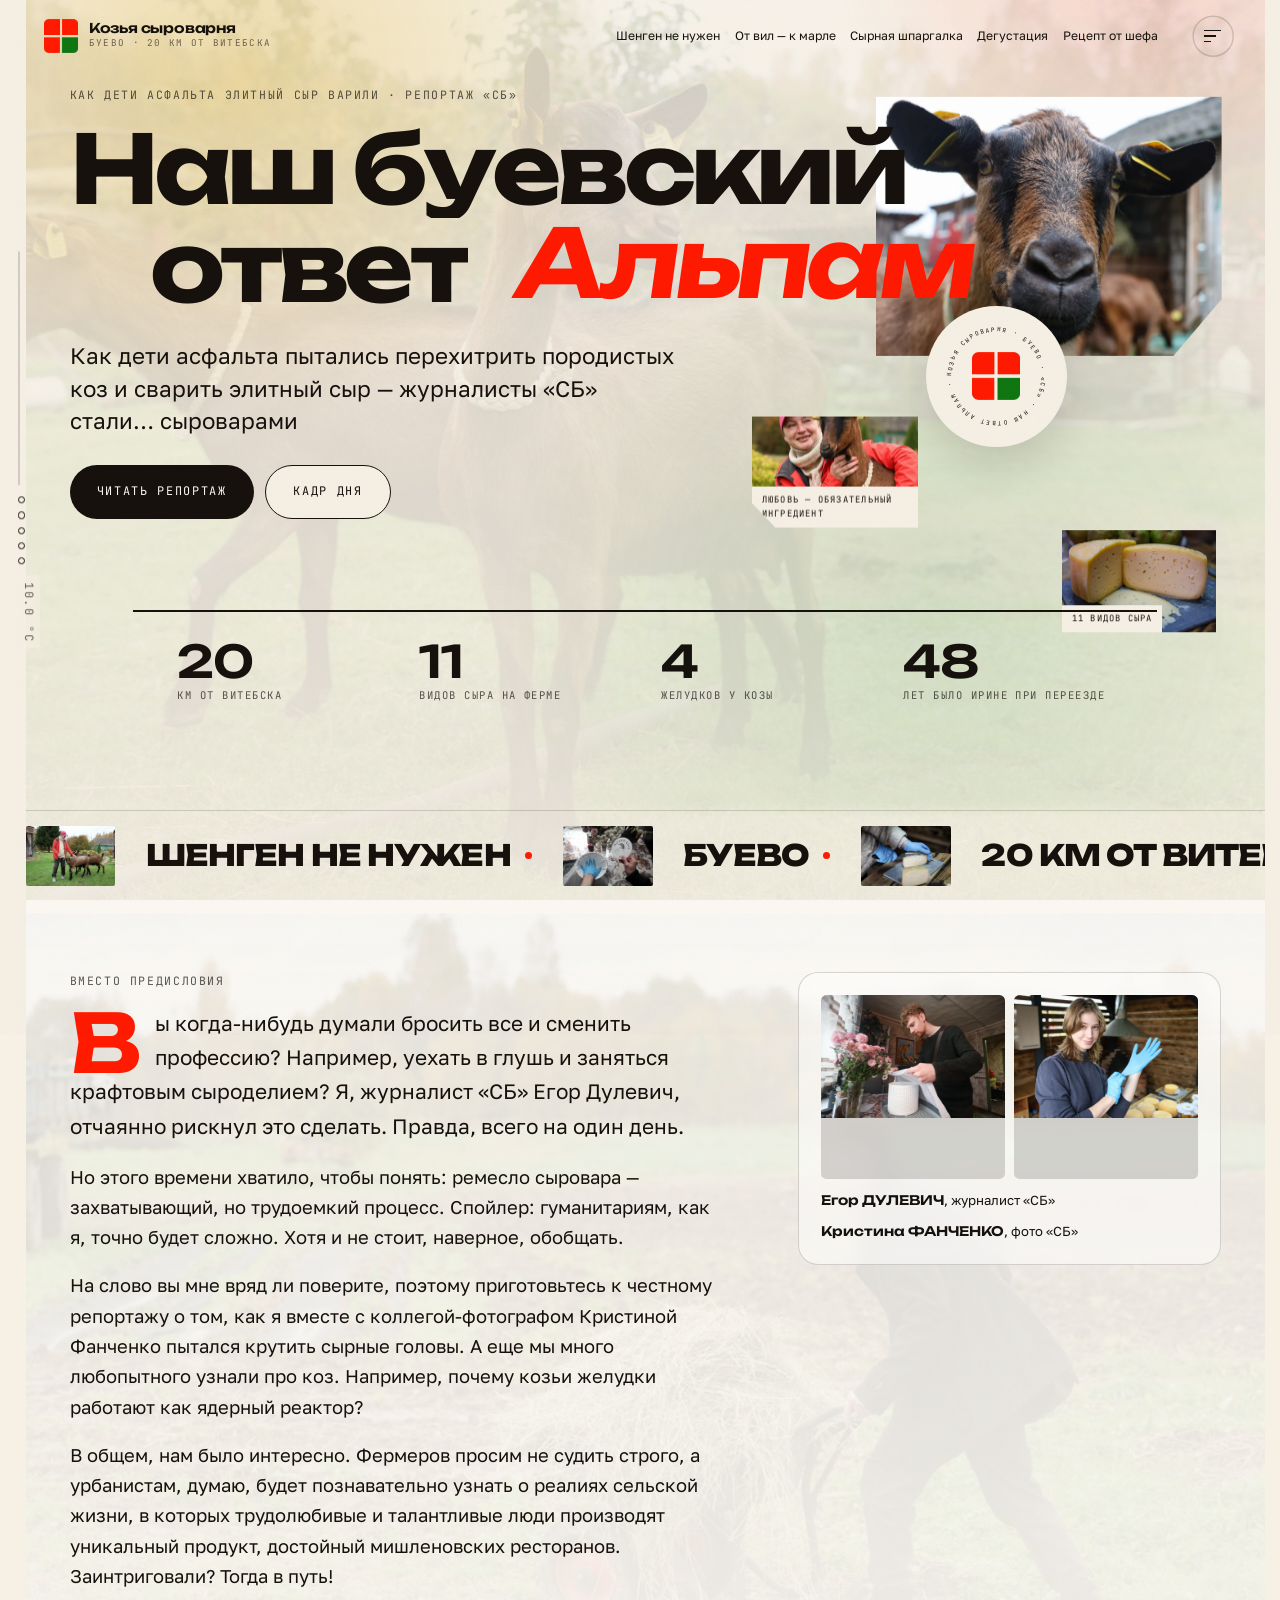
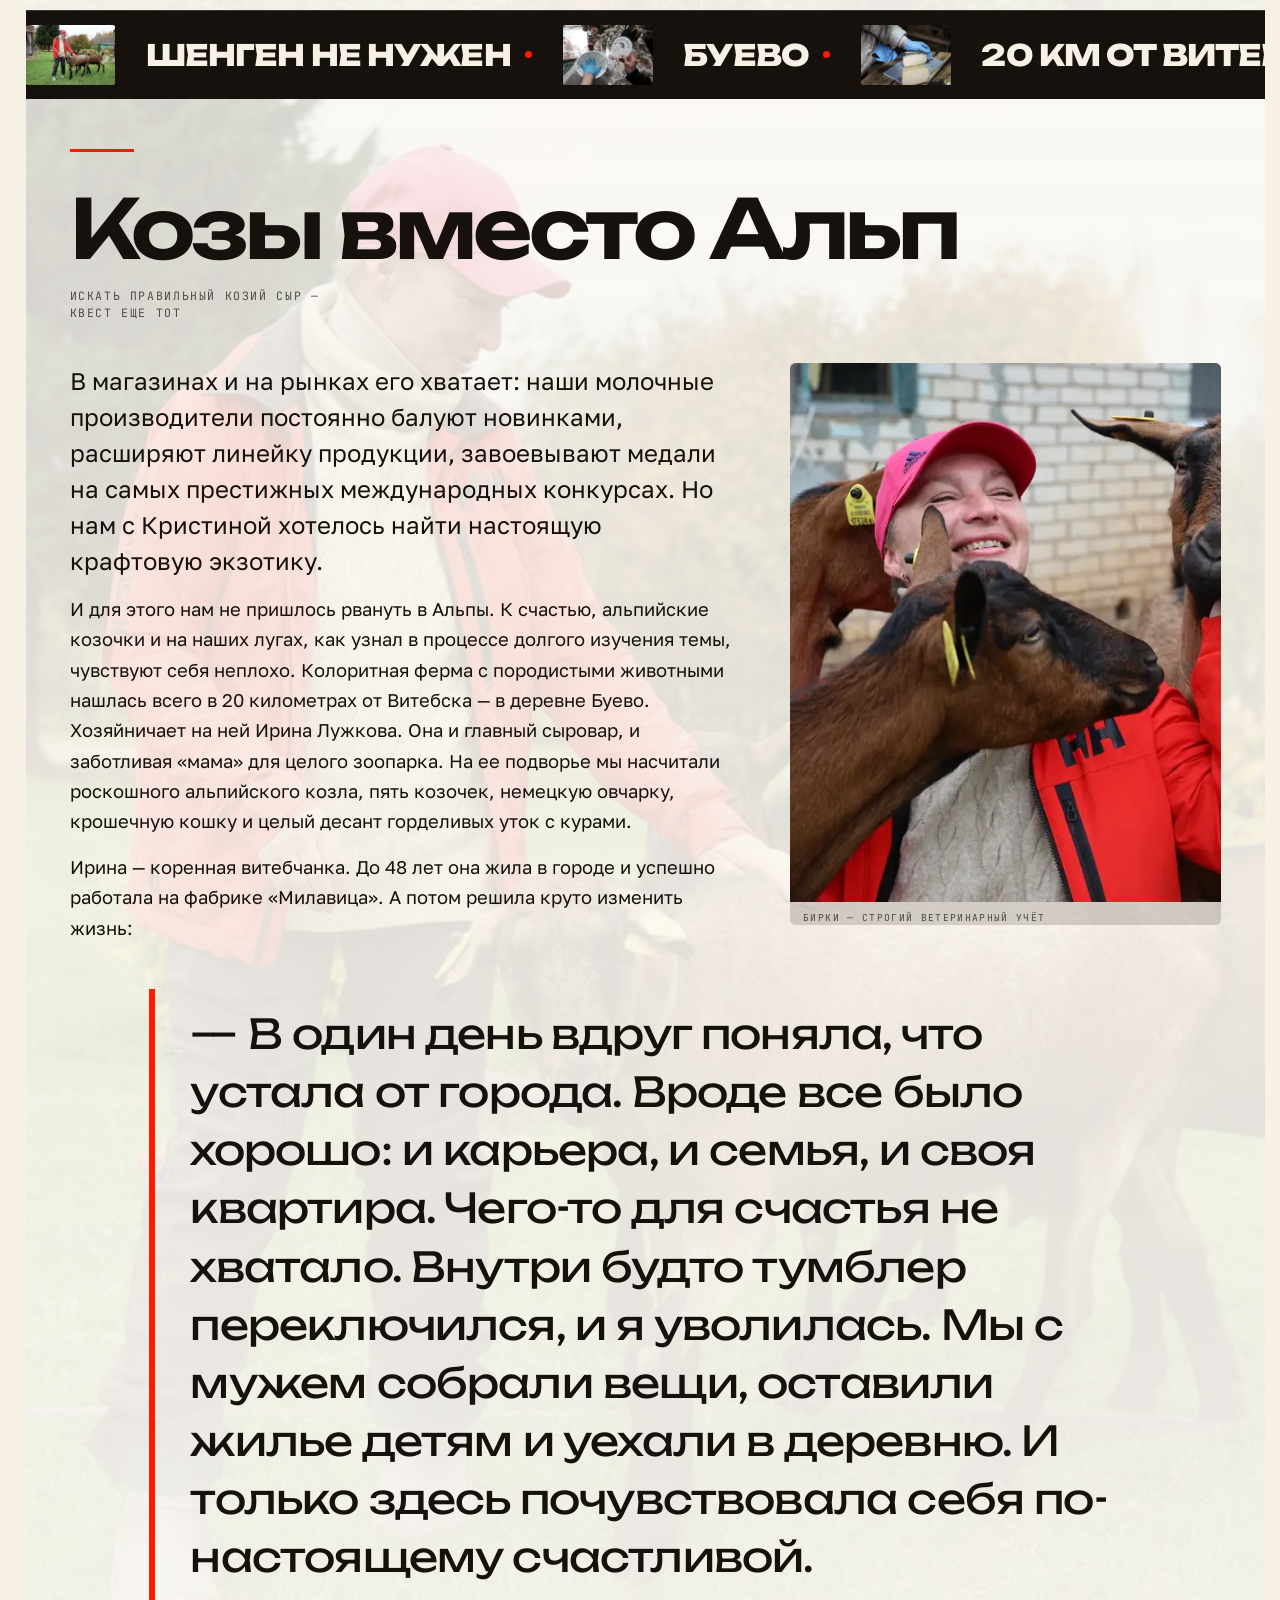
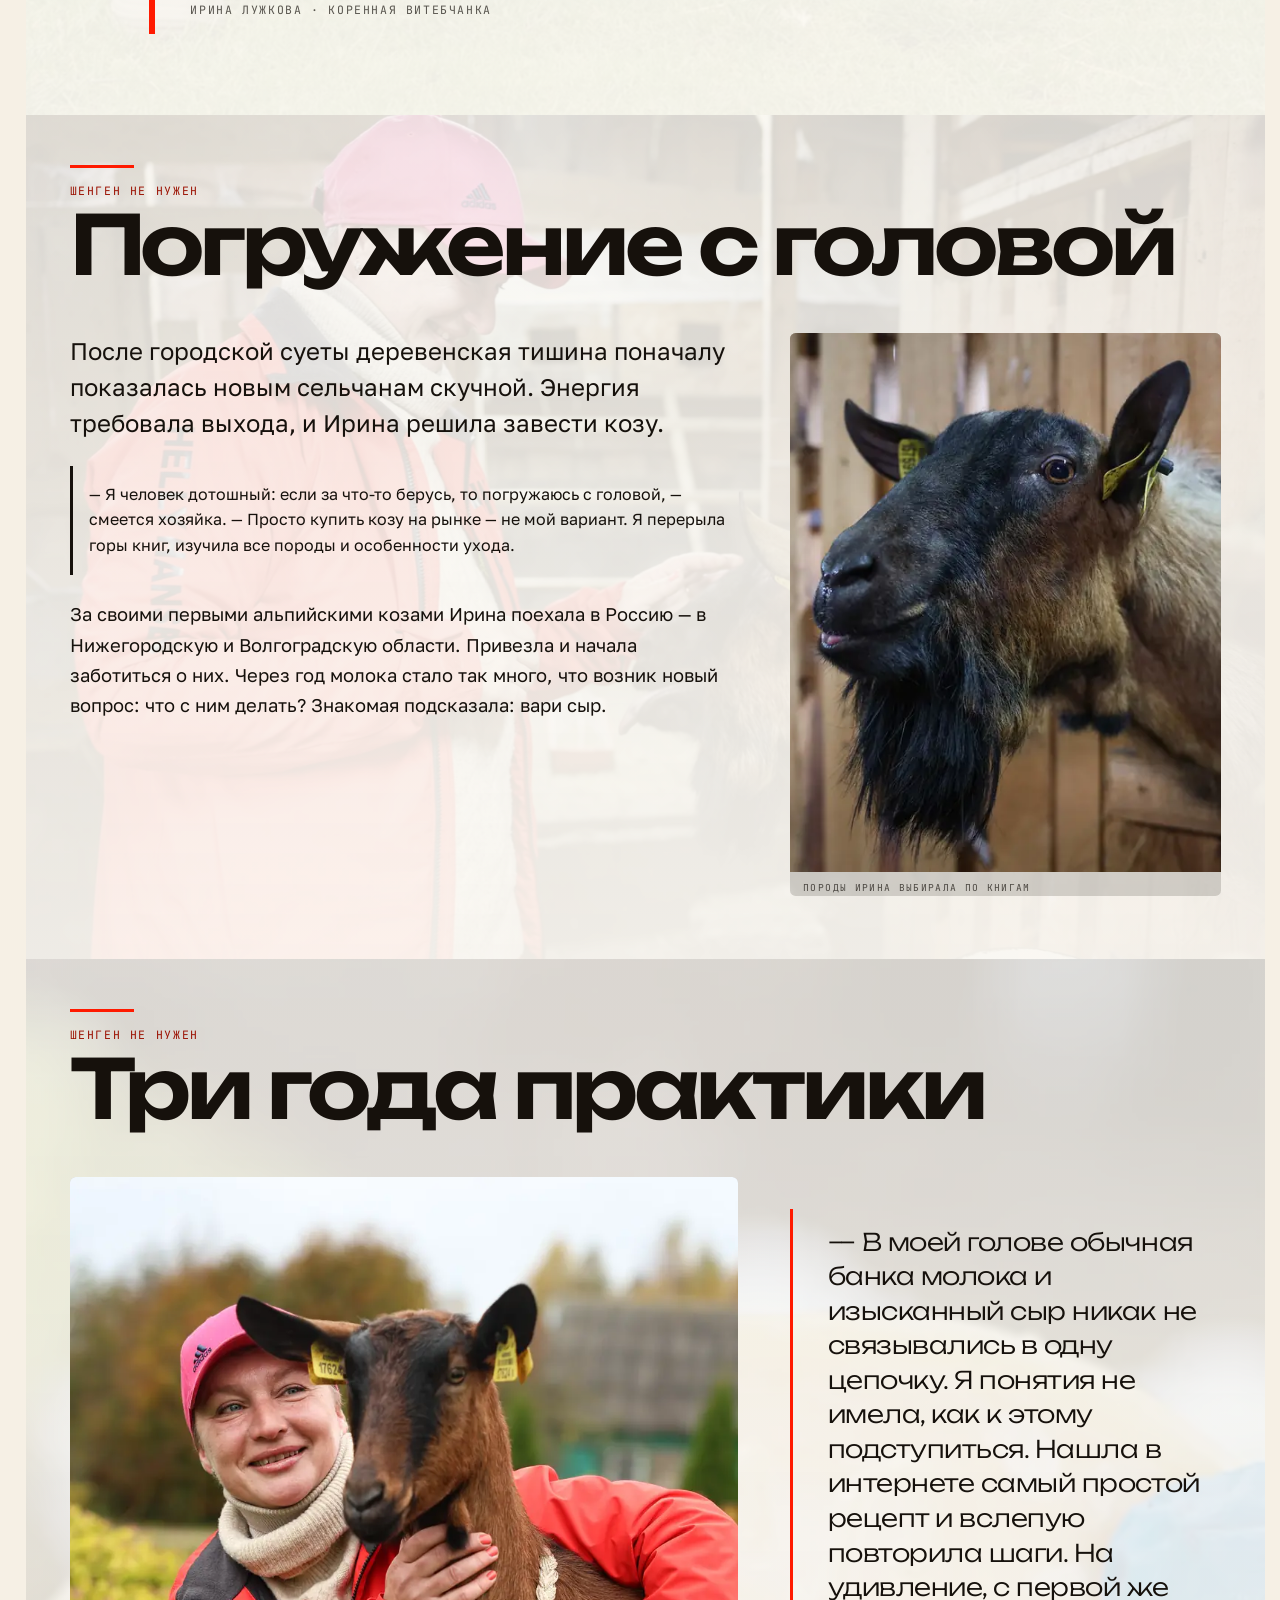
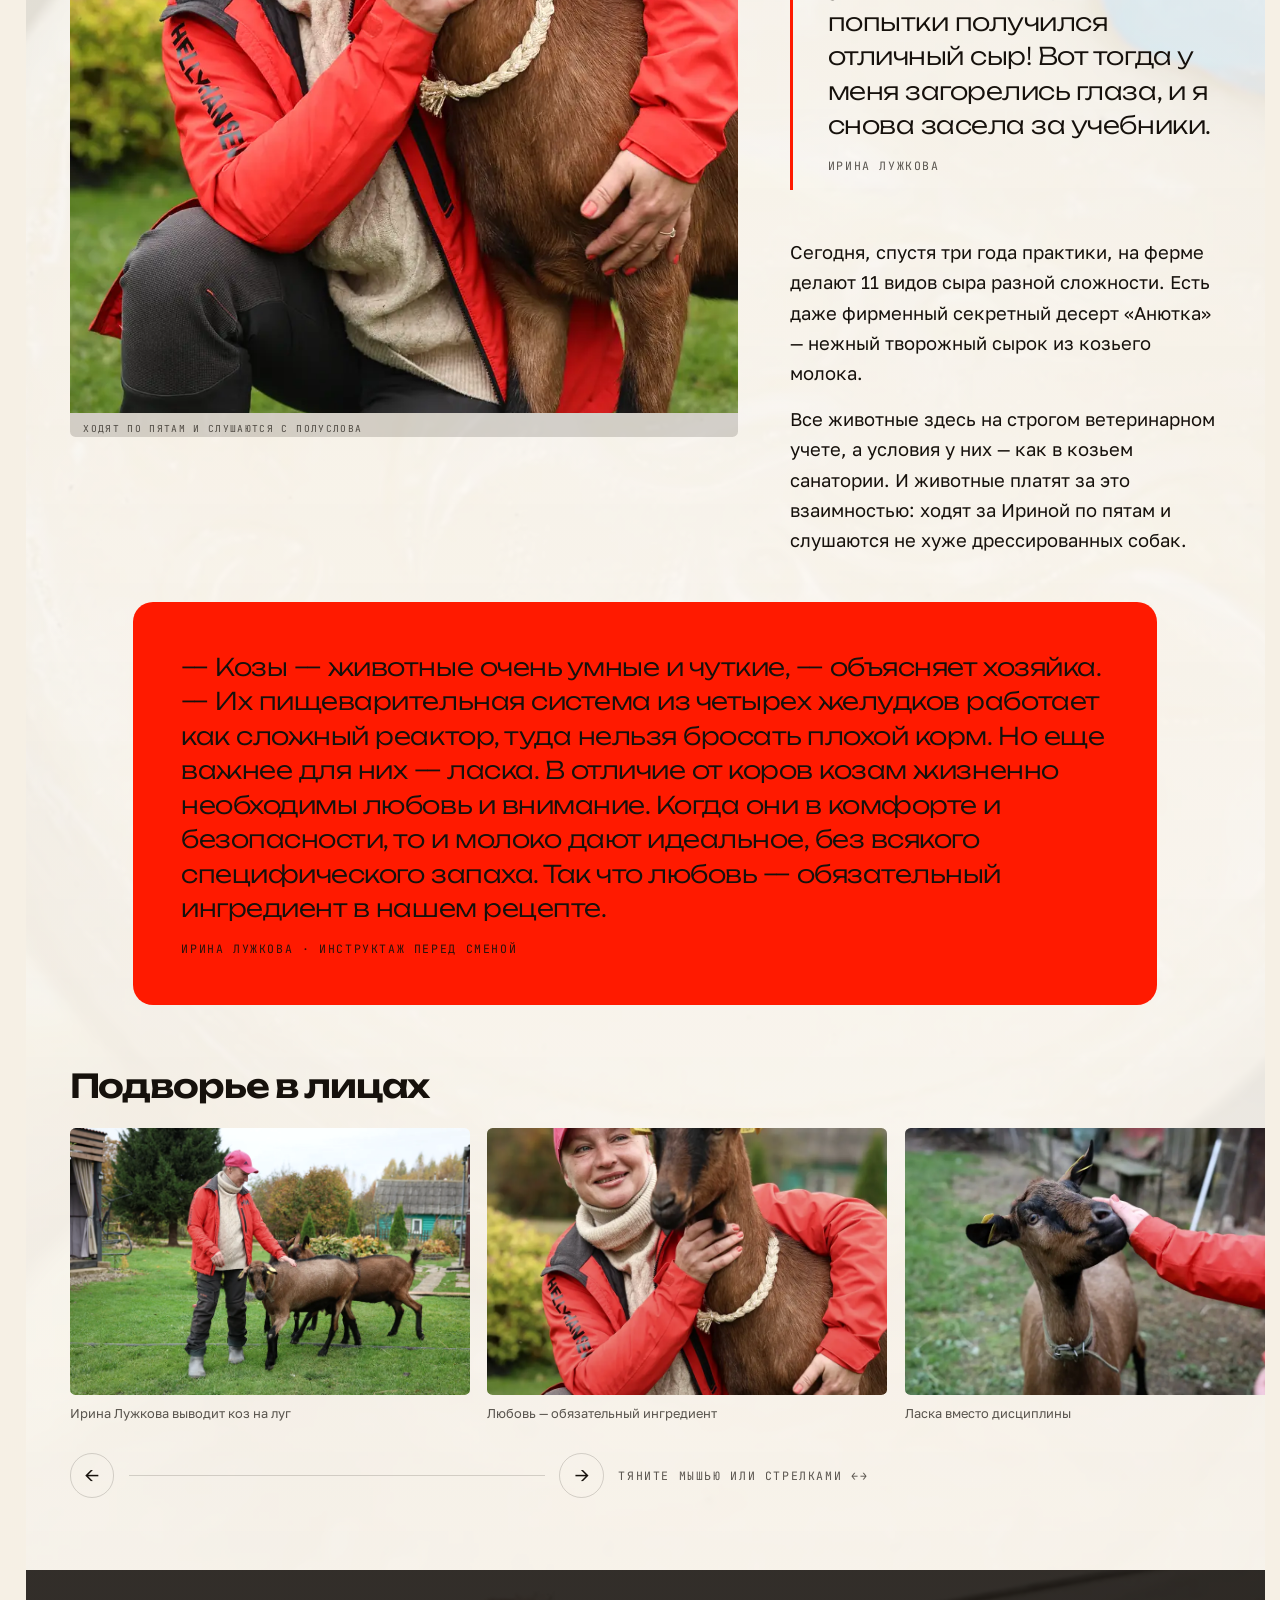
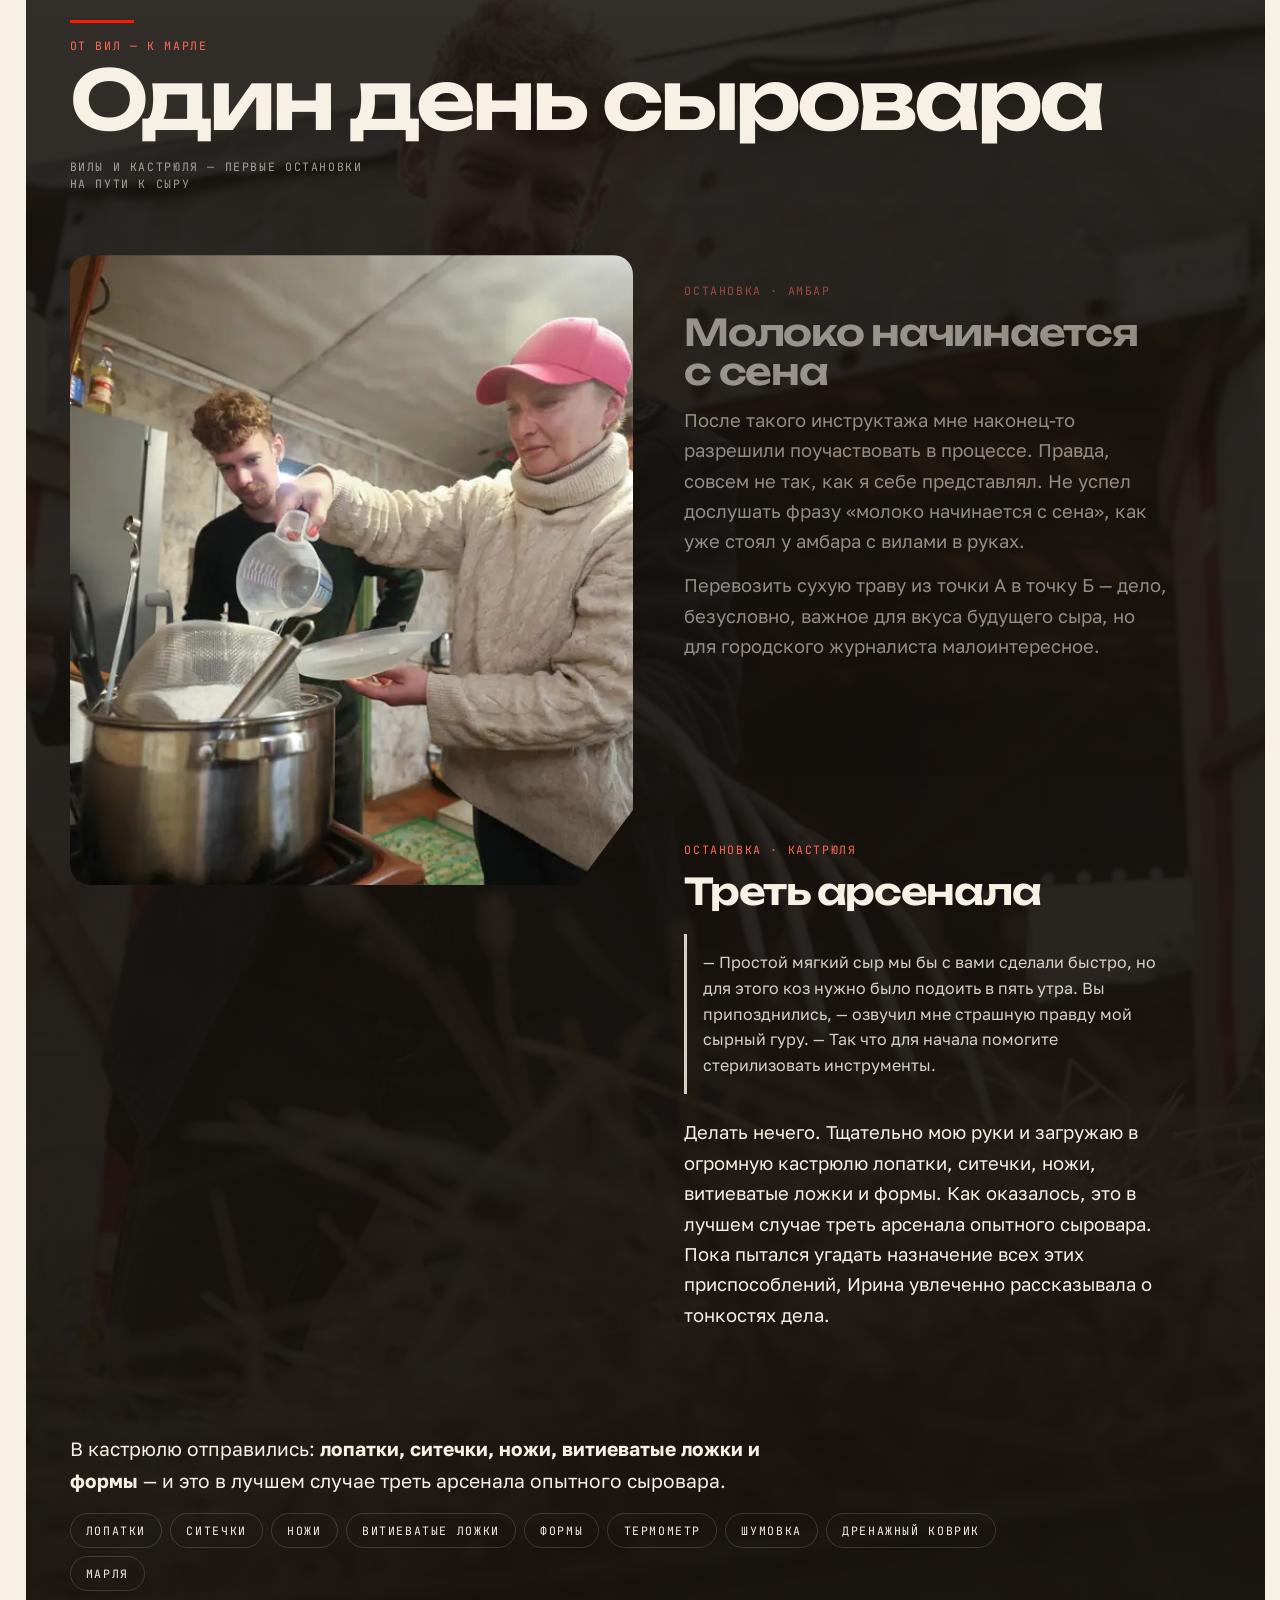
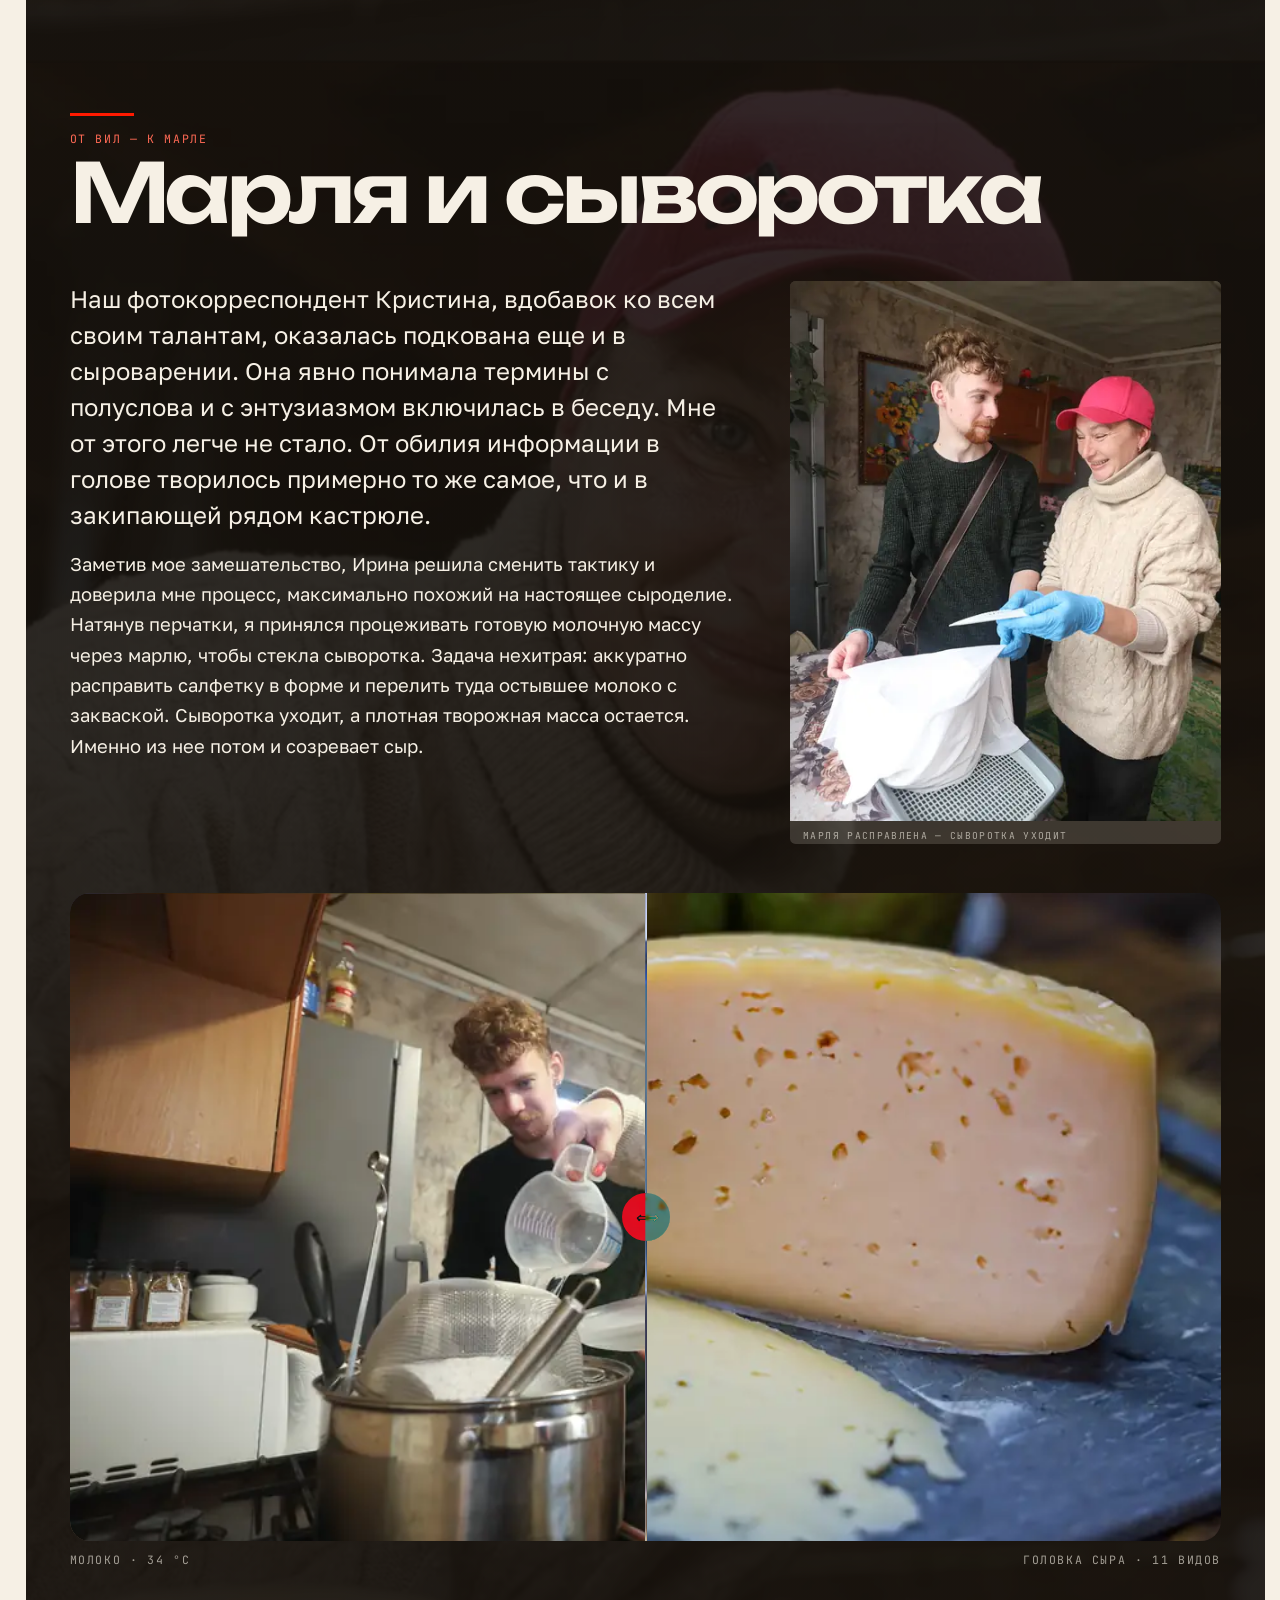
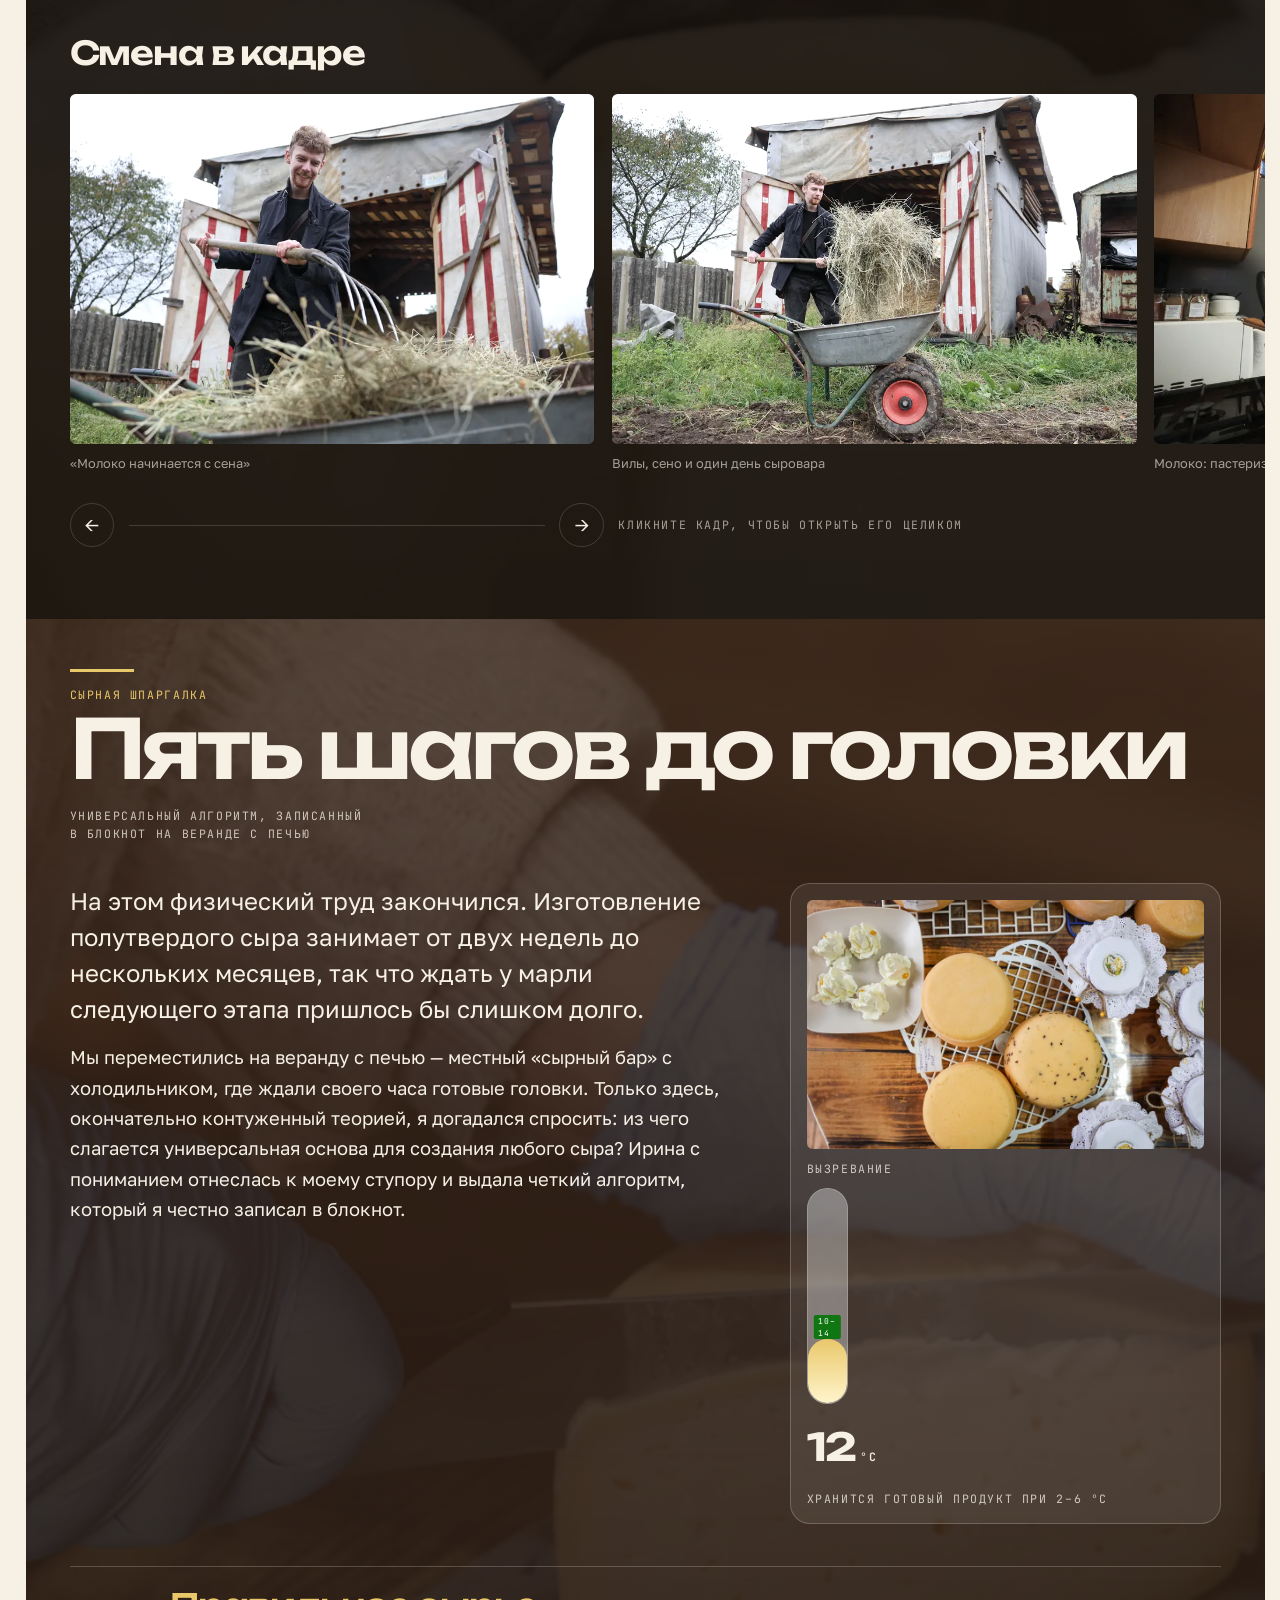
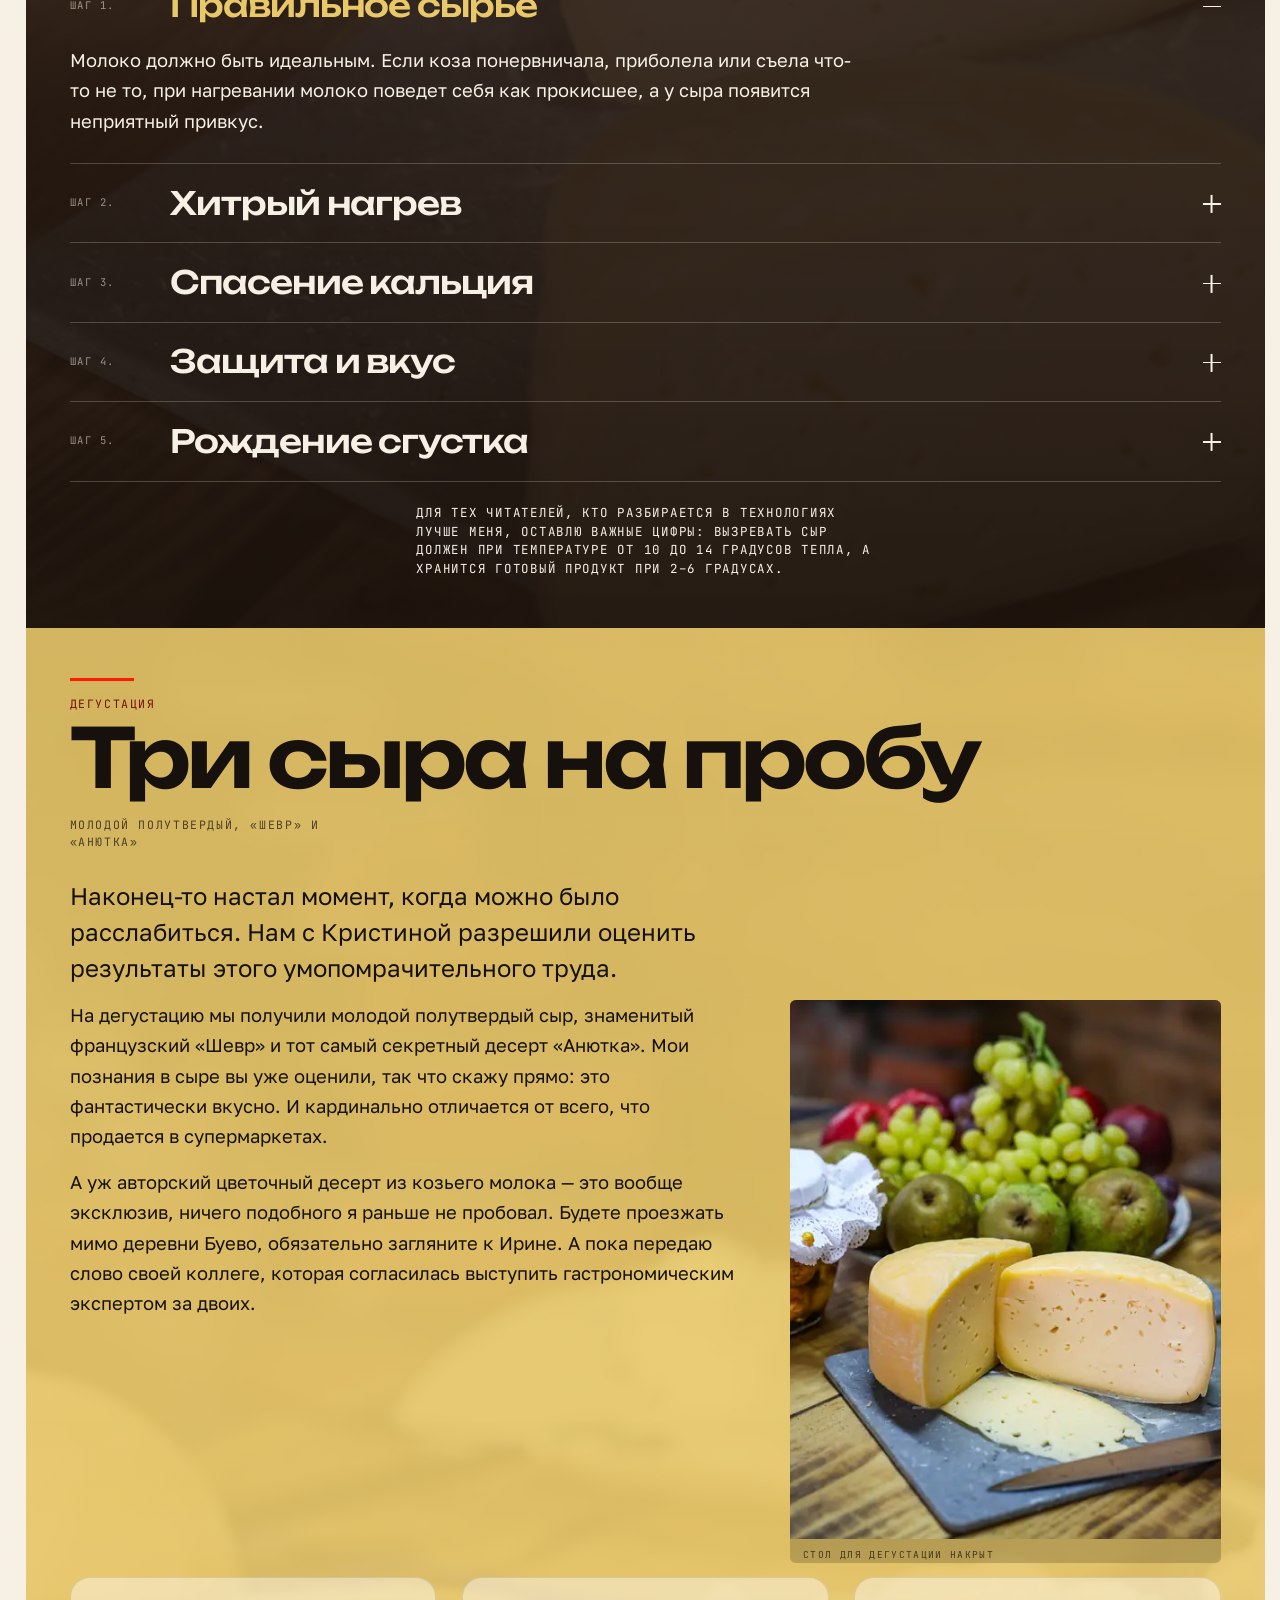
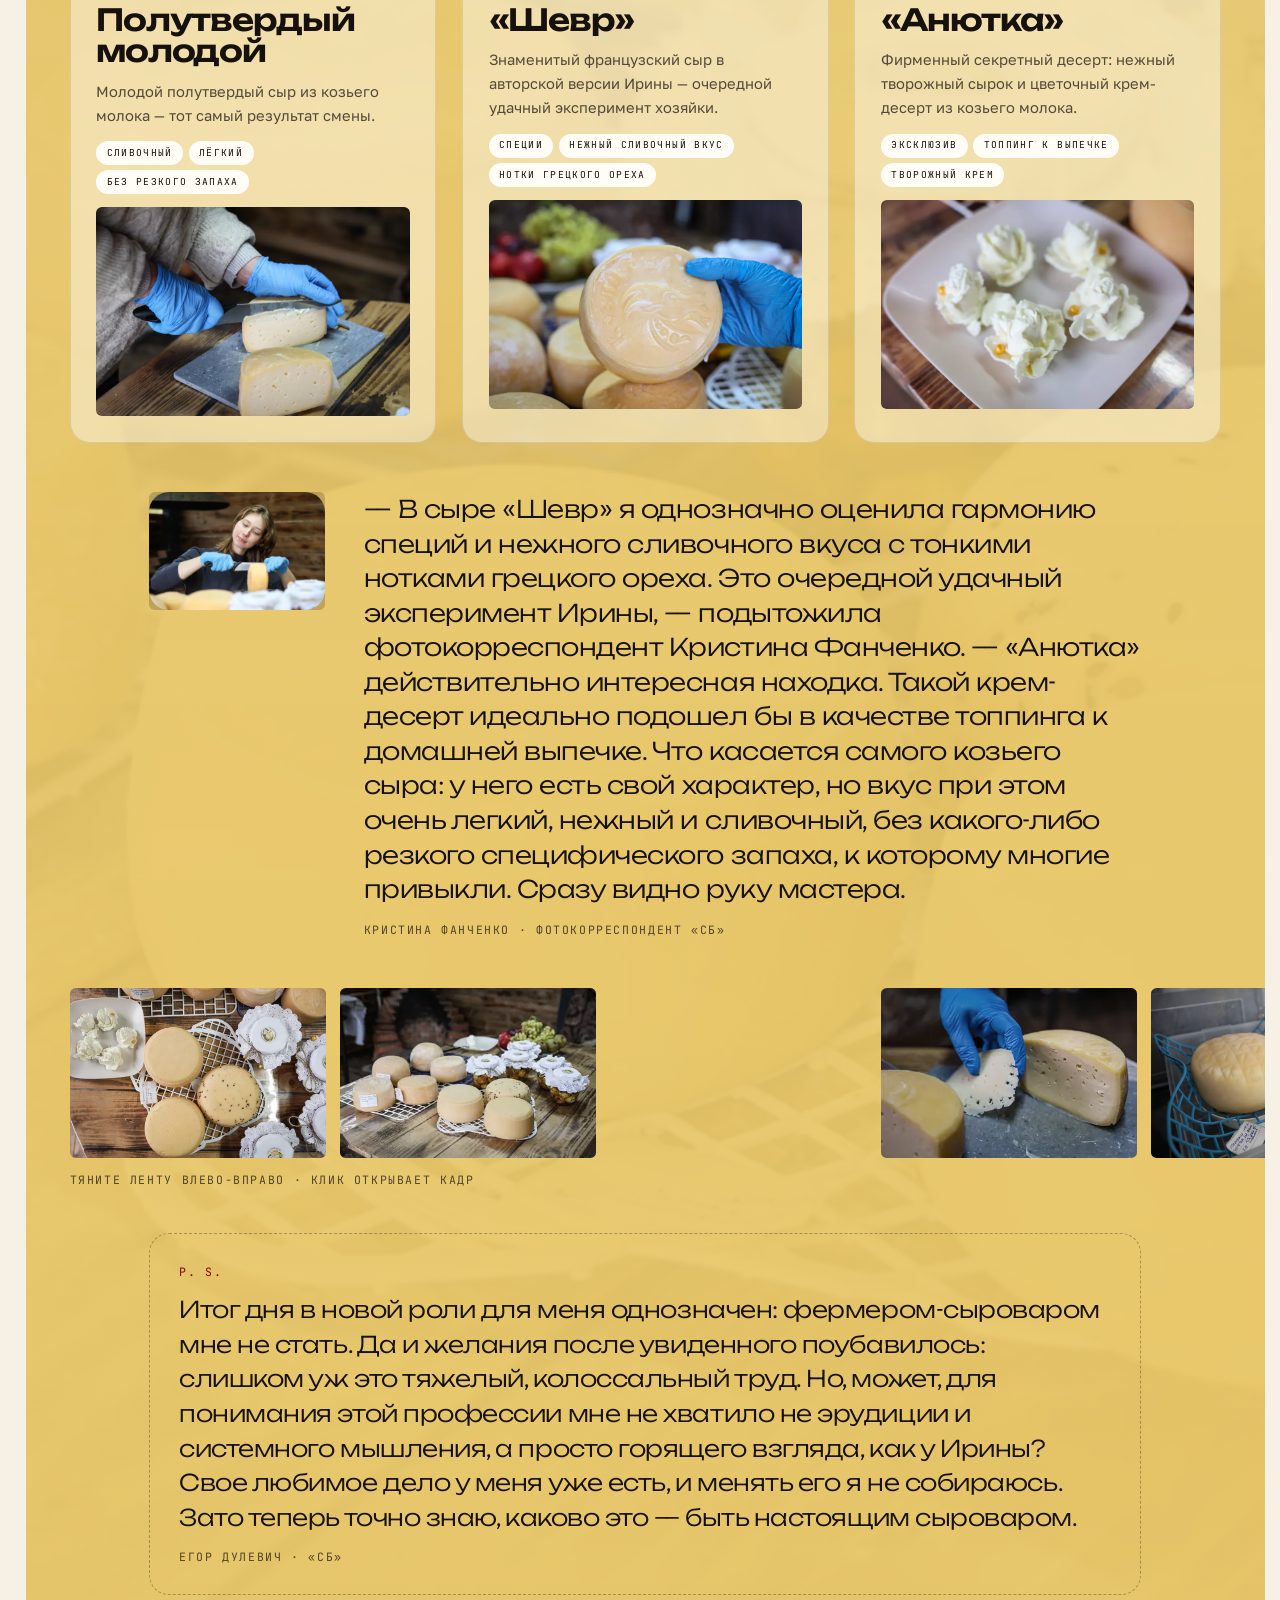
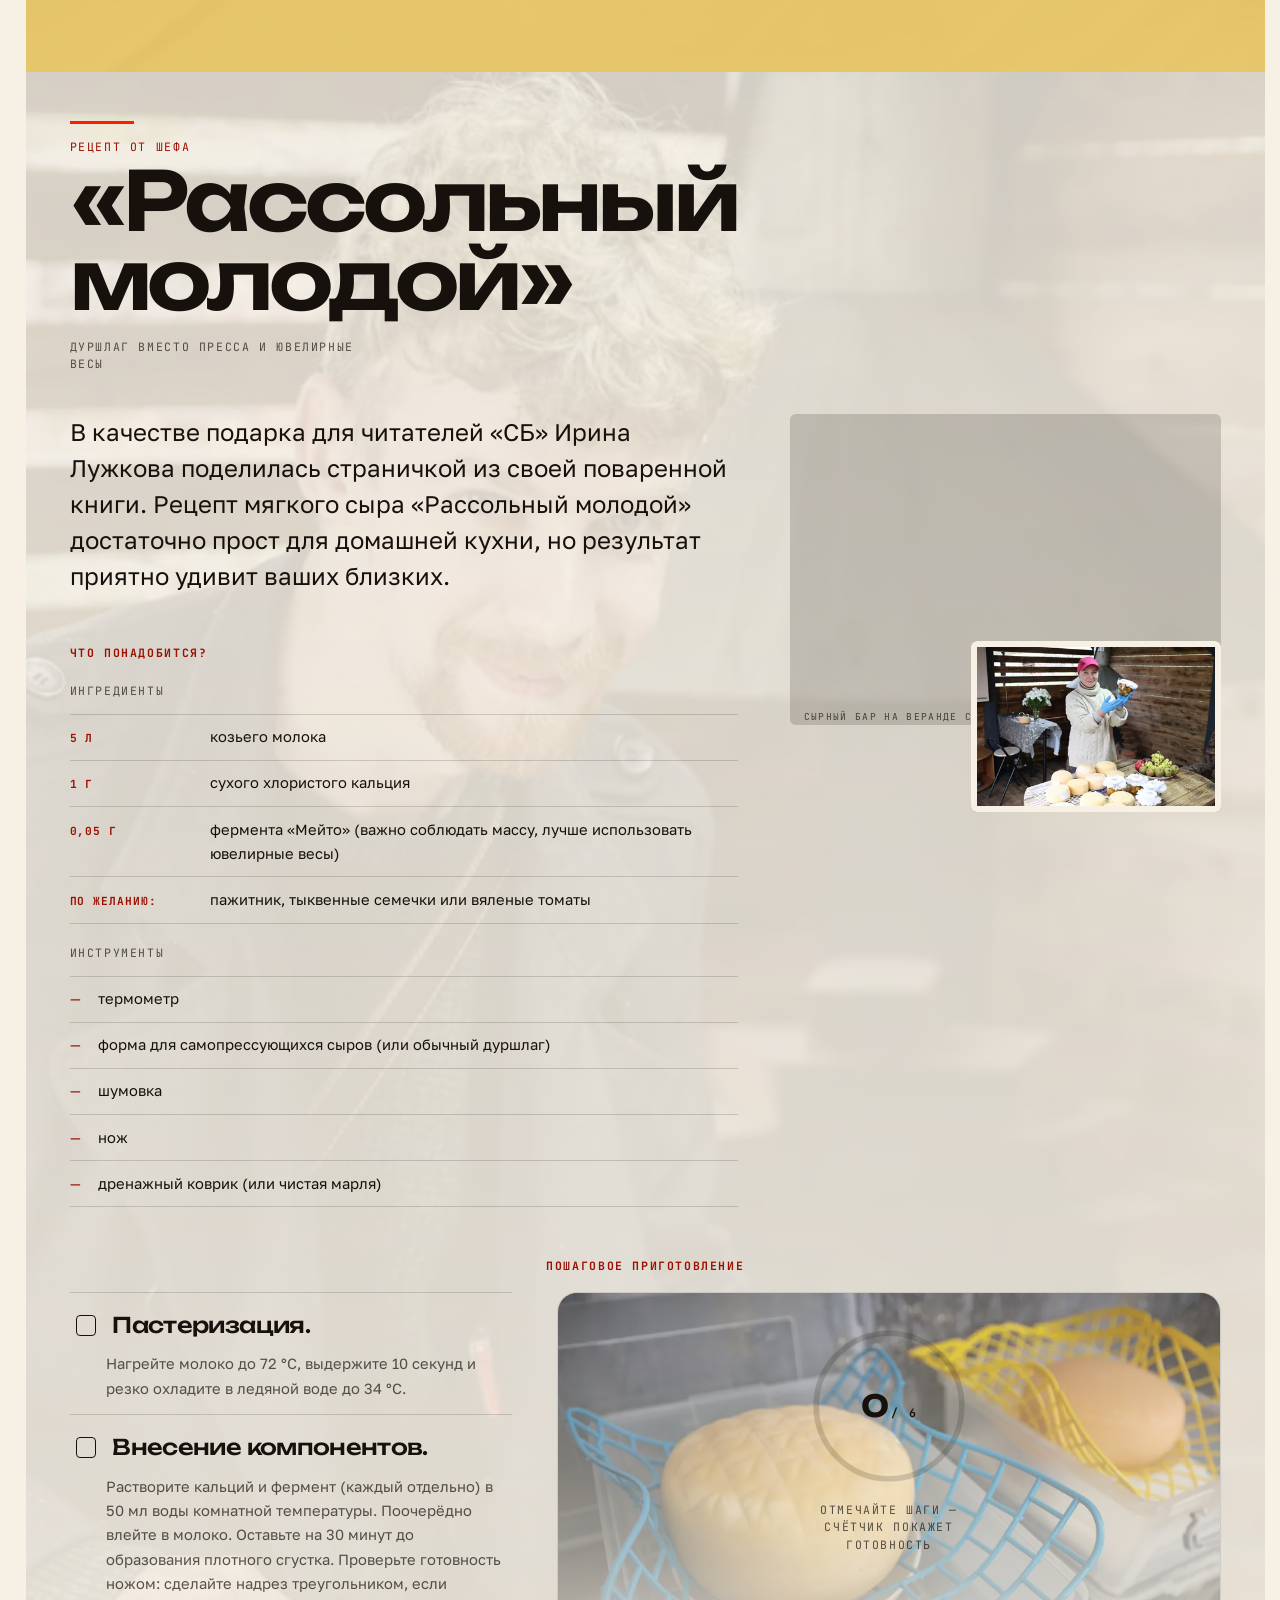
==== index.html @ b0bb0334 "99%" ====
<!DOCTYPE html>
<html lang="ru" class="no-js">
<head>
<meta charset="utf-8">
<meta name="viewport" content="width=device-width, initial-scale=1">
<title>Как дети асфальта элитный сыр варили — репортаж «СБ» с козьей сыроварни в Буево</title>
<meta name="description" content="Журналисты «СБ» на один день стали сыроварами: козья ферма Ирины Лужковой в деревне Буево, 20 км от Витебска, 11 видов сыра и рецепт «Рассольного молодого».">
<meta name="theme-color" content="#16110C">
<meta property="og:type" content="article">
<meta property="og:title" content="Наш буевский ответ Альпам">
<meta property="og:description" content="Как дети асфальта пытались перехитрить породистых коз и сварить элитный сыр — журналисты «СБ» стали… сыроварами.">
<meta property="og:image" content="assets/img/opt/kyz-34-sm.webp">
<link rel="preconnect" href="https://fonts.googleapis.com">
<link rel="preconnect" href="https://fonts.gstatic.com" crossorigin>
<link rel="stylesheet" href="https://fonts.googleapis.com/css2?family=Unbounded:wght@300..900&family=Golos+Text:wght@400..700&family=JetBrains+Mono:wght@400;500;700&display=swap">
<link rel="stylesheet" href="style.css">
<link rel="icon" href="assets/img/logo.png">
<script>document.documentElement.classList.remove("no-js");document.documentElement.classList.add("js");</script>
</head>
<body class="is-loading" data-theme="milk">

<a class="skip-link" href="#main">Перейти к содержанию</a>

<!-- Прелоадер: четыре квадранта логотипа собираются в знак -->
<div class="loader" id="loader" role="status" aria-live="polite">
  <div class="loader__mark">
    <span class="quadset quadset--loader" aria-hidden="true">
      <img src="assets/img/logo.png" alt="" class="quad quad--tl">
      <img src="assets/img/logo.png" alt="" class="quad quad--tr">
      <img src="assets/img/logo.png" alt="" class="quad quad--bl">
      <img src="assets/img/logo.png" alt="" class="quad quad--br">
    </span>
  </div>
  <p class="loader__value mono"><span data-loader-pct>0</span> %</p>
  <p class="loader__stages mono">молоко → нагрев → сгусток → головка</p>
  <p class="loader__word">Скоро будет сыр</p>
</div>

<!-- Курсор-сырная крошка -->
<div class="cursor" aria-hidden="true">
  <div class="cursor__ring" data-cursor-ring></div>
  <div class="cursor__dot" data-cursor-dot></div>
  <div class="cursor__label mono" data-cursor-label></div>
</div>

<div class="grain" aria-hidden="true"></div>

<!-- Шапка -->
<header class="topbar" id="topbar" data-topbar>
  <a class="brand" href="#top" data-magnetic>
    <span class="quadset quadset--brand" aria-hidden="true" data-quadset>
      <img src="assets/img/logo.png" alt="" class="quad quad--tl">
      <img src="assets/img/logo.png" alt="" class="quad quad--tr">
      <img src="assets/img/logo.png" alt="" class="quad quad--bl">
      <img src="assets/img/logo.png" alt="" class="quad quad--br">
    </span>
    <span class="brand__text">
      <b>Козья сыроварня</b>
      <i class="mono">Буево · 20 км от Витебска</i>
    </span>
  </a>

  <nav class="topnav" aria-label="Разделы репортажа">
    <a class="topnav__link" href="#shengen" data-nav-link>Шенген не нужен</a>
    <a class="topnav__link" href="#vily" data-nav-link>От вил — к марле</a>
    <a class="topnav__link" href="#shpargalka" data-nav-link>Сырная шпаргалка</a>
    <a class="topnav__link" href="#degustacia" data-nav-link>Дегустация</a>
    <a class="topnav__link" href="#recept" data-nav-link>Рецепт от шефа</a>
  </nav>

  <div class="topbar__right">
    <button class="wheelbtn" type="button" id="menuBtn" data-menu-open aria-expanded="false" aria-controls="menu">
      <svg class="wheelbtn__ring" viewBox="0 0 44 44" aria-hidden="true">
        <circle class="wheelbtn__track" cx="22" cy="22" r="19" pathLength="100"></circle>
        <circle class="wheelbtn__prog" cx="22" cy="22" r="19" pathLength="100" data-ring></circle>
      </svg>
      <span class="wheelbtn__bars" aria-hidden="true"><i></i><i></i><i></i></span>
      <span class="sr-only">Открыть меню разделов</span>
    </button>
  </div>
</header>

<!-- Круговое меню «сырная головка» -->
<div class="menu" id="menu" role="dialog" aria-modal="true" aria-label="Разделы репортажа" data-menu>
  <div class="menu__grid">
    <div class="menu__wheelwrap">
      <svg class="wheel" viewBox="0 0 220 220" aria-hidden="true" focusable="false">
        <g data-wheel-wedges>
          <a class="wedge" href="#shengen" data-wheel-item="shengen" tabindex="-1"><path d="M112.72 6.04A104 104 0 0 1 208.03 75.28L159.02 92.64A52 52 0 0 0 111.36 58.02Z"></path></a>
          <a class="wedge" href="#vily" data-wheel-item="vily" tabindex="-1"><path d="M209.72 80.46A104 104 0 0 1 173.31 192.51L141.66 151.25A52 52 0 0 0 159.86 95.23Z"></path></a>
          <a class="wedge" href="#shpargalka" data-wheel-item="shpargalka" tabindex="-1"><path d="M168.91 195.71A104 104 0 0 1 51.09 195.71L80.55 152.85A52 52 0 0 0 139.45 152.85Z"></path></a>
          <a class="wedge" href="#degustacia" data-wheel-item="degustacia" tabindex="-1"><path d="M46.69 192.51A104 104 0 0 1 10.28 80.46L60.14 95.23A52 52 0 0 0 78.34 151.25Z"></path></a>
          <a class="wedge" href="#recept" data-wheel-item="recept" tabindex="-1"><path d="M11.97 75.28A104 104 0 0 1 107.28 6.04L108.64 58.02A52 52 0 0 0 60.98 92.64Z"></path></a>
        </g>
        <g class="wheel__hub">
          <circle cx="110" cy="110" r="46"></circle>
        </g>
      </svg>
      <img class="menu__logo" src="assets/img/logo.png" alt="" width="1440" height="1440" loading="lazy" decoding="async">
      <p class="menu__hint mono">Наведите на сектор — увидите кадр</p>
    </div>

    <nav class="menu__nav" aria-label="Разделы репортажа">
      <p class="menu__eyebrow mono">Содержание репортажа</p>
      <ol class="menu__list">
        <li><a href="#shengen" data-menu-link data-photo="12"><span class="menu__title">Шенген не нужен</span><span class="menu__hint2">Козы, «Милавица» и переезд в деревню</span></a></li>
        <li><a href="#vily" data-menu-link data-photo="41"><span class="menu__title">От вил — к марле</span><span class="menu__hint2">Вилы, стерилизация и сыворотка</span></a></li>
        <li><a href="#shpargalka" data-menu-link data-photo="18"><span class="menu__title">Сырная шпаргалка</span><span class="menu__hint2">Пять шагов до головки сыра</span></a></li>
        <li><a href="#degustacia" data-menu-link data-photo="16"><span class="menu__title">Дегустация</span><span class="menu__hint2">«Шевр», полутвердый и «Анютка»</span></a></li>
        <li><a href="#recept" data-menu-link data-photo="35"><span class="menu__title">Рецепт от шефа</span><span class="menu__hint2">Рассольный молодой — 6 шагов</span></a></li>
      </ol>
      <div class="menu__foot">
        <p class="mono">Фото Кристина Фанченко · «СБ»</p>
        <button class="menu__close" type="button" data-menu-close>Закрыть <span class="mono">ESC</span></button>
      </div>
    </nav>

    <span class="menu__preview" data-menu-preview aria-hidden="true"></span>
  </div>
</div>

<!-- Боковой рельс: шкала «созревания» -->
<aside class="rail" aria-label="Положение в репортаже">
  <div class="rail__thermo" aria-hidden="true"><i data-rail-fill></i></div>
  <ol class="rail__list">
    <li><a href="#shengen" data-nav-link><i></i><span class="mono">Шенген</span></a></li>
    <li><a href="#vily" data-nav-link><i></i><span class="mono">Вилы</span></a></li>
    <li><a href="#shpargalka" data-nav-link><i></i><span class="mono">Шпаргалка</span></a></li>
    <li><a href="#degustacia" data-nav-link><i></i><span class="mono">Дегустация</span></a></li>
    <li><a href="#recept" data-nav-link><i></i><span class="mono">Рецепт</span></a></li>
  </ol>
  <p class="rail__temp mono" aria-hidden="true"><span data-rail-temp>10.0</span> °C</p>
</aside>

<main id="main">

<!-- Герой -->
<section class="hero" id="top" data-theme="milk" data-scene="hero" data-bg="49">
  <div class="sec__bg" aria-hidden="true">
    <picture data-parallax="0.04">
      <source type="image/webp" srcset="assets/img/opt/kyz-49-sm.webp 900w, assets/img/opt/kyz-49-md.webp 1700w" sizes="100vw">
      <img src="assets/img/opt/kyz-49-sm.webp" alt="" width="900" height="600" loading="lazy" fetchpriority="low" decoding="async">
    </picture>
  </div>
  <div class="hero__glow" aria-hidden="true"></div>

  <div class="hero__stage">
    <figure class="hero__shot hero__shot--main" data-parallax="0.05" data-tilt>
      <picture>
        <source type="image/webp" srcset="assets/img/opt/kyz-34-sm.webp 900w, assets/img/opt/kyz-34-md.webp 1700w" sizes="(max-width: 900px) 92vw, 46vw">
        <img src="assets/img/opt/kyz-34-sm.webp" alt="Альпийская коза смотрит прямо в кадр на ферме в Буево" width="1700" height="1133" fetchpriority="high" decoding="async">
      </picture>
    </figure>
    <figure class="hero__shot hero__shot--left" data-parallax="0.13" data-tilt>
      <picture>
        <source type="image/webp" srcset="assets/img/opt/kyz-29-sm.webp 900w, assets/img/opt/kyz-29-md.webp 1700w" sizes="(max-width: 900px) 60vw, 26vw">
        <img src="assets/img/opt/kyz-29-sm.webp" alt="Ирина Лужкова обнимает козу у сарая" width="1700" height="1133" loading="lazy" decoding="async">
      </picture>
      <figcaption class="mono">Любовь — обязательный ингредиент</figcaption>
    </figure>
    <figure class="hero__shot hero__shot--right" data-parallax="0.19" data-tilt>
      <picture>
        <source type="image/webp" srcset="assets/img/opt/kyz-38-sm.webp 900w, assets/img/opt/kyz-38-md.webp 1700w" sizes="(max-width: 900px) 54vw, 22vw">
        <img src="assets/img/opt/kyz-38-sm.webp" alt="Разрезанные головки полутвердого козьего сыра" width="1700" height="1133" loading="lazy" decoding="async">
      </picture>
      <figcaption class="mono">11 видов сыра</figcaption>
    </figure>
  </div>

  <div class="hero__body">
    <p class="kicker mono" data-reveal="fade">Как дети асфальта элитный сыр варили · репортаж «СБ»</p>
    <h1 class="hero__title">
      <span class="line"><b data-split="chars">Наш буевский</b></span>
      <span class="line"><b data-split="chars">ответ</b> <em data-split="chars">Альпам</em></span>
    </h1>
    <p class="hero__deck" data-reveal="up">Как дети асфальта пытались перехитрить породистых коз и сварить элитный сыр — журналисты «СБ» стали… сыроварами</p>
    <div class="hero__cta" data-reveal="up">
      <a class="btn btn--solid" href="#intro" data-magnetic>Читать репортаж</a>
      <button class="btn btn--outline" type="button" data-lightbox-open data-photo="35" data-magnetic>Кадр дня</button>
    </div>
  </div>

  <div class="seal" data-spin aria-hidden="true">
    <svg viewBox="0 0 200 200">
      <defs><path id="sealPath" d="M100,100 m-72,0 a72,72 0 1,1 144,0 a72,72 0 1,1 -144,0"></path></defs>
      <text class="seal__text"><textPath href="#sealPath">Козья сыроварня · Буево · «СБ» · наш ответ Альпам · </textPath></text>
    </svg>
    <span class="quadset quadset--seal" aria-hidden="true">
      <img src="assets/img/logo.png" alt="" class="quad quad--tl" loading="lazy">
      <img src="assets/img/logo.png" alt="" class="quad quad--tr" loading="lazy">
      <img src="assets/img/logo.png" alt="" class="quad quad--bl" loading="lazy">
      <img src="assets/img/logo.png" alt="" class="quad quad--br" loading="lazy">
    </span>
  </div>

  <dl class="hero__stats" data-reveal="stagger">
    <div class="stat"><dt class="mono">км от Витебска</dt><dd><span data-counter="20">20</span></dd></div>
    <div class="stat"><dt class="mono">видов сыра на ферме</dt><dd><span data-counter="11">11</span></dd></div>
    <div class="stat"><dt class="mono">желудков у козы</dt><dd><span data-counter="4">4</span></dd></div>
    <div class="stat"><dt class="mono">лет было Ирине при переезде</dt><dd><span data-counter="48">48</span></dd></div>
  </dl>

  <div class="ticker" data-marquee data-speed="64" data-marquee-source="ticker" aria-hidden="true"></div>
</section>
<!-- Вместо предисловия -->
<section class="intro" id="intro" data-theme="paper" data-scene="intro" data-bg="20">
  <div class="sec__bg" aria-hidden="true">
    <picture data-parallax="0.05">
      <source type="image/webp" srcset="assets/img/opt/kyz-20-sm.webp 900w, assets/img/opt/kyz-20-md.webp 1700w" sizes="100vw">
      <img src="assets/img/opt/kyz-20-sm.webp" alt="" width="900" height="600" loading="lazy" decoding="async">
    </picture>
  </div>
  <div class="wrap intro__grid">
    <div class="intro__text">
      <p class="kicker mono" data-reveal="fade">Вместо предисловия</p>
      <p class="intro__drop" data-reveal="up"><span class="dropcap" aria-hidden="true">В</span>ы когда-нибудь думали бросить все и сменить профессию? Например, уехать в глушь и заняться крафтовым сыроделием? Я, журналист «СБ» Егор Дулевич, отчаянно рискнул это сделать. Правда, всего на один день.</p>
      <p data-reveal="up">Но этого времени хватило, чтобы понять: ремесло сыровара — захватывающий, но трудоемкий процесс. Спойлер: гуманитариям, как я, точно будет сложно. Хотя и не стоит, наверное, обобщать.</p>
      <p data-reveal="up">На слово вы мне вряд ли поверите, поэтому приготовьтесь к честному репортажу о том, как я вместе с коллегой-фотографом Кристиной Фанченко пытался крутить сырные головы. А еще мы много любопытного узнали про коз. Например, почему козьи желудки работают как ядерный реактор?</p>
      <p data-reveal="up">В общем, нам было интересно. Фермеров просим не судить строго, а урбанистам, думаю, будет познавательно узнать о реалиях сельской жизни, в которых трудолюбивые и талантливые люди производят уникальный продукт, достойный мишленовских ресторанов. Заинтриговали? Тогда в путь!</p>
    </div>

    <aside class="authcard" data-reveal="up">
      <div class="authcard__faces">
        <figure class="ph ph--avatar" data-photo="03">
          <picture>
            <source type="image/webp" srcset="assets/img/opt/kyz-03-sm.webp 900w" sizes="(max-width: 700px) 46vw, 320px">
            <img src="assets/img/opt/kyz-03-sm.webp" alt="Журналист «СБ» Егор Дулевич процеживает сырную массу" width="900" height="600" loading="lazy" decoding="async">
          </picture>
        </figure>
        <figure class="ph ph--avatar" data-photo="42">
          <picture>
            <source type="image/webp" srcset="assets/img/opt/kyz-42-sm.webp 900w" sizes="(max-width: 700px) 46vw, 320px">
            <img src="assets/img/opt/kyz-42-sm.webp" alt="Фотокорреспондент «СБ» Кристина Фанченко в перчатках" width="900" height="600" loading="lazy" decoding="async">
          </picture>
        </figure>
      </div>
      <p class="authcard__who"><b>Егор ДУЛЕВИЧ</b>, журналист «СБ»</p>
      <p class="authcard__who"><b>Кристина ФАНЧЕНКО</b>, фото «СБ»</p>
    </aside>
  </div>

  <div class="ticker ticker--ink" data-marquee data-speed="-52" data-marquee-source="ticker" aria-hidden="true"></div>
</section>

<!-- 01 Шенген не нужен -->
<section class="sec sec--shengen" id="shengen" data-theme="paper" data-scene="shengen" data-bg="01">
  <div class="sec__bg" aria-hidden="true">
    <picture data-parallax="0.05">
      <source type="image/webp" srcset="assets/img/opt/kyz-01-sm.webp 900w, assets/img/opt/kyz-01-md.webp 1700w" sizes="100vw">
      <img src="assets/img/opt/kyz-01-sm.webp" alt="" width="900" height="600" loading="lazy" decoding="async">
    </picture>
  </div>
  <header class="sechead">
    <p class="sechead__num mono" data-reveal="fade">Шенген не нужен</p>
    <h2 class="sechead__title" data-split="words">Козы вместо Альп</h2>
    <p class="sechead__note mono" data-reveal="fade">Искать правильный козий сыр — квест еще тот</p>
  </header>

  <div class="wrap cols">
    <div class="col col--wide">
      <p class="lead" data-reveal="up">В магазинах и на рынках его хватает: наши молочные производители постоянно балуют новинками, расширяют линейку продукции, завоевывают медали на самых престижных международных конкурсах. Но нам с Кристиной хотелось найти настоящую крафтовую экзотику.</p>
      <p data-reveal="up">И для этого нам не пришлось рвануть в Альпы. К счастью, альпийские козочки и на наших лугах, как узнал в процессе долгого изучения темы, чувствуют себя неплохо. Колоритная ферма с породистыми животными нашлась всего в 20 километрах от Витебска — в деревне Буево. Хозяйничает на ней Ирина Лужкова. Она и главный сыровар, и заботливая «мама» для целого зоопарка. На ее подворье мы насчитали роскошного альпийского козла, пять козочек, немецкую овчарку, крошечную кошку и целый десант горделивых уток с курами.</p>
      <p data-reveal="up">Ирина — коренная витебчанка. До 48 лет она жила в городе и успешно работала на фабрике «Милавица». А потом решила круто изменить жизнь:</p>
    </div>
    <div class="col">
      <figure class="ph ph--portrait" data-reveal="clip" data-tilt>
        <picture>
          <source type="image/webp" srcset="assets/img/opt/kyz-12-sm.webp 900w, assets/img/opt/kyz-12-md.webp 1700w" sizes="(max-width: 900px) 92vw, 30vw">
          <img src="assets/img/opt/kyz-12-sm.webp" alt="Ирина Лужкова обнимает двух коз с ветеринарными бирками" width="1700" height="1133" loading="lazy" decoding="async">
        </picture>
        <figcaption class="mono">Бирки — строгий ветеринарный учёт</figcaption>
      </figure>
    </div>
  </div>

  <blockquote class="quote quote--big" data-reveal="up">
    <p>— В один день вдруг поняла, что устала от города. Вроде все было хорошо: и карьера, и семья, и своя квартира. Чего-то для счастья не хватало. Внутри будто тумблер переключился, и я уволилась. Мы с мужем собрали вещи, оставили жилье детям и уехали в деревню. И только здесь почувствовала себя по-настоящему счастливой.</p>
    <footer class="mono">Ирина Лужкова · коренная витебчанка</footer>
  </blockquote>
</section>

<!-- 01 Шенген не нужен · продолжение -->
<section class="sec sec--shengen" id="shengen-2" data-theme="paper" data-scene="shengen-2" data-parent="shengen" data-bg="31">
  <div class="sec__bg" aria-hidden="true">
    <picture data-parallax="0.05">
      <source type="image/webp" srcset="assets/img/opt/kyz-31-sm.webp 900w, assets/img/opt/kyz-31-md.webp 1700w" sizes="100vw">
      <img src="assets/img/opt/kyz-31-sm.webp" alt="" width="900" height="600" loading="lazy" decoding="async">
    </picture>
  </div>
  <header class="sechead">
    <p class="sechead__num mono" data-reveal="fade">Шенген не нужен</p>
    <h2 class="sechead__title" data-split="words">Погружение с головой</h2>
  </header>

  <div class="wrap cols">
    <div class="col col--wide">
      <p class="lead" data-reveal="up">После городской суеты деревенская тишина поначалу показалась новым сельчанам скучной. Энергия требовала выхода, и Ирина решила завести козу.</p>
      <blockquote class="quote quote--inline" data-reveal="up">
        <p>— Я человек дотошный: если за что-то берусь, то погружаюсь с головой, — смеется хозяйка. — Просто купить козу на рынке — не мой вариант. Я перерыла горы книг, изучила все породы и особенности ухода.</p>
      </blockquote>
      <p data-reveal="up">За своими первыми альпийскими козами Ирина поехала в Россию — в Нижегородскую и Волгоградскую области. Привезла и начала заботиться о них. Через год молока стало так много, что возник новый вопрос: что с ним делать? Знакомая подсказала: вари сыр.</p>
    </div>
    <figure class="ph ph--portrait" data-reveal="clip" data-tilt>
      <picture>
        <source type="image/webp" srcset="assets/img/opt/kyz-04-sm.webp 900w, assets/img/opt/kyz-04-md.webp 1700w" sizes="(max-width: 900px) 92vw, 30vw">
        <img src="assets/img/opt/kyz-04-sm.webp" alt="Альпийская коза крупным планом у деревянного забора" width="1700" height="1133" loading="lazy" decoding="async">
      </picture>
      <figcaption class="mono">Породы Ирина выбирала по книгам</figcaption>
    </figure>
  </div>
</section>

<!-- 01 Шенген не нужен · продолжение -->
<section class="sec sec--shengen" id="shengen-3" data-theme="paper" data-scene="shengen-3" data-parent="shengen" data-bg="32">
  <div class="sec__bg" aria-hidden="true">
    <picture data-parallax="0.05">
      <source type="image/webp" srcset="assets/img/opt/kyz-32-sm.webp 900w, assets/img/opt/kyz-32-md.webp 1700w" sizes="100vw">
      <img src="assets/img/opt/kyz-32-sm.webp" alt="" width="900" height="600" loading="lazy" decoding="async">
    </picture>
  </div>
  <header class="sechead">
    <p class="sechead__num mono" data-reveal="fade">Шенген не нужен</p>
    <h2 class="sechead__title" data-split="words">Три года практики</h2>
  </header>

  <div class="wrap cols cols--flip">
    <div class="col col--wide">
      <blockquote class="quote" data-reveal="up">
        <p>— В моей голове обычная банка молока и изысканный сыр никак не связывались в одну цепочку. Я понятия не имела, как к этому подступиться. Нашла в интернете самый простой рецепт и вслепую повторила шаги. На удивление, с первой же попытки получился отличный сыр! Вот тогда у меня загорелись глаза, и я снова засела за учебники.</p>
        <footer class="mono">Ирина Лужкова</footer>
      </blockquote>
      <p data-reveal="up">Сегодня, спустя три года практики, на ферме делают 11 видов сыра разной сложности. Есть даже фирменный секретный десерт «Анютка» — нежный творожный сырок из козьего молока.</p>
      <p data-reveal="up">Все животные здесь на строгом ветеринарном учете, а условия у них — как в козьем санатории. И животные платят за это взаимностью: ходят за Ириной по пятам и слушаются не хуже дрессированных собак.</p>
    </div>
    <figure class="ph ph--portrait" data-reveal="clip" data-tilt>
      <picture>
        <source type="image/webp" srcset="assets/img/opt/kyz-29-sm.webp 900w, assets/img/opt/kyz-29-md.webp 1700w" sizes="(max-width: 900px) 92vw, 30vw">
        <img src="assets/img/opt/kyz-29-sm.webp" alt="Ирина Лужкова держит козу за шею у сарая" width="1700" height="1133" loading="lazy" decoding="async">
      </picture>
      <figcaption class="mono">Ходят по пятам и слушаются с полуслова</figcaption>
    </figure>
  </div>

  <blockquote class="quote quote--red" data-reveal="up">
    <p>— Козы — животные очень умные и чуткие, — объясняет хозяйка. — Их пищеварительная система из четырех желудков работает как сложный реактор, туда нельзя бросать плохой корм. Но еще важнее для них — ласка. В отличие от коров козам жизненно необходимы любовь и внимание. Когда они в комфорте и безопасности, то и молоко дают идеальное, без всякого специфического запаха. Так что любовь — обязательный ингредиент в нашем рецепте.</p>
    <footer class="mono">Ирина Лужкова · инструктаж перед сменой</footer>
  </blockquote>

  <!-- Карусель: жители подворья -->
  <div class="carousel" data-carousel data-carousel-group="farm" data-carousel-name="Жители подворья">
    <div class="carousel__head wrap">
      <h3 class="carousel__title">Подворье в лицах</h3>
      <p class="carousel__meta mono" aria-hidden="true"><span data-carousel-status>01 / 16</span></p>
    </div>
    <div class="carousel__track" data-carousel-track role="region" aria-label="Карусель: животные подворья в Буево" tabindex="0">
      <figure class="slide" data-photo="01">
        <picture>
          <source type="image/webp" srcset="assets/img/opt/kyz-01-sm.webp 900w, assets/img/opt/kyz-01-md.webp 1700w" sizes="(max-width: 700px) 78vw, 34vw">
          <img src="assets/img/opt/kyz-01-sm.webp" alt="Ирина Лужкова выводит коз на луг" width="1700" height="1133" loading="lazy" decoding="async">
        </picture>
        <figcaption>Ирина Лужкова выводит коз на луг</figcaption>
      </figure>
      <figure class="slide" data-photo="29">
        <picture>
          <source type="image/webp" srcset="assets/img/opt/kyz-29-sm.webp 900w, assets/img/opt/kyz-29-md.webp 1700w" sizes="(max-width: 700px) 78vw, 34vw">
          <img src="assets/img/opt/kyz-29-sm.webp" alt="Ирина Лужкова обнимает козу" width="1700" height="1133" loading="lazy" decoding="async">
        </picture>
        <figcaption>Любовь — обязательный ингредиент</figcaption>
      </figure>
      <figure class="slide" data-photo="05">
        <picture>
          <source type="image/webp" srcset="assets/img/opt/kyz-05-sm.webp 900w, assets/img/opt/kyz-05-md.webp 1700w" sizes="(max-width: 700px) 78vw, 34vw">
          <img src="assets/img/opt/kyz-05-sm.webp" alt="Рука в красном рукаве гладит козу" width="1700" height="1133" loading="lazy" decoding="async">
        </picture>
        <figcaption>Ласка вместо дисциплины</figcaption>
      </figure>
    </div>
    <div class="carousel__controls wrap">
      <button class="cbtn" type="button" data-carousel-prev aria-label="Предыдущий кадр">←</button>
      <div class="carousel__bar" aria-hidden="true"><i data-carousel-bar></i></div>
      <button class="cbtn" type="button" data-carousel-next aria-label="Следующий кадр">→</button>
      <p class="carousel__hint mono">Тяните мышью или стрелками ←→</p>
    </div>
  </div>
</section>
<!-- 02 От вил — к марле -->
<section class="sec sec--vily" id="vily" data-theme="ink" data-scene="vily" data-bg="06">
  <div class="sec__bg" aria-hidden="true">
    <picture data-parallax="0.05">
      <source type="image/webp" srcset="assets/img/opt/kyz-06-sm.webp 900w, assets/img/opt/kyz-06-md.webp 1700w" sizes="100vw">
      <img src="assets/img/opt/kyz-06-sm.webp" alt="" width="900" height="600" loading="lazy" decoding="async">
    </picture>
  </div>
  <header class="sechead">
    <p class="sechead__num mono" data-reveal="fade">От вил — к марле</p>
    <h2 class="sechead__title" data-split="words">Один день сыровара</h2>
    <p class="sechead__note mono" data-reveal="fade">Вилы и кастрюля — первые остановки на пути к сыру</p>
  </header>

  <div class="pinned" data-pinned>
    <div class="pinned__stage">
      <figure class="pinned__img is-active" data-photo="06">
        <picture>
          <source type="image/webp" srcset="assets/img/opt/kyz-06-sm.webp 900w, assets/img/opt/kyz-06-md.webp 1700w" sizes="(max-width: 1000px) 92vw, 44vw">
          <img src="assets/img/opt/kyz-06-sm.webp" alt="Егор Дулевич с вилами перекладывает сено в амбаре" width="1700" height="1133" loading="lazy" decoding="async">
        </picture>
      </figure>
      <figure class="pinned__img" data-photo="18">
        <picture>
          <source type="image/webp" srcset="assets/img/opt/kyz-18-sm.webp 900w, assets/img/opt/kyz-18-md.webp 1700w" sizes="(max-width: 1000px) 92vw, 44vw">
          <img src="assets/img/opt/kyz-18-sm.webp" alt="Ирина Лужкова наливает молоко в кастрюлю мерным стаканом" width="1700" height="1133" loading="lazy" decoding="async">
        </picture>
      </figure>
      <p class="pinned__badge mono" hidden aria-hidden="true"><span data-pinned-count></span></p>
    </div>

    <div class="pinned__steps">
      <article class="pstep" data-pinned-step="0">
        <p class="pstep__tag mono">остановка · амбар</p>
        <h3 class="pstep__title">Молоко начинается с сена</h3>
        <p>После такого инструктажа мне наконец-то разрешили поучаствовать в процессе. Правда, совсем не так, как я себе представлял. Не успел дослушать фразу «молоко начинается с сена», как уже стоял у амбара с вилами в руках.</p>
        <p>Перевозить сухую траву из точки А в точку Б — дело, безусловно, важное для вкуса будущего сыра, но для городского журналиста малоинтересное.</p>
      </article>
      <article class="pstep" data-pinned-step="1">
        <p class="pstep__tag mono">остановка · кастрюля</p>
        <h3 class="pstep__title">Треть арсенала</h3>
        <blockquote class="quote quote--inline">
          <p>— Простой мягкий сыр мы бы с вами сделали быстро, но для этого коз нужно было подоить в пять утра. Вы припозднились, — озвучил мне страшную правду мой сырный гуру. — Так что для начала помогите стерилизовать инструменты.</p>
        </blockquote>
        <p>Делать нечего. Тщательно мою руки и загружаю в огромную кастрюлю лопатки, ситечки, ножи, витиеватые ложки и формы. Как оказалось, это в лучшем случае треть арсенала опытного сыровара. Пока пытался угадать назначение всех этих приспособлений, Ирина увлеченно рассказывала о тонкостях дела.</p>
      </article>
    </div>
  </div>
  <div class="wrap arsenal" data-reveal="stagger">
    <p class="arsenal__lead">В кастрюлю отправились: <b>лопатки, ситечки, ножи, витиеватые ложки и формы</b> — и это в лучшем случае треть арсенала опытного сыровара.</p>
    <ul class="arsenal__list">
      <li class="mono">лопатки</li>
      <li class="mono">ситечки</li>
      <li class="mono">ножи</li>
      <li class="mono">витиеватые ложки</li>
      <li class="mono">формы</li>
      <li class="mono">термометр</li>
      <li class="mono">шумовка</li>
      <li class="mono">дренажный коврик</li>
      <li class="mono">марля</li>
    </ul>
  </div>
</section>

<!-- 02 От вил — к марле · продолжение -->
<section class="sec sec--vily" id="vily-2" data-theme="ink" data-scene="vily-2" data-parent="vily" data-bg="28">
  <div class="sec__bg" aria-hidden="true">
    <picture data-parallax="0.05">
      <source type="image/webp" srcset="assets/img/opt/kyz-28-sm.webp 900w, assets/img/opt/kyz-28-md.webp 1700w" sizes="100vw">
      <img src="assets/img/opt/kyz-28-sm.webp" alt="" width="900" height="600" loading="lazy" decoding="async">
    </picture>
  </div>
  <header class="sechead">
    <p class="sechead__num mono" data-reveal="fade">От вил — к марле</p>
    <h2 class="sechead__title" data-split="words">Марля и сыворотка</h2>
  </header>

  <div class="wrap cols">
    <div class="col col--wide">
      <p class="lead" data-reveal="up">Наш фотокорреспондент Кристина, вдобавок ко всем своим талантам, оказалась подкована еще и в сыроварении. Она явно понимала термины с полуслова и с энтузиазмом включилась в беседу. Мне от этого легче не стало. От обилия информации в голове творилось примерно то же самое, что и в закипающей рядом кастрюле.</p>
      <p data-reveal="up">Заметив мое замешательство, Ирина решила сменить тактику и доверила мне процесс, максимально похожий на настоящее сыроделие. Натянув перчатки, я принялся процеживать готовую молочную массу через марлю, чтобы стекла сыворотка. Задача нехитрая: аккуратно расправить салфетку в форме и перелить туда остывшее молоко с закваской. Сыворотка уходит, а плотная творожная масса остается. Именно из нее потом и созревает сыр.</p>
    </div>
    <figure class="ph ph--portrait" data-reveal="clip" data-tilt>
      <picture>
        <source type="image/webp" srcset="assets/img/opt/kyz-46-sm.webp 900w, assets/img/opt/kyz-46-md.webp 1700w" sizes="(max-width: 900px) 92vw, 30vw">
        <img src="assets/img/opt/kyz-46-sm.webp" alt="Егор и Кристина раскладывают сырную массу на марлю" width="1700" height="1133" loading="lazy" decoding="async">
      </picture>
      <figcaption class="mono">Марля расправлена — сыворотка уходит</figcaption>
    </figure>
  </div>

  <!-- Слайдер «до / после» -->
  <div class="wrap">
    <figure class="ba" data-ba data-reveal="clip">
      <div class="ba__frame">
        <img class="ba__img" src="assets/img/opt/kyz-38-sm.webp" alt="Готовый полутвердый козий сыр на разрезе" width="900" height="600" loading="lazy" decoding="async">
        <img class="ba__img ba__img--top" src="assets/img/opt/kyz-18-sm.webp" alt="Молоко в большой кастрюле во время пастеризации" width="900" height="600" loading="lazy" decoding="async">
        <span class="ba__handle" aria-hidden="true"><i></i></span>
      </div>
      <input class="ba__range" type="range" min="0" max="100" step="1" value="50" data-ba-range aria-label="Сравнить молоко и готовый сыр">
      <figcaption class="ba__cap mono"><span>молоко · 34 °C</span><span>головка сыра · 11 видов</span></figcaption>
    </figure>
  </div>

  <!-- Карусель: день сыровара -->
  <div class="carousel carousel--wide" data-carousel data-carousel-group="process" data-carousel-name="День сыровара">
    <div class="carousel__head wrap">
      <h3 class="carousel__title">Смена в кадре</h3>
      <p class="carousel__meta mono" aria-hidden="true"><span data-carousel-status>01 / 17</span></p>
    </div>
    <div class="carousel__track" data-carousel-track role="region" aria-label="Карусель: один день на сыроварне" tabindex="0">
      <figure class="slide" data-photo="06">
        <picture>
          <source type="image/webp" srcset="assets/img/opt/kyz-06-sm.webp 900w, assets/img/opt/kyz-06-md.webp 1700w" sizes="(max-width: 700px) 78vw, 34vw">
          <img src="assets/img/opt/kyz-06-sm.webp" alt="Егор Дулевич с вилами в амбаре" width="1700" height="1133" loading="lazy" decoding="async">
        </picture>
        <figcaption>«Молоко начинается с сена»</figcaption>
      </figure>
      <figure class="slide" data-photo="41">
        <picture>
          <source type="image/webp" srcset="assets/img/opt/kyz-41-sm.webp 900w, assets/img/opt/kyz-41-md.webp 1700w" sizes="(max-width: 700px) 78vw, 34vw">
          <img src="assets/img/opt/kyz-41-sm.webp" alt="Егор Дулевич везёт тачку с сеном" width="1700" height="1133" loading="lazy" decoding="async">
        </picture>
        <figcaption>Вилы, сено и один день сыровара</figcaption>
      </figure>
      <figure class="slide" data-photo="18">
        <picture>
          <source type="image/webp" srcset="assets/img/opt/kyz-18-sm.webp 900w, assets/img/opt/kyz-18-md.webp 1700w" sizes="(max-width: 700px) 78vw, 34vw">
          <img src="assets/img/opt/kyz-18-sm.webp" alt="Молоко в кастрюле на паровой бане" width="1700" height="1133" loading="lazy" decoding="async">
        </picture>
        <figcaption>Молоко: пастеризация началась</figcaption>
      </figure>
    </div>
    <div class="carousel__controls wrap">
      <button class="cbtn" type="button" data-carousel-prev aria-label="Предыдущий кадр">←</button>
      <div class="carousel__bar" aria-hidden="true"><i data-carousel-bar></i></div>
      <button class="cbtn" type="button" data-carousel-next aria-label="Следующий кадр">→</button>
      <p class="carousel__hint mono">Кликните кадр, чтобы открыть его целиком</p>
    </div>
  </div>
</section>
<!-- 03 Сырная шпаргалка -->
<section class="sec sec--shpargalka" id="shpargalka" data-theme="cellar" data-scene="shpargalka" data-bg="07">
  <div class="sec__bg" aria-hidden="true">
    <picture data-parallax="0.05">
      <source type="image/webp" srcset="assets/img/opt/kyz-07-sm.webp 900w, assets/img/opt/kyz-07-md.webp 1700w" sizes="100vw">
      <img src="assets/img/opt/kyz-07-sm.webp" alt="" width="900" height="600" loading="lazy" decoding="async">
    </picture>
  </div>
  <header class="sechead">
    <p class="sechead__num mono" data-reveal="fade">Сырная шпаргалка</p>
    <h2 class="sechead__title" data-split="words">Пять шагов до головки</h2>
    <p class="sechead__note mono" data-reveal="fade">Универсальный алгоритм, записанный в блокнот на веранде с печью</p>
  </header>

  <div class="wrap cols">
    <div class="col col--wide">
      <p class="lead" data-reveal="up">На этом физический труд закончился. Изготовление полутвердого сыра занимает от двух недель до нескольких месяцев, так что ждать у марли следующего этапа пришлось бы слишком долго.</p>
      <p data-reveal="up">Мы переместились на веранду с печью — местный «сырный бар» с холодильником, где ждали своего часа готовые головки. Только здесь, окончательно контуженный теорией, я догадался спросить: из чего слагается универсальная основа для создания любого сыра? Ирина с пониманием отнеслась к моему ступору и выдала четкий алгоритм, который я честно записал в блокнот.</p>
    </div>
    <div class="col">
      <div class="thermo" data-reveal="up" data-thermo>
        <figure class="thermo__shot">
          <img src="assets/img/opt/kyz-10-sm.webp" alt="Сырные головки вызревают на полке" width="900" height="600" decoding="async">
        </figure>
        <p class="thermo__label mono">вызревание</p>
        <div class="thermo__tube">
          <span class="thermo__zone mono">10–14</span>
          <i class="thermo__fill" data-thermo-fill></i>
        </div>
        <p class="thermo__value"><b><span data-counter="12">12</span></b> <span class="mono">°C</span></p>
        <p class="thermo__cap mono">хранится готовый продукт при 2–6 °C</p>
      </div>
    </div>
  </div>

  <!-- Пять шагов -->
  <ol class="steps" data-accordion data-reveal="stagger">
    <li class="step is-open">
      <button class="step__head" type="button" aria-expanded="true" data-step="0">
        <span class="step__num mono">Шаг 1.</span>
        <span class="step__title">Правильное сырье</span>
        <span class="step__icon" aria-hidden="true"><i></i><i></i></span>
      </button>
      <div class="step__body">
        <p>Молоко должно быть идеальным. Если коза понервничала, приболела или съела что-то не то, при нагревании молоко поведет себя как прокисшее, а у сыра появится неприятный привкус.</p>
      </div>
    </li>
    <li class="step">
      <button class="step__head" type="button" aria-expanded="false" data-step="1">
        <span class="step__num mono">Шаг 2.</span>
        <span class="step__title">Хитрый нагрев</span>
        <span class="step__icon" aria-hidden="true"><i></i><i></i></span>
      </button>
      <div class="step__body">
        <p>Молоко нужно пастеризовать, но ни в коем случае не кипятить. Есть два пути: либо нагреть до 65 градусов и выдержать полчаса, либо раскалить до 72 градусов, подождать ровно 10 секунд и резко охладить кастрюлю в ледяной воде. Так убиваются вредные бактерии, но остаются полезные микроэлементы.</p>
      </div>
    </li>
    <li class="step">
      <button class="step__head" type="button" aria-expanded="false" data-step="2">
        <span class="step__num mono">Шаг 3.</span>
        <span class="step__title">Спасение кальция</span>
        <span class="step__icon" aria-hidden="true"><i></i><i></i></span>
      </button>
      <div class="step__body">
        <p>После пастеризации природный кальций меняет форму и перестает усваиваться организмом. На заводах на это часто закрывают глаза, но в крафтовой сыроварне кальций обязательно возвращают на его законное место вручную.</p>
      </div>
    </li>
    <li class="step">
      <button class="step__head" type="button" aria-expanded="false" data-step="3">
        <span class="step__num mono">Шаг 4.</span>
        <span class="step__title">Защита и вкус</span>
        <span class="step__icon" aria-hidden="true"><i></i><i></i></span>
      </button>
      <div class="step__body">
        <p>В молоко добавляют закваску и специальную защитную культуру. Защита оберегает продукт от чужеродных бактерий и формирует один из трех вкусовых оттенков. А от вида самой закваски и времени ее выдержки итоговый результат зависит практически на 100 процентов.</p>
      </div>
    </li>
    <li class="step">
      <button class="step__head" type="button" aria-expanded="false" data-step="4">
        <span class="step__num mono">Шаг 5.</span>
        <span class="step__title">Рождение сгустка</span>
        <span class="step__icon" aria-hidden="true"><i></i><i></i></span>
      </button>
      <div class="step__body">
        <p>В финале массу скрепляют ферментами, которые превращают измученное манипуляциями молоко в плотный сгусток. Дальше — чистая кулинарная магия: массу режут на кубики, добавляют специи по вкусу, прессуют, покрывают латексом и отправляют на вызревание.</p>
      </div>
    </li>
  </ol>

  <p class="numbers mono" data-reveal="up">Для тех читателей, кто разбирается в технологиях лучше меня, оставлю важные цифры: вызревать сыр должен при температуре от 10 до 14 градусов тепла, а хранится готовый продукт при 2–6 градусах.</p>
</section>
<!-- 04 Дегустация -->
<section class="sec sec--degustacia" id="degustacia" data-theme="curd" data-scene="degustacia" data-bg="11">
  <div class="sec__bg" aria-hidden="true">
    <picture data-parallax="0.05">
      <source type="image/webp" srcset="assets/img/opt/kyz-11-sm.webp 900w, assets/img/opt/kyz-11-md.webp 1700w" sizes="100vw">
      <img src="assets/img/opt/kyz-11-sm.webp" alt="" width="900" height="600" loading="lazy" decoding="async">
    </picture>
  </div>
  <header class="sechead">
    <p class="sechead__num mono" data-reveal="fade">Дегустация</p>
    <h2 class="sechead__title" data-split="words">Три сыра на пробу</h2>
    <p class="sechead__note mono" data-reveal="fade">Молодой полутвердый, «Шевр» и «Анютка»</p>
  </header>

  <div class="wrap">
    <p class="lead lead--wide" data-reveal="up">Наконец-то настал момент, когда можно было расслабиться. Нам с Кристиной разрешили оценить результаты этого умопомрачительного труда.</p>
  </div>

  <div class="wrap cols">
    <div class="col col--wide">
      <p data-reveal="up">На дегустацию мы получили молодой полутвердый сыр, знаменитый французский «Шевр» и тот самый секретный десерт «Анютка». Мои познания в сыре вы уже оценили, так что скажу прямо: это фантастически вкусно. И кардинально отличается от всего, что продается в супермаркетах.</p>
      <p data-reveal="up">А уж авторский цветочный десерт из козьего молока — это вообще эксклюзив, ничего подобного я раньше не пробовал. Будете проезжать мимо деревни Буево, обязательно загляните к Ирине. А пока передаю слово своей коллеге, которая согласилась выступить гастрономическим экспертом за двоих.</p>
    </div>
    <figure class="ph ph--portrait" data-reveal="clip" data-tilt>
      <picture>
        <source type="image/webp" srcset="assets/img/opt/kyz-47-sm.webp 900w, assets/img/opt/kyz-47-md.webp 1700w" sizes="(max-width: 900px) 92vw, 30vw">
        <img src="assets/img/opt/kyz-47-sm.webp" alt="Натюрморт: сыр, виноград, яблоки и домашние заготовки" width="1700" height="1133" loading="lazy" decoding="async">
      </picture>
      <figcaption class="mono">Стол для дегустации накрыт</figcaption>
    </figure>
  </div>

  <div class="tastes" data-reveal="stagger">
    <article class="taste" data-tilt>
      <h3 class="taste__title">Полутвердый<br>молодой</h3>
      <p class="taste__note">Молодой полутвердый сыр из козьего молока — тот самый результат смены.</p>
      <ul class="taste__tags">
        <li class="mono">сливочный</li>
        <li class="mono">лёгкий</li>
        <li class="mono">без резкого запаха</li>
      </ul>
      <figure class="ph ph--card" data-photo="07">
        <picture>
          <source type="image/webp" srcset="assets/img/opt/kyz-07-sm.webp 900w" sizes="(max-width: 900px) 90vw, 28vw">
          <img src="assets/img/opt/kyz-07-sm.webp" alt="Полутвердый сыр на разрезе, нож в руках дегустатора" width="900" height="600" loading="lazy" decoding="async">
        </picture>
      </figure>
    </article>

    <article class="taste" data-tilt>
      <h3 class="taste__title">«Шевр»</h3>
      <p class="taste__note">Знаменитый французский сыр в авторской версии Ирины — очередной удачный эксперимент хозяйки.</p>
      <ul class="taste__tags">
        <li class="mono">специи</li>
        <li class="mono">нежный сливочный вкус</li>
        <li class="mono">нотки грецкого ореха</li>
      </ul>
      <figure class="ph ph--card" data-photo="32">
        <picture>
          <source type="image/webp" srcset="assets/img/opt/kyz-32-sm.webp 900w" sizes="(max-width: 900px) 90vw, 28vw">
          <img src="assets/img/opt/kyz-32-sm.webp" alt="Головка сыра с оттиском логотипа «Козья сыроварня» на ладони" width="900" height="600" loading="lazy" decoding="async">
        </picture>
      </figure>
    </article>

    <article class="taste" data-tilt>
      <h3 class="taste__title">«Анютка»</h3>
      <p class="taste__note">Фирменный секретный десерт: нежный творожный сырок и цветочный крем-десерт из козьего молока.</p>
      <ul class="taste__tags">
        <li class="mono">эксклюзив</li>
        <li class="mono">топпинг к выпечке</li>
        <li class="mono">творожный крем</li>
      </ul>
      <figure class="ph ph--card" data-photo="16">
        <picture>
          <source type="image/webp" srcset="assets/img/opt/kyz-16-sm.webp 900w" sizes="(max-width: 900px) 90vw, 28vw">
          <img src="assets/img/opt/kyz-16-sm.webp" alt="Десерт «Анютка» — кремовые розочки из козьего молока на тарелке" width="900" height="600" loading="lazy" decoding="async">
        </picture>
      </figure>
    </article>
  </div>

  <blockquote class="quote quote--expert" data-reveal="up">
    <figure class="ph ph--expert" data-photo="50">
      <picture>
        <source type="image/webp" srcset="assets/img/opt/kyz-50-sm.webp 900w" sizes="180px">
        <img src="assets/img/opt/kyz-50-sm.webp" alt="Кристина Фанченко режет сыр на дегустационном столе" width="900" height="600" loading="lazy" decoding="async">
      </picture>
    </figure>
    <div>
      <p>— В сыре «Шевр» я однозначно оценила гармонию специй и нежного сливочного вкуса с тонкими нотками грецкого ореха. Это очередной удачный эксперимент Ирины, — подытожила фотокорреспондент Кристина Фанченко. — «Анютка» действительно интересная находка. Такой крем-десерт идеально подошел бы в качестве топпинга к домашней выпечке. Что касается самого козьего сыра: у него есть свой характер, но вкус при этом очень легкий, нежный и сливочный, без какого-либо резкого специфического запаха, к которому многие привыкли. Сразу видно руку мастера.</p>
      <footer class="mono">Кристина Фанченко · фотокорреспондент «СБ»</footer>
    </div>
  </blockquote>
  <!-- Кинолента: стол дегустации -->
  <div class="strip" data-strip data-strip-group="tasting" aria-label="Фотографии дегустации">
    <div class="strip__rail" data-strip-rail tabindex="0">
      <figure class="strip__item" data-photo="10">
        <picture>
          <source type="image/webp" srcset="assets/img/opt/kyz-10-tn.webp 400w, assets/img/opt/kyz-10-sm.webp 900w" sizes="(max-width: 700px) 44vw, 20vw">
          <img src="assets/img/opt/kyz-10-tn.webp" alt="Сырная полка на просушке" width="900" height="600" loading="lazy" decoding="async">
        </picture>
      </figure>
      <figure class="strip__item" data-photo="11">
        <picture>
          <source type="image/webp" srcset="assets/img/opt/kyz-11-tn.webp 400w, assets/img/opt/kyz-11-sm.webp 900w" sizes="(max-width: 700px) 44vw, 20vw">
          <img src="assets/img/opt/kyz-11-tn.webp" alt="Стол для дегустации с сырами и десертом" width="900" height="600" loading="lazy" decoding="async">
        </picture>
      </figure>
      <figure class="strip__item" data-photo="47">
        <picture>
          <source type="image/webp" srcset="assets/img/opt/kyz-47-tn.webp 400w, assets/img/opt/kyz-47-sm.webp 900w" sizes="(max-width: 700px) 44vw, 20vw">
          <img src="assets/img/opt/kyz-47-tn.webp" alt="Натюрморт: сыр, виноград, яблоки и домашние заготовки" width="900" height="600" loading="lazy" decoding="async">
        </picture>
      </figure>
      <figure class="strip__item" data-photo="33">
        <picture>
          <source type="image/webp" srcset="assets/img/opt/kyz-33-tn.webp 400w, assets/img/opt/kyz-33-sm.webp 900w" sizes="(max-width: 700px) 44vw, 20vw">
          <img src="assets/img/opt/kyz-33-tn.webp" alt="Свежий разрез сыра с дырочками" width="900" height="600" loading="lazy" decoding="async">
        </picture>
      </figure>
      <figure class="strip__item" data-photo="22">
        <picture>
          <source type="image/webp" srcset="assets/img/opt/kyz-22-tn.webp 400w, assets/img/opt/kyz-22-sm.webp 900w" sizes="(max-width: 700px) 44vw, 20vw">
          <img src="assets/img/opt/kyz-22-tn.webp" alt="Головка сыра в синей корзине после посола" width="900" height="600" loading="lazy" decoding="async">
        </picture>
      </figure>
    </div>
    <p class="strip__hint mono">Тяните ленту влево-вправо · клик открывает кадр</p>
  </div>

  <aside class="ps" data-reveal="up">
    <p class="ps__tag mono">P. S.</p>
    <p class="ps__text">Итог дня в новой роли для меня однозначен: фермером-сыроваром мне не стать. Да и желания после увиденного поубавилось: слишком уж это тяжелый, колоссальный труд. Но, может, для понимания этой профессии мне не хватило не эрудиции и системного мышления, а просто горящего взгляда, как у Ирины? Свое любимое дело у меня уже есть, и менять его я не собираюсь. Зато теперь точно знаю, каково это — быть настоящим сыроваром.</p>
    <p class="ps__sign mono">Егор Дулевич · «СБ»</p>
  </aside>
</section>
<!-- 05 Рецепт от шефа -->
<section class="sec sec--recept" id="recept" data-theme="milk" data-scene="recept" data-bg="35">
  <div class="sec__bg" aria-hidden="true">
    <picture data-parallax="0.05">
      <source type="image/webp" srcset="assets/img/opt/kyz-35-sm.webp 900w, assets/img/opt/kyz-35-md.webp 1700w" sizes="100vw">
      <img src="assets/img/opt/kyz-35-sm.webp" alt="" width="900" height="600" loading="lazy" decoding="async">
    </picture>
  </div>
  <header class="sechead">
    <p class="sechead__num mono" data-reveal="fade">Рецепт от шефа</p>
    <h2 class="sechead__title" data-split="words">«Рассольный молодой»</h2>
    <p class="sechead__note mono" data-reveal="fade">Дуршлаг вместо пресса и ювелирные весы</p>
  </header>

  <div class="wrap cols cols--recipe">
    <div class="col col--wide">
      <p class="lead" data-reveal="up">В качестве подарка для читателей «СБ» Ирина Лужкова поделилась страничкой из своей поваренной книги. Рецепт мягкого сыра «Рассольный молодой» достаточно прост для домашней кухни, но результат приятно удивит ваших близких.</p>
      <h3 class="sub mono" data-reveal="fade">Что понадобится?</h3>
      <p class="ing__label mono" data-reveal="fade">Ингредиенты</p>
      <ul class="ing" data-reveal="stagger">
        <li><b class="mono">5 л</b> козьего молока</li>
        <li><b class="mono">1 г</b> сухого хлористого кальция</li>
        <li><b class="mono">0,05 г</b> фермента «Мейто» (важно соблюдать массу, лучше использовать ювелирные весы)</li>
        <li><b class="mono">По желанию:</b> пажитник, тыквенные семечки или вяленые томаты</li>
      </ul>
      <p class="ing__label mono" data-reveal="fade">Инструменты</p>
      <ul class="ing ing--tools" data-reveal="stagger">
        <li>термометр</li>
        <li>форма для самопрессующихся сыров (или обычный дуршлаг)</li>
        <li>шумовка</li>
        <li>нож</li>
        <li>дренажный коврик (или чистая марля)</li>
      </ul>
    </div>

    <aside class="book" data-reveal="clip">
      <figure class="ph ph--book" data-photo="35" data-tilt>
        <picture>
          <source type="image/webp" srcset="assets/img/opt/kyz-35-sm.webp 900w, assets/img/opt/kyz-35-md.webp 1700w" sizes="(max-width: 900px) 92vw, 32vw">
          <img src="assets/img/opt/kyz-35-sm.webp" alt="Егор Дулевич за столом на веранде с печью, вокруг головки сыра" width="1700" height="1133" loading="lazy" decoding="async">
        </picture>
        <figcaption class="mono">Сырный бар на веранде с печью</figcaption>
      </figure>
      <figure class="ph ph--book-sm" data-photo="48" data-tilt>
        <picture>
          <source type="image/webp" srcset="assets/img/opt/kyz-48-tn.webp 400w, assets/img/opt/kyz-48-sm.webp 900w" sizes="(max-width: 900px) 40vw, 14vw">
          <img src="assets/img/opt/kyz-48-tn.webp" alt="Ирина Лужкова в перчатках за столом с сырами" width="900" height="600" loading="lazy" decoding="async">
        </picture>
      </figure>
    </aside>
  </div>

  <h3 class="sub sub--center mono" data-reveal="fade">Пошаговое приготовление</h3>
  <!-- Чек-лист сыровара -->
  <div class="check" data-checklist data-reveal="up">
    <div class="check__panel">
      <img class="check__photo" src="assets/img/opt/kyz-22-sm.webp" alt="" width="900" height="600" decoding="async">
      <svg class="check__ring" viewBox="0 0 120 120" aria-hidden="true">
        <circle class="check__track" cx="60" cy="60" r="52" pathLength="100"></circle>
        <circle class="check__prog" cx="60" cy="60" r="52" pathLength="100" data-check-ring></circle>
      </svg>
      <p class="check__value"><b data-check-count>0</b><span class="mono">/ 6</span></p>
      <p class="check__state mono" data-check-state aria-live="polite">Отмечайте шаги — счётчик покажет готовность</p>
      <figure class="check__done" data-check-done aria-hidden="true">
        <img src="assets/img/opt/kyz-22-tn.webp" alt="" width="400" height="267" loading="lazy" decoding="async">
        <figcaption class="mono">Готово! Сыр — на полотенце и в холодильник</figcaption>
      </figure>
    </div>

    <ol class="check__list">
      <li class="ctask">
        <button class="ctask__btn" type="button" aria-pressed="false" data-check>
          <span class="ctask__box" aria-hidden="true"></span>
          <span class="ctask__title">Пастеризация.</span>
        </button>
        <p class="ctask__body">Нагрейте молоко до 72 °C, выдержите 10 секунд и резко охладите в ледяной воде до 34 °C.</p>
      </li>
      <li class="ctask">
        <button class="ctask__btn" type="button" aria-pressed="false" data-check>
          <span class="ctask__box" aria-hidden="true"></span>
          <span class="ctask__title">Внесение компонентов.</span>
        </button>
        <p class="ctask__body">Растворите кальций и фермент (каждый отдельно) в 50 мл воды комнатной температуры. Поочерёдно влейте в молоко. Оставьте на 30 минут до образования плотного сгустка. Проверьте готовность ножом: сделайте надрез треугольником, если сыворотка отходит хорошо, то пора резать.</p>
      </li>
      <li class="ctask">
        <button class="ctask__btn" type="button" aria-pressed="false" data-check>
          <span class="ctask__box" aria-hidden="true"></span>
          <span class="ctask__title">Нарезка и вымешивание.</span>
        </button>
        <p class="ctask__body">Нарежьте сгусток вертикально с шагом 1,5 см, подождите две минуты, затем нарежьте горизонтально. Спустя еще две минуты начните очень медленно вымешивать сырное зерно, параллельно плавно нагревая массу до 37 °C (с ростом температуры скорость вымешивания можно увеличить).</p>
      </li>
      <li class="ctask">
        <button class="ctask__btn" type="button" aria-pressed="false" data-check>
          <span class="ctask__box" aria-hidden="true"></span>
          <span class="ctask__title">Проверка зерна.</span>
        </button>
        <p class="ctask__body">Наберите зерно в шумовку, дайте стечь сыворотке и подбросьте его над кастрюлей. Если зерно рассыпается и не слипается в ком — оно готово.</p>
      </li>
      <li class="ctask">
        <button class="ctask__btn" type="button" aria-pressed="false" data-check>
          <span class="ctask__box" aria-hidden="true"></span>
          <span class="ctask__title">Формовка и прессование.</span>
        </button>
        <p class="ctask__body">Шумовкой переложите массу в форму. Оставьте на 10 минут, затем переверните. Повторите перевороты через 15 и 20 минут. После этого оставьте сыр в форме при комнатной температуре на три часа для окончательного оттока сыворотки.</p>
      </li>
      <li class="ctask">
        <button class="ctask__btn" type="button" aria-pressed="false" data-check>
          <span class="ctask__box" aria-hidden="true"></span>
          <span class="ctask__title">Посол и созревание.</span>
        </button>
        <p class="ctask__body">Приготовьте рассол (200 г соли на 1 л кипяченой воды) и опустите туда сыр на один час (в середине процесса один раз переверните). Выньте сыр, обсушите, положите в контейнер на бумажное полотенце и отправьте в холодильник. В течение трех дней ежедневно переворачивайте сыр и меняйте полотенце на сухое. Готово!</p>
      </li>
    </ol>
  </div>
</section>

<!-- Ролики со съёмки -->
<section class="sec sec--reels" id="roliki" data-theme="ink" data-scene="roliki" data-parent="recept">
  <header class="sechead">
    <p class="sechead__num mono" data-reveal="fade">Съёмка</p>
    <h2 class="sechead__title" data-split="words">Один день в движении</h2>
    <p class="sechead__note mono" data-reveal="fade">Шесть коротких роликов с фермы. Картинка открывается сразу, файл — по нажатию</p>
  </header>
  <div class="reels" data-reels>
    <figure class="reel" data-reel>
      <div class="reel__frame">
        <video class="reel__video" poster="assets/video/koza.jpg" preload="none" playsinline width="640" height="1138">
          <source src="assets/video/koza.mp4" type="video/mp4">
        </video>
        <button class="reel__play" type="button" aria-label="Смотреть: коза смотрит в камеру">
          <span class="reel__icon" aria-hidden="true"></span>
          <span class="reel__spin" aria-hidden="true"></span>
        </button>
        <div class="reel__hud">
          <input class="reel__seek" type="range" min="0" max="1000" value="0" aria-label="Прогресс: коза смотрит в камеру">
          <span class="reel__time mono">0:00</span>
          <button class="reel__sound mono" type="button" aria-pressed="false" aria-label="Выключить звук">звук</button>
        </div>
      </div>
      <figcaption class="mono">Коза смотрит в камеру</figcaption>
    </figure>
    <figure class="reel" data-reel>
      <div class="reel__frame">
        <video class="reel__video" poster="assets/video/seno.jpg" preload="none" playsinline width="640" height="1138">
          <source src="assets/video/seno.mp4" type="video/mp4">
        </video>
        <button class="reel__play" type="button" aria-label="Смотреть: сено для коз">
          <span class="reel__icon" aria-hidden="true"></span>
          <span class="reel__spin" aria-hidden="true"></span>
        </button>
        <div class="reel__hud">
          <input class="reel__seek" type="range" min="0" max="1000" value="0" aria-label="Прогресс: сено для коз">
          <span class="reel__time mono">0:00</span>
          <button class="reel__sound mono" type="button" aria-pressed="false" aria-label="Выключить звук">звук</button>
        </div>
      </div>
      <figcaption class="mono">Сено — начало молока</figcaption>
    </figure>
    <figure class="reel" data-reel>
      <div class="reel__frame">
        <video class="reel__video" poster="assets/video/dvor.jpg" preload="none" playsinline width="640" height="1138">
          <source src="assets/video/dvor.mp4" type="video/mp4">
        </video>
        <button class="reel__play" type="button" aria-label="Смотреть: кошка и куры">
          <span class="reel__icon" aria-hidden="true"></span>
          <span class="reel__spin" aria-hidden="true"></span>
        </button>
        <div class="reel__hud">
          <input class="reel__seek" type="range" min="0" max="1000" value="0" aria-label="Прогресс: кошка и куры">
          <span class="reel__time mono">0:00</span>
          <button class="reel__sound mono" type="button" aria-pressed="false" aria-label="Выключить звук">звук</button>
        </div>
      </div>
      <figcaption class="mono">Кошка и куры во дворе</figcaption>
    </figure>
    <figure class="reel" data-reel>
      <div class="reel__frame">
        <video class="reel__video" poster="assets/video/ovcharka.jpg" preload="none" playsinline width="640" height="1138">
          <source src="assets/video/ovcharka.mp4" type="video/mp4">
        </video>
        <button class="reel__play" type="button" aria-label="Смотреть: овчарка у сарая">
          <span class="reel__icon" aria-hidden="true"></span>
          <span class="reel__spin" aria-hidden="true"></span>
        </button>
        <div class="reel__hud">
          <input class="reel__seek" type="range" min="0" max="1000" value="0" aria-label="Прогресс: овчарка у сарая">
          <span class="reel__time mono">0:00</span>
          <button class="reel__sound mono" type="button" aria-pressed="false" aria-label="Выключить звук">звук</button>
        </div>
      </div>
      <figcaption class="mono">Овчарка у сарая</figcaption>
    </figure>
    <figure class="reel" data-reel>
      <div class="reel__frame">
        <video class="reel__video" poster="assets/video/kleimo.jpg" preload="none" playsinline width="640" height="1138">
          <source src="assets/video/kleimo.mp4" type="video/mp4">
        </video>
        <button class="reel__play" type="button" aria-label="Смотреть: клеймо сыроварни">
          <span class="reel__icon" aria-hidden="true"></span>
          <span class="reel__spin" aria-hidden="true"></span>
        </button>
        <div class="reel__hud">
          <input class="reel__seek" type="range" min="0" max="1000" value="0" aria-label="Прогресс: клеймо сыроварни">
          <span class="reel__time mono">0:00</span>
          <button class="reel__sound mono" type="button" aria-pressed="false" aria-label="Выключить звук">звук</button>
        </div>
      </div>
      <figcaption class="mono">Клеймо сыроварни</figcaption>
    </figure>
    <figure class="reel" data-reel>
      <div class="reel__frame">
        <video class="reel__video" poster="assets/video/narezka.jpg" preload="none" playsinline width="640" height="1138">
          <source src="assets/video/narezka.mp4" type="video/mp4">
        </video>
        <button class="reel__play" type="button" aria-label="Смотреть: нарезка к дегустации">
          <span class="reel__icon" aria-hidden="true"></span>
          <span class="reel__spin" aria-hidden="true"></span>
        </button>
        <div class="reel__hud">
          <input class="reel__seek" type="range" min="0" max="1000" value="0" aria-label="Прогресс: нарезка к дегустации">
          <span class="reel__time mono">0:00</span>
          <button class="reel__sound mono" type="button" aria-pressed="false" aria-label="Выключить звук">звук</button>
        </div>
      </div>
      <figcaption class="mono">Нарезка к дегустации</figcaption>
    </figure>
  </div>
</section>

<!-- Подвал -->
<footer class="foot" data-theme="ink" data-bg="13">
  <div class="sec__bg" aria-hidden="true">
    <picture data-parallax="0.04">
      <source type="image/webp" srcset="assets/img/opt/kyz-13-sm.webp 900w, assets/img/opt/kyz-13-md.webp 1700w" sizes="100vw">
      <img src="assets/img/opt/kyz-13-sm.webp" alt="" width="900" height="600" loading="lazy" decoding="async">
    </picture>
  </div>
  <div class="wrap live">
    <header class="live__mast">
      <p class="live__badge mono"><span aria-hidden="true"></span>Живой репортаж</p>
      <p class="live__project mono">Спецпроект «СБ»</p>
    </header>
    <div class="live__grid">
      <figure class="live__photo">
        <img src="assets/img/opt/kyz-01-md.webp" alt="Ирина Лужкова выводит коз на луг в деревне Буево" width="1700" height="1133" decoding="async">
        <figcaption class="mono">Буево · 20 км от Витебска · один день</figcaption>
      </figure>
      <div class="live__copy">
        <h2 class="foot__title">Будете проезжать мимо — загляните к Ирине</h2>
        <p class="foot__text">Она и главный сыровар, и заботливая «мама» для целого зоопарка. А десерт «Анютка» стоит того, чтобы сделать крюк.</p>
        <ul class="live__byline">
          <li>
            <img src="assets/img/opt/kyz-03-sm.webp" alt="" width="900" height="600" decoding="async">
            <span>Егор <b>ДУЛЕВИЧ</b>, «СБ»<i class="mono">репортаж · <a href="mailto:dulevich@sb.by">dulevich@sb.by</a></i></span>
          </li>
          <li>
            <img src="assets/img/opt/kyz-42-sm.webp" alt="" width="900" height="600" decoding="async">
            <span>Кристина <b>Фанченко</b>, «СБ»<i class="mono">фото · 29 октября · 50 кадров</i></span>
          </li>
        </ul>
        <div class="foot__actions">
          <a class="btn btn--solid" href="https://www.sb.by/articles/themes/spetsproekt-sb-nash-zhivoy-reportazh/" target="_blank" rel="noopener" data-magnetic>Все живые репортажи «СБ»</a>
        </div>
      </div>
    </div>
  </div>

  <div class="wrap foot__bottom">
    <span class="quadset quadset--foot" aria-hidden="true" data-quadset>
      <img src="assets/img/logo.png" alt="" class="quad quad--tl" loading="lazy">
      <img src="assets/img/logo.png" alt="" class="quad quad--tr" loading="lazy">
      <img src="assets/img/logo.png" alt="" class="quad quad--bl" loading="lazy">
      <img src="assets/img/logo.png" alt="" class="quad quad--br" loading="lazy">
    </span>
    <p class="mono">«Наш буевский ответ Альпам» · журналисты «СБ» стали сыроварами</p>
    <a class="foot__up mono" href="#top" data-magnetic>Наверх ↑</a>
  </div>
</footer>

</main>

<!-- Лайтбокс -->
<div class="lb" id="lightbox" role="dialog" aria-modal="true" aria-label="Просмотр фотографии" data-lightbox>
  <div class="lb__bar">
    <p class="lb__counter mono"><span data-lb-index>01</span> <span class="lb__slash">/</span> <span data-lb-total>50</span></p>
    <p class="lb__tags mono" data-lb-tags></p>
    <button class="lb__close mono" type="button" data-lb-close>Закрыть · ESC</button>
  </div>

  <figure class="lb__stage">
    <img class="lb__img" data-lb-img src="assets/img/opt/kyz-34-md.webp" alt="">
    <figcaption class="lb__cap" data-lb-cap></figcaption>
  </figure>

  <button class="lb__nav lb__nav--prev" type="button" data-lb-prev aria-label="Предыдущее фото">←</button>
  <button class="lb__nav lb__nav--next" type="button" data-lb-next aria-label="Следующее фото">→</button>
  <div class="lb__progress" aria-hidden="true"><i data-lb-progress></i></div>
  <p class="lb__hint mono">Свайп · ← → · ESC · клик по фото — зум</p>
</div>

<script src="js/photos.js"></script>
<script src="js/galleries.js"></script>
<script src="js/app.js"></script>
</body>
</html>
---- style.css ----
/* ==========================================================================
   «Наш буевский ответ Альпам» — козья сыроварня в Буево
   Design tokens, base, shared components.
   Палитра взята из логотипа «СГ»: крафтовый красный + зелёный выпас.
   ========================================================================== */

:root {
  /* Цвет */
  --red: #ff1a00;
  --green: #0f7611;
  --milk: #f6f0e5;
  --paper: #fbf8f2;
  --curd: #e9c86a;
  --ink: #16110c;
  /* неизменяемые «фоновые» константы тем: --red/--curd подменяются внутри
     светлых секций ради контраста, поэтому фон берём не из них */
  --brand-red: #ff1a00;
  --brand-curd: #e9c86a;

  --bg: var(--milk);
  --fg: var(--ink);
  --muted: rgba(22, 17, 12, 0.62);
  --line: rgba(22, 17, 12, 0.16);
  --card: rgba(255, 255, 255, 0.5);

  /* Типографика */
  --display: "Unbounded", "Trebuchet MS", system-ui, sans-serif;
  --text: "Golos Text", "Segoe UI", system-ui, sans-serif;
  --mono: "JetBrains Mono", ui-monospace, "SFMono-Regular", monospace;

  /* Ритм и движение */
  --e-out: cubic-bezier(0.16, 1, 0.3, 1);
  --e-io: cubic-bezier(0.65, 0.02, 0.35, 1);
  --t-micro: 0.28s;
  --t-sec: 0.9s;
  --t-long: 1.4s;

  --gut: clamp(1rem, 4vw, 2.75rem);
  --maxw: 1560px;
  --topbar-h: 4.5rem;
  --radius: 0.35rem;
  --radius-lg: 1.25rem;

  --z-loader: 90;
  --z-cursor: 95;
  --z-menu: 80;
  --z-topbar: 70;
  --z-lightbox: 100;
}

/* ── Сброс ──────────────────────────────────────────────────────────────── */
*, *::before, *::after { box-sizing: border-box; }

html {
  -webkit-text-size-adjust: 100%;
  scroll-behavior: smooth;
  scroll-padding-top: calc(var(--topbar-h) + 1rem);
  scrollbar-gutter: stable; /* макет не «прыгает», когда лайтбокс блокирует скролл */
}

body {
  margin: 0;
  min-height: 100%;
  background: var(--bg);
  color: var(--fg);
  font-family: var(--text);
  font-size: clamp(1rem, 0.55vw + 0.9rem, 1.15rem);
  line-height: 1.65;
  font-synthesis-weight: none;
  overflow-x: hidden;
  transition: background-color var(--t-sec) var(--e-io), color var(--t-sec) var(--e-io);
}

body.is-locked { overflow: hidden; }
body.is-loading { overflow: hidden; }

h1, h2, h3, h4, p, figure, blockquote, dl, dd, ol, ul { margin: 0; }
ol, ul { padding: 0; list-style: none; }
img, svg, video { display: block; max-width: 100%; }
img { height: auto; }
a { color: inherit; text-decoration: none; }
button { font: inherit; color: inherit; background: none; border: 0; cursor: pointer; }
input, output { font: inherit; }
b, strong { font-weight: 700; }

:focus-visible {
  outline: 2px solid var(--red);
  outline-offset: 3px;
  border-radius: 2px;
}

::selection { background: var(--red); color: var(--ink); }

.sr-only {
  position: absolute;
  width: 1px; height: 1px;
  padding: 0; margin: -1px;
  overflow: hidden;
  clip-path: inset(50%);
  white-space: nowrap;
}

.skip-link {
  position: fixed;
  top: 0.5rem; left: 50%;
  z-index: 120;
  padding: 0.6rem 1rem;
  background: var(--ink);
  color: var(--paper);
  transform: translate(-50%, -200%);
  transition: transform var(--t-micro) var(--e-out);
}
.skip-link:focus-visible { transform: translate(-50%, 0); }

/* ── Общие блоки ────────────────────────────────────────────────────────── */
.mono {
  font-family: var(--mono);
  font-size: 0.72rem;
  letter-spacing: 0.14em;
  text-transform: uppercase;
  line-height: 1.5;
}

.wrap {
  width: 100%;
  max-width: var(--maxw);
  margin-inline: auto;
  padding-inline: var(--gut);
}

.sec { position: relative; padding-block: clamp(2.25rem, 5.5vh, 4rem); }

.lead {
  font-size: clamp(1.15rem, 1.1vw + 1rem, 1.5rem);
  line-height: 1.5;
  text-wrap: pretty;
}
.lead--wide { max-width: 46ch; }

.sub {
  margin-top: clamp(1.4rem, 3.5vw, 2.2rem);
  color: var(--accent-text);
}
.sub--center { text-align: center; }

/* ── Кнопки ─────────────────────────────────────────────────────────────── */
.btn {
  --btn-pad: 1rem 1.7rem;
  position: relative;
  display: inline-flex;
  align-items: center;
  gap: 0.6rem;
  padding: var(--btn-pad);
  border-radius: 999px;
  font-family: var(--mono);
  font-size: 0.74rem;
  letter-spacing: 0.14em;
  text-transform: uppercase;
  overflow: hidden;
  isolation: isolate;
  transform: translate3d(var(--mx, 0px), var(--my, 0px), 0);
  transition: transform 0.45s var(--e-out), color var(--t-micro) linear, border-color var(--t-micro) linear;
}

.btn::after {
  content: "";
  position: absolute;
  inset: 0;
  z-index: -1;
  background: var(--red);
  transform: translateY(101%);
  transition: transform 0.55s var(--e-out);
}

.btn:hover::after, .btn:focus-visible::after { transform: translateY(0); }
.btn:hover, .btn:focus-visible { color: var(--ink); }

.btn--solid { background: var(--ink); color: var(--paper); }
.btn--solid::after { background: var(--red); }

.btn--outline { border: 1px solid currentColor; background: var(--milk); color: var(--ink); }
.btn--outline:hover, .btn--outline:focus-visible { color: var(--ink); }

.btn--ghost {
  border: 1px solid var(--line);
  padding: 0.55rem 0.95rem;
  font-size: 0.66rem;
}
.btn--ghost::after { background: var(--green); }

/* ── Знак из четырёх квадрантов (логотип) ───────────────────────────────── */
.quadset {
  position: relative;
  display: block;
  aspect-ratio: 1;
  flex: none;
}
.quadset .quad {
  position: absolute;
  inset: 0;
  width: 100%;
  height: 100%;
  will-change: transform;
  transform: translate3d(0, 0, 0);
}
.quad--tl { clip-path: inset(0 53.3% 53.4% 0); }
.quad--tr { clip-path: inset(0 0 53.4% 53.3%); }
.quad--bl { clip-path: inset(53.4% 53.3% 0 0); }
.quad--br { clip-path: inset(53.4% 0 0 53.3%); }

/* ── Прелоадер ──────────────────────────────────────────────────────────── */
.loader {
  position: fixed;
  inset: 0;
  z-index: var(--z-loader);
  display: grid;
  place-content: center;
  justify-items: center;
  gap: 1.4rem;
  padding: var(--gut);
  background: var(--ink);
  color: var(--milk);
  text-align: center;
  clip-path: inset(0 0 0 0);
  transition: clip-path 1.1s var(--e-io), opacity 0.5s linear;
}
.loader.is-done { clip-path: inset(0 0 100% 0); opacity: 0.98; pointer-events: none; }
html.no-js .loader { display: none; }

.loader__mark { width: clamp(5.5rem, 16vw, 9rem); }
.quadset--loader .quad { opacity: 0; animation: quadIn 1.1s var(--e-out) forwards; }
.quadset--loader .quad--tl { --qx: -70%; --qy: -70%; --qr: -34deg; animation-delay: 0.05s; }
.quadset--loader .quad--tr { --qx: 70%; --qy: -70%; --qr: 34deg; animation-delay: 0.13s; }
.quadset--loader .quad--bl { --qx: -70%; --qy: 70%; --qr: 22deg; animation-delay: 0.21s; }
.quadset--loader .quad--br { --qx: 70%; --qy: 70%; --qr: -22deg; animation-delay: 0.29s; }
.loader.is-done .quadset--loader .quad { animation: quadOut 0.6s var(--e-io) forwards; }

@keyframes quadIn {
  from { opacity: 0; transform: translate3d(var(--qx), var(--qy), 0) rotate(var(--qr)) scale(0.5); }
  to { opacity: 1; transform: translate3d(0, 0, 0) rotate(0) scale(1); }
}
@keyframes quadOut {
  to { opacity: 0; transform: translate3d(calc(var(--qx) * 0.25), calc(var(--qy) * 0.25), 0) rotate(calc(var(--qr) * -0.5)) scale(0.86); }
}

.loader__value {
  font-family: var(--display);
  font-size: clamp(1.6rem, 4vw, 2.6rem);
  letter-spacing: 0.02em;
  font-weight: 500;
}
.loader__stages { color: rgba(246, 240, 229, 0.5); }
.loader__word {
  font-family: var(--display);
  font-size: clamp(1.5rem, 6vw, 3.4rem);
  font-weight: 800;
  text-transform: uppercase;
  letter-spacing: -0.02em;
  line-height: 0.95;
}
.loader.is-done .loader__word { animation: loaderWord 1s var(--e-out) forwards; }
@keyframes loaderWord { to { transform: translateY(-2.5rem); opacity: 0; } }

/* ── Курсор ─────────────────────────────────────────────────────────────── */
.cursor { position: fixed; inset: 0; z-index: calc(var(--z-lightbox) + 2); pointer-events: none; display: none; }
body.has-cursor .cursor { display: block; }
body.has-cursor, body.has-cursor a, body.has-cursor button, body.has-cursor input,
body.has-cursor .lb, body.has-cursor .lb * { cursor: none; }

.cursor__dot,
.cursor__ring {
  position: absolute;
  top: 0; left: 0;
  border-radius: 50%;
  will-change: transform;
}
.cursor__dot {
  width: 0.5rem; height: 0.5rem;
  margin: -0.25rem 0 0 -0.25rem;
  background: var(--red);
  box-shadow: 0 0 0 2px rgba(246, 240, 229, 0.92);
  transition: opacity var(--t-micro) linear;
}
.cursor__ring {
  width: 2.6rem; height: 2.6rem;
  margin: -1.3rem 0 0 -1.3rem;
  border: 1px solid var(--red);
  box-shadow: 0 0 0 1px rgba(246, 240, 229, 0.55);
  transition: opacity var(--t-micro) linear;
}
.cursor.is-hover .cursor__ring { background: rgba(255, 26, 0, 0.12); }
.cursor.is-hidden .cursor__dot,
.cursor.is-hidden .cursor__ring,
.cursor.is-hidden .cursor__label { opacity: 0; }

.cursor__label {
  position: absolute;
  top: 0; left: 0;
  padding: 0.25rem 0.6rem;
  background: var(--ink);
  color: var(--milk);
  border-radius: 999px;
  opacity: 0;
  white-space: nowrap;
  transition: opacity var(--t-micro) linear;
}
.cursor.is-label .cursor__label { opacity: 1; }

/* ── Зерно плёнки ───────────────────────────────────────────────────────── */
.grain {
  position: fixed;
  inset: -15%;
  z-index: 60;
  pointer-events: none;
  opacity: 0.055;
  mix-blend-mode: multiply;
  background-image: url("data:image/svg+xml,%3Csvg xmlns='http://www.w3.org/2000/svg' width='160' height='160'%3E%3Cfilter id='n'%3E%3CfeTurbulence type='fractalNoise' baseFrequency='.85' numOctaves='3' stitchTiles='stitch'/%3E%3C/filter%3E%3Crect width='160' height='160' filter='url(%23n)'/%3E%3C/svg%3E");
  animation: grainShift 6s steps(6) infinite;
}
@keyframes grainShift {
  0% { transform: translate3d(0, 0, 0); }
  25% { transform: translate3d(-2%, 1.5%, 0); }
  50% { transform: translate3d(1.5%, -1%, 0); }
  75% { transform: translate3d(-1%, -2%, 0); }
  100% { transform: translate3d(2%, 1%, 0); }
}

/* ── Появление при скролле ──────────────────────────────────────────────── */
[data-reveal] {
  transition:
    opacity var(--t-sec) var(--e-out),
    transform var(--t-sec) var(--e-out),
    clip-path var(--t-long) var(--e-io);
}
html.js [data-reveal="up"] { opacity: 0; transform: translate3d(0, 2.2rem, 0); }
html.js [data-reveal="fade"] { opacity: 0; }
/* без clip-path: он обнуляет площадь картинки, и браузер не начинает её грузить */
html.js [data-reveal="clip"] { opacity: 0; transform: translate3d(0, 1.4rem, 0); }
html.js [data-reveal="stagger"] > * { opacity: 0; transform: translate3d(0, 1.6rem, 0); transition: opacity var(--t-sec) var(--e-out), transform var(--t-sec) var(--e-out); transition-delay: var(--d, 0s); }
html.js [data-reveal].is-in { opacity: 1; transform: none; }
html.js [data-reveal="stagger"].is-in > * { opacity: 1; transform: none; }

/* Разбитый на буквы/слова текст */
[data-split] .wd { display: inline-block; white-space: nowrap; }
[data-split="chars"] .wd { overflow: hidden; padding-bottom: 0.06em; margin-bottom: -0.06em; }
[data-split="chars"] .ch {
  display: inline-block;
  transform: translate3d(0, 110%, 0) rotate(5deg);
  transition: transform 1s var(--e-out) var(--d, 0s);
}
[data-split="chars"].is-in .ch { transform: none; }
[data-split="words"] { overflow: hidden; padding-bottom: 0.1em; }
[data-split="words"] .wd { transform: translate3d(0, 108%, 0); transition: transform 1.05s var(--e-out) var(--d, 0s); }
[data-split="words"].is-in .wd { transform: none; }

/* ── Шапка ──────────────────────────────────────────────────────────────── */
.topbar {
  position: fixed;
  inset: 0 0 auto;
  z-index: var(--z-topbar);
  display: flex;
  align-items: center;
  gap: clamp(0.6rem, 2vw, 1.6rem);
  height: var(--topbar-h);
  padding-inline: var(--gut);
  transition: background-color 0.45s linear, border-color 0.45s linear, transform 0.6s var(--e-out);
}
.topbar.is-scrolled {
  background: var(--ui-glass);
  border-bottom: 1px solid var(--ui-line);
  backdrop-filter: blur(14px) saturate(1.3);
  -webkit-backdrop-filter: blur(14px) saturate(1.3);
}
.topbar.is-hidden { transform: translateY(-105%); }

.brand { display: inline-flex; align-items: center; gap: 0.7rem; margin-inline-end: auto; min-width: 0; }
.quadset--brand { width: 2.1rem; }
.quadset--brand .quad { transition: transform 0.6s var(--e-out); }
.brand:hover .quad--tl { transform: translate3d(-9%, -9%, 0) rotate(-9deg); }
.brand:hover .quad--tr { transform: translate3d(9%, -9%, 0) rotate(9deg); }
.brand:hover .quad--bl { transform: translate3d(-9%, 9%, 0) rotate(6deg); }
.brand:hover .quad--br { transform: translate3d(9%, 9%, 0) rotate(-6deg); }

.brand__text { display: grid; line-height: 1.15; min-width: 0; }
.brand__text b { font-family: var(--display); font-weight: 600; font-size: 0.84rem; letter-spacing: -0.015em; overflow: hidden; text-overflow: ellipsis; white-space: nowrap; }
.brand__text i { font-style: normal; font-size: 0.58rem; opacity: 0.6; overflow: hidden; text-overflow: ellipsis; white-space: nowrap; }

.topnav { display: none; gap: 0.1rem; }
.topnav__link {
  position: relative;
  display: inline-flex;
  align-items: baseline;
  gap: 0.45rem;
  padding: 0.45rem 0.7rem;
  font-size: 0.84rem;
  border-radius: 999px;
  transition: color 0.35s linear;
}
.topnav__link b { font-family: var(--mono); font-size: 0.58rem; opacity: 0.45; letter-spacing: 0.1em; }
.topnav__link::after {
  content: "";
  position: absolute;
  left: 0.7rem; right: 0.7rem; bottom: 0.3rem;
  height: 1px;
  background: currentColor;
  transform: scaleX(0);
  transform-origin: left;
  transition: transform 0.55s var(--e-out);
}
.topnav__link:hover::after,
.topnav__link.is-active::after { transform: scaleX(1); }
.topnav__link.is-active { color: var(--accent-text); }

.topbar__right { display: flex; align-items: center; gap: 0.55rem; flex: none; }
.topbar__gal { display: none; }

.wheelbtn { position: relative; display: grid; place-items: center; width: 2.9rem; height: 2.9rem; border-radius: 50%; }
.wheelbtn__ring { position: absolute; inset: 0; width: 100%; height: 100%; transform: rotate(-90deg); }
.wheelbtn__track { fill: none; stroke: var(--ui-line); stroke-width: 1.4; }
.wheelbtn__prog {
  fill: none;
  stroke: var(--red);
  stroke-width: 1.4;
  stroke-linecap: round;
  stroke-dasharray: 100;
  stroke-dashoffset: calc(100 - var(--scroll, 0));
  transition: stroke-dashoffset 0.2s linear;
}
.wheelbtn__bars { display: grid; gap: 0.26rem; width: 1.05rem; }
.wheelbtn__bars i { display: block; height: 1.5px; background: currentColor; transition: transform 0.45s var(--e-out), width 0.45s var(--e-out); }
.wheelbtn__bars i:nth-child(1) { width: 100%; }
.wheelbtn__bars i:nth-child(2) { width: 68%; }
.wheelbtn__bars i:nth-child(3) { width: 42%; }
.wheelbtn:hover .wheelbtn__bars i { width: 100%; }

body.is-menu .wheelbtn__bars i { width: 100%; }
body.is-menu .wheelbtn__bars i:nth-child(1) { transform: translateY(0.29rem) rotate(45deg); }
body.is-menu .wheelbtn__bars i:nth-child(2) { transform: scaleX(0); }
body.is-menu .wheelbtn__bars i:nth-child(3) { transform: translateY(-0.29rem) rotate(-45deg); }

/* ── Круговое меню ──────────────────────────────────────────────────────── */
.menu {
  position: fixed;
  inset: 0;
  z-index: var(--z-menu);
  background: var(--ink);
  color: var(--milk);
  visibility: hidden;
  opacity: 0;
  clip-path: circle(0% at calc(100% - 2.2rem) 2.2rem);
  transition: clip-path 0.95s var(--e-io), opacity 0.45s linear, visibility 0.95s;
  overflow: hidden;
}
.menu.is-open { visibility: visible; opacity: 1; clip-path: circle(150% at calc(100% - 2.2rem) 2.2rem); }

.menu__grid {
  display: grid;
  grid-template-columns: minmax(0, 1fr) minmax(0, 1.05fr);
  gap: clamp(1.5rem, 4vw, 4rem);
  align-items: center;
  min-height: 100%;
  max-width: var(--maxw);
  margin-inline: auto;
  padding: calc(var(--topbar-h) + 1.5rem) var(--gut) 2.5rem;
}

.menu__wheelwrap { position: relative; display: grid; place-items: center; gap: 1rem; }
.wheel { width: min(48vh, 24rem); overflow: visible; }
.wedge path {
  fill: rgba(246, 240, 229, 0.06);
  stroke: rgba(246, 240, 229, 0.22);
  stroke-width: 0.4;
  transform-origin: 110px 110px;
  transition: transform 0.65s var(--e-out), fill 0.45s linear;
}
.wedge text { font-family: var(--mono); font-size: 11px; fill: rgba(246, 240, 229, 0.72); text-anchor: middle; dominant-baseline: middle; letter-spacing: 0.1em; }
.wedge:hover path, .wedge.is-active path { fill: var(--red); transform: scale(1.045); }
.wheel__hub circle { fill: var(--green); transform-origin: 110px 110px; transition: fill 0.45s linear, transform 0.65s var(--e-out); }
.wheel__hub text { font-family: var(--mono); font-size: 9px; fill: #fff; text-anchor: middle; text-transform: uppercase; letter-spacing: 0.06em; }
.wheel__hub:hover circle { fill: var(--red); transform: scale(1.04); }
.menu__logo { position: absolute; width: 3.2rem; opacity: 0.92; animation: spin 22s linear infinite; pointer-events: none; }
@keyframes spin { to { transform: rotate(360deg); } }
.menu__hint { color: rgba(246, 240, 229, 0.45); }

.menu__eyebrow { color: rgba(246, 240, 229, 0.45); }
.menu__list a {
  display: grid;
  grid-template-columns: minmax(0, 1fr);
  align-items: baseline;
  gap: 0.15rem 0.8rem;
  padding: clamp(0.5rem, 1.3vh, 0.95rem) 0;
  border-top: 1px solid rgba(246, 240, 229, 0.16);
  transition: color 0.4s linear, transform 0.6s var(--e-out);
}
.menu__list li:last-child a { border-bottom: 1px solid rgba(246, 240, 229, 0.16); }
.menu__num { color: rgba(246, 240, 229, 0.45); }
.menu__title { font-family: var(--display); font-weight: 500; font-size: clamp(1.3rem, 3vw, 2.4rem); letter-spacing: -0.03em; line-height: 1.05; }
.menu__hint2 { font-size: 0.76rem; color: rgba(246, 240, 229, 0.5); }
.menu__list a:hover, .menu__list a.is-active { color: var(--accent-text); transform: translateX(0.6rem); }

.menu__foot { display: flex; flex-wrap: wrap; gap: 1rem; align-items: center; justify-content: space-between; margin-top: 1.4rem; color: rgba(246, 240, 229, 0.5); }
.menu__close { display: inline-flex; align-items: center; gap: 0.5rem; padding: 0.5rem 1rem; border: 1px solid rgba(246, 240, 229, 0.3); border-radius: 999px; transition: background-color 0.4s linear, color 0.4s linear; }
.menu__close:hover { background: var(--milk); color: var(--ink); }

.menu__preview {
  position: absolute;
  width: clamp(9rem, 15vw, 15rem);
  aspect-ratio: 3 / 2;
  border-radius: var(--radius);
  background: rgba(246, 240, 229, 0.08) center/cover no-repeat;
  opacity: 0;
  transform: translate3d(var(--px, 0), var(--py, 0), 0) scale(0.92);
  transition: opacity 0.35s linear, transform 0.6s var(--e-out);
  pointer-events: none;
  box-shadow: 0 2rem 4rem rgba(0, 0, 0, 0.45);
}
.menu.is-preview .menu__preview { opacity: 1; transform: translate3d(var(--px, 0), var(--py, 0), 0) scale(1); }

/* ── Боковой рельс ──────────────────────────────────────────────────────── */
.rail {
  position: fixed;
  left: clamp(0.7rem, 1.4vw, 1.5rem);
  top: 50%;
  z-index: 62;
  display: none;
  flex-direction: column;
  align-items: flex-start;
  gap: 0.7rem;
  transform: translateY(-50%);
}
.rail__thermo { position: relative; width: 2px; height: clamp(7rem, 26vh, 16rem); border-radius: 2px; background: var(--ui-line); }
.rail__thermo i { position: absolute; inset: auto 0 0; height: calc(var(--rail, 0) * 1%); border-radius: 2px; background: linear-gradient(var(--red), var(--curd)); transition: height 0.2s linear; }
.rail__list { display: grid; align-content: space-between; gap: 0.5rem; }
.rail__list a { position: relative; display: flex; align-items: center; gap: 0.5rem; font-size: 0.6rem; }
.rail__list i { width: 0.45rem; height: 0.45rem; border: 1px solid currentColor; border-radius: 50%; flex: none; transition: background-color 0.4s linear, transform 0.5s var(--e-out); }
/* подпись вынесена из потока: иначе невидимый текст растягивает рельс и перекрывает кнопки героя */
.rail__list span { position: absolute; left: 1.15rem; top: 50%; padding: 0 0.35rem; border-radius: 3px; opacity: 0; transform: translateY(-50%) translateX(-0.4rem); transition: opacity 0.4s linear, transform 0.5s var(--e-out); white-space: nowrap; }
.rail__list a:hover span, .rail__list a:focus-visible span { opacity: 0.85; transform: translateY(-50%); background: var(--ui-glass); }
.rail__list a.is-active i { background: var(--red); border-color: var(--red); transform: scale(1.4); }
.rail__temp {
  position: relative;
  writing-mode: vertical-rl;
  padding: 0.4rem 0.15rem;
  border-radius: 3px;
  background: var(--ui-glass);
  backdrop-filter: blur(8px);
  -webkit-backdrop-filter: blur(8px);
  opacity: 0.65;
}

/* ── Герой ──────────────────────────────────────────────────────────────── */
.hero {
  position: relative;
  display: grid;
  align-content: space-between;
  min-height: 100svh;
  padding-top: calc(var(--topbar-h) + 1.5vh);
  overflow: hidden;
  isolation: isolate;
}
.hero__glow {
  position: absolute;
  inset: -30% -10% auto;
  height: 120%;
  z-index: 0;
  background:
    radial-gradient(38% 45% at 22% 32%, rgba(233, 200, 106, 0.5), transparent 70%),
    radial-gradient(30% 40% at 84% 18%, rgba(255, 26, 0, 0.16), transparent 72%),
    radial-gradient(40% 55% at 70% 82%, rgba(15, 118, 17, 0.12), transparent 75%);
  filter: blur(6px);
  animation: glowDrift 18s ease-in-out infinite alternate;
}
@keyframes glowDrift {
  to { transform: translate3d(-3%, 2%, 0) scale(1.06); }
}

.hero__stage { position: absolute; inset: 0; z-index: 1; pointer-events: none; }
.hero__shot { position: absolute; overflow: hidden; }
.hero__shot img { width: 100%; height: 100%; object-fit: cover; }
.hero__shot figcaption { position: absolute; left: 0; bottom: 0; padding: 0.45rem 0.6rem; background: var(--milk); color: var(--ink); font-size: 0.55rem; }
.hero__shot--main {
  top: 15%;
  right: 1%;
  width: min(36vw, 35rem);
  aspect-ratio: 4 / 3;
  clip-path: polygon(0 0, 100% 0, 100% 78%, 86% 100%, 0 100%);
}
.hero__shot--left {
  left: 2%;
  bottom: 24%;
  width: min(21vw, 17rem);
  aspect-ratio: 3 / 2;
  clip-path: polygon(0 0, 100% 0, 100% 100%, 14% 100%, 0 78%);
}
.hero__shot--right {
  right: 9%;
  bottom: 12%;
  width: min(17vw, 14rem);
  aspect-ratio: 3 / 2;
  clip-path: polygon(0 0, 100% 0, 100% 100%, 0 100%, 0 20%);
}
/* срезы clip-path съедают углы — подписи уводим от них */
.hero__shot--left figcaption { left: auto; right: 0; }
/* вступительный выход кадров анимируется из JS (Web Animations API),
   чтобы transform оставался свободным для параллакса и наклона */
.hero__shot { transform: translate3d(0, var(--py, 0px), 0) perspective(90rem) rotateX(var(--rx, 0deg)) rotateY(var(--ry, 0deg)); }

.hero__body {
  position: relative;
  z-index: 3;
  display: grid;
  gap: 1.3rem;
  align-content: center;
  width: 100%;
  max-width: var(--maxw);
  margin-inline: auto;
  padding-inline: var(--gut);
}
.kicker { color: var(--muted); }
.hero__title {
  max-width: 24ch;
  font-family: var(--display);
  font-weight: 700;
  font-size: clamp(2.1rem, 7.4vw, 6.8rem);
  line-height: 0.94;
  letter-spacing: -0.05em;
}
.hero__title .line { display: block; }
.hero__title .line:nth-child(2) { margin-inline-start: clamp(0rem, 7vw, 5rem); }
.hero__title em { font-style: normal; color: var(--red); transform: skewX(-8deg) translateY(-0.04em); }
.hero__title b.is-red { color: var(--red); }
.hero__title em, .hero__title b { display: inline-block; }
.hero__title .line > b + em, .hero__title .line > em + b { margin-inline-start: 0.3em; }

/* лид репортажа: идёт сразу под заголовком и несёт основной смысл */
.hero__deck {
  max-width: 46ch;
  color: var(--fg);
  font-size: clamp(1.02rem, 1.05vw + 0.75rem, 1.4rem);
  line-height: 1.45;
  text-wrap: pretty;
}
.hero__cta { display: flex; flex-wrap: wrap; gap: 0.7rem; padding-top: 0.4rem; }

.seal {
  position: absolute;
  bottom: 26%;
  right: clamp(3%, 7vw, 9%);
  z-index: 2;
  display: grid;
  place-items: center;
  width: clamp(6.5rem, 11vw, 10rem);
  padding: 0.5rem;
  border-radius: 50%;
  background: var(--milk);
  box-shadow: 0 1rem 2.5rem rgba(22, 17, 12, 0.14);
}
.seal svg { width: 100%; animation: spin 30s linear infinite; }
.seal__text { font-family: var(--mono); font-size: 9.5px; letter-spacing: 0.24em; text-transform: uppercase; fill: var(--ink); }
.quadset--seal { position: absolute; width: 34%; }
.quadset--seal .quad { animation: sealPulse 4.5s ease-in-out infinite alternate; }
.quadset--seal .quad--tr { animation-delay: 0.3s; }
.quadset--seal .quad--bl { animation-delay: 0.6s; }
.quadset--seal .quad--br { animation-delay: 0.9s; }
@keyframes sealPulse { to { transform: translate3d(0, -3%, 0) scale(1.05); } }

.hero__stats {
  position: relative;
  z-index: 3;
  display: grid;
  grid-template-columns: repeat(2, minmax(0, 1fr));
  gap: 0.8rem clamp(1rem, 2.5vw, 2rem);
  width: 100%;
  max-width: 64rem;
  margin-inline: auto;
  padding: clamp(1rem, 3vh, 2rem) var(--gut) 1rem;
  border-top: 2px solid var(--fg);
}
.stat { display: flex; flex-direction: column-reverse; gap: 0.28rem; }
.stat dt { color: var(--muted); font-size: 0.66rem; }
.stat dd {
  font-family: var(--display);
  font-weight: 600;
  font-size: clamp(1.6rem, 3.6vw, 2.8rem);
  line-height: 1;
  letter-spacing: -0.04em;
}

/* ── Бегущая строка ─────────────────────────────────────────────────────── */
.ticker {
  position: relative;
  z-index: 3;
  overflow: hidden;
  border-top: 1px solid var(--ui-line);
  padding-block: clamp(0.6rem, 1.6vh, 1rem);
}
.ticker__track {
  display: flex;
  align-items: center;
  gap: clamp(0.9rem, 2.4vw, 2rem);
  width: max-content;
  animation: marquee var(--dur, 40s) linear infinite;
  animation-direction: var(--dir, normal);
}
@keyframes marquee { to { transform: translate3d(-50%, 0, 0); } }
.ticker:hover .ticker__track { animation-play-state: paused; }
.tk { display: flex; align-items: center; gap: clamp(0.9rem, 2.4vw, 2rem); }
.tk__img { width: clamp(4rem, 7vw, 6.5rem); aspect-ratio: 3 / 2; object-fit: cover; border-radius: 2px; filter: grayscale(0.25) contrast(1.05); transition: filter 0.5s linear; }
.tk:hover .tk__img { filter: none; }
.tk__word {
  display: flex;
  align-items: center;
  gap: 0.9rem;
  font-family: var(--display);
  font-weight: 800;
  font-size: clamp(1.1rem, 2.3vw, 2rem);
  letter-spacing: -0.03em;
  text-transform: uppercase;
  white-space: nowrap;
}
.tk__word::after { content: ""; width: 0.45rem; height: 0.45rem; border-radius: 50%; background: var(--red); }
.ticker--ink { background: var(--ink); color: var(--milk); border-color: rgba(246, 240, 229, 0.16); }
.ticker--brand { background: var(--red); color: var(--ink); border-color: rgba(22, 17, 12, 0.22); }
.ticker--brand .tk__word::after { background: var(--ink); }

/* ── Предисловие ────────────────────────────────────────────────────────── */
.intro { padding-block: clamp(2rem, 6vh, 3.5rem) 0; }
.intro__grid {
  display: grid;
  grid-template-columns: minmax(0, 1.6fr) minmax(0, 1fr);
  gap: clamp(1.5rem, 4vw, 4rem);
  align-items: start;
  padding-block: clamp(0.6rem, 2vh, 1.2rem);
}
.intro__text { display: grid; gap: 1.1rem; max-width: 60ch; }
.intro__drop { font-size: clamp(1.05rem, 0.7vw + 0.95rem, 1.3rem); }
.dropcap {
  float: left;
  margin: 0.06em 0.16em -0.1em 0;
  font-family: var(--display);
  font-weight: 700;
  font-size: 3.9em;
  line-height: 0.76;
  color: var(--red);
}
.authcard {
  position: sticky;
  top: calc(var(--topbar-h) + 2rem);
  display: grid;
  gap: 0.75rem;
  padding: clamp(1rem, 2vw, 1.4rem);
  border: 1px solid var(--ui-line);
  border-radius: var(--radius-lg);
  background: var(--card);
  backdrop-filter: blur(10px);
  -webkit-backdrop-filter: blur(10px);
}
.authcard__faces { display: grid; grid-template-columns: 1fr 1fr; gap: 0.55rem; }
.ph--avatar { width: 100%; aspect-ratio: 1; border-radius: var(--radius); overflow: hidden; }
.ph--avatar img { width: 100%; height: 100%; object-fit: cover; object-position: center 18%; }
.authcard__who { font-size: 0.82rem; line-height: 1.45; }
.authcard__who b { font-family: var(--display); font-weight: 600; }

/* ── Заголовок раздела ──────────────────────────────────────────────────── */
.sechead {
  max-width: var(--maxw);
  margin-inline: auto;
  padding: 0 var(--gut) clamp(1rem, 3vh, 1.8rem);
}
.sechead::before { content: ""; display: block; width: clamp(2.5rem, 5vw, 4.5rem); height: 3px; margin-bottom: 0.9rem; background: var(--red); }
.sechead__num { color: var(--accent-text); }
.sechead__title {
  margin-top: 0.35rem;
  max-width: 26ch;
  font-family: var(--display);
  font-weight: 600;
  font-size: clamp(1.9rem, 6.4vw, 5.6rem);
  line-height: 0.96;
  letter-spacing: -0.05em;
}
.sechead__note { margin-top: 0.7rem; max-width: 44ch; color: var(--muted); }

/* ── Двухколоночная вёрстка ─────────────────────────────────────────────── */
.cols {
  display: grid;
  grid-template-columns: minmax(0, 1.55fr) minmax(0, 1fr);
  gap: clamp(1.4rem, 4vw, 3.5rem);
  align-items: start;
  padding-block: clamp(0.5rem, 1.6vh, 1.1rem);
}
.col { display: grid; gap: 0.95rem; align-content: start; }
.col--wide { max-width: 64ch; }
.cols--flip .col--wide { order: 2; }

.ph { position: relative; overflow: hidden; border-radius: var(--radius); background: var(--ui-line); }
.ph picture { display: block; }
.ph img { display: block; width: 100%; height: auto; object-fit: cover; }
.ph--portrait picture,
.ph--portrait img { aspect-ratio: 4 / 5; }
.authcard .ph--avatar img { height: 100%; object-fit: cover; object-position: center 18%; }
.ph figcaption { padding: 0.55rem 0 0 0.85rem; font-size: 0.6rem; color: var(--muted); }
.ph--card { margin-top: auto; }
.ph--card img { aspect-ratio: 3 / 2; }

/* ── Цитаты ─────────────────────────────────────────────────────────────── */
.quote {
  position: relative;
  max-width: 48rem;
  margin: clamp(1.1rem, 3.5vh, 2.2rem) auto;
  padding: clamp(0.5rem, 1.6vw, 1rem) 0 clamp(0.5rem, 1.6vw, 1rem) clamp(1.1rem, 3vw, 2.2rem);
  border-left: 3px solid var(--red);
}
.quote p {
  font-family: var(--display);
  font-weight: 300;
  font-size: clamp(1.02rem, 1.9vw, 1.6rem);
  line-height: 1.42;
  letter-spacing: -0.02em;
  text-wrap: pretty;
}
.quote footer { margin-top: 0.9rem; color: var(--muted); }
.quote--big { max-width: 62rem; border-left-width: 6px; }
.quote--big p { font-weight: 400; font-size: clamp(1.25rem, 3.2vw, 2.6rem); }
.quote--red {
  max-width: 64rem;
  padding: clamp(1.4rem, 4vw, 3rem);
  border: 0;
  border-radius: var(--radius-lg);
  background: var(--red);
  color: var(--ink);
}
.quote--red footer { color: rgba(22, 17, 12, 0.93); }
.quote--inline { margin: 0.6rem 0; padding-left: 1rem; border-left-color: currentColor; opacity: 0.85; }
.quote--inline p { font-family: var(--text); font-size: 1rem; line-height: 1.6; letter-spacing: 0; }
.quote--expert {
  display: grid;
  grid-template-columns: 11rem minmax(0, 1fr);
  gap: clamp(1rem, 3vw, 2.5rem);
  align-items: start;
  max-width: 62rem;
  padding: 0;
  border: 0;
}
.quote--expert img { border-radius: var(--radius-lg); aspect-ratio: 3 / 2; object-fit: cover; }
.quote--expert footer { color: var(--muted); }

/* ── Зоопарк и арсенал ──────────────────────────────────────────────────── */
.zoo { display: grid; border-top: 1px solid var(--ui-line); }
.zoo li { display: grid; grid-template-columns: minmax(0, 1fr); gap: 0.7rem; align-items: baseline; padding: 0.65rem 0; border-bottom: 1px solid var(--ui-line); }
.zoo b { font-family: var(--mono); font-size: 0.85rem; color: var(--accent-text); }
.zoo span { font-size: 0.95rem; }

.arsenal { display: grid; gap: 1rem; padding-block: clamp(0.8rem, 2.5vh, 1.8rem); }
.arsenal__lead { max-width: 60ch; font-size: clamp(1rem, 0.6vw + 0.9rem, 1.2rem); }
.arsenal__list { display: flex; flex-wrap: wrap; gap: 0.5rem; max-width: 60rem; }
.arsenal__list li {
  padding: 0.5rem 0.95rem;
  border: 1px solid var(--ui-line);
  border-radius: 999px;
  transition: background-color 0.4s linear, color 0.4s linear, transform 0.55s var(--e-out);
}
.arsenal__list li:hover { background: var(--red); color: var(--ink); transform: translateY(-3px) rotate(-1.5deg); }
.arsenal__note { max-width: 52ch; color: var(--muted); }

/* ── Закреплённая сцена «вилы → марля» ──────────────────────────────────── */
.pinned {
  display: grid;
  grid-template-columns: minmax(0, 1.05fr) minmax(0, 1fr);
  gap: clamp(1.4rem, 4vw, 3.5rem);
  max-width: var(--maxw);
  margin-inline: auto;
  padding-inline: var(--gut);
  padding-block: clamp(1rem, 4vh, 2.5rem);
}
.pinned__stage {
  position: sticky;
  top: calc(var(--topbar-h) + 3vh);
  align-self: start;
  height: min(70vh, 42rem);
  overflow: hidden;
  clip-path: polygon(0 0, 100% 0, 100% 88%, 90% 100%, 0 100%);
  background: var(--ui-line);
}
.pinned__img { position: absolute; inset: 0; opacity: 0; transform: scale(1.06); transition: opacity 0.9s var(--e-io), transform 1.6s var(--e-out); }
.pinned__img.is-active { opacity: 1; transform: none; }
.pinned__img img { width: 100%; height: 100%; object-fit: cover; }
.pinned__badge { display: none; }
.pinned__steps { display: grid; gap: clamp(9vh, 20vh, 22vh); padding-block: 3vh 5vh; }
.pstep { display: grid; gap: 0.85rem; max-width: 44ch; opacity: 0.55; transition: opacity 0.9s linear; }
.pstep.is-active { opacity: 1; }
.pstep__tag { color: var(--accent-text); }
.pstep__title {
  font-family: var(--display);
  font-weight: 600;
  font-size: clamp(1.4rem, 3vw, 2.3rem);
  line-height: 1.06;
  letter-spacing: -0.035em;
}

/* ── Слайдер «молоко → сыр» ────────────────────────────────────────────── */
.ba {
  position: relative;
  display: grid;
  gap: 0.6rem;
  max-width: 78rem;
  margin: clamp(1.1rem, 4vh, 2.2rem) auto;
}
.ba__frame { position: relative; aspect-ratio: 16 / 9; overflow: hidden; border-radius: var(--radius-lg); touch-action: pan-y; }
.ba__img { position: absolute; inset: 0; width: 100%; height: 100%; object-fit: cover; }
.ba__img--top { clip-path: inset(0 calc(100% - var(--ba, 55%)) 0 0); }
.ba__handle { position: absolute; top: 0; bottom: 0; left: var(--ba, 55%); width: 2px; background: #fff; mix-blend-mode: difference; pointer-events: none; }
.ba__handle i {
  position: absolute;
  top: 50%; left: 50%;
  display: grid;
  place-items: center;
  width: 3rem; height: 3rem;
  border-radius: 50%;
  background: var(--red);
  color: var(--ink);
  font-size: 1rem;
  transform: translate(-50%, -50%);
  box-shadow: 0 1rem 2rem rgba(0, 0, 0, 0.25);
  transition: transform 0.45s var(--e-out), box-shadow 0.45s linear;
}
.ba__handle i::before { content: "⟺"; }
.ba:hover .ba__handle i { transform: translate(-50%, -50%) scale(1.08); }
.ba__range { position: absolute; top: 0; left: 0; z-index: 3; width: 100%; margin: 0; opacity: 0; cursor: ew-resize; -webkit-appearance: none; appearance: none; }
.ba:focus-within .ba__handle i { box-shadow: 0 0 0 4px rgba(255, 26, 0, 0.35); }
.ba__cap { display: flex; justify-content: space-between; gap: 1rem; color: var(--muted); }

/* ── Карусель ───────────────────────────────────────────────────────────── */
.carousel { padding-block: clamp(0.8rem, 2.5vh, 1.6rem); }
.carousel__head { display: flex; flex-wrap: wrap; align-items: baseline; justify-content: space-between; gap: 0.5rem 1rem; padding-bottom: 0.9rem; }
.carousel__title { font-family: var(--display); font-weight: 600; font-size: clamp(1.25rem, 2.6vw, 2.05rem); letter-spacing: -0.035em; }
.carousel__meta { display: none; }
.carousel__track {
  display: flex;
  gap: clamp(0.6rem, 1.5vw, 1.1rem);
  overflow-x: auto;
  overscroll-behavior-x: contain;
  scroll-snap-type: x mandatory;
  padding: 0 var(--gut) 1.4rem;
  scrollbar-width: none;
  cursor: grab;
}
.carousel__track::-webkit-scrollbar { display: none; }
.carousel__track.is-drag { cursor: grabbing; scroll-snap-type: none; }
.slide { position: relative; flex: 0 0 clamp(14rem, 33vw, 25rem); scroll-snap-align: center; }
.slide .ph, .slide picture { display: block; }
.slide img {
  width: 100%;
  aspect-ratio: 3 / 2;
  object-fit: cover;
  border-radius: var(--radius);
  filter: grayscale(0.18) contrast(1.03);
  transition: transform 1.1s var(--e-out), filter 0.6s linear;
}
.slide:hover img { transform: scale(1.045); filter: none; }
.slide figcaption { padding-top: 0.55rem; font-size: 0.8rem; color: var(--muted); }
.slide figcaption b { margin-right: 0.45rem; font-family: var(--mono); font-size: 0.68rem; color: var(--accent-text); }
.carousel--wide .slide { flex-basis: clamp(16rem, 41vw, 33rem); }
.carousel__controls { display: flex; flex-wrap: wrap; align-items: center; gap: 0.9rem; padding-top: 0.4rem; }
.cbtn {
  display: grid;
  place-items: center;
  width: 2.8rem; height: 2.8rem;
  border: 1px solid var(--ui-line);
  border-radius: 50%;
  transition: background-color 0.4s linear, color 0.4s linear, transform 0.5s var(--e-out);
}
.cbtn:hover { background: var(--ink); color: var(--milk); transform: scale(1.07); }
.carousel__bar { position: relative; flex: 1 1 12rem; max-width: 26rem; height: 1px; background: var(--ui-line); }
.carousel__bar i { position: absolute; inset: -1px auto auto 0; height: 3px; width: calc(var(--p, 0) * 100%); background: var(--red); transition: width 0.25s linear; }
.carousel__hint { color: var(--muted); }

/* ── Термометр вызревания ───────────────────────────────────────────────── */
.thermo {
  display: grid;
  gap: 0.7rem;
  justify-items: stretch;
  padding: clamp(0.7rem, 1.6vw, 1rem);
  border: 1px solid var(--ui-line);
  border-radius: var(--radius-lg);
  background: rgba(255, 255, 255, 0.08);
}
.thermo__label { color: var(--muted); }
.thermo__tube {
  position: relative;
  width: 2.6rem;
  height: clamp(9rem, 24vh, 15rem);
  border: 1px solid var(--ui-line);
  border-radius: 999px;
  overflow: hidden;
  background: rgba(255, 255, 255, 0.35);
}
.thermo__shot { margin: 0; border-radius: var(--radius); overflow: hidden; }
.thermo__shot img { display: block; width: 100%; height: auto; aspect-ratio: 16 / 10; object-fit: cover; }
.thermo__fill {
  position: absolute;
  inset: auto 0 0;
  height: 0;
  border-radius: 999px;
  background: linear-gradient(var(--curd), #fff4cc);
  transition: height 1.8s var(--e-out);
}
.thermo.is-in .thermo__fill { height: 32%; animation: thermoPulse 2.6s ease-in-out 1.6s infinite alternate; }
@keyframes thermoPulse { to { height: 40%; } }
.thermo__zone {
  position: absolute;
  left: 50%;
  bottom: 30%;
  transform: translateX(-50%);
  padding: 0 0.25rem;
  border-radius: 2px;
  background: var(--green);
  color: #fff;
  font-size: 0.5rem;
}
.thermo__value { display: flex; align-items: baseline; gap: 0.3rem; font-family: var(--display); font-weight: 600; font-size: clamp(1.5rem, 3.4vw, 2.4rem); letter-spacing: -0.04em; }
.thermo__cap { color: var(--muted); }

/* ── Пять шагов (аккордеон) ────────────────────────────────────────────── */
.steps {
  display: grid;
  max-width: var(--maxw);
  margin-inline: auto;
  padding-inline: var(--gut);
  padding-top: clamp(1rem, 3vh, 2rem);
}
.step { border-top: 1px solid var(--ui-line); }
.step:last-child { border-bottom: 1px solid var(--ui-line); }
.step__head {
  display: grid;
  grid-template-columns: 5.5rem minmax(0, 1fr) 1.6rem;
  align-items: center;
  gap: 0.8rem;
  width: 100%;
  padding: clamp(0.85rem, 2.4vh, 1.5rem) 0;
  text-align: left;
  transition: color 0.4s linear;
}
.step__num { font-family: var(--mono); font-size: 0.66rem; letter-spacing: 0.14em; text-transform: uppercase; opacity: 0.55; }
.step__title { font-family: var(--display); font-weight: 500; font-size: clamp(1.15rem, 2.5vw, 2.05rem); letter-spacing: -0.035em; line-height: 1.1; }
.step__head:hover .step__title, .step__head[aria-expanded="true"] .step__title { color: var(--accent-text); }
.step__icon { position: relative; width: 1.1rem; height: 1.1rem; justify-self: end; }
.step__icon i { position: absolute; top: 50%; left: 0; right: 0; height: 1.5px; background: currentColor; transition: transform 0.55s var(--e-out); }
.step__icon i:last-child { transform: rotate(90deg); }
.step.is-open .step__icon i:last-child { transform: rotate(0deg); }
.step__body { display: grid; grid-template-rows: 1fr; transition: grid-template-rows 0.7s var(--e-out), opacity 0.5s linear; }
.step__body > p { overflow: hidden; max-width: 72ch; }
html.js .step__body { grid-template-rows: 0fr; opacity: 0; }
html.js .step.is-open .step__body { grid-template-rows: 1fr; opacity: 1; }
html.js .step.is-open .step__body > p { padding-bottom: clamp(1rem, 3vh, 1.8rem); }
html.no-js .step__body > p { padding-bottom: clamp(1rem, 3vh, 1.8rem); }

.numbers {
  max-width: 78ch;
  margin-inline: auto;
  padding: clamp(0.7rem, 2.5vh, 1.4rem) var(--gut) 0;
  font-size: 0.78rem;
  color: var(--muted);
}
.numbers b { color: var(--fg); }

/* ── Дегустация ─────────────────────────────────────────────────────────── */
.tastes {
  display: grid;
  grid-template-columns: repeat(auto-fit, minmax(min(100%, 17rem), 1fr));
  gap: clamp(0.9rem, 2vw, 1.6rem);
  max-width: var(--maxw);
  margin-inline: auto;
  padding: clamp(0.6rem, 2vh, 1.2rem) var(--gut);
}
.taste {
  display: grid;
  gap: 0.8rem;
  align-content: start;
  padding: clamp(1.1rem, 2vw, 1.6rem);
  border-radius: var(--radius-lg);
  background: rgba(255, 255, 255, 0.42);
  border: 1px solid rgba(22, 17, 12, 0.1);
  transform: perspective(60rem) rotateX(var(--rx, 0deg)) rotateY(var(--ry, 0deg)) translateZ(0);
  transition: transform 0.6s var(--e-out), box-shadow 0.6s linear, background-color 0.5s linear;
}
.taste:hover { box-shadow: 0 2rem 3rem rgba(22, 17, 12, 0.12); background: rgba(255, 255, 255, 0.62); }
.taste__num { font-family: var(--mono); font-size: 0.66rem; color: var(--accent-text); letter-spacing: 0.14em; }
.taste__title { font-family: var(--display); font-weight: 600; font-size: clamp(1.3rem, 2.4vw, 1.9rem); line-height: 1.04; letter-spacing: -0.04em; }
.taste__note { font-size: 0.92rem; color: rgba(22, 17, 12, 0.72); }
.taste__tags { display: flex; flex-wrap: wrap; gap: 0.35rem; }
.taste__tags li { padding: 0.3rem 0.65rem; border-radius: 999px; background: var(--curd); font-size: 0.6rem; }
.taste .ph--card img { border-radius: var(--radius); }

/* ── Кинолента ──────────────────────────────────────────────────────────── */
.strip { padding-block: clamp(0.6rem, 2vh, 1.4rem); }
.strip__rail {
  display: flex;
  gap: clamp(0.5rem, 1.2vw, 0.9rem);
  overflow-x: auto;
  overscroll-behavior-x: contain;
  padding: 0 var(--gut) 0.8rem;
  scrollbar-width: none;
  cursor: grab;
}
.strip__rail::-webkit-scrollbar { display: none; }
.strip__rail.is-drag { cursor: grabbing; }
.strip__item { flex: 0 0 clamp(9rem, 20vw, 17rem); }
.strip__item img { width: 100%; aspect-ratio: 3 / 2; object-fit: cover; border-radius: var(--radius); filter: grayscale(0.3); transition: filter 0.5s linear, transform 0.9s var(--e-out); }
.strip__item:hover img { filter: none; transform: translateY(-0.4rem); }
.strip__hint { padding: 0 var(--gut); color: var(--muted); }

/* ── P. S. ──────────────────────────────────────────────────────────────── */
.ps {
  display: grid;
  gap: 0.8rem;
  max-width: 62rem;
  margin: clamp(0.9rem, 3vh, 2rem) auto;
  padding: clamp(1rem, 2.5vw, 1.8rem);
  border: 1px dashed rgba(22, 17, 12, 0.3);
  border-radius: var(--radius-lg);
}
.ps__tag { color: var(--accent-text); }
.ps__text { font-family: var(--display); font-weight: 300; font-size: clamp(1rem, 1.8vw, 1.45rem); line-height: 1.5; letter-spacing: -0.02em; }
.ps__sign { color: var(--muted); }

/* ── Рецепт: ингредиенты и книга ───────────────────────────────────────── */
.ing { display: grid; border-top: 1px solid var(--ui-line); }
.ing__label { margin-top: 0.3rem; color: var(--muted); }
.ing li { display: grid; grid-template-columns: 8rem minmax(0, 1fr); gap: 0.8rem; align-items: baseline; padding: 0.65rem 0; border-bottom: 1px solid var(--ui-line); font-size: 0.92rem; }
.ing b { font-family: var(--mono); font-size: 0.7rem; letter-spacing: 0.08em; color: var(--accent-text); }
.ing--tools li { grid-template-columns: 1rem minmax(0, 1fr); }
.ing--tools li::before { content: "—"; color: var(--accent-text); }

.book { display: grid; gap: 0.7rem; }
.ph--book img { aspect-ratio: 3 / 2; }
.ph--book-sm { width: 58%; margin-inline-start: auto; margin-top: -22%; }
.ph--book-sm img { border: 6px solid var(--milk); border-radius: var(--radius); box-shadow: 0 1.5rem 3rem rgba(22, 17, 12, 0.2); }

/* ── Чек-лист «Рассольного молодого» ────────────────────────────────────── */
.check {
  display: grid;
  grid-template-columns: minmax(0, 1fr) minmax(0, 1.5fr);
  gap: clamp(1.2rem, 3.5vw, 3.5rem);
  align-items: start;
  max-width: var(--maxw);
  margin-inline: auto;
  padding: clamp(0.6rem, 2vh, 1.2rem) var(--gut) 0;
}
.check__panel {
  position: sticky;
  top: calc(var(--topbar-h) + 2rem);
  order: 2;
  display: grid;
  grid-template-columns: 1fr;
  justify-items: center;
  gap: 0.7rem;
  min-height: 22rem;
  padding: clamp(1.1rem, 2.5vw, 1.8rem);
  border: 1px solid var(--ui-line);
  border-radius: var(--radius-lg);
  background: var(--card);
  text-align: center;
  overflow: hidden;
  isolation: isolate;
}
.check__photo {
  position: absolute;
  inset: 0;
  z-index: 0;
  width: 100%;
  height: 100%;
  object-fit: cover;
}
.check__panel::after {
  content: "";
  position: absolute;
  inset: 0;
  z-index: 1;
  background: linear-gradient(180deg, rgba(246, 240, 229, 0.18), rgba(246, 240, 229, 0.9));
}
.check__ring,
.check__value,
.check__state,
.check__done { position: relative; z-index: 2; }
.check__ring { grid-row: 1; grid-column: 1; width: clamp(7.5rem, 15vw, 10.5rem); transform: rotate(-90deg); }
.check__track { fill: none; stroke: var(--ui-line); stroke-width: 4; }
.check__prog { fill: none; stroke: var(--red); stroke-width: 4; stroke-linecap: round; stroke-dasharray: 100; stroke-dashoffset: 100; transition: stroke-dashoffset 0.9s var(--e-out); }
.check__value { grid-row: 1; grid-column: 1; align-self: center; justify-self: center; display: flex; align-items: baseline; gap: 0.25rem; font-family: var(--display); font-weight: 600; font-size: clamp(1.4rem, 2.6vw, 1.9rem); letter-spacing: -0.04em; }
.check__state { max-width: 26ch; color: var(--muted); }
.check__done { display: grid; gap: 0.45rem; justify-items: center; opacity: 0; transform: translateY(0.8rem) scale(0.96); transition: opacity 0.7s linear, transform 0.8s var(--e-out); }
.check.is-done .check__done { opacity: 1; transform: none; }
.check__done img { width: clamp(5.5rem, 11vw, 8rem); border-radius: var(--radius); }
.check__done figcaption { max-width: 22ch; font-size: 0.56rem; color: var(--muted); }

.check__list { order: 1; display: grid; }
.ctask { border-top: 1px solid var(--ui-line); padding-block: 0.85rem; }
.ctask:last-child { border-bottom: 1px solid var(--ui-line); }
.ctask__btn { display: grid; grid-template-columns: 1.6rem minmax(0, 1fr); align-items: center; gap: 0.7rem; width: 100%; text-align: left; }
.ctask__box {
  position: relative;
  width: 1.3rem; height: 1.3rem;
  border: 1.5px solid currentColor;
  border-radius: 4px;
  transition: background-color 0.4s linear, border-color 0.4s linear, transform 0.5s var(--e-out);
}
.ctask__box::after {
  content: "";
  position: absolute;
  inset: 0;
  background: no-repeat center/68% url("data:image/svg+xml,%3Csvg xmlns='http://www.w3.org/2000/svg' viewBox='0 0 24 24' fill='none' stroke='%23fff' stroke-width='3' stroke-linecap='round'%3E%3Cpath d='M4 13l5 5L20 6'/%3E%3C/svg%3E");
  opacity: 0;
  transform: scale(0.5);
  transition: opacity 0.3s linear, transform 0.5s var(--e-out);
}
.ctask__btn:hover .ctask__box { transform: scale(1.08); }
.ctask.is-done .ctask__box { background: var(--green); border-color: var(--green); }
.ctask.is-done .ctask__box::after { opacity: 1; transform: none; }
.ctask__num { font-family: var(--mono); font-size: 0.64rem; opacity: 0.5; }
.ctask__title { font-family: var(--display); font-weight: 500; font-size: clamp(0.98rem, 1.7vw, 1.35rem); letter-spacing: -0.03em; }
.ctask.is-done .ctask__title { text-decoration: line-through; text-decoration-color: var(--red); text-decoration-thickness: 2px; opacity: 0.7; }
.ctask__body { max-width: 68ch; padding: 0.5rem 0 0 2.3rem; font-size: 0.92rem; color: var(--muted); }

/* ── Галерея ────────────────────────────────────────────────────────────── */
.filters { display: flex; flex-wrap: wrap; align-items: center; gap: 0.4rem; padding-block: 0.4rem 1.4rem; }
.fbtn {
  padding: 0.5rem 0.95rem;
  border: 1px solid var(--ui-line);
  border-radius: 999px;
  transition: background-color 0.4s linear, color 0.4s linear, border-color 0.4s linear, transform 0.5s var(--e-out);
}
.fbtn:hover { transform: translateY(-2px); border-color: var(--red); }
.fbtn.is-active { background: var(--red); border-color: var(--red); color: var(--ink); }
.filters__count { margin-inline-start: auto; color: var(--muted); }

.grid {
  display: grid;
  grid-template-columns: repeat(auto-fill, minmax(min(100%, 13rem), 1fr));
  grid-auto-rows: 8px;
  gap: 8px;
  max-width: var(--maxw);
  margin-inline: auto;
  padding: 0 var(--gut) clamp(1.5rem, 5vh, 3.5rem);
}
.tile {
  position: relative;
  grid-row: span var(--span, 30);
  overflow: hidden;
  border-radius: 4px;
  background: center/cover no-repeat var(--ui-line);
  transition: opacity 0.6s linear;
}
.tile img { width: 100%; height: 100%; object-fit: cover; opacity: 0; transform: scale(1.05); transition: opacity 0.8s linear, transform 1.2s var(--e-out); }
.tile.is-loaded img { opacity: 1; transform: none; }
.tile:hover img, .tile:focus-visible img { transform: scale(1.07); }
.tile.is-hidden { display: none; }
/* невидимая кнопка-хит над кадром: открывает лайтбокс и доступна с клавиатуры */
.open-hit {
  position: absolute;
  inset: 0;
  z-index: 3;
  padding: 0;
  border: 0;
  border-radius: inherit;
  background: transparent;
  font-size: 0;
}
.ph[data-tilt] { transform: perspective(90rem) rotateX(var(--rx, 0deg)) rotateY(var(--ry, 0deg)); transition: transform 0.7s var(--e-out); }
.strip__item { position: relative; }
.grid.is-filtering .tile { animation: tileIn 0.7s var(--e-out) both; }
@keyframes tileIn { from { opacity: 0; transform: translateY(1rem) scale(0.98); } }
.tile__cap {
  position: absolute;
  inset: auto 0 0;
  padding: 1.6rem 0.8rem 0.7rem;
  background: linear-gradient(transparent, rgba(10, 8, 6, 0.88));
  color: var(--milk);
  font-size: 0.72rem;
  text-align: left;
  opacity: 0;
  transform: translateY(0.4rem);
  transition: opacity 0.45s linear, transform 0.6s var(--e-out);
}
.tile:hover .tile__cap, .tile:focus-visible .tile__cap { opacity: 1; transform: none; }
.tile__tags { position: absolute; top: 0.55rem; left: 0.55rem; display: flex; flex-wrap: wrap; gap: 0.25rem; opacity: 0; transition: opacity 0.45s linear; }
.tile:hover .tile__tags { opacity: 1; }
.tile__tags span { padding: 0.15rem 0.45rem; border-radius: 999px; background: rgba(246, 240, 229, 0.88); color: var(--ink); font-family: var(--mono); font-size: 0.5rem; letter-spacing: 0.08em; text-transform: uppercase; }
.grid__noscript { padding-bottom: 1rem; color: var(--muted); }
html.no-js .grid { display: flex; flex-wrap: wrap; }
html.no-js .grid > img { flex: 1 1 15rem; aspect-ratio: 3 / 2; object-fit: cover; border-radius: 4px; }
html.no-js .grid__noscript { flex: 1 1 100%; }

/* ── Лайтбокс ───────────────────────────────────────────────────────────── */
.lb {
  position: fixed;
  inset: 0;
  z-index: var(--z-lightbox);
  display: grid;
  grid-template-rows: auto minmax(0, 1fr) auto;
  background: rgba(12, 9, 7, 0.95);
  color: var(--milk);
  opacity: 0;
  visibility: hidden;
  transition: opacity 0.5s linear, visibility 0.5s;
  backdrop-filter: blur(10px);
  -webkit-backdrop-filter: blur(10px);
}
.lb.is-open { opacity: 1; visibility: visible; }
.lb__bar { display: flex; flex-wrap: wrap; align-items: center; gap: 0.4rem 1rem; padding: clamp(0.7rem, 2vh, 1.1rem) var(--gut); }
.lb__counter { font-size: 0.8rem; letter-spacing: 0.1em; }
.lb__slash { opacity: 0.4; }
.lb__tags { color: rgba(246, 240, 229, 0.6); }
.lb__close { margin-inline-start: auto; padding: 0.45rem 0.9rem; border: 1px solid rgba(246, 240, 229, 0.3); border-radius: 999px; transition: background-color 0.4s linear, color 0.4s linear; }
.lb__close:hover { background: var(--milk); color: var(--ink); }
.lb__stage { position: relative; display: grid; place-items: center; gap: 0.7rem; min-height: 0; padding: 0 var(--gut); overflow: hidden; }
.lb__img {
  max-width: 100%;
  max-height: min(70vh, 100%);
  border-radius: 4px;
  cursor: zoom-in;
  transform: scale(0.97);
  transition: transform 0.9s var(--e-out);
  will-change: transform;
}
.lb.is-open .lb__img { transform: scale(1); }
.lb__img.is-zoom { transform: scale(1.9); cursor: zoom-out; }
.lb__cap { max-width: 60ch; text-align: center; font-size: 0.82rem; color: rgba(246, 240, 229, 0.82); }
.lb__nav {
  position: absolute;
  top: 50%;
  z-index: 4;
  display: grid;
  place-items: center;
  width: 3rem; height: 3rem;
  border: 1px solid rgba(246, 240, 229, 0.3);
  border-radius: 50%;
  transform: translateY(-50%);
  transition: background-color 0.4s linear, color 0.4s linear, transform 0.5s var(--e-out);
}
.lb__nav--prev { left: clamp(0.5rem, 2vw, 1.5rem); }
.lb__nav--next { right: clamp(0.5rem, 2vw, 1.5rem); }
.lb__nav:hover { background: var(--milk); color: var(--ink); transform: translateY(-50%) scale(1.07); }
.lb__progress { position: relative; height: 2px; background: rgba(246, 240, 229, 0.2); }
.lb__progress i { position: absolute; inset: 0 auto 0 0; width: calc(var(--p, 0) * 100%); background: var(--red); transition: width 0.3s linear; }
.lb__hint { position: absolute; bottom: 0.9rem; left: var(--gut); color: rgba(246, 240, 229, 0.45); }

/* ── Подвал ─────────────────────────────────────────────────────────────── */
.foot { position: relative; padding-block: clamp(1.8rem, 5.5vh, 3.2rem) 1rem; }
.foot__grid { display: grid; grid-template-columns: minmax(0, 1.4fr) minmax(0, 1fr); gap: clamp(1.5rem, 4vw, 4rem); }
.foot__cta > .mono { color: var(--muted); }
.foot__title {
  max-width: 22ch;
  margin: 0.7rem 0 1rem;
  font-family: var(--display);
  font-weight: 600;
  font-size: clamp(1.55rem, 4.6vw, 3.6rem);
  line-height: 1;
  letter-spacing: -0.05em;
}
.foot__text { max-width: 46ch; color: var(--muted); }
.foot__actions { display: flex; flex-wrap: wrap; gap: 0.7rem; margin-top: 1.5rem; }
.foot__credits { display: grid; align-content: start; gap: 0.35rem; font-size: 0.9rem; }
.foot__credits .mono { margin-top: 0.7rem; color: var(--muted); }
.foot__credits a { text-decoration: underline; text-underline-offset: 0.2em; }
.foot__bottom { display: flex; flex-wrap: wrap; align-items: center; gap: 0.8rem 1.2rem; margin-top: clamp(1.2rem, 4vh, 2.5rem); padding-top: 1rem; border-top: 1px solid var(--ui-line); }
.quadset--foot { width: 2rem; animation: spin 26s linear infinite; }
.foot__bottom p { color: var(--muted); }
.foot__up { margin-inline-start: auto; padding-bottom: 0.15rem; border-bottom: 1px solid currentColor; }

/* Закрытие в духе спецпроекта «Живой репортаж» */
.foot .sec__bg::after {
  background: linear-gradient(100deg, rgba(22, 17, 12, 0.92) 0%, rgba(22, 17, 12, 0.72) 42%, rgba(22, 17, 12, 0.28) 100%);
}
.live { display: grid; gap: 1.2rem; }
.live__mast { display: flex; flex-wrap: wrap; align-items: center; gap: 0.7rem 1.2rem; }
.live__badge {
  display: inline-flex;
  align-items: center;
  gap: 0.45rem;
  padding: 0.35rem 0.7rem;
  border-radius: 999px;
  background: var(--brand-red);
  color: #000;
  letter-spacing: 0.14em;
  text-transform: uppercase;
}
.live__badge span {
  width: 0.45rem;
  height: 0.45rem;
  border-radius: 50%;
  background: #000;
  animation: liveBlink 1.4s ease-in-out infinite;
}
@keyframes liveBlink { 50% { opacity: 0.25; } }
.live__project { color: var(--muted); letter-spacing: 0.12em; text-transform: uppercase; }
.live__grid {
  display: grid;
  grid-template-columns: minmax(0, 1.15fr) minmax(0, 0.95fr);
  gap: clamp(1.2rem, 3vw, 2.4rem);
  align-items: center;
}
.live__photo { margin: 0; }
.live__photo img {
  display: block;
  width: 100%;
  height: auto;
  aspect-ratio: 3 / 2;
  object-fit: cover;
  border-radius: var(--radius-lg);
}
.live__photo figcaption { padding-top: 0.45rem; color: var(--muted); }
.live__copy { display: grid; gap: 0.85rem; }
.live__byline { display: grid; gap: 0.75rem; margin-top: 0.3rem; }
.live__byline li { display: grid; grid-template-columns: 4.4rem minmax(0, 1fr); gap: 0.75rem; align-items: center; }
.live__byline img { width: 4.4rem; height: 5.6rem; object-fit: cover; object-position: center 15%; border-radius: var(--radius); }
.live__byline b { display: block; font-family: var(--display); font-weight: 600; }
.live__byline i { color: var(--muted); }

/* ── Ролики со съёмки ──────────────────────────────────────────────────── */
.sec--reels { padding-bottom: clamp(1.4rem, 4vh, 2.4rem); }
.reels {
  display: flex;
  gap: clamp(0.7rem, 1.4vw, 1.1rem);
  overflow-x: auto;
  overscroll-behavior-x: contain;
  scroll-snap-type: x mandatory;
  padding: 0.2rem var(--gut) 1.2rem;
  scrollbar-width: none;
}
.reels::-webkit-scrollbar { display: none; }
.reel { flex: 0 0 clamp(13.5rem, 24vw, 18.5rem); scroll-snap-align: center; }
.reel__frame {
  position: relative;
  aspect-ratio: 640 / 1138;
  overflow: hidden;
  border-radius: var(--radius-lg);
  background: #241910;
  box-shadow: 0 1.2rem 2.4rem rgba(0, 0, 0, 0.28);
}
.reel__video { width: 100%; height: 100%; object-fit: cover; background: #241910; }
.reel__play {
  position: absolute;
  top: 50%;
  left: 50%;
  z-index: 2;
  display: grid;
  place-items: center;
  width: 4.4rem;
  height: 4.4rem;
  border: 0;
  border-radius: 50%;
  background: var(--red);
  transform: translate(-50%, -50%);
  transition: opacity 0.35s linear, transform 0.45s var(--e-out);
}
.reel__play:hover { transform: translate(-50%, -50%) scale(1.06); }
.reel.is-on .reel__play { opacity: 0; pointer-events: none; }
.reel__icon {
  width: 0;
  height: 0;
  border-style: solid;
  border-width: 0.55rem 0 0.55rem 0.95rem;
  border-color: transparent transparent transparent var(--ink);
  margin-left: 0.22rem;
}
.reel__spin {
  position: absolute;
  width: 2.5rem;
  height: 2.5rem;
  border-radius: 50%;
  border: 2px solid rgba(22, 17, 12, 0.28);
  border-top-color: var(--ink);
  opacity: 0;
  animation: reelSpin 0.7s linear infinite;
}
.reel.is-busy .reel__icon { opacity: 0; }
.reel.is-busy .reel__spin { opacity: 1; }
@keyframes reelSpin { to { transform: rotate(360deg); } }
.reel__hud {
  position: absolute;
  left: 0;
  right: 0;
  bottom: 0;
  z-index: 2;
  display: flex;
  align-items: center;
  gap: 0.55rem;
  padding: 1.8rem 0.7rem 0.7rem;
  background: linear-gradient(transparent, rgba(22, 17, 12, 0.78));
  opacity: 0;
  pointer-events: none;
  transition: opacity 0.35s linear;
}
.reel.is-started .reel__hud { opacity: 1; pointer-events: auto; }
.reel__seek {
  flex: 1;
  height: 0.22rem;
  margin: 0;
  border-radius: 99px;
  background: rgba(246, 240, 229, 0.35);
  cursor: pointer;
  -webkit-appearance: none;
  appearance: none;
}
.reel__seek::-webkit-slider-thumb {
  -webkit-appearance: none;
  width: 0.72rem;
  height: 0.72rem;
  border: 0;
  border-radius: 50%;
  background: var(--red);
}
.reel__seek::-moz-range-thumb {
  width: 0.72rem;
  height: 0.72rem;
  border: 0;
  border-radius: 50%;
  background: var(--red);
}
.reel__time, .reel__sound { color: var(--milk); font-size: 0.58rem; letter-spacing: 0.08em; }
.reel__sound { padding: 0.2rem 0.15rem; }
.reel.is-muted .reel__sound { opacity: 0.55; }
.reel figcaption { padding: 0.55rem 0 0 0.85rem; color: var(--muted); }

/* ── Темы разделов (работают и без JS) ─────────────────────────────────── */
[data-theme] {
  --ui-glass: rgba(246, 240, 229, 0.8);
  --ui-line: rgba(22, 17, 12, 0.16);
  --card: rgba(255, 255, 255, 0.5);
  --muted: rgba(22, 17, 12, 0.7);
  /* затемнение фото-фона раздела: сверху светлее, к низу плотнее.
     Плотность подобрана так, чтобы текст держал AA даже на самом тёмном кадре. */
  --scrim-hi: rgba(246, 240, 229, 0.84);
  --scrim-lo: rgba(246, 240, 229, 0.95);
  /* красный текст на светлом не проходит AA — для текста берём тёмно-кирпичный */
  --accent-text: #9b1000;
}
body[data-theme="paper"], section[data-theme="paper"] {
  --scrim-hi: rgba(251, 248, 242, 0.84);
  --scrim-lo: rgba(251, 248, 242, 0.95);
}
body[data-theme="milk"], body[data-theme="paper"], section[data-theme="milk"], section[data-theme="paper"], footer[data-theme="milk"] {
  background: var(--milk);
  color: var(--ink);
}
section[data-theme="paper"] { background: var(--paper); }
body[data-theme="ink"], section[data-theme="ink"], footer[data-theme="ink"] {
  background: var(--ink);
  color: var(--milk);
  --ui-glass: rgba(22, 17, 12, 0.72);
  --ui-line: rgba(246, 240, 229, 0.16);
  --card: rgba(246, 240, 229, 0.06);
  --muted: rgba(246, 240, 229, 0.62);
  --scrim-hi: rgba(22, 17, 12, 0.88);
  --scrim-lo: rgba(22, 17, 12, 0.95);
  /* на тёмном фон фотографии красный акцент берём теплее и светлее */
  --accent-text: #ff6a55;
}
section[data-theme="cellar"] {
  background: #3f2a1d;
  color: #f6f0e5;
  --bg: #3f2a1d;
  --fg: #f6f0e5;
  --ui-glass: rgba(63, 42, 29, 0.82);
  --ui-line: rgba(246, 240, 229, 0.22);
  --card: rgba(246, 240, 229, 0.1);
  --muted: rgba(246, 240, 229, 0.78);
  --scrim-hi: rgba(63, 42, 29, 0.84);
  --scrim-lo: rgba(28, 18, 11, 0.94);
  --accent-text: #e9c86a;
  --red: #e9c86a;
}
body[data-theme="red"], section[data-theme="red"] {
  background: var(--brand-red);
  color: #000;
  --ui-glass: rgba(255, 26, 0, 0.85);
  --ui-line: rgba(0, 0, 0, 0.24);
  --card: rgba(255, 255, 255, 0.22);
  --muted: rgba(0, 0, 0, 0.94);
  --scrim-hi: rgba(255, 26, 0, 0.94);
  --scrim-lo: rgba(255, 26, 0, 0.97);
  --red: var(--ink);
  --accent-text: #000;
}
body[data-theme="curd"], section[data-theme="curd"] {
  background: var(--brand-curd);
  color: var(--ink);
  --ui-glass: rgba(233, 200, 106, 0.85);
  --ui-line: rgba(22, 17, 12, 0.2);
  --card: rgba(255, 255, 255, 0.34);
  --muted: rgba(22, 17, 12, 0.72);
  --scrim-hi: rgba(233, 200, 106, 0.9);
  --scrim-lo: rgba(233, 200, 106, 0.96);
  --curd: #fffdf6;
  --accent-text: #7a0c00;
}
section[data-theme="red"] .step__head:hover .step__title,
section[data-theme="red"] .step__head[aria-expanded="true"] .step__title {
  color: var(--ink);
  text-decoration: underline;
  text-decoration-thickness: 3px;
  text-underline-offset: 0.12em;
}
section[data-theme="red"] .step__num { opacity: 1; }

/* ── Фото-фон раздела ──────────────────────────────────────────────────── */
.sec__bg {
  position: absolute;
  inset: 0;
  z-index: 0;
  overflow: hidden;
  pointer-events: none;
}
.sec__bg picture {
  display: block;
  width: 100%;
  height: 100%;
  transform: translate3d(0, var(--py, 0px), 0) scale(1.08);
}
.sec__bg img {
  width: 100%;
  height: 100%;
  object-fit: cover;
  filter: saturate(0.9) contrast(0.98);
}
.sec__bg::after {
  content: "";
  position: absolute;
  inset: 0;
  background-image: linear-gradient(180deg, var(--scrim-hi), var(--scrim-lo));
}
/* контент всегда поверх фона; :where() держит нулевую специфичность,
   чтобы объявленные z-index (шапка героя, печать) не перебивались */
.sec__bg { z-index: 0; }
:where([data-bg]) > :where(*:not(.sec__bg)) { position: relative; z-index: 1; }
section { overflow: clip; }
.hero, .sec, .intro, .foot, .pinned { position: relative; }

/* Характер каждого раздела задаётся его модификатором */
.sec--shengen .sechead__note { max-width: 38ch; }
.sec--vily .pinned__stage { border-radius: var(--radius-lg); }
.sec--shpargalka .numbers { color: inherit; }
.sec--degustacia .tastes { padding-top: 0; }
.sec--recept .book { align-self: start; }
.sec--galereya .filters {
  position: sticky;
  top: var(--topbar-h);
  z-index: 5;
  padding-block: 0.7rem;
  background: var(--ui-glass);
  backdrop-filter: blur(14px);
  -webkit-backdrop-filter: blur(14px);
}
.ph--expert { max-width: 11rem; }
.cols--recipe { align-items: start; }

/* ── Медиа-запросы ─────────────────────────────────────────────────────── */
@media (min-width: 40rem) {
  .hero__stats { grid-template-columns: repeat(4, minmax(0, 1fr)); }
  .topbar__gal { display: inline-flex; }
}

@media (min-width: 68rem) {
  .topnav { display: flex; flex: none; }
  .rail { display: flex; }
  /* рельс зафиксирован у левого края — текст уходит от точек и градусника */
  main { padding-left: 1.6rem; }
}
/* между появлением меню и широким экраном ссылки не влезают рядом с кнопкой галереи */
@media (min-width: 68rem) and (max-width: 86rem) {
  .topbar__gal { display: none; }
  .topnav__link { padding-inline: 0.4rem; gap: 0.28rem; font-size: 0.76rem; }
}

@media (max-width: 62rem) {
  .menu__grid { grid-template-columns: 1fr; align-content: start; overflow-y: auto; }
  .menu__wheelwrap { order: 2; }
  .menu__nav { order: 1; }
  .wheel { width: min(46vw, 14rem); }
  .menu__preview, .menu__hint { display: none; }
  .seal { width: clamp(5rem, 13vw, 7rem); right: 4%; top: 24%; }
  .quote--expert { grid-template-columns: 1fr; }
  .quote--expert > figure { max-width: 12rem; }
}

@media (max-width: 56rem) {
  .cols, .cols--flip, .intro__grid, .pinned, .check, .foot__grid, .live__grid { grid-template-columns: minmax(0, 1fr); }
  .cols--flip .col--wide { order: 1; }
  .pinned__steps { gap: 8vh; padding-block: 2vh 8vh; }
  .pinned__stage { height: 44vh; top: calc(var(--topbar-h) + 0.5rem); }
  .check__panel { position: static; order: 1; }
  .check__list { order: 2; }
  .ctask__body { padding-inline-start: 0; }
  .ing li { grid-template-columns: minmax(0, 1fr); gap: 0.2rem; }
  .authcard { position: static; }
  .hero { align-content: start; gap: 1.4rem; min-height: auto; padding-bottom: 1rem; }
  .hero__stage { position: relative; inset: auto; order: 3; display: grid; grid-template-columns: 1fr 1fr; gap: 0.5rem; padding-inline: var(--gut); }
  .hero__shot { position: static; width: auto; aspect-ratio: 3 / 2; animation: none; }
  .hero__shot--main { grid-column: 1 / -1; aspect-ratio: 4 / 3; clip-path: polygon(0 0, 100% 0, 100% 88%, 92% 100%, 0 100%); }
  .hero__shot--left { clip-path: polygon(0 0, 100% 0, 100% 100%, 12% 100%, 0 82%); }
  .hero__shot figcaption { font-size: 0.5rem; padding: 0.3rem 0.45rem; }
  .hero__body { order: 1; }
  .seal { order: 2; position: relative; top: auto; right: auto; margin-inline-start: var(--gut); width: 6rem; }
  .hero__stats { order: 4; }
  .ticker { order: 5; }
  .hero__title { max-width: none; }
}

@media (max-width: 34rem) {
  :root { --topbar-h: 3.9rem; }
  .brand__text i { display: none; }
  .step__head { grid-template-columns: 4.2rem minmax(0, 1fr) 1.4rem; }
  .step__num { font-size: 0.6rem; }
  .carousel__hint, .strip__hint { display: none; }
}

/* Широкий герой: кадры держатся в правой колонке и не закрывают заголовок, кнопки и счётчики */
@media (min-width: 56.0625rem) {
  .hero__shot--main {
    top: 12%;
    right: 3.5%;
    width: min(27vw, 24rem);
  }
  .hero__shot--left {
    left: auto;
    right: 28%;
    bottom: auto;
    top: 46%;
    width: min(13vw, 11rem);
  }
  .hero__shot--right {
    right: 4%;
    bottom: auto;
    top: 58%;
    width: min(12vw, 10rem);
  }
  .seal {
    left: auto;
    bottom: auto;
    right: 16%;
    top: 34%;
  }
  .hero__stats { z-index: 4; }
}

@media (min-width: 56.0625rem) and (max-height: 44rem) {
  .hero__shot--left,
  .hero__shot--right { display: none; }
  .seal { top: auto; right: 6%; bottom: 22%; }
}

/* ── Тактильные устройства: без «залипающих» hover-эффектов ────────────── */
@media (hover: none) {
  .btn::after { transform: translateY(101%) !important; }
  .slide img, .strip__item img, .tk__img { filter: none; }
}

/* ── Уважение к reduced motion ─────────────────────────────────────────── */
@media (prefers-reduced-motion: reduce) {
  html { scroll-behavior: auto; }
  *, *::before, *::after {
    animation-duration: 0.01ms !important;
    animation-iteration-count: 1 !important;
    transition-duration: 0.01ms !important;
  }
  html.js [data-reveal] { opacity: 1 !important; transform: none !important; clip-path: none !important; }
  .thermo__fill { height: 32%; animation: none; }
  html.js [data-reveal="stagger"] > * { opacity: 1 !important; transform: none !important; }
  [data-split] .ch, [data-split] .wd { transform: none !important; }
  .ticker { overflow-x: auto; }
  .ticker__track { animation: none !important; transform: none !important; }
  .grain, .cursor { display: none !important; }
  html.js .step__body, .step__body { grid-template-rows: 1fr !important; opacity: 1 !important; }
  .step__body > p { padding-bottom: clamp(1rem, 3vh, 1.8rem); }
  .pstep { opacity: 1; }
  .tile img { opacity: 1; transform: none; }
  .hero__shot, .loader.is-done .loader__word { animation: none !important; }
}
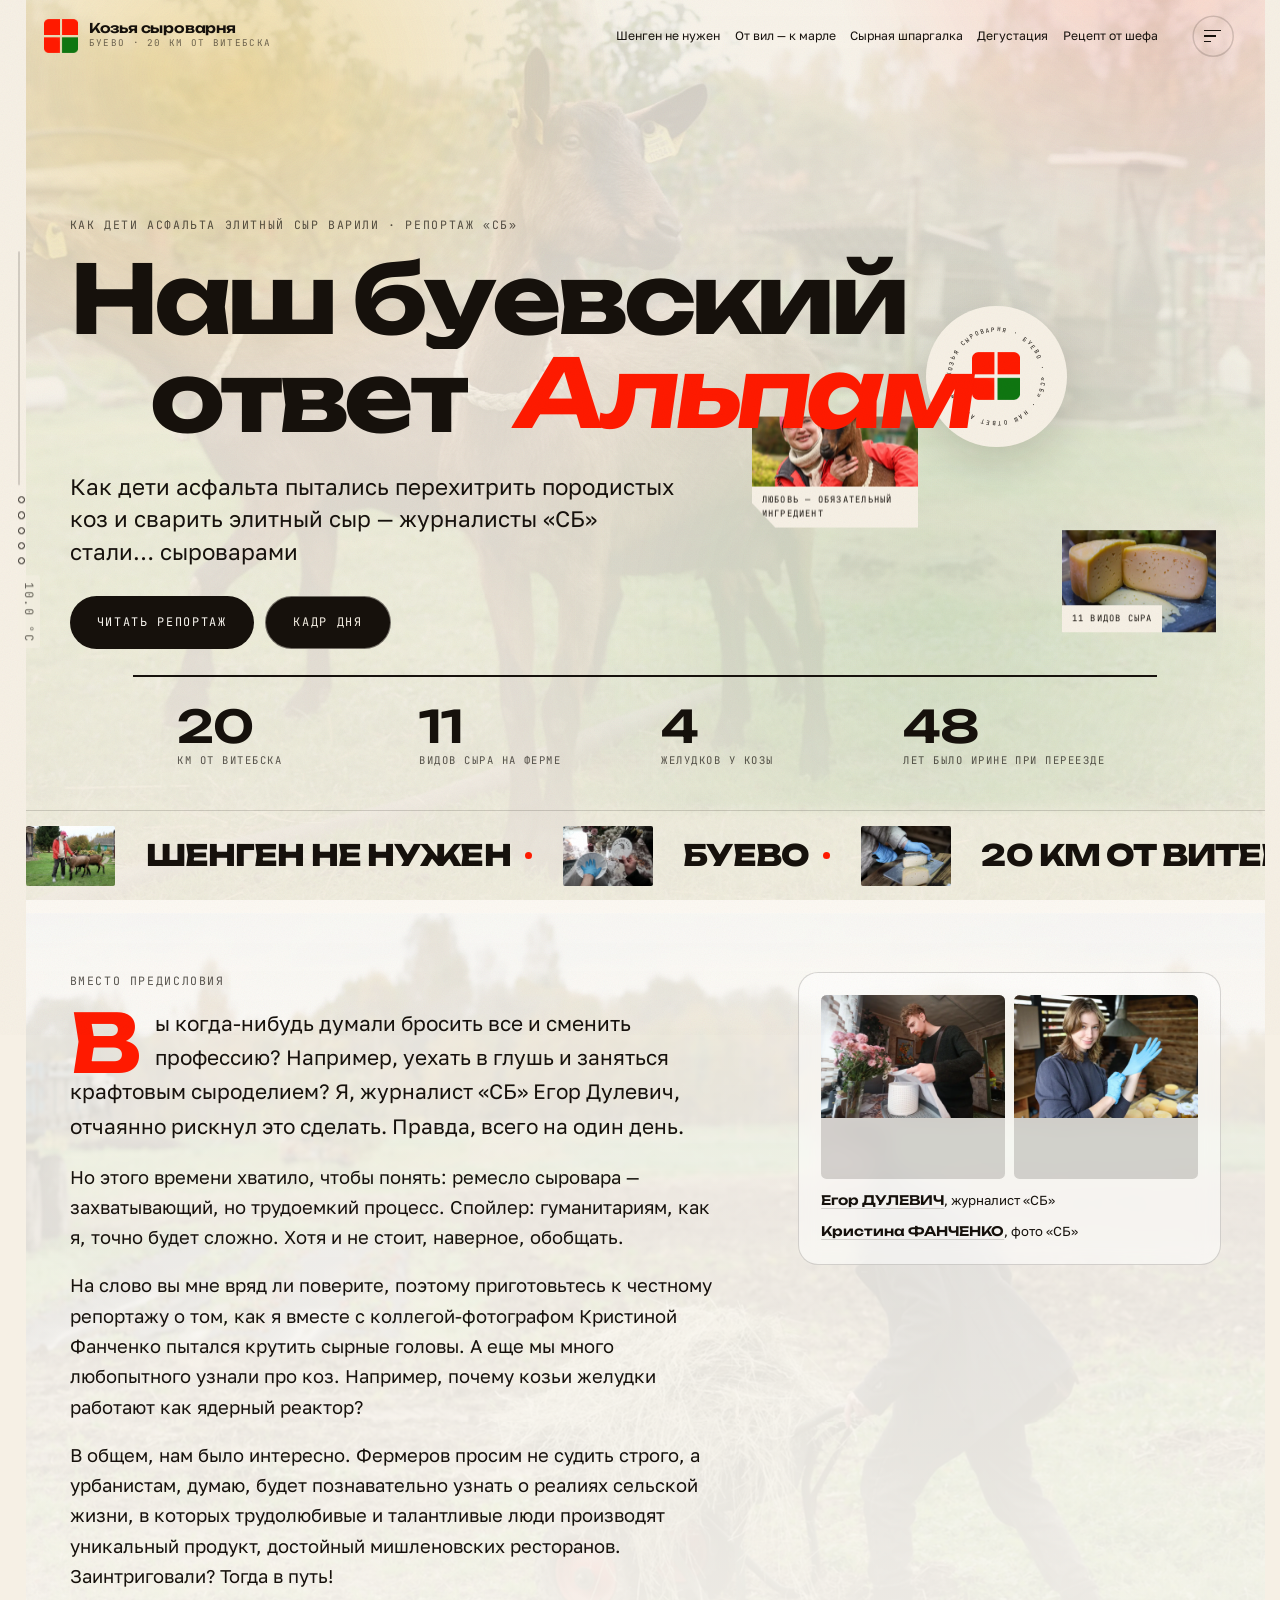
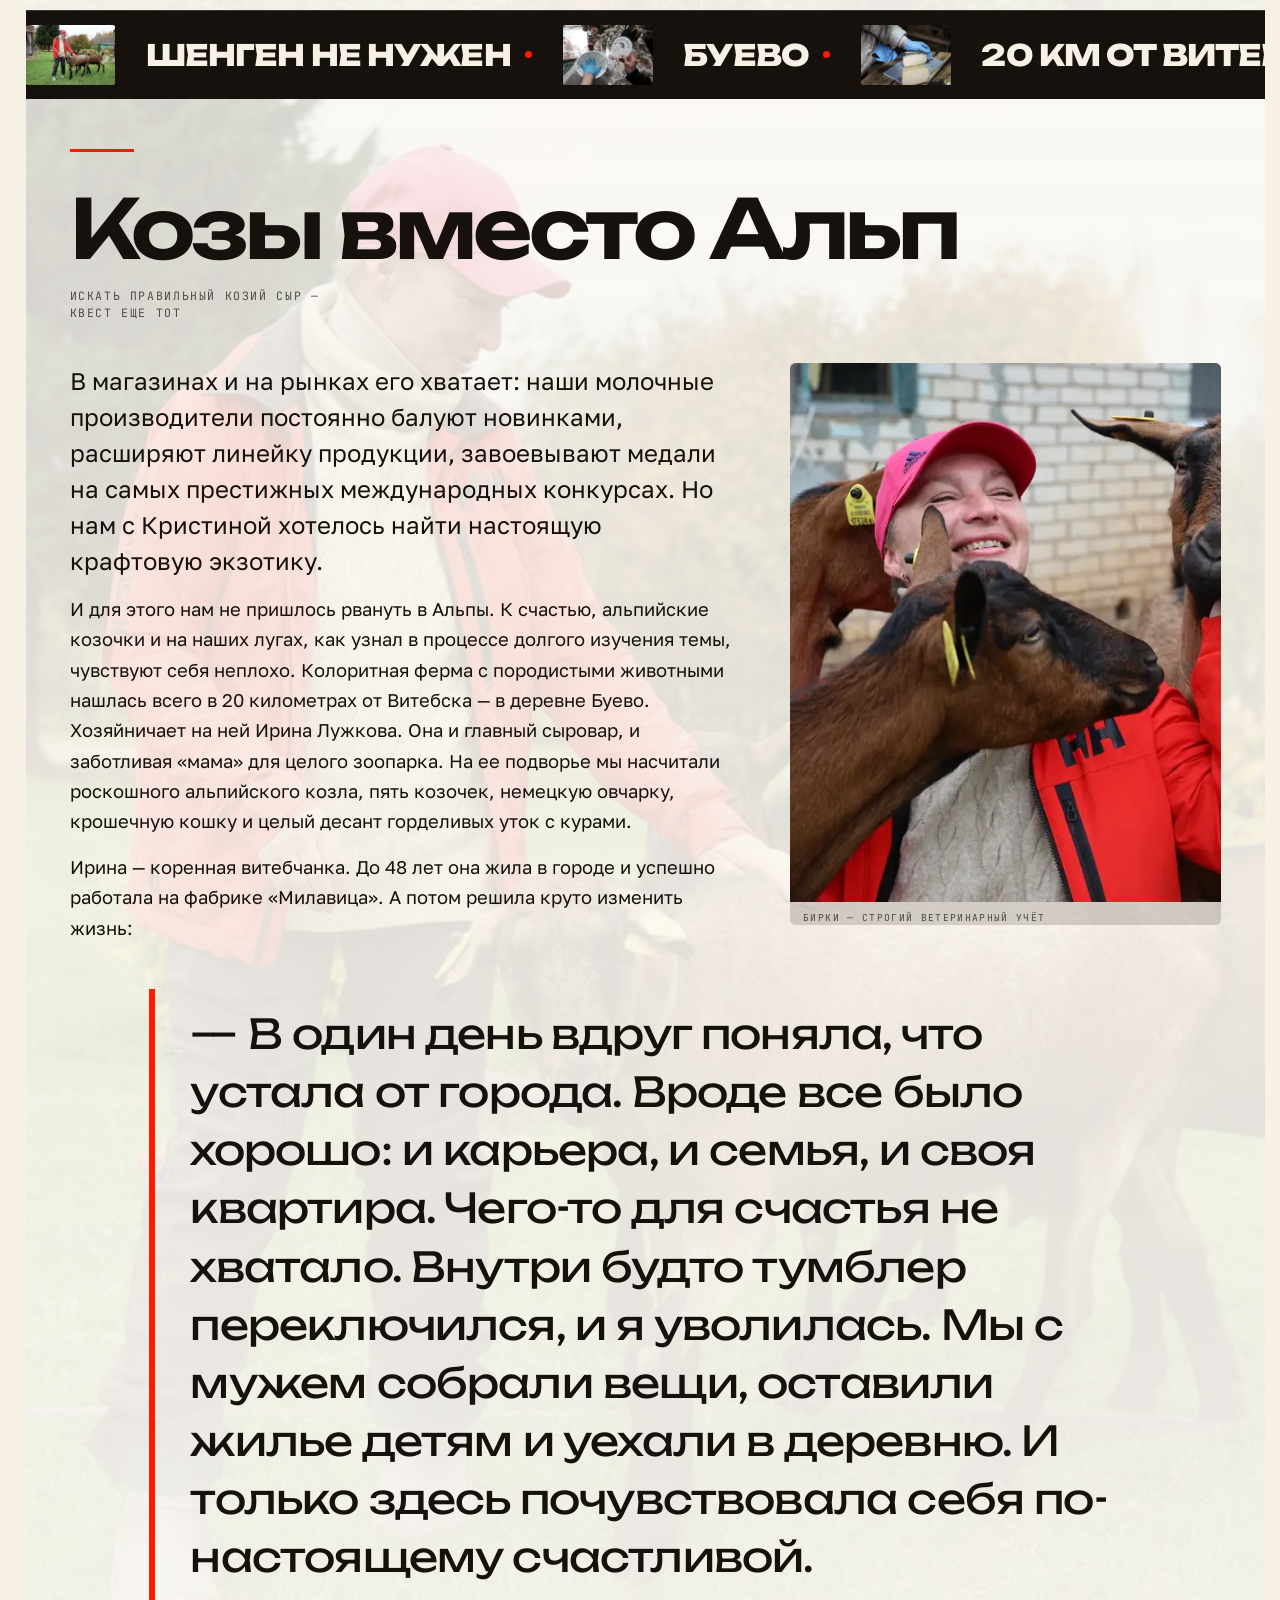
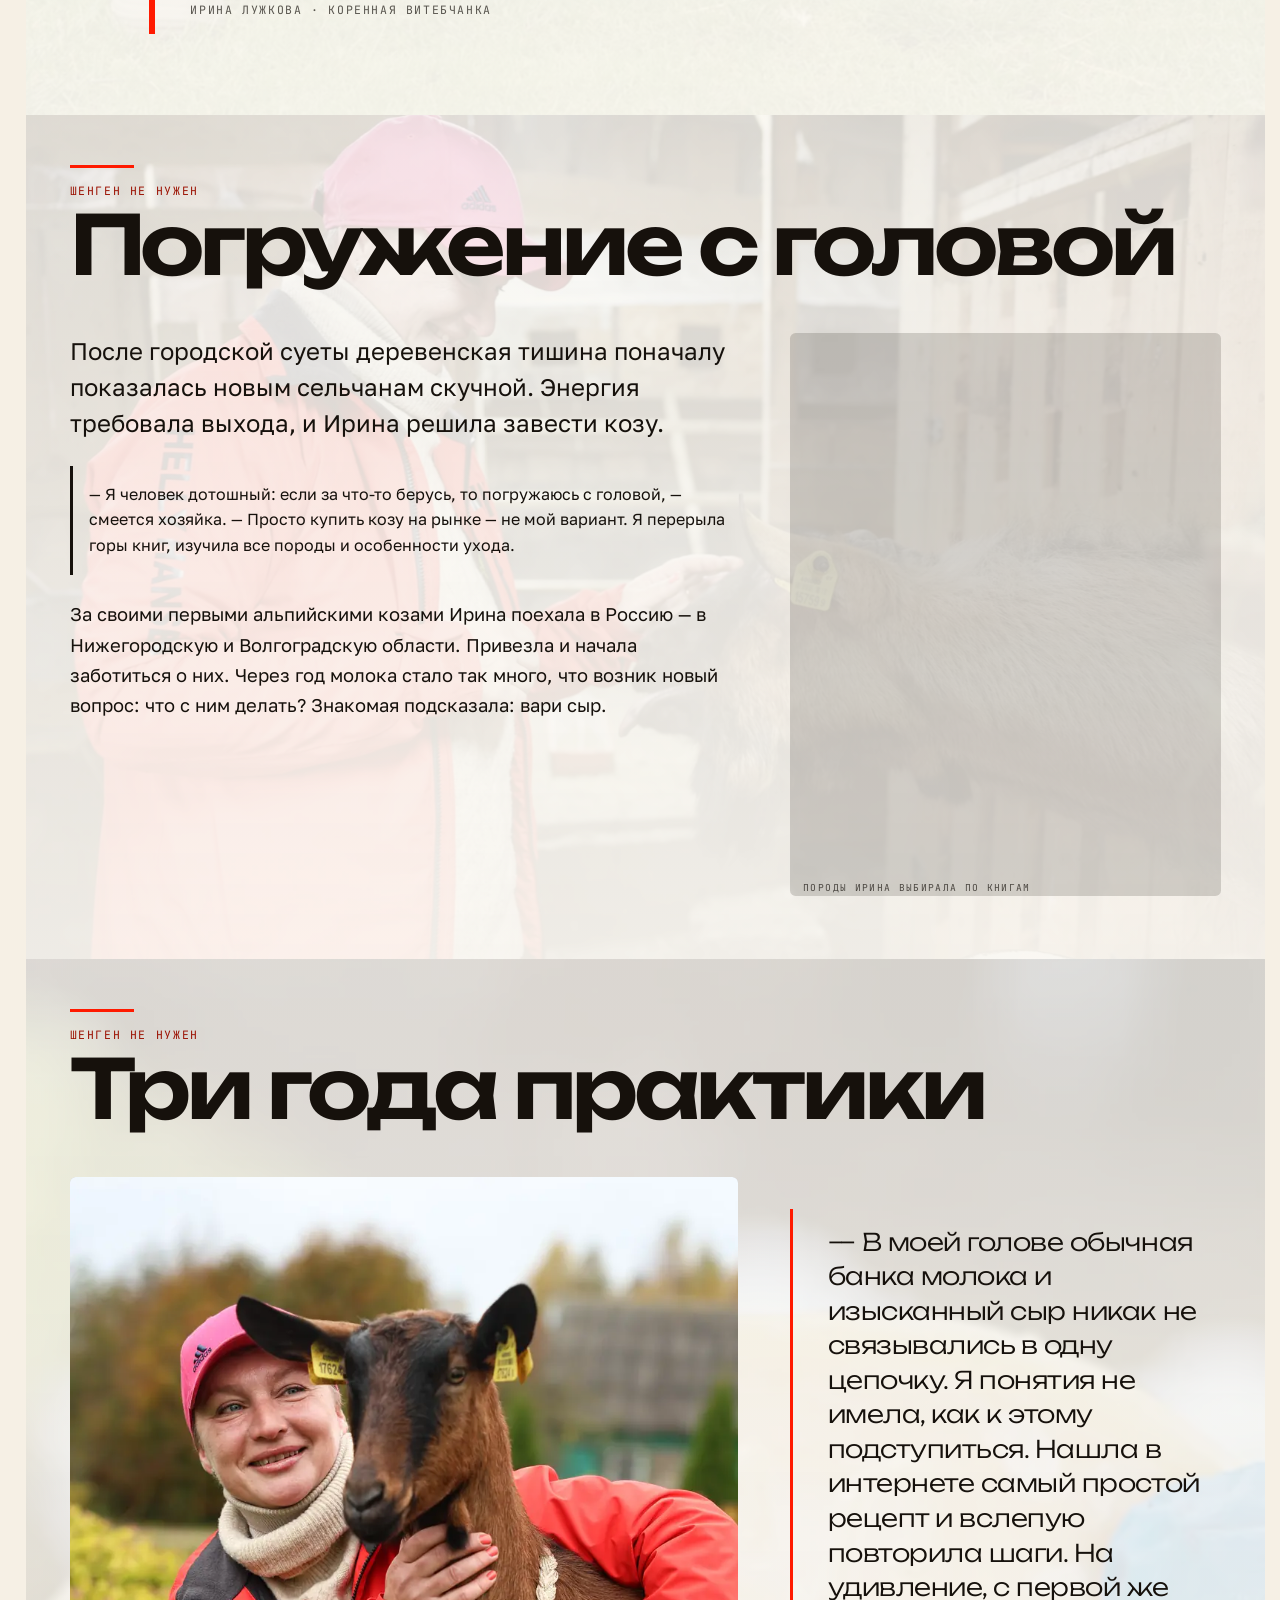
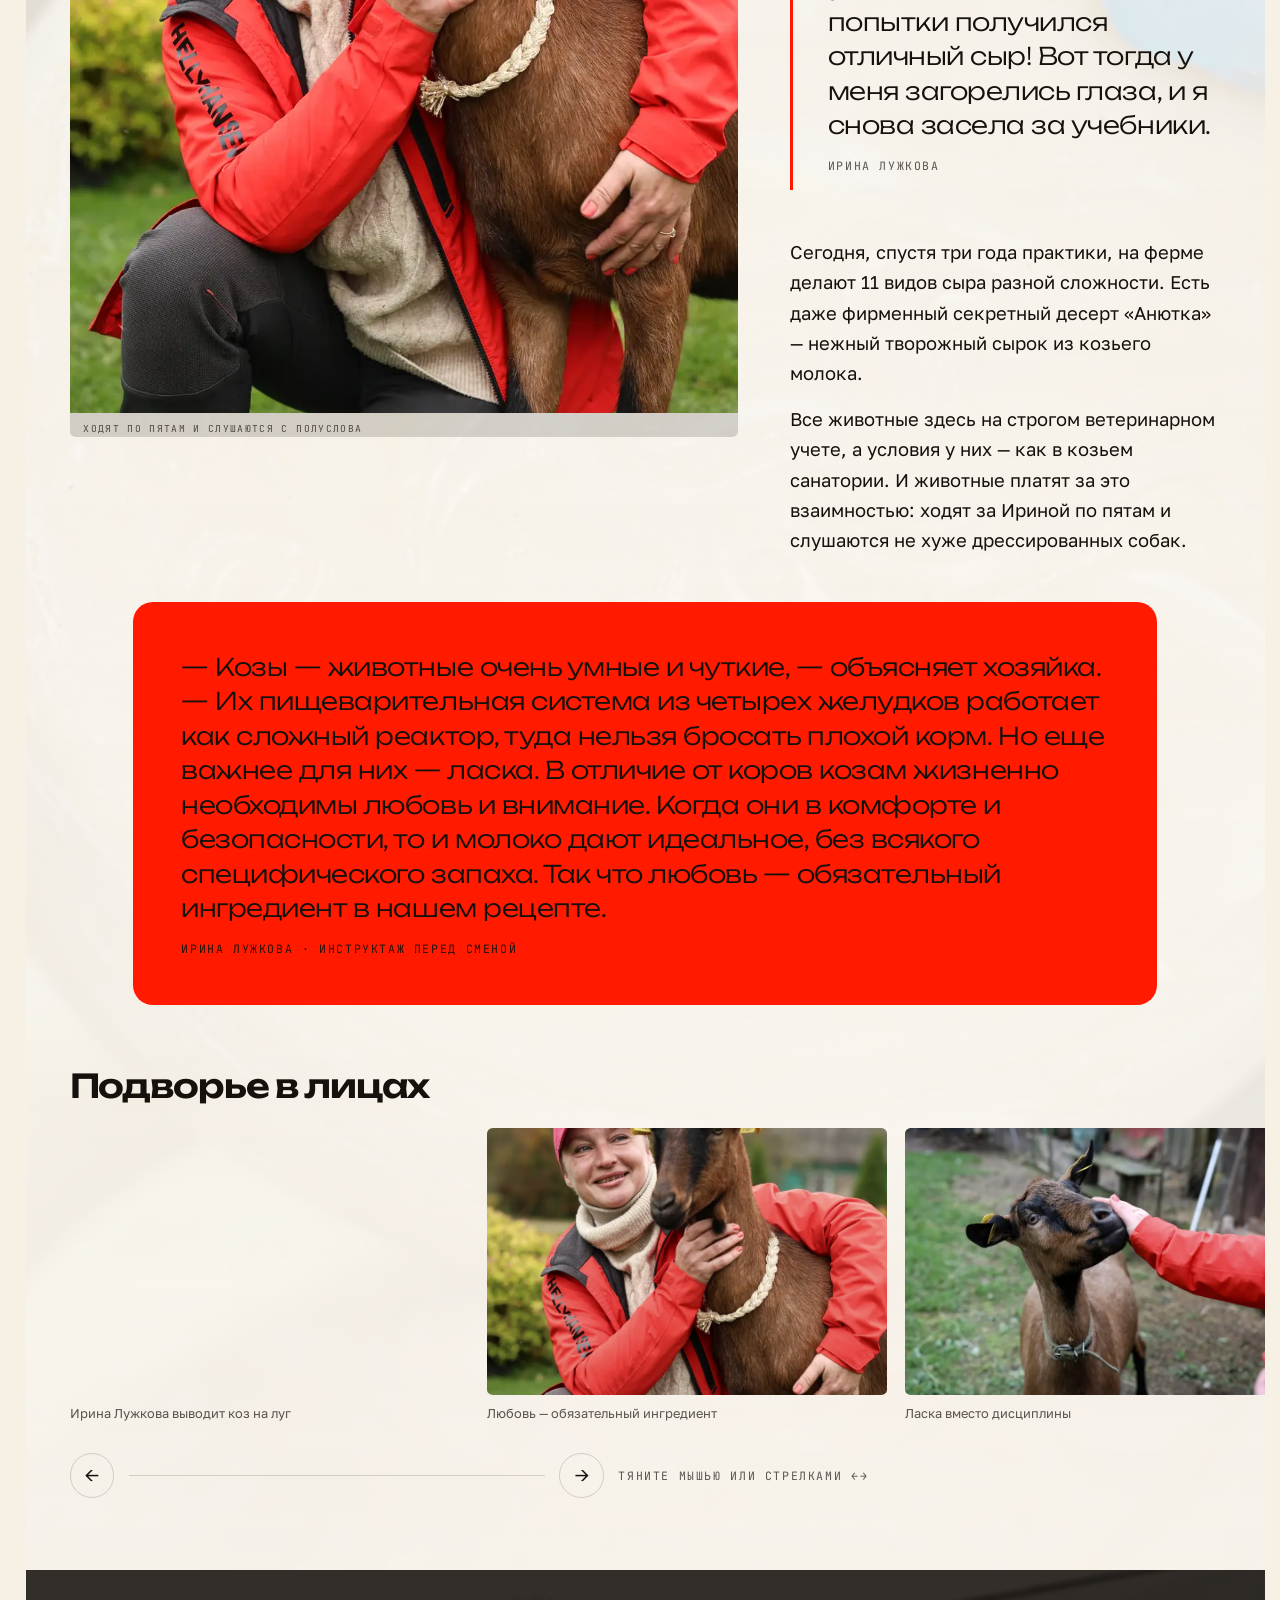
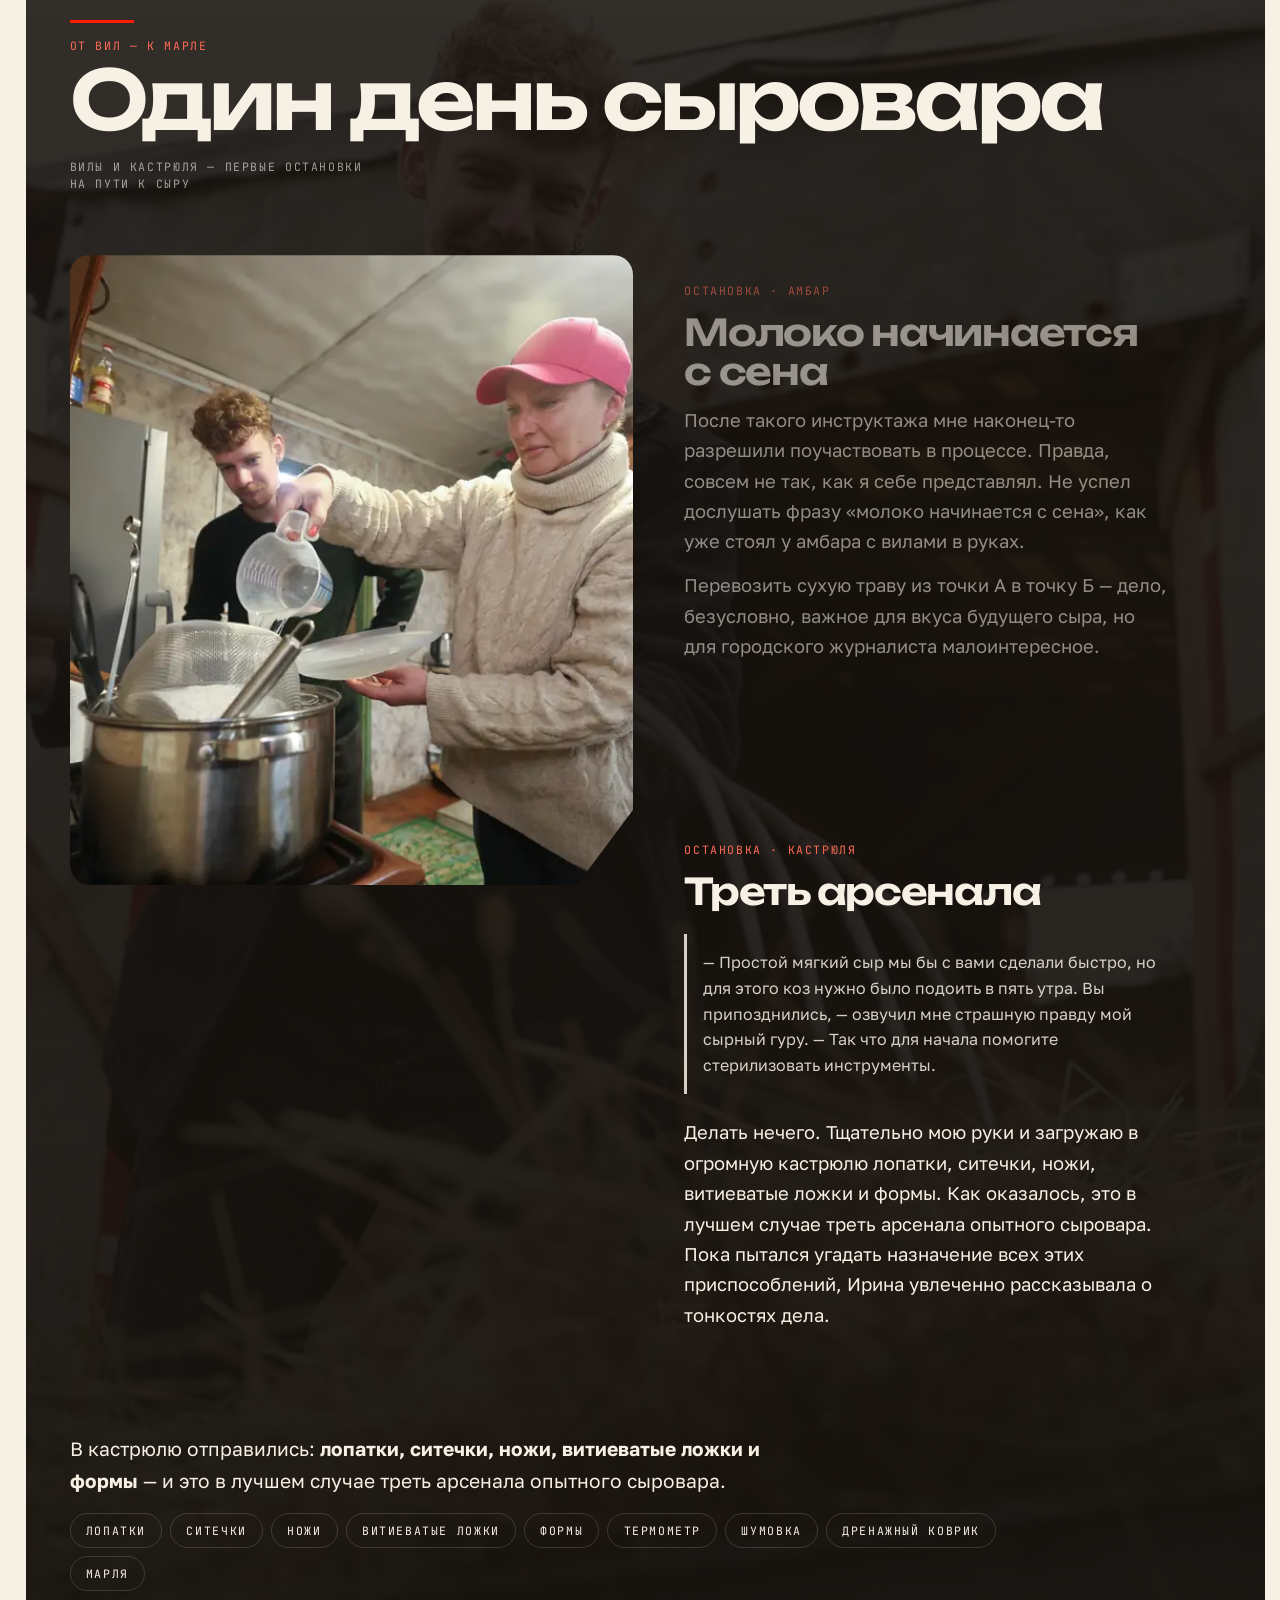
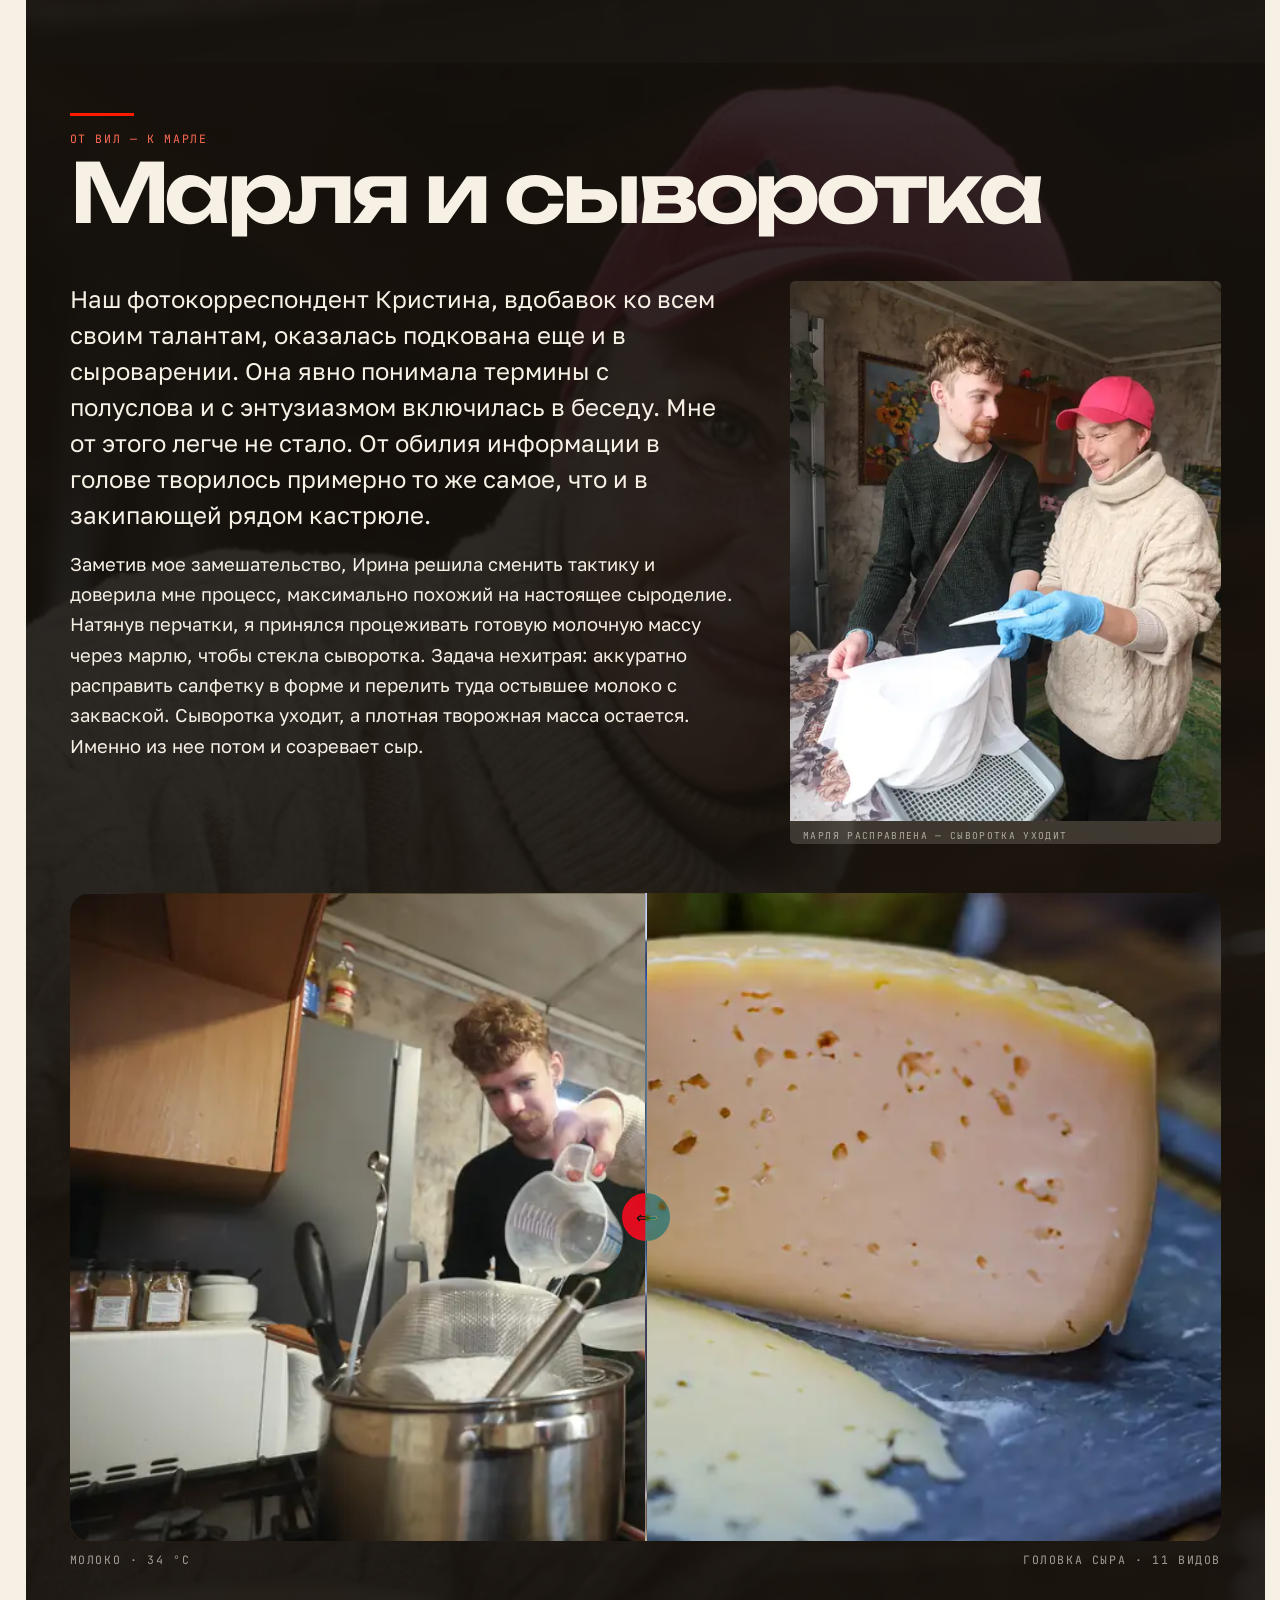
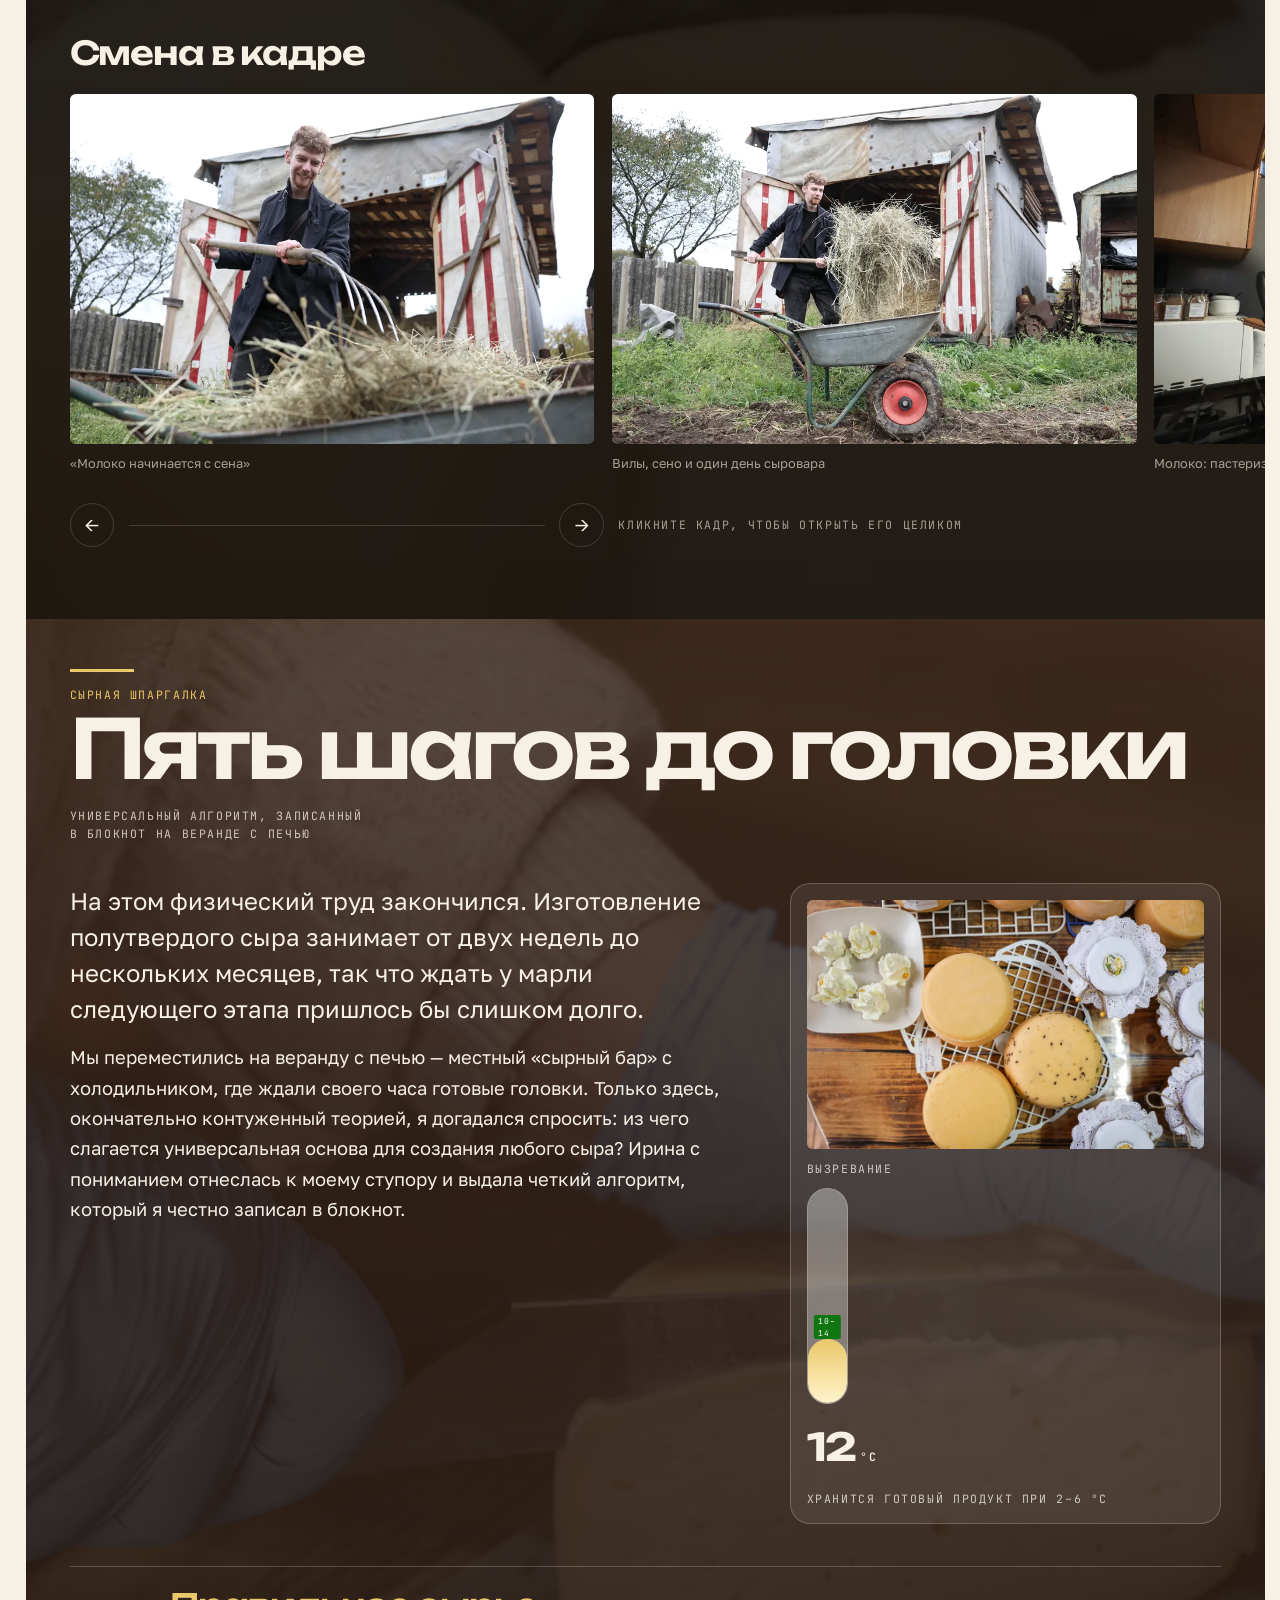
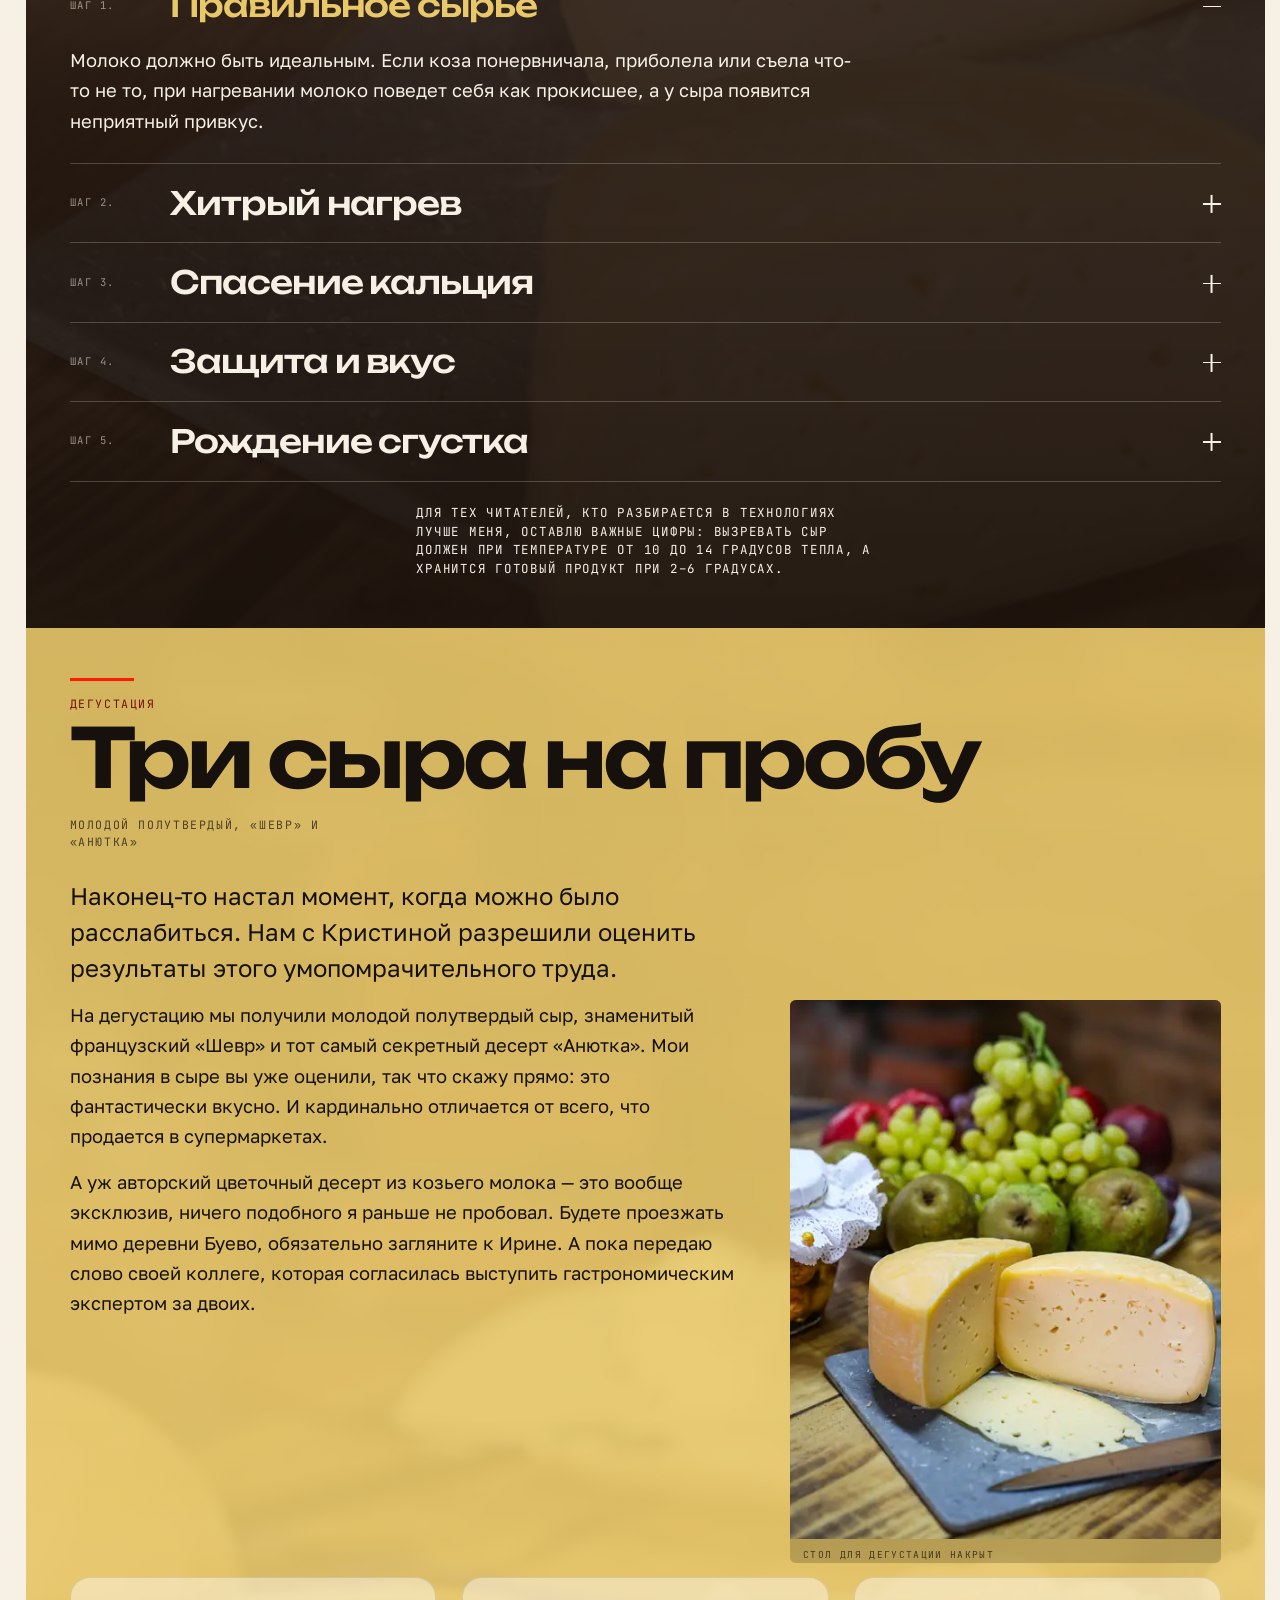
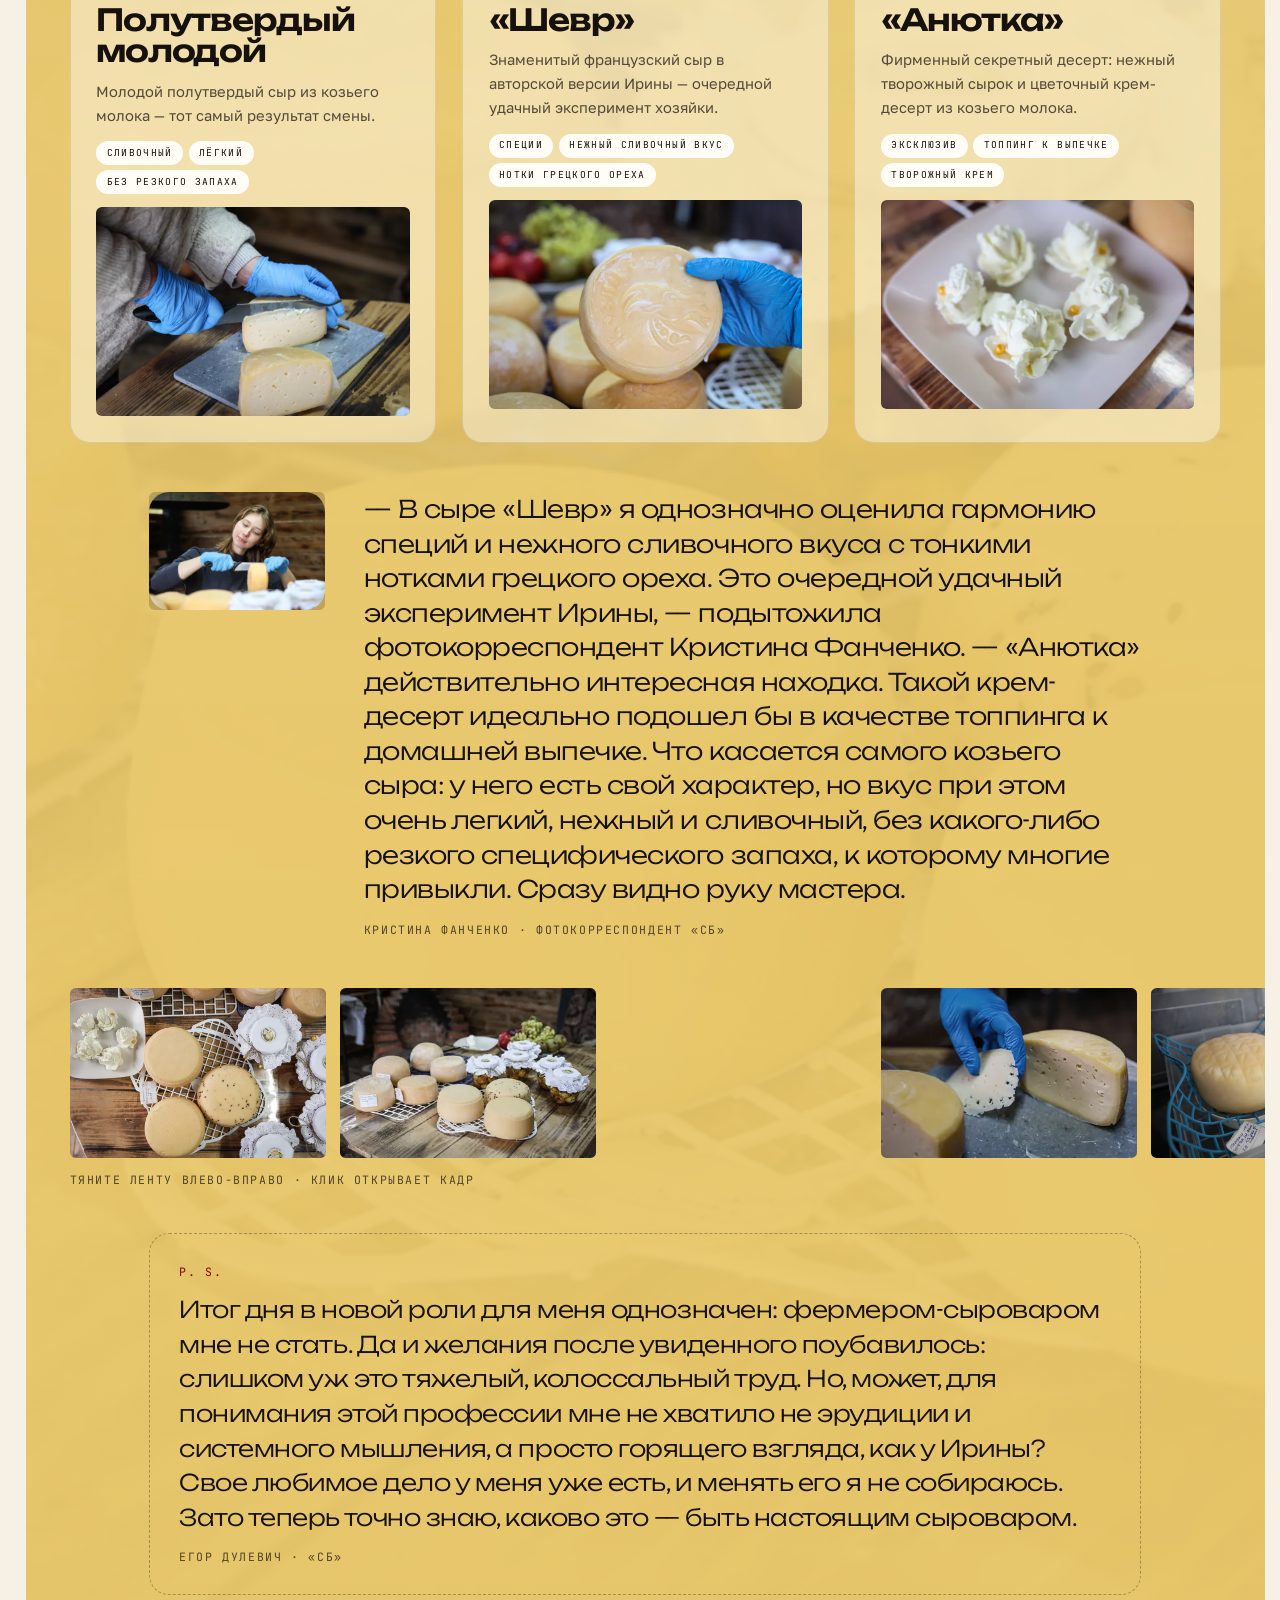
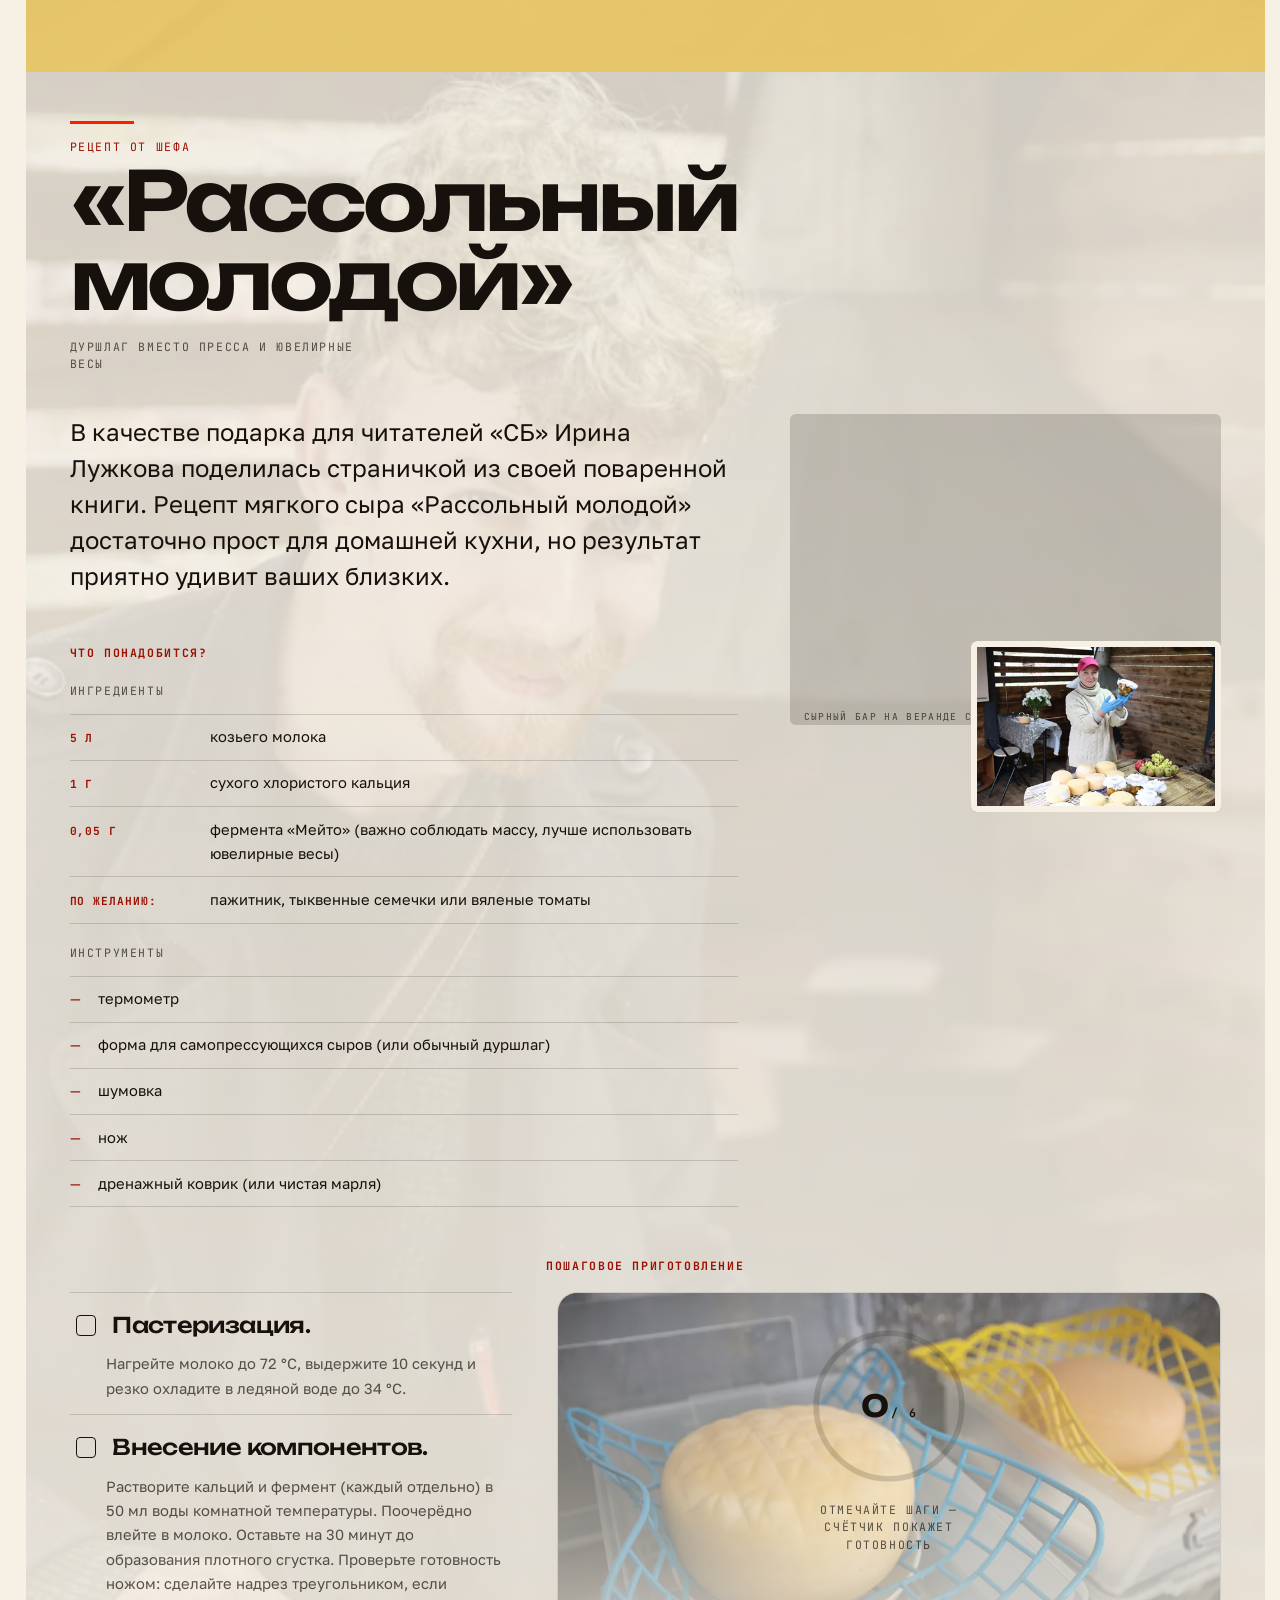
==== commit 367a0eda: "100%" ====
--- a/index.html
+++ b/index.html
@@ -234,8 +234,8 @@
           </picture>
         </figure>
       </div>
-      <p class="authcard__who"><b>Егор ДУЛЕВИЧ</b>, журналист «СБ»</p>
-      <p class="authcard__who"><b>Кристина ФАНЧЕНКО</b>, фото «СБ»</p>
+      <p class="authcard__who"><a class="author-link" href="https://www.sb.by/author/2009089-egor-dulevich/" target="_blank" rel="noopener"><b>Егор ДУЛЕВИЧ</b></a>, журналист «СБ»</p>
+      <p class="authcard__who"><a class="author-link" href="https://www.sb.by/author/1885850-kristina-fanchenko-20241119/" target="_blank" rel="noopener"><b>Кристина ФАНЧЕНКО</b></a>, фото «СБ»</p>
     </aside>
   </div>
 
@@ -1005,11 +1005,11 @@
         <ul class="live__byline">
           <li>
             <img src="assets/img/opt/kyz-03-sm.webp" alt="" width="900" height="600" decoding="async">
-            <span>Егор <b>ДУЛЕВИЧ</b>, «СБ»<i class="mono">репортаж · <a href="mailto:dulevich@sb.by">dulevich@sb.by</a></i></span>
+            <span><a class="author-link" href="https://www.sb.by/author/2009089-egor-dulevich/" target="_blank" rel="noopener" data-magnetic>Егор <b>ДУЛЕВИЧ</b></a>, «СБ»<i class="mono"> репортаж ·</i></span>
           </li>
           <li>
             <img src="assets/img/opt/kyz-42-sm.webp" alt="" width="900" height="600" decoding="async">
-            <span>Кристина <b>Фанченко</b>, «СБ»<i class="mono">фото · 29 октября · 50 кадров</i></span>
+            <span><a class="author-link" href="https://www.sb.by/author/1885850-kristina-fanchenko-20241119/" target="_blank" rel="noopener" data-magnetic>Кристина <b>Фанченко</b></a>, «СБ»<i class="mono"> фото </i></span>
           </li>
         </ul>
         <div class="foot__actions">
--- a/style.css
+++ b/style.css
@@ -178,7 +178,12 @@
 .btn--solid { background: var(--ink); color: var(--paper); }
 .btn--solid::after { background: var(--red); }
 
-.btn--outline { border: 1px solid currentColor; background: var(--milk); color: var(--ink); }
+/* вторичная кнопка залита чёрным сразу, а не читается «белым контуром» */
+.btn--outline {
+  border: 1px solid rgba(246, 240, 229, 0.42);
+  background: var(--ink);
+  color: var(--milk);
+}
 .btn--outline:hover, .btn--outline:focus-visible { color: var(--ink); }
 
 .btn--ghost {
@@ -554,7 +559,8 @@
   display: grid;
   align-content: space-between;
   min-height: 100svh;
-  padding-top: calc(var(--topbar-h) + 1.5vh);
+  /* заголовок стоит чуть выше середины секции: отступ пропорционален высоте экрана */
+  padding-top: calc(var(--topbar-h) + 16vh);
   overflow: hidden;
   isolation: isolate;
 }
@@ -1360,7 +1366,16 @@
 .foot__actions { display: flex; flex-wrap: wrap; gap: 0.7rem; margin-top: 1.5rem; }
 .foot__credits { display: grid; align-content: start; gap: 0.35rem; font-size: 0.9rem; }
 .foot__credits .mono { margin-top: 0.7rem; color: var(--muted); }
-.foot__credits a { text-decoration: underline; text-underline-offset: 0.2em; }
+.foot__credits a, .authcard a { text-underline-offset: 0.2em; }
+/* имена авторов — ссылки на их страницы в «СБ» */
+.author-link {
+  text-decoration: underline;
+  text-decoration-color: var(--ui-line);
+  text-decoration-thickness: 1px;
+  text-underline-offset: 0.18em;
+  transition: color 0.35s linear, text-decoration-color 0.35s linear;
+}
+.author-link:hover, .author-link:focus-visible { color: var(--accent-text); text-decoration-color: currentColor; }
 .foot__bottom { display: flex; flex-wrap: wrap; align-items: center; gap: 0.8rem 1.2rem; margin-top: clamp(1.2rem, 4vh, 2.5rem); padding-top: 1rem; border-top: 1px solid var(--ui-line); }
 .quadset--foot { width: 2rem; animation: spin 26s linear infinite; }
 .foot__bottom p { color: var(--muted); }
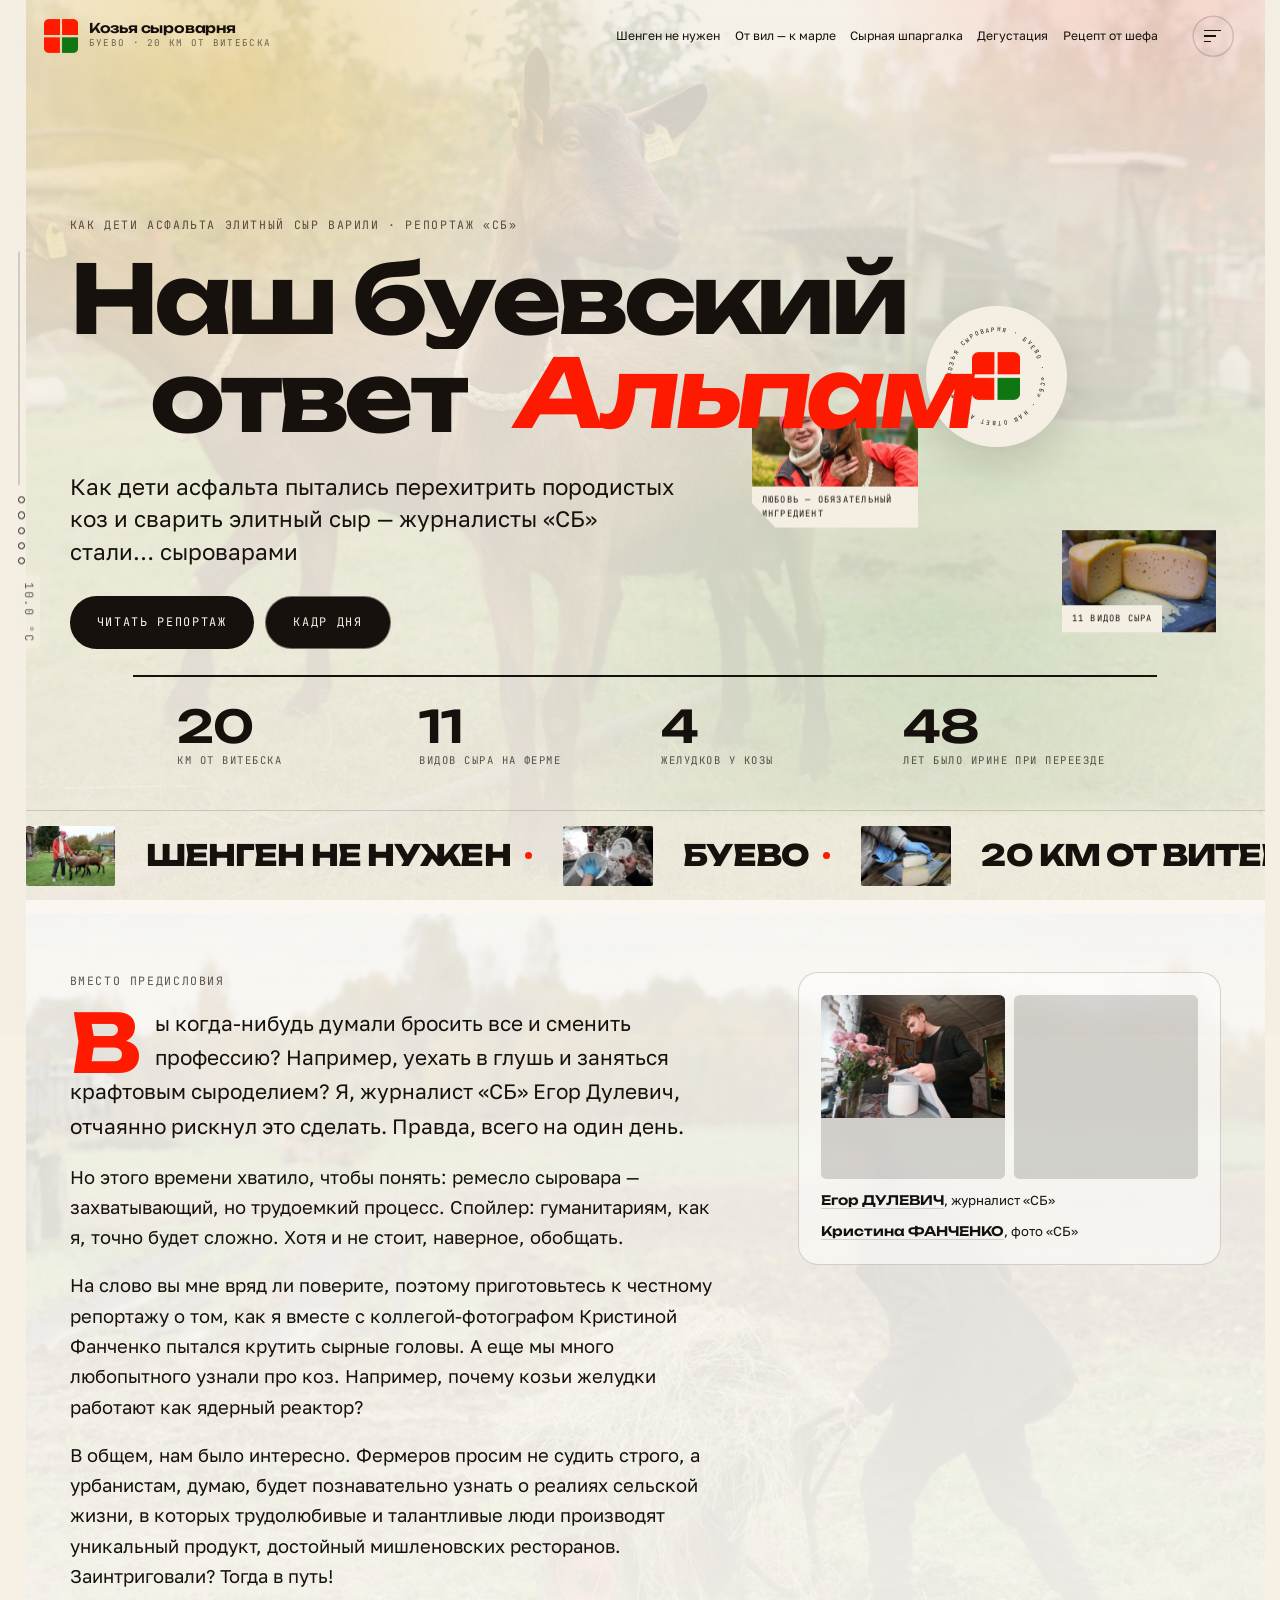
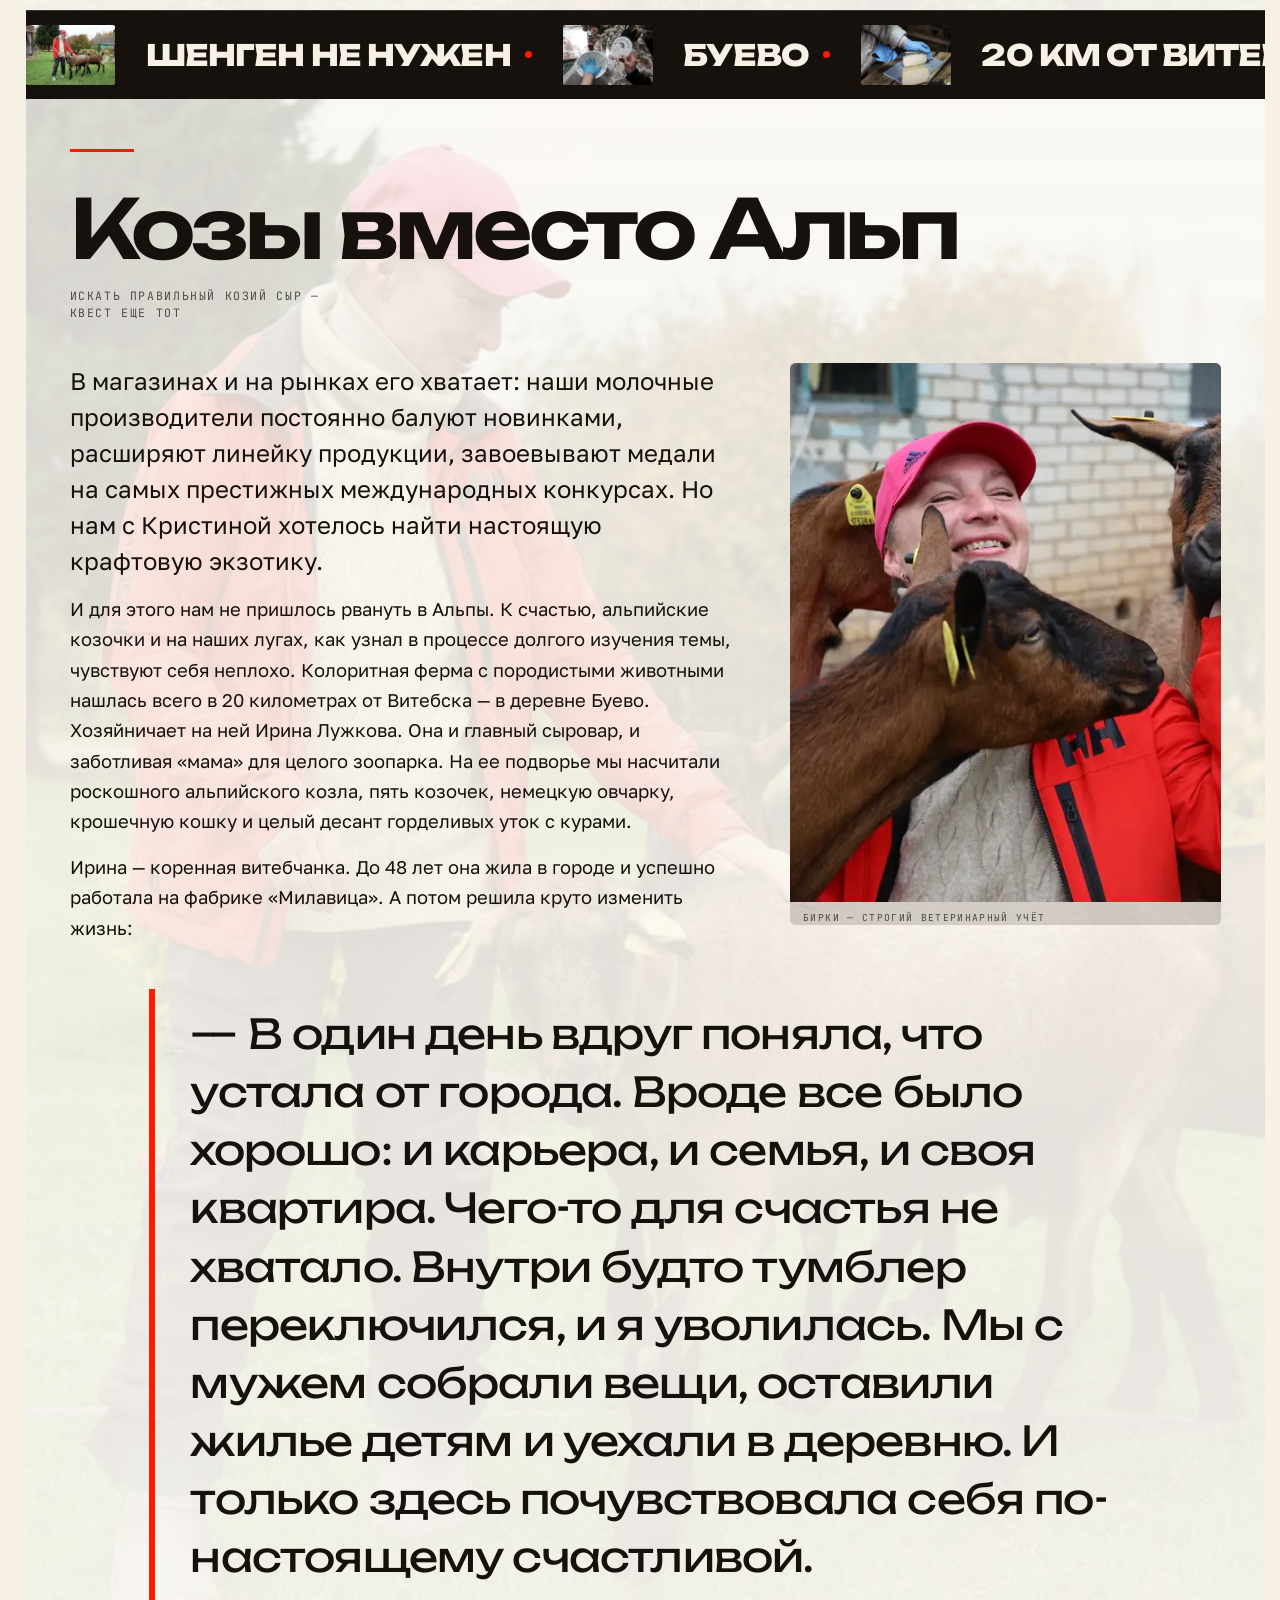
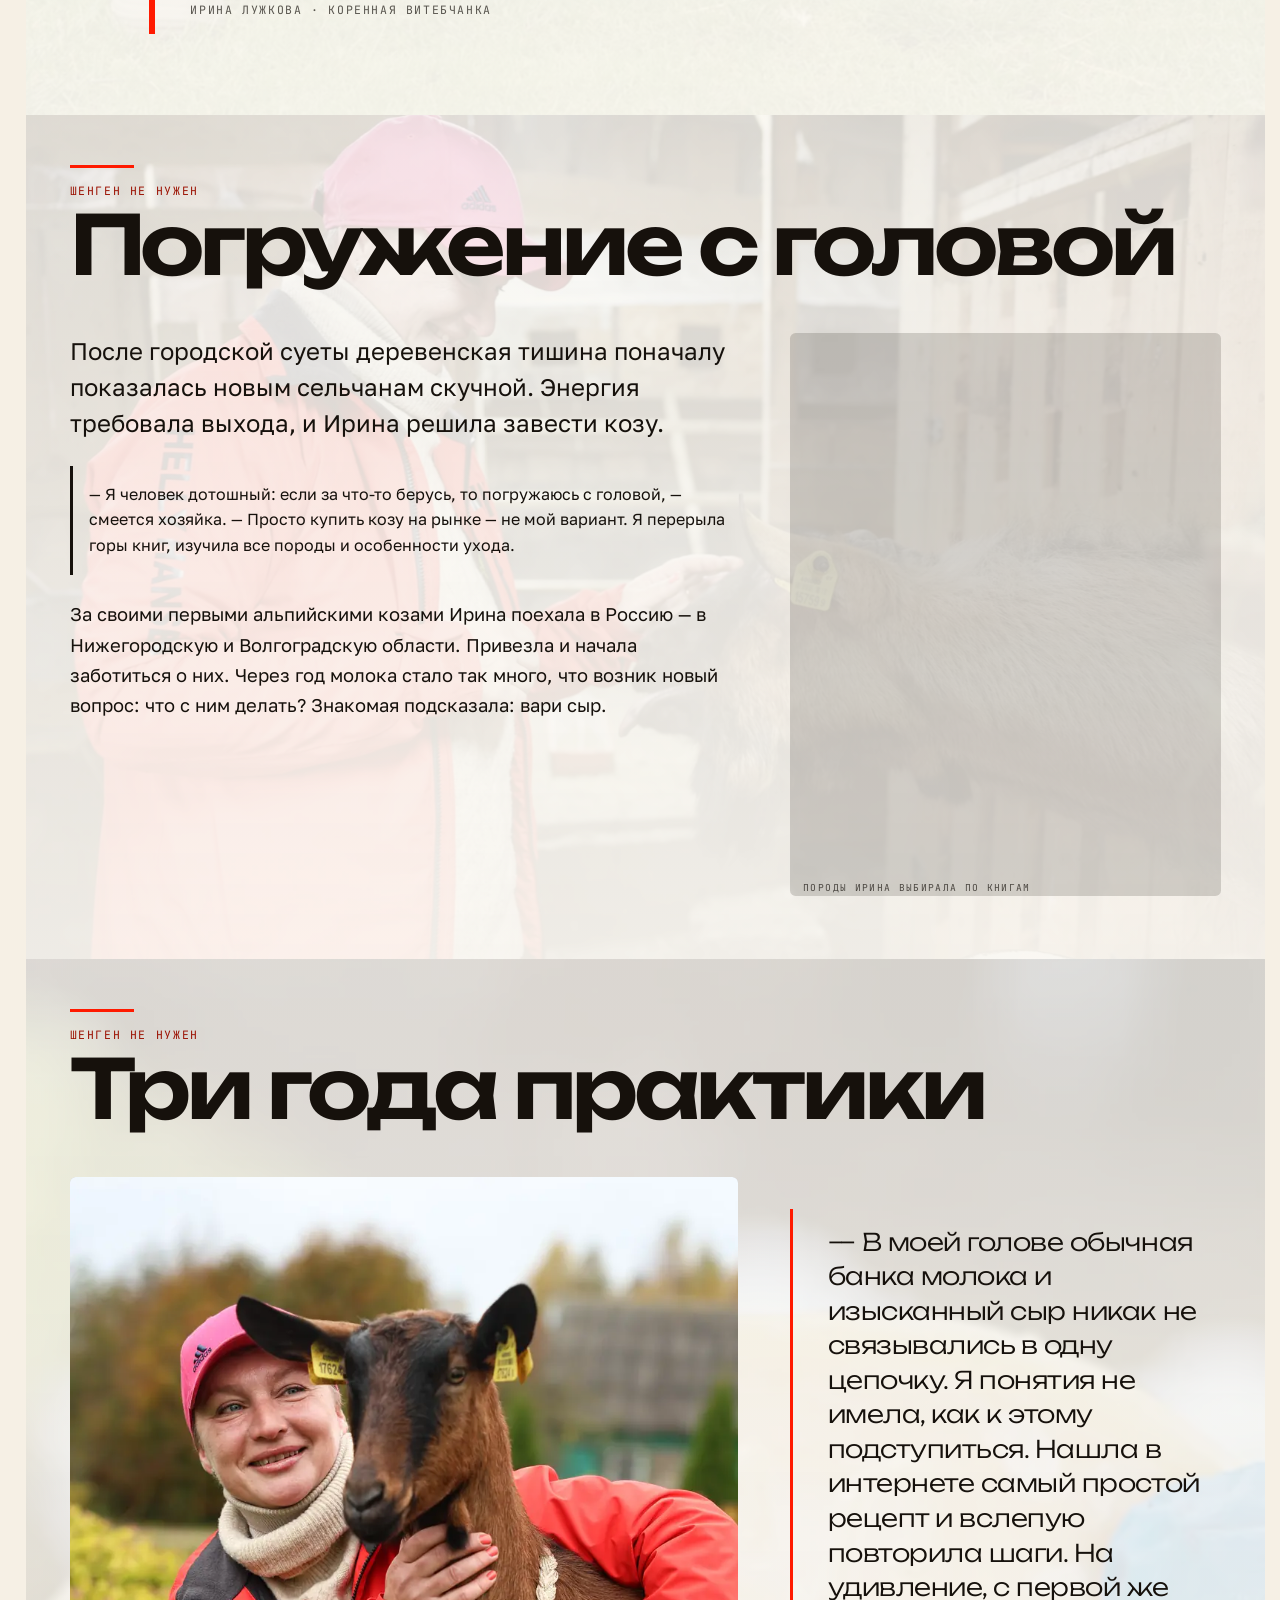
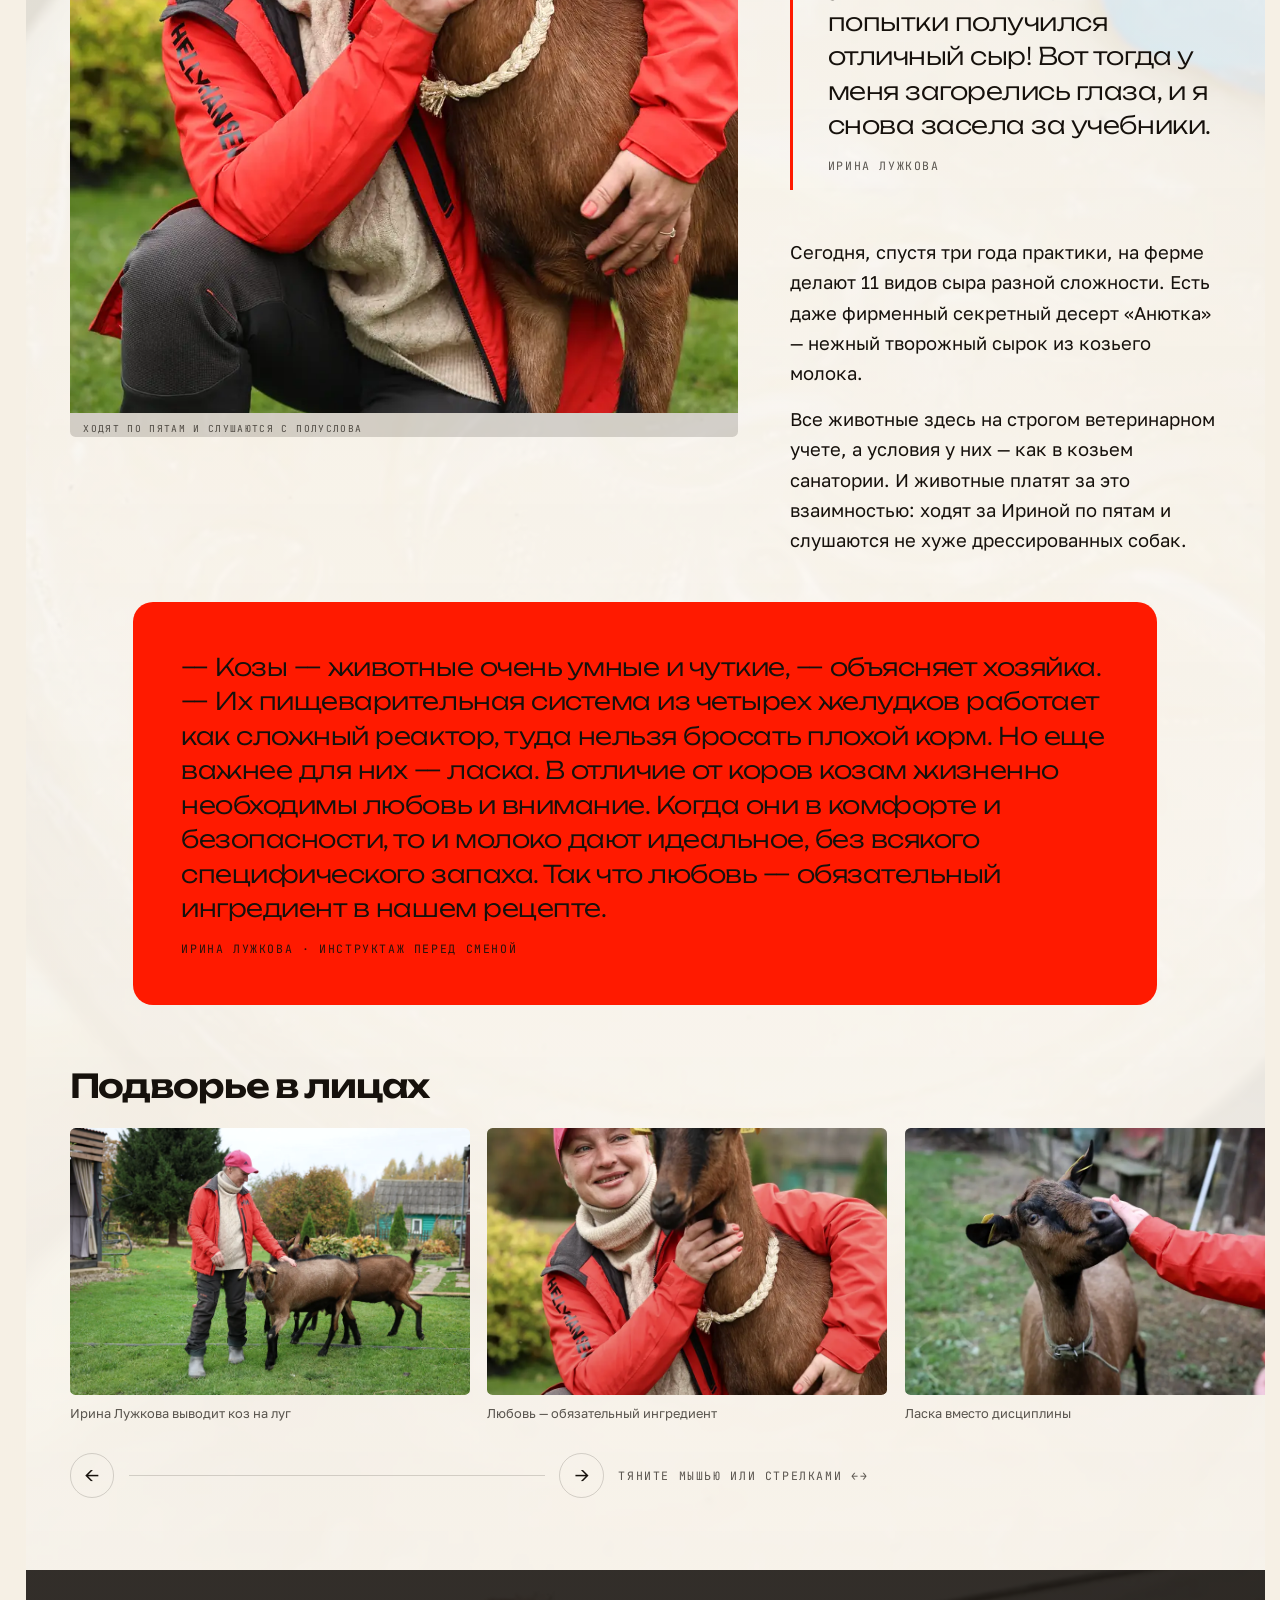
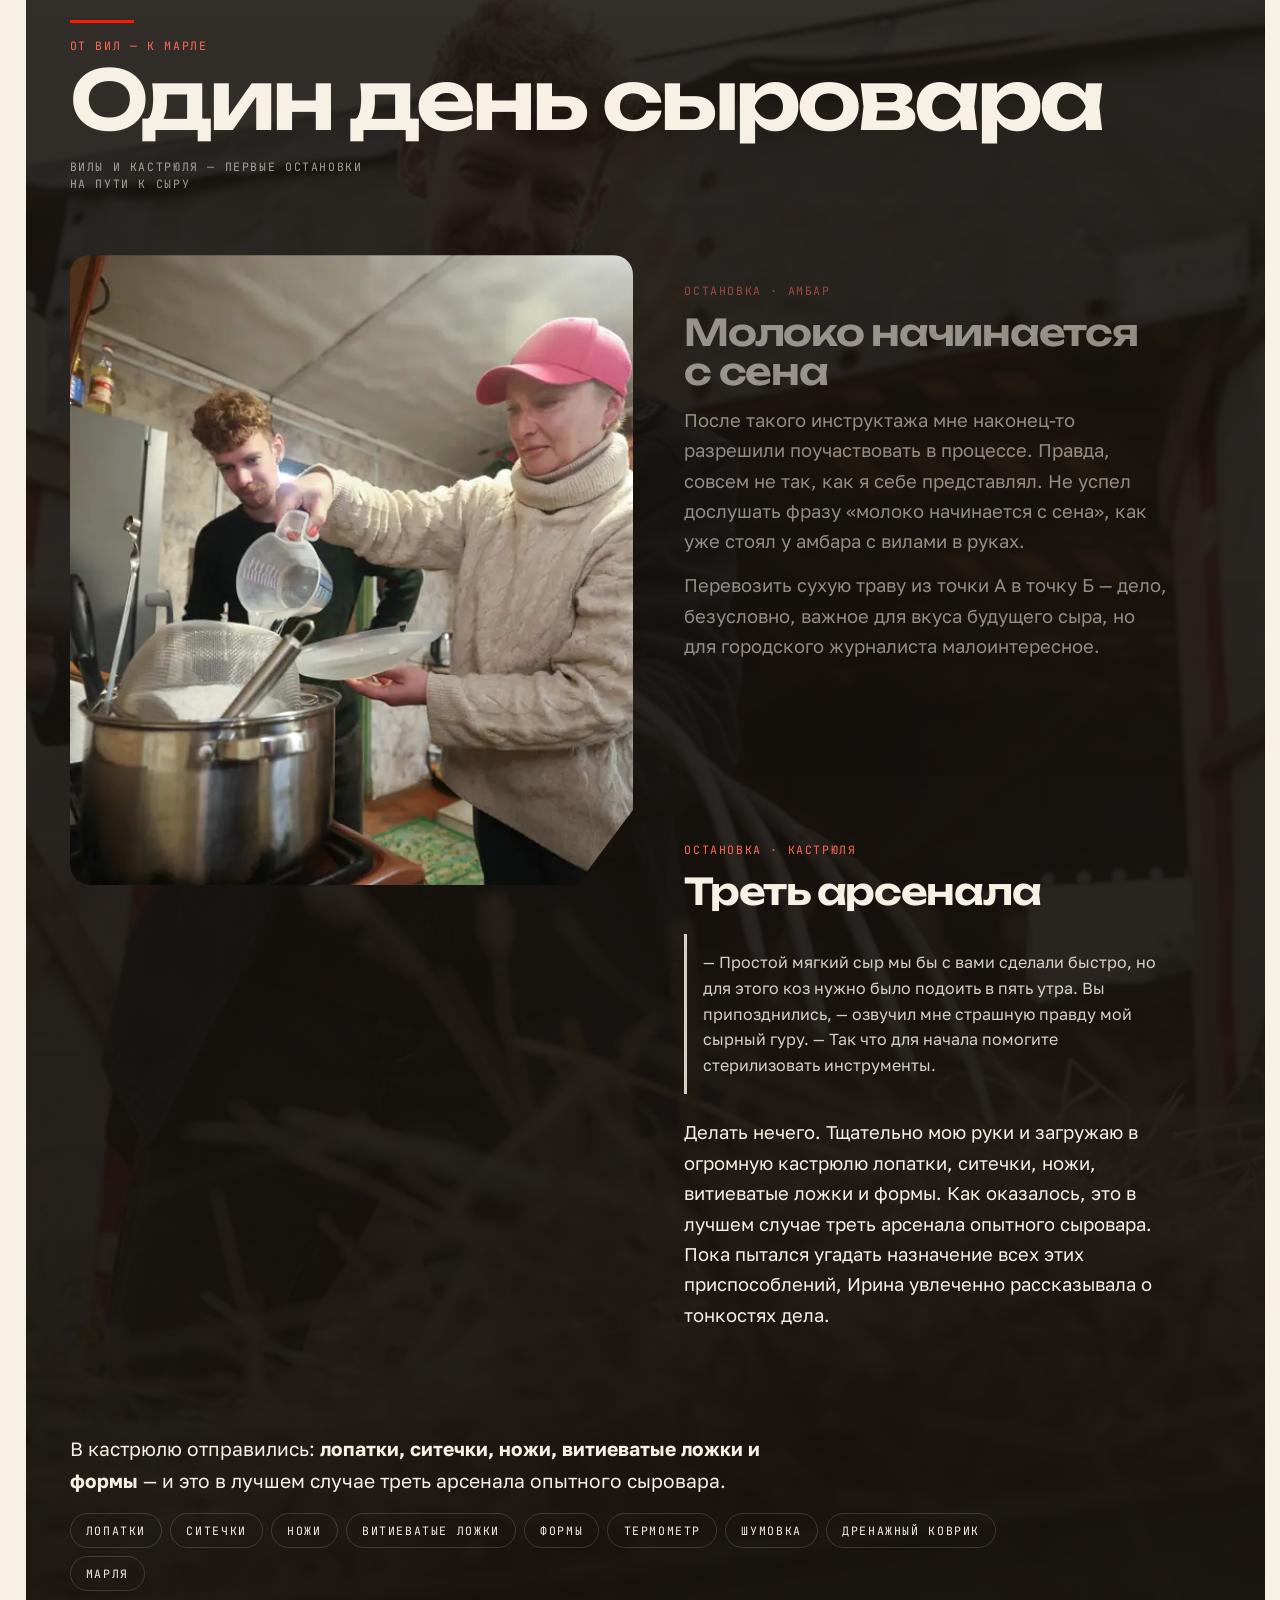
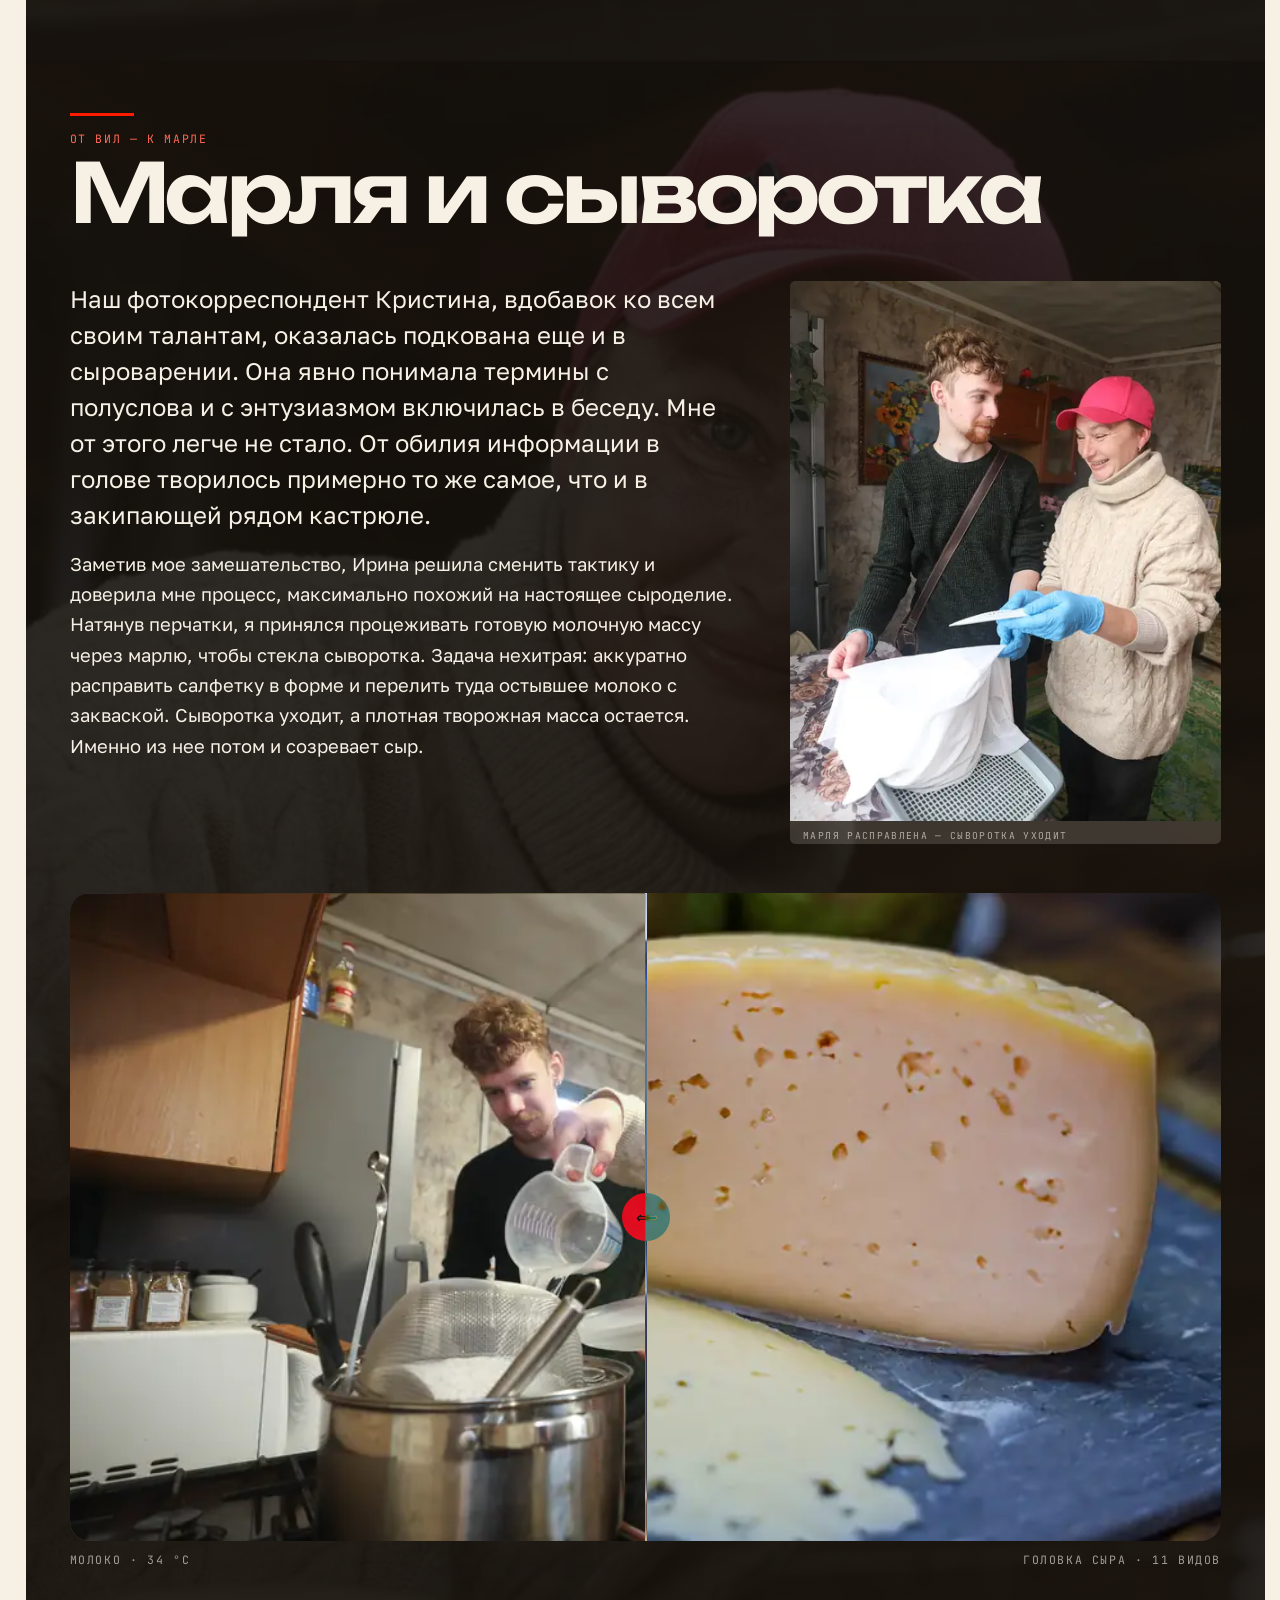
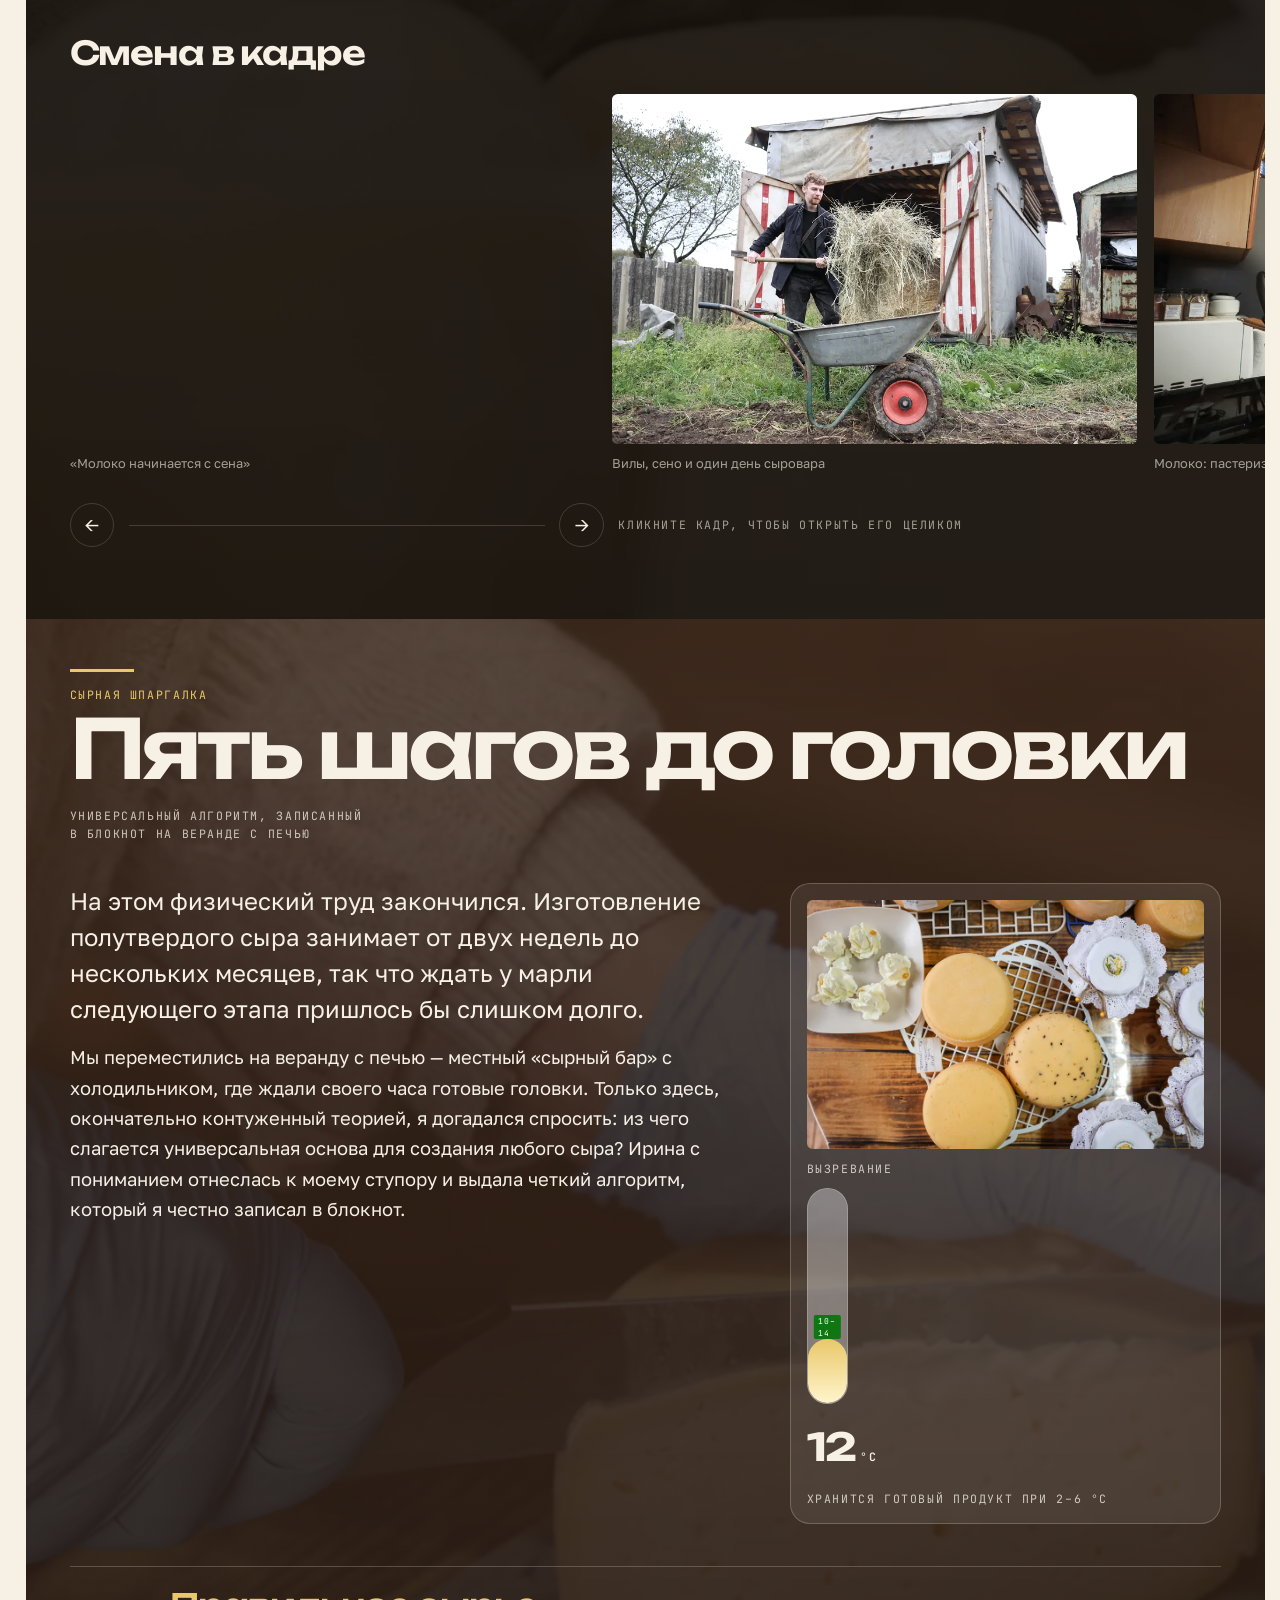
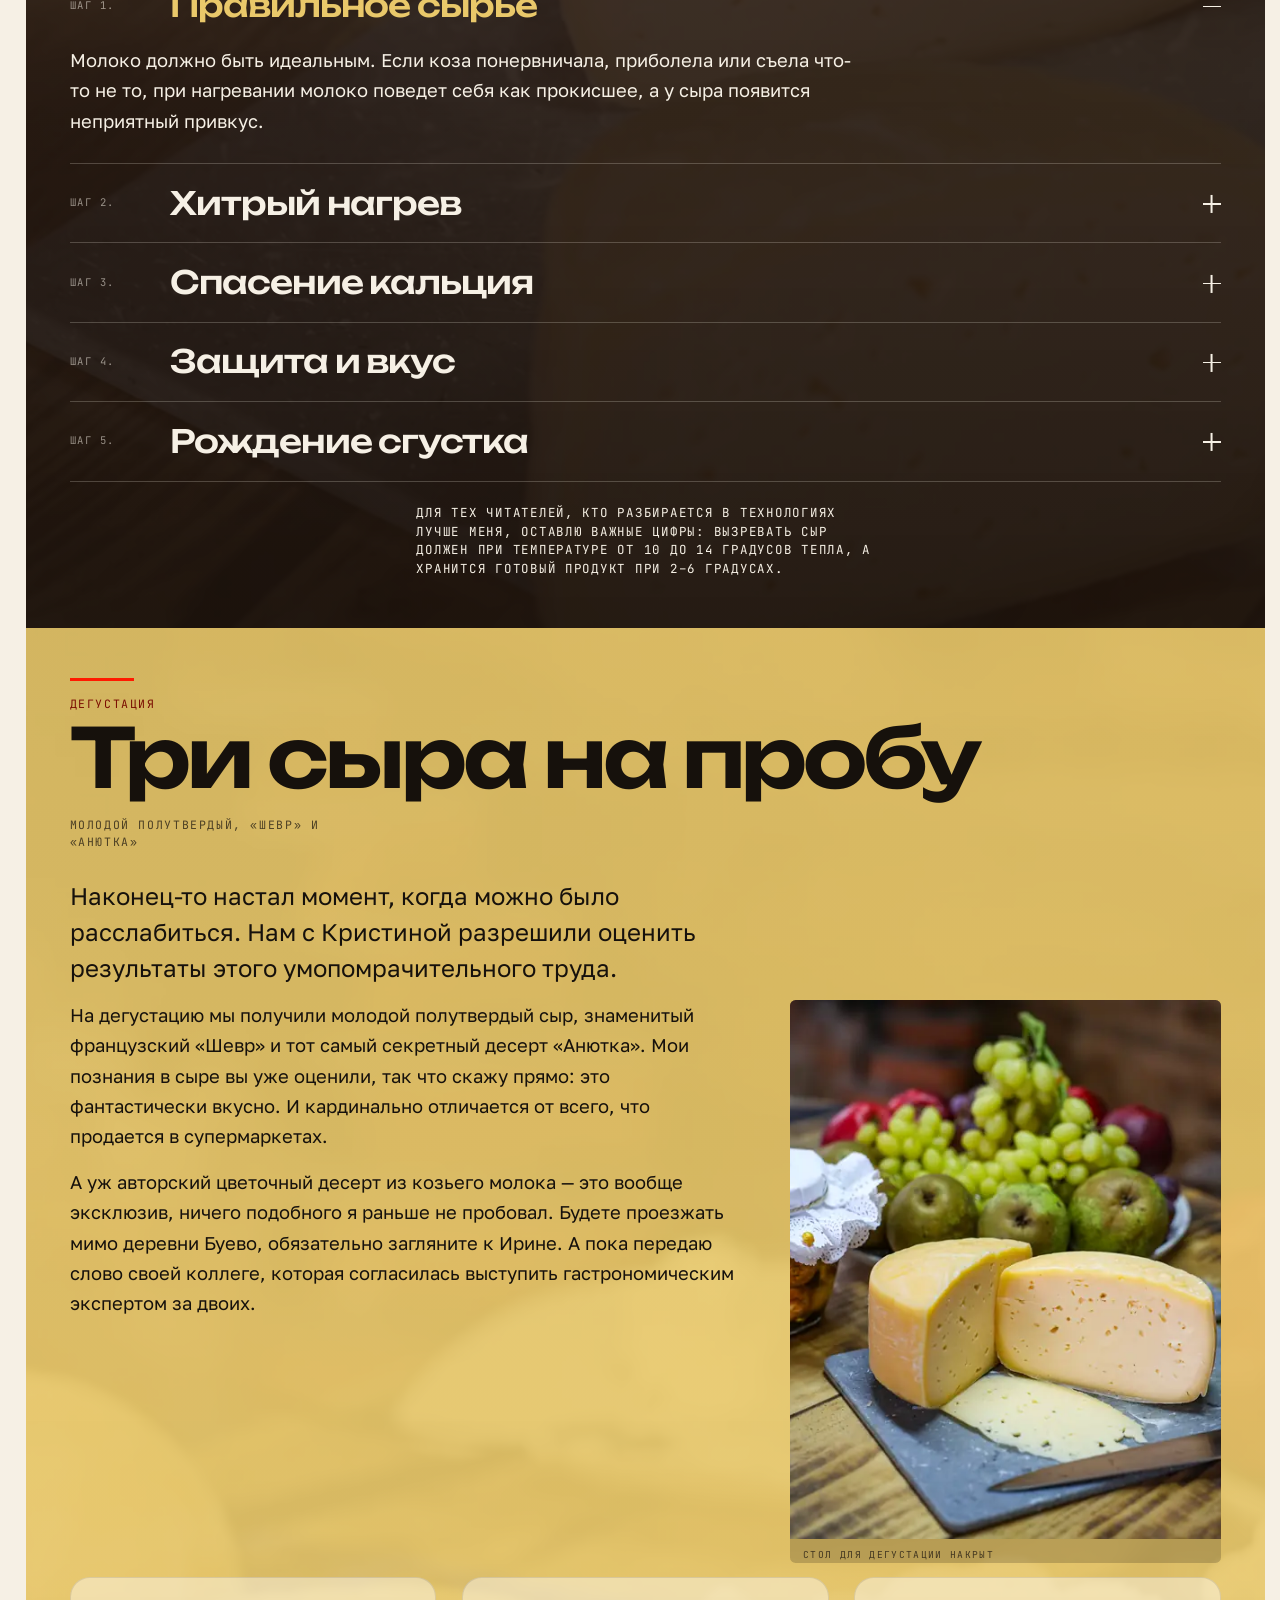
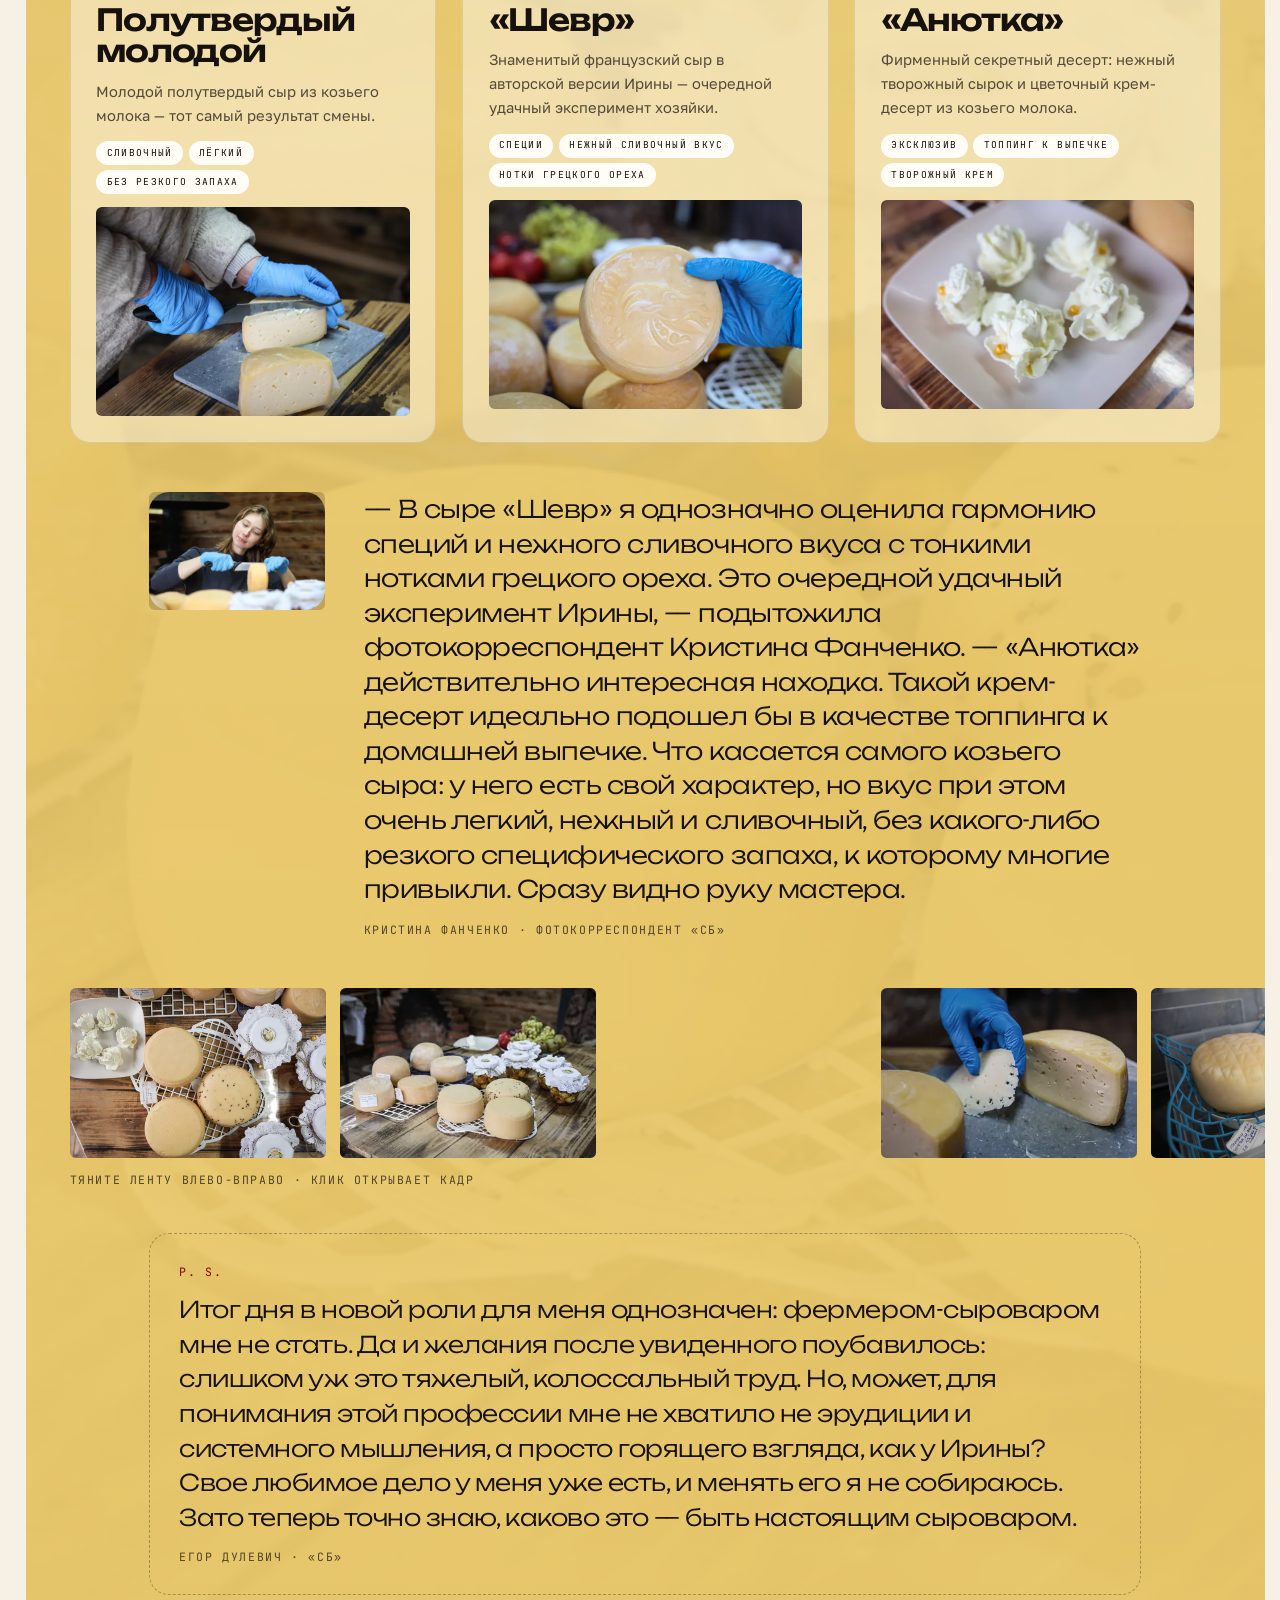
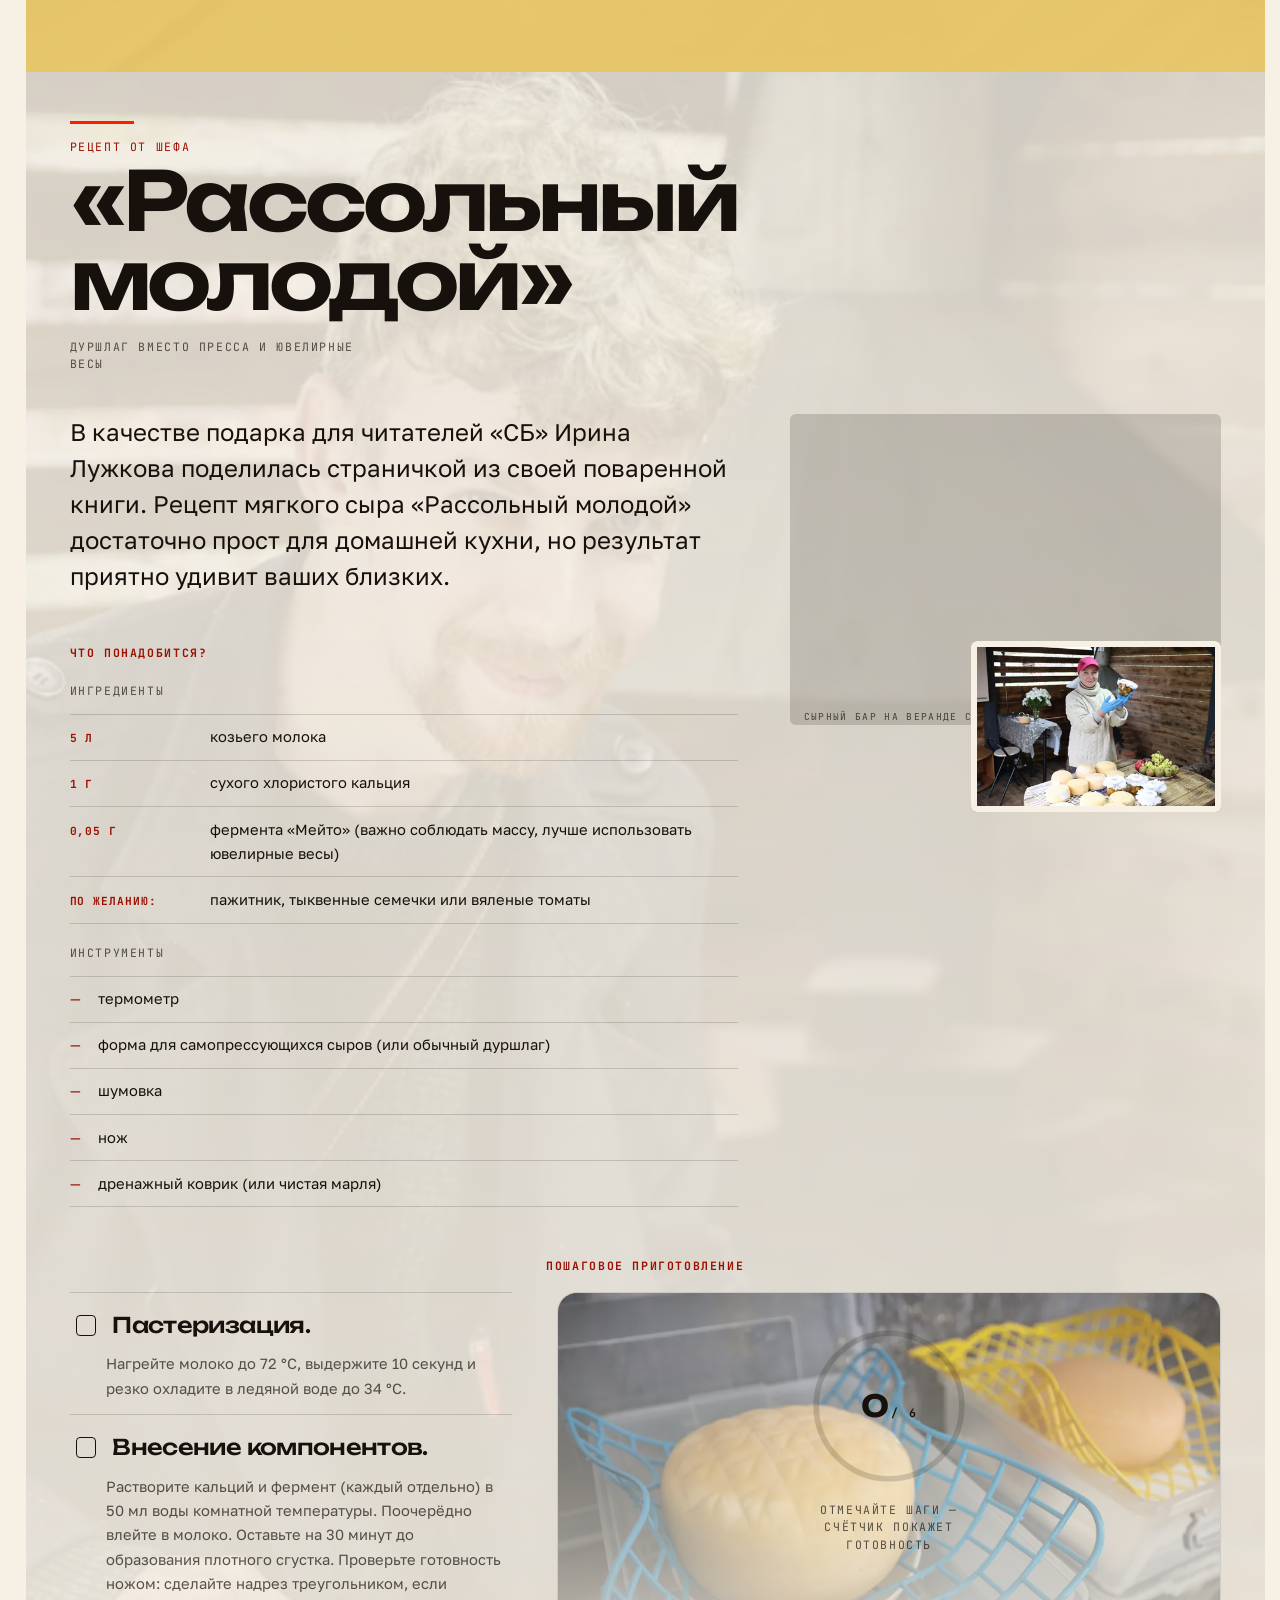
==== commit 0150ac4e: "100%" ====
--- a/index.html
+++ b/index.html
@@ -132,6 +132,13 @@
   <p class="rail__temp mono" aria-hidden="true"><span data-rail-temp>10.0</span> °C</p>
 </aside>
 
+<!-- Кнопка «наверх»: закреплена справа снизу, появляется сразу после героя -->
+<a class="to-top" href="#top" data-to-top aria-label="Наверх">
+  <svg viewBox="0 0 24 24" aria-hidden="true" focusable="false">
+    <path d="M12 19V5M6 11l6-6 6 6" fill="none" stroke="currentColor" stroke-width="1.7" stroke-linecap="round" stroke-linejoin="round"></path>
+  </svg>
+</a>
+
 <main id="main">
 
 <!-- Герой -->
--- a/style.css
+++ b/style.css
@@ -551,6 +551,35 @@
   backdrop-filter: blur(8px);
   -webkit-backdrop-filter: blur(8px);
   opacity: 0.65;
+}
+
+/* ── Кнопка «наверх»: справа снизу, появляется после героя ─────────────── */
+.to-top {
+  position: fixed;
+  right: clamp(0.9rem, 2.4vw, 2rem);
+  bottom: clamp(0.9rem, 2.4vw, 2rem);
+  z-index: 63;
+  display: grid;
+  place-items: center;
+  width: clamp(2.9rem, 5.5vw, 3.3rem);
+  aspect-ratio: 1;
+  border: 1px solid rgba(246, 240, 229, 0.28);
+  border-radius: 50%;
+  background: var(--ink);
+  color: var(--milk);
+  box-shadow: 0 1rem 2rem rgba(22, 17, 12, 0.22);
+  transition: opacity 0.4s linear, transform 0.6s var(--e-out), visibility 0.4s,
+    background-color 0.35s linear, color 0.35s linear, box-shadow 0.35s linear;
+}
+.to-top svg { width: 42%; }
+/* без JS кнопка просто всегда видна и работает как обычная ссылка-якорь */
+html.js .to-top { opacity: 0; visibility: hidden; transform: translate3d(0, 0.9rem, 0) scale(0.92); }
+html.js .to-top.is-visible { opacity: 1; visibility: visible; transform: none; }
+.to-top:hover, .to-top:focus-visible,
+html.js .to-top.is-visible:hover, html.js .to-top.is-visible:focus-visible {
+  background: var(--brand-red); /* не --red: в «красной» теме он подменяется на чернила */
+  color: var(--ink);
+  box-shadow: 0 1.2rem 2.4rem rgba(22, 17, 12, 0.3);
 }
 
 /* ── Герой ──────────────────────────────────────────────────────────────── */
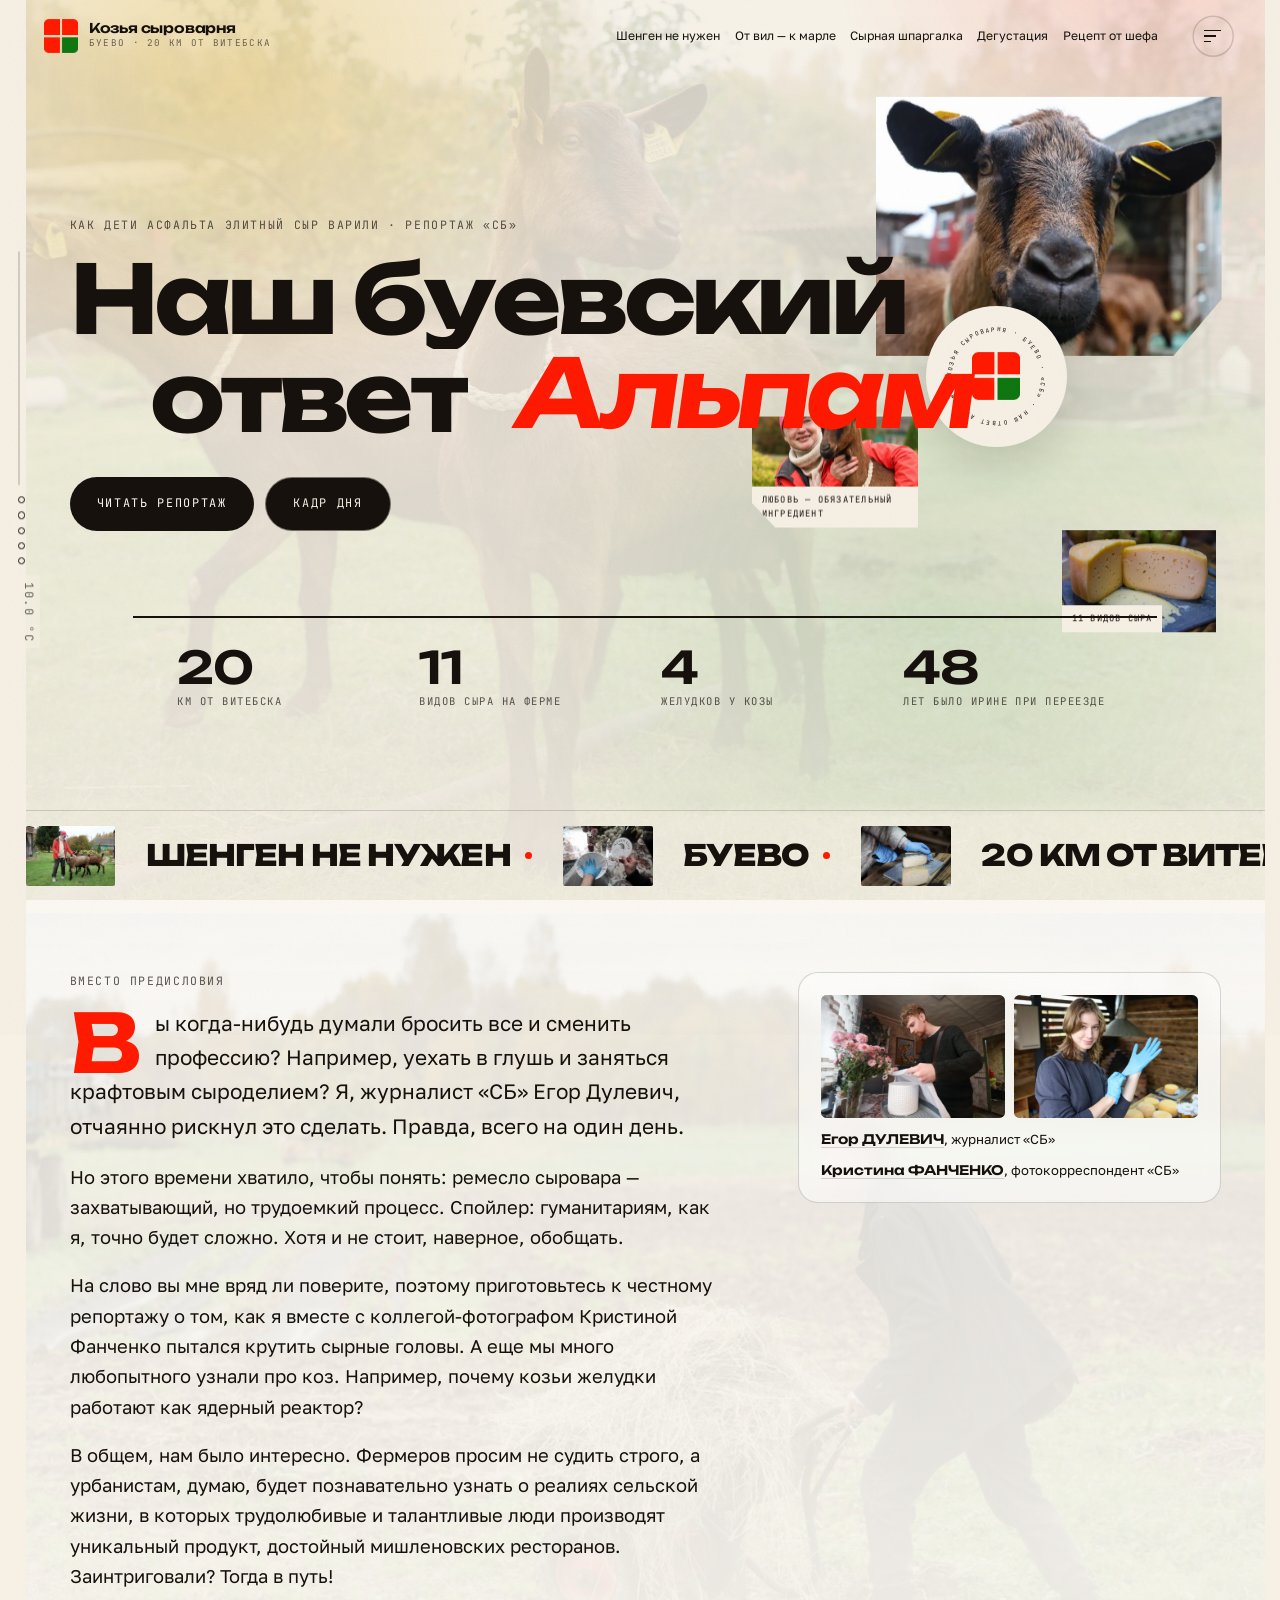
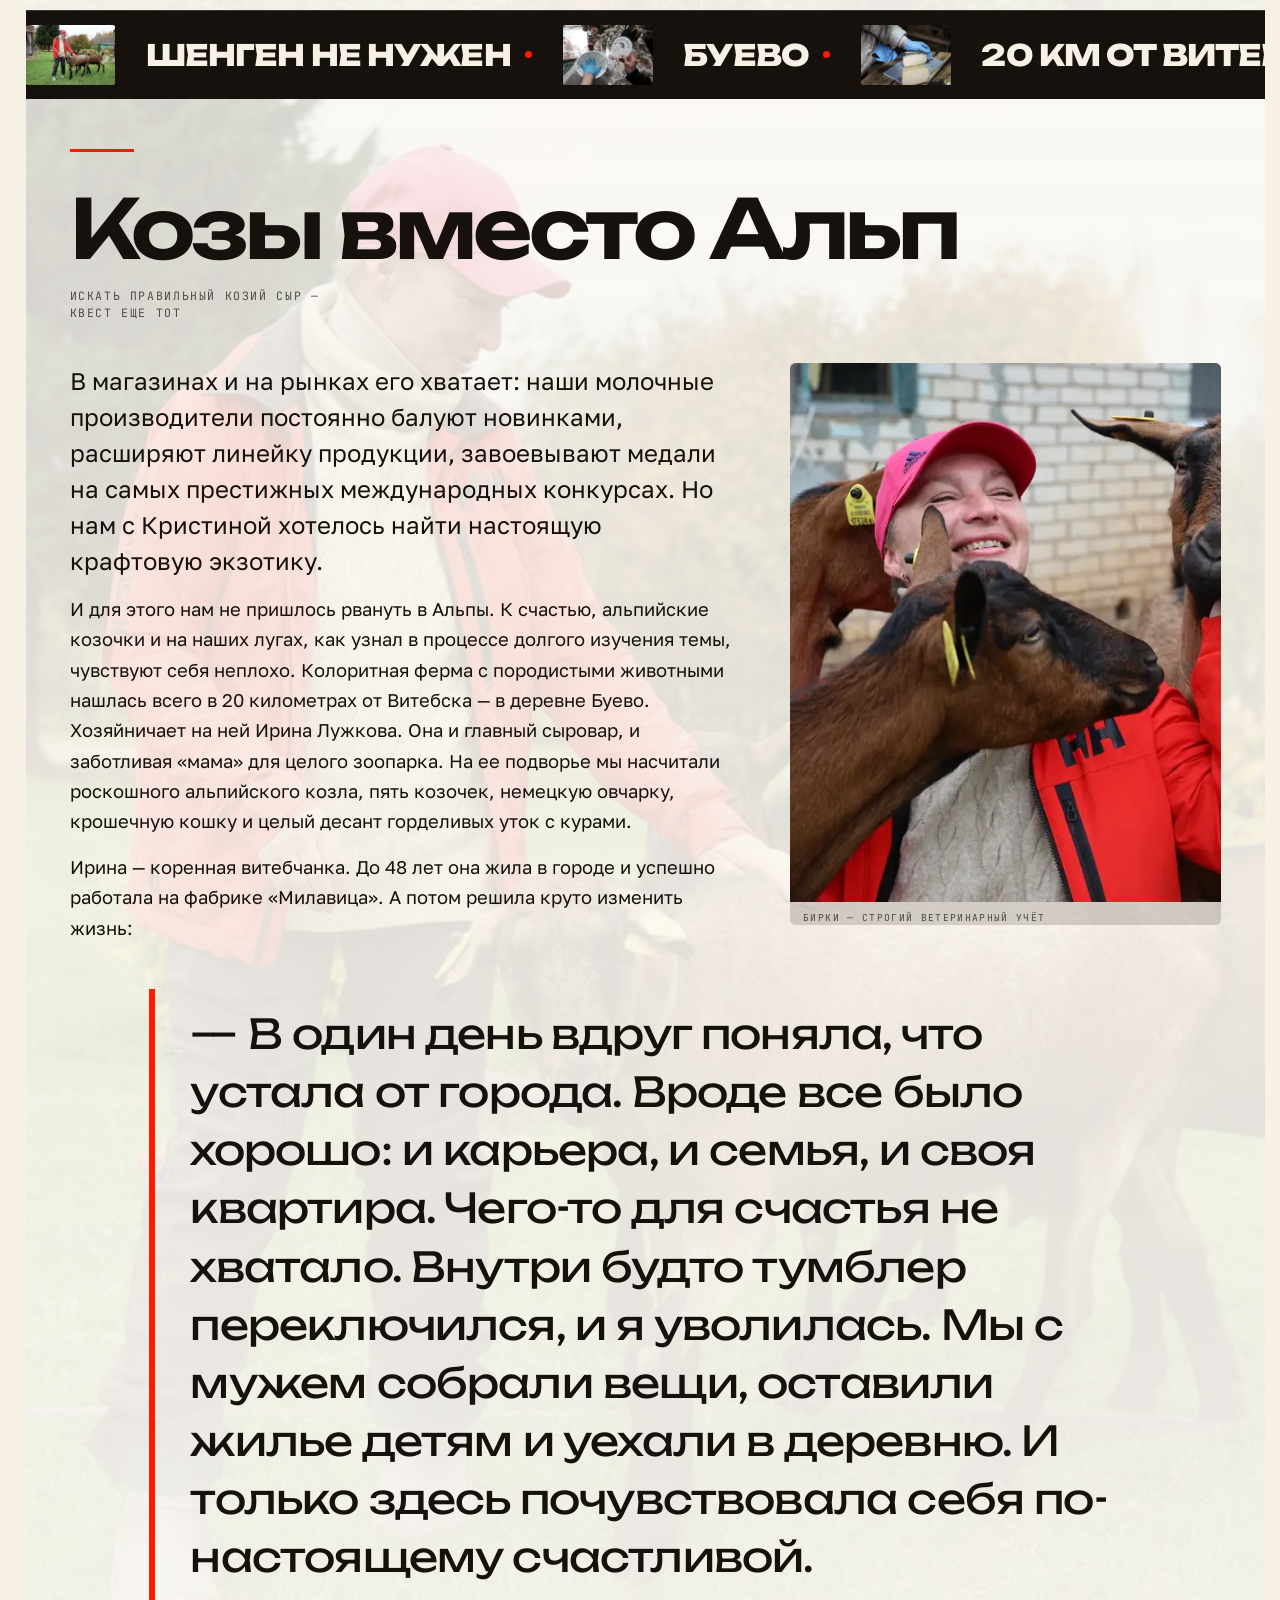
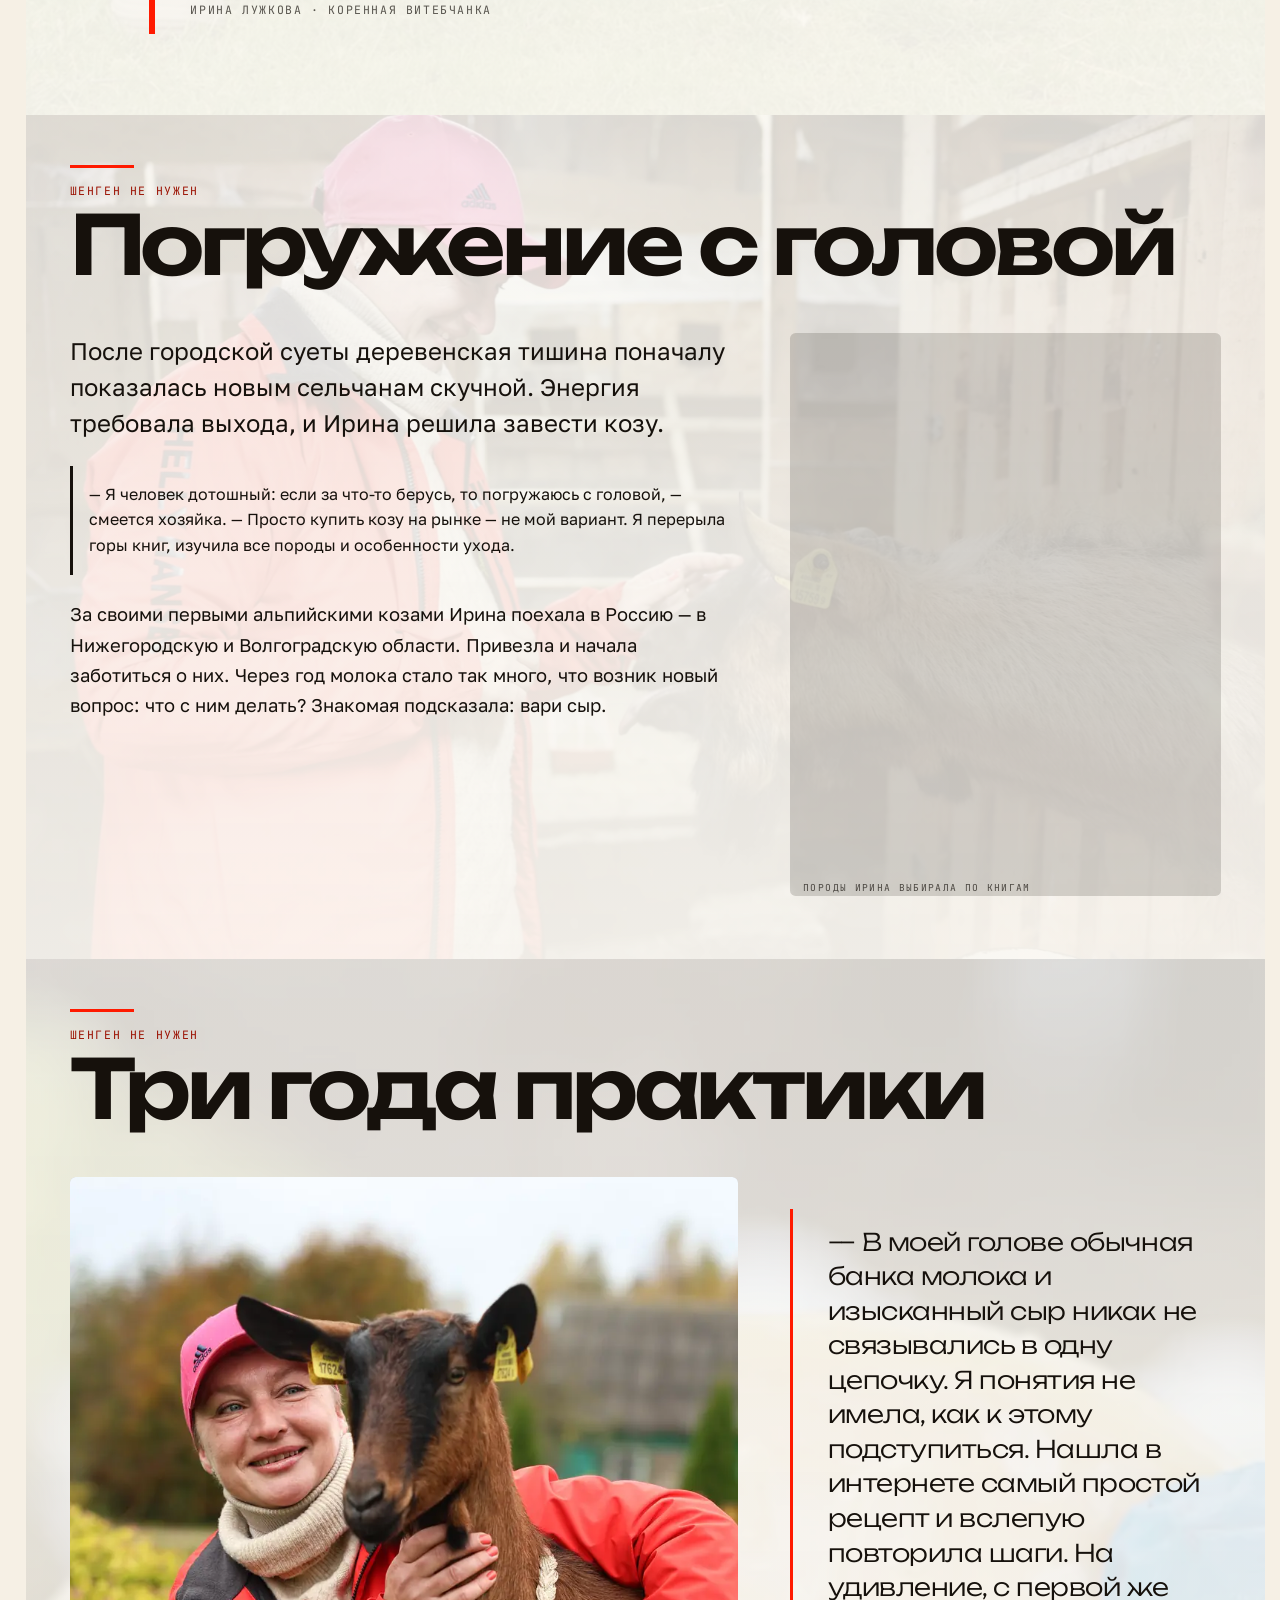
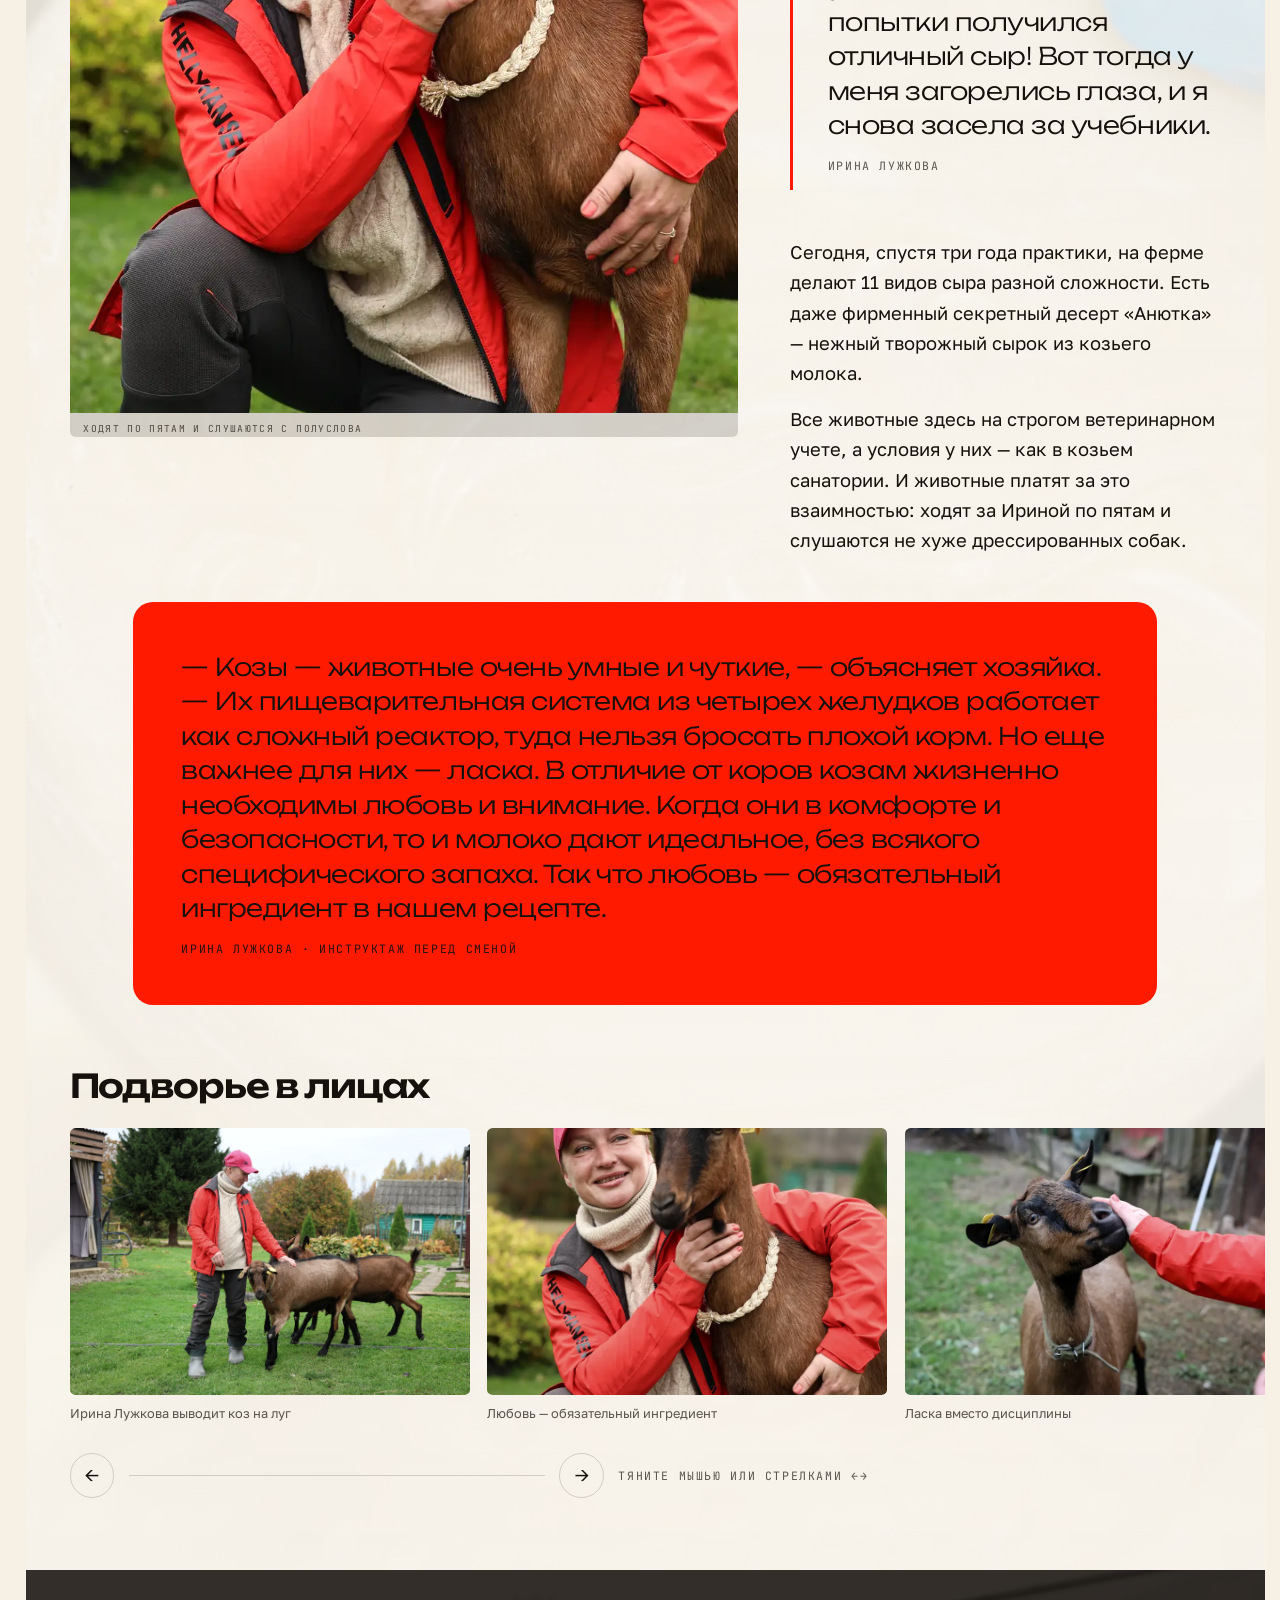
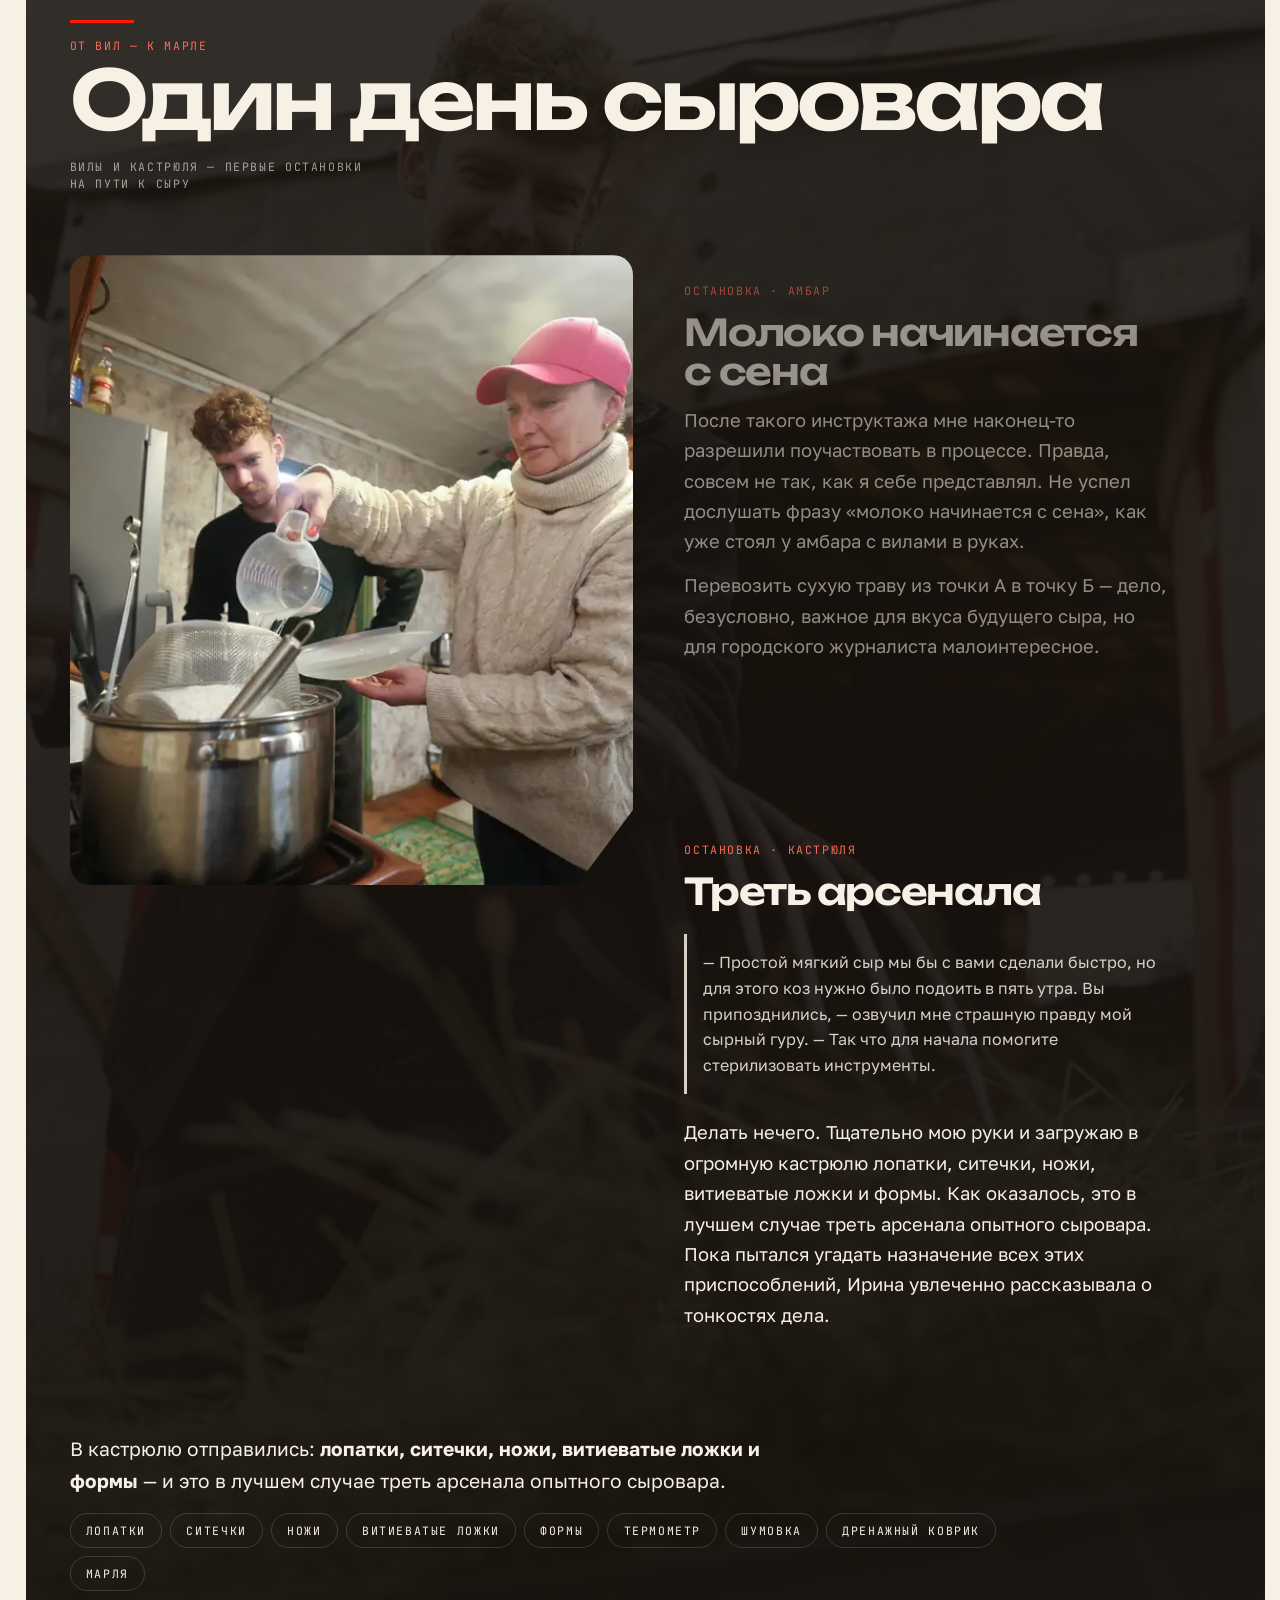
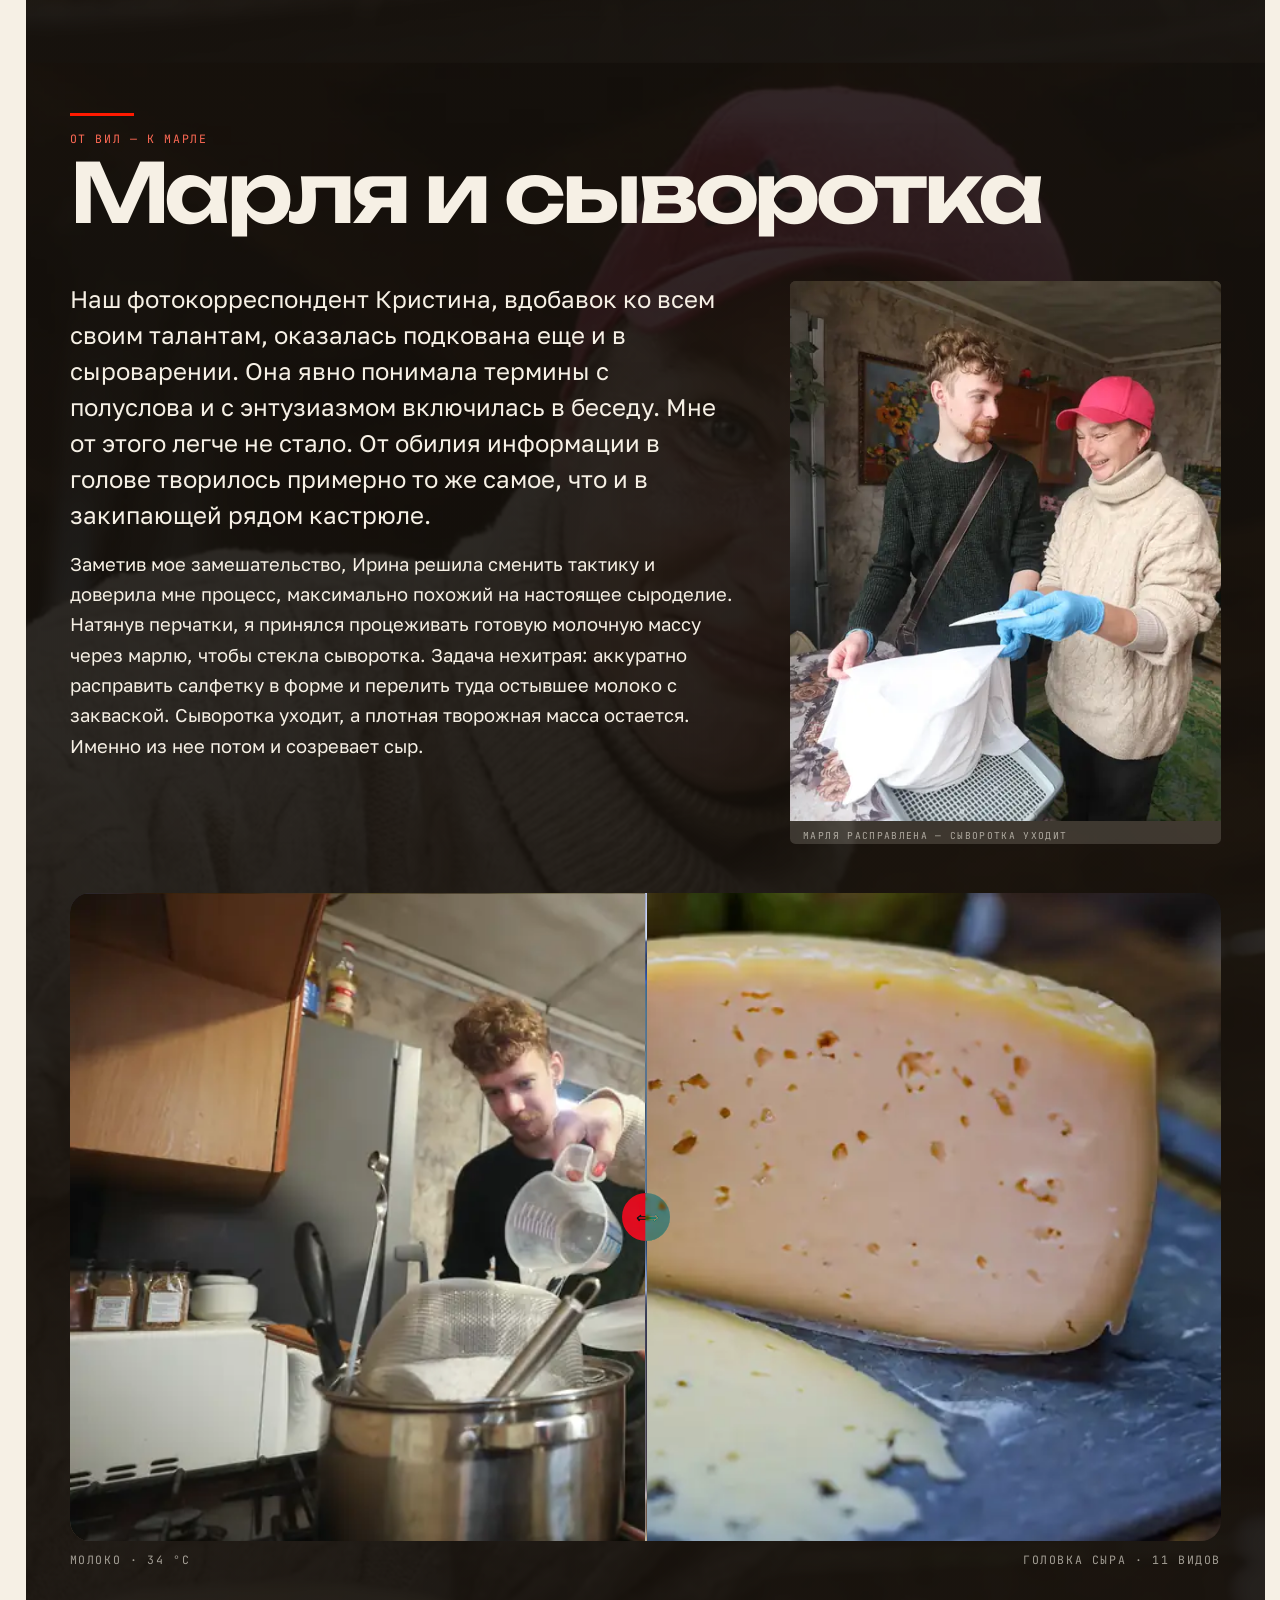
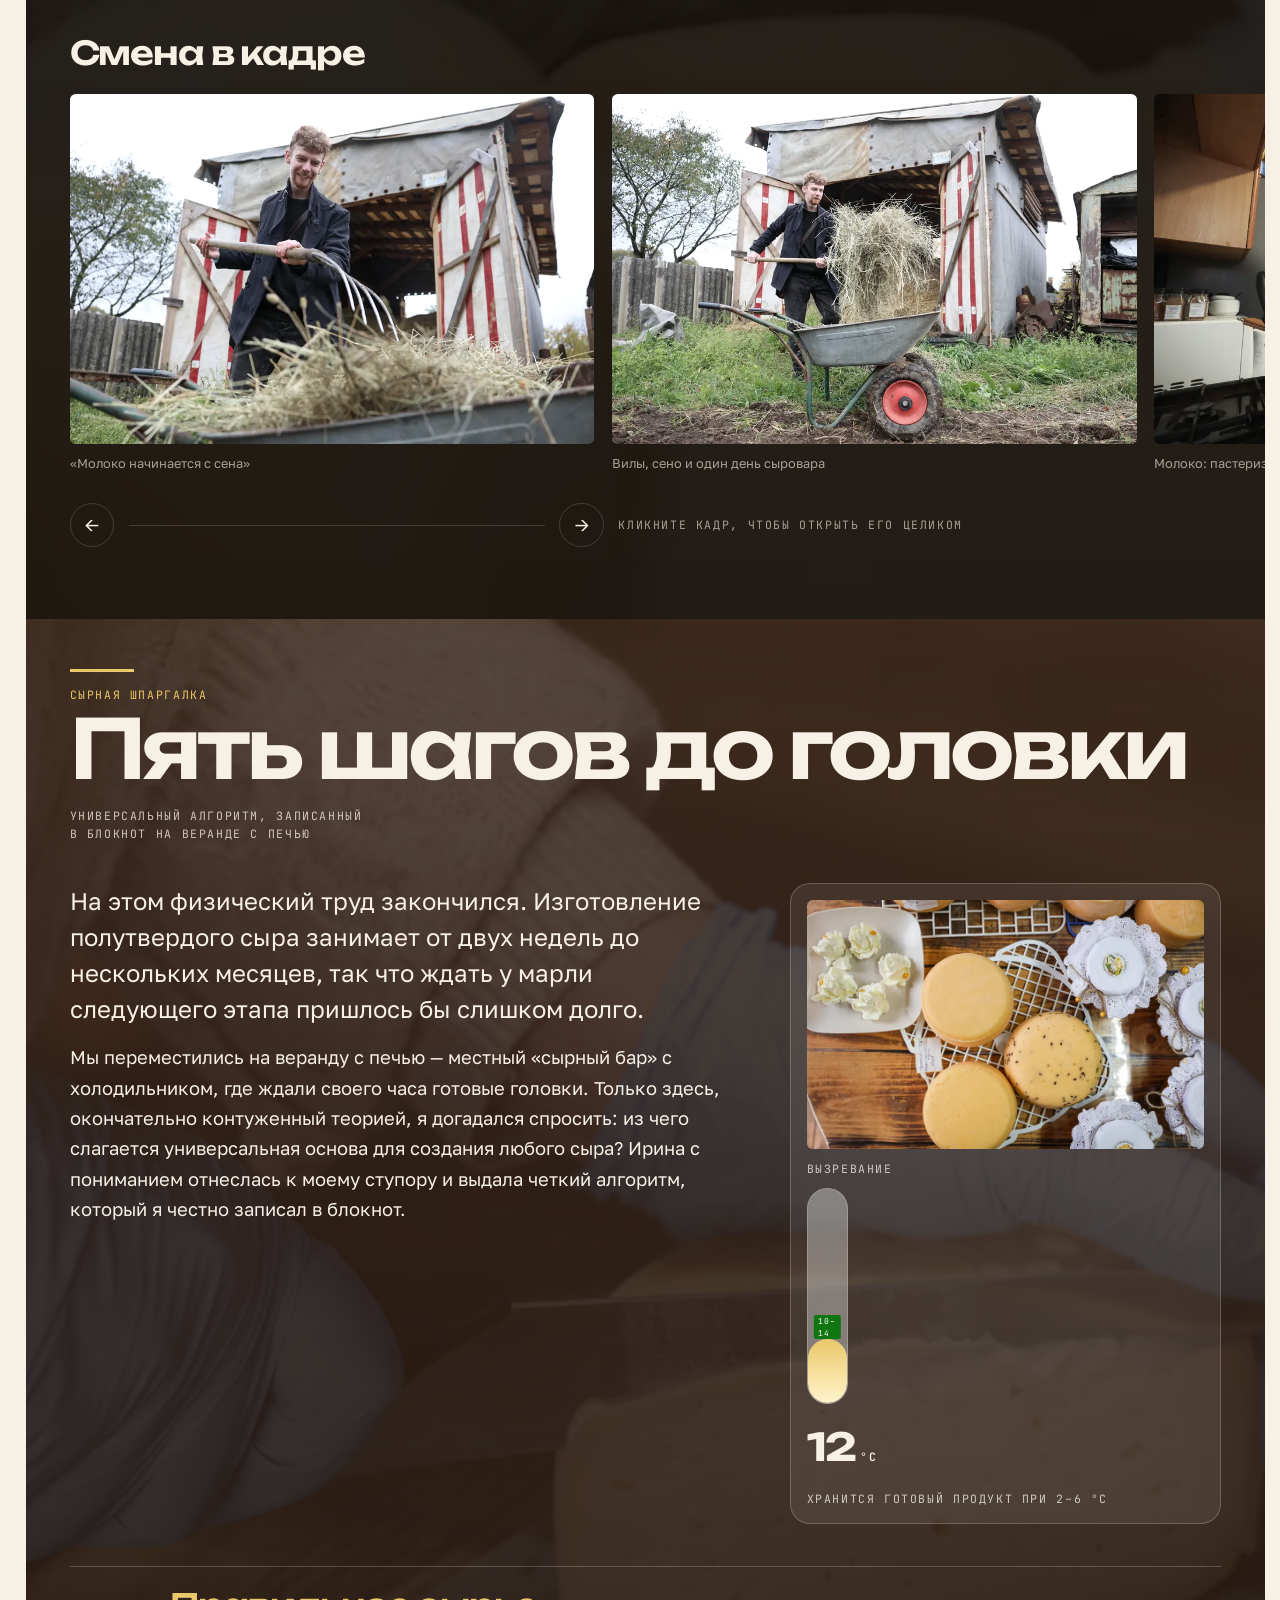
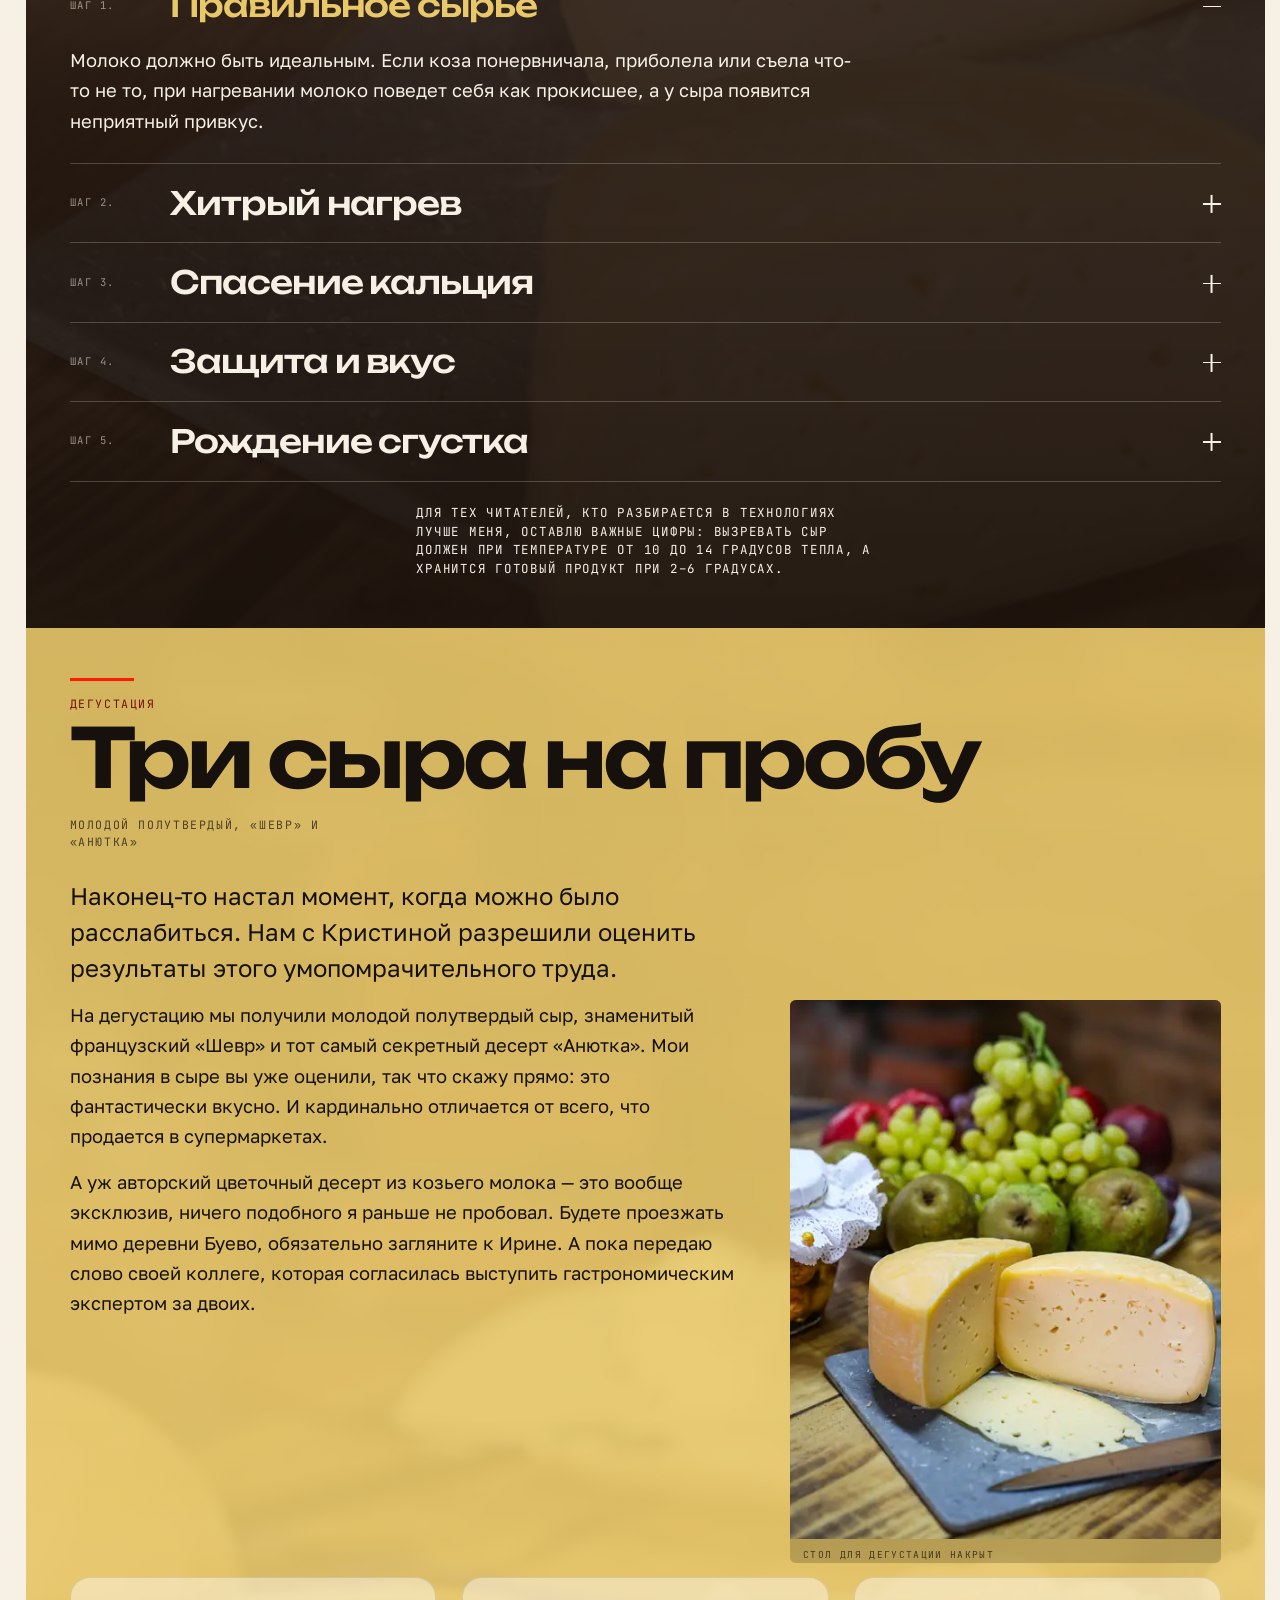
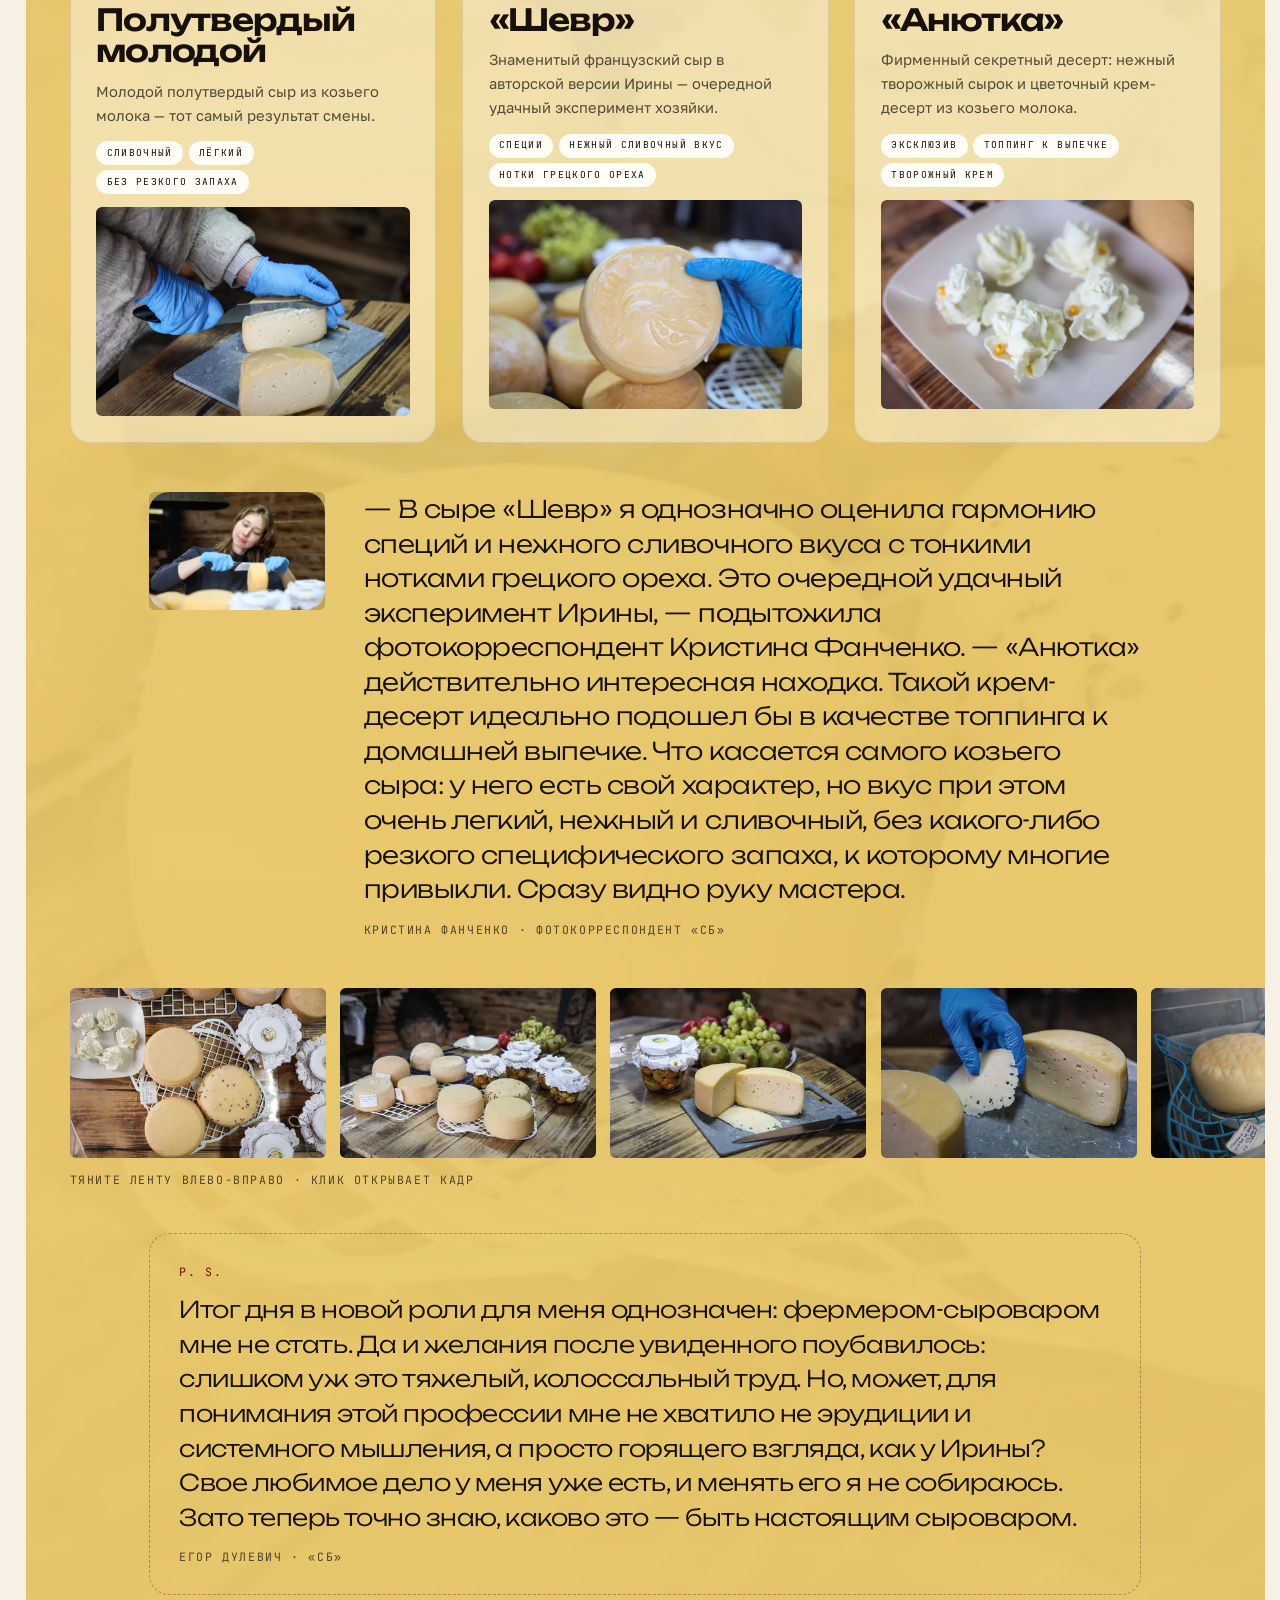
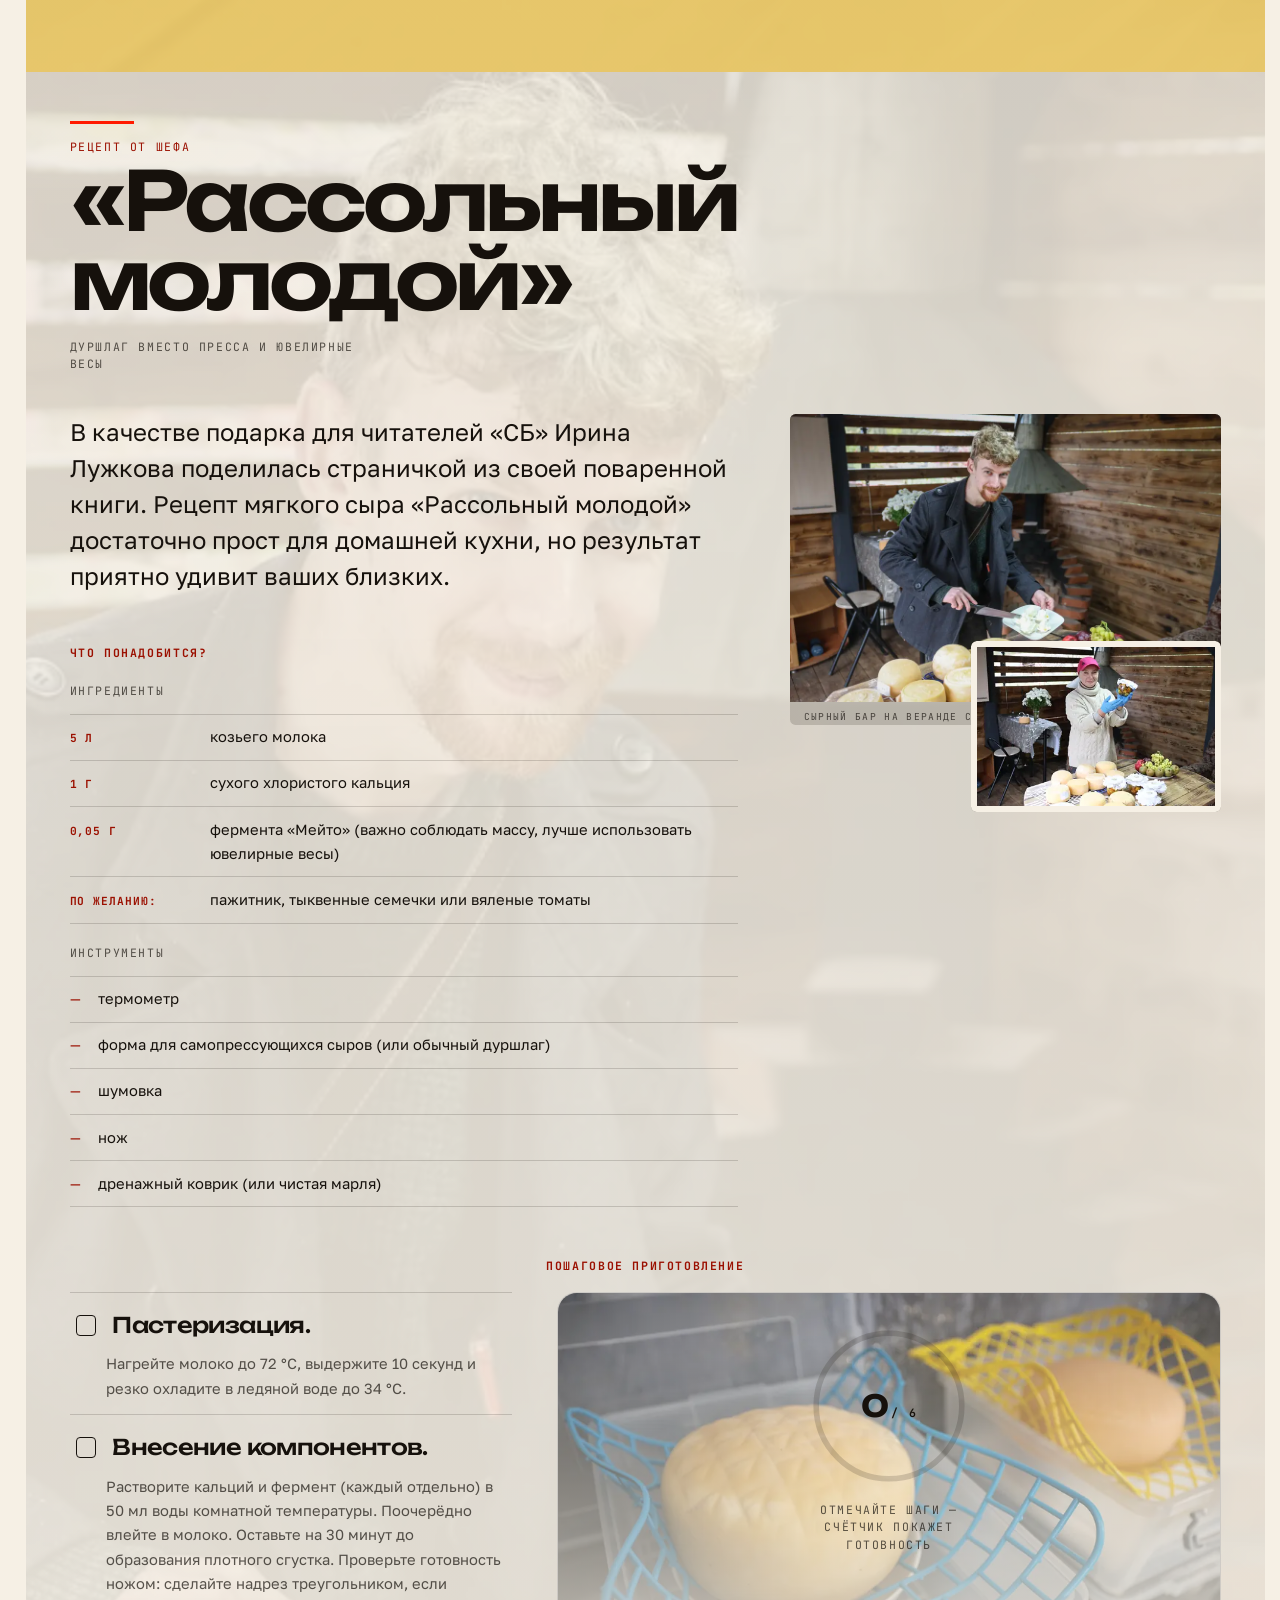
==== commit d82f4ffe: "100%" ====
--- a/index.html
+++ b/index.html
@@ -180,7 +180,7 @@
       <span class="line"><b data-split="chars">Наш буевский</b></span>
       <span class="line"><b data-split="chars">ответ</b> <em data-split="chars">Альпам</em></span>
     </h1>
-    <p class="hero__deck" data-reveal="up">Как дети асфальта пытались перехитрить породистых коз и сварить элитный сыр — журналисты «СБ» стали… сыроварами</p>
+    
     <div class="hero__cta" data-reveal="up">
       <a class="btn btn--solid" href="#intro" data-magnetic>Читать репортаж</a>
       <button class="btn btn--outline" type="button" data-lightbox-open data-photo="35" data-magnetic>Кадр дня</button>
@@ -242,7 +242,7 @@
         </figure>
       </div>
       <p class="authcard__who"><a class="author-link" href="https://www.sb.by/author/2009089-egor-dulevich/" target="_blank" rel="noopener"><b>Егор ДУЛЕВИЧ</b></a>, журналист «СБ»</p>
-      <p class="authcard__who"><a class="author-link" href="https://www.sb.by/author/1885850-kristina-fanchenko-20241119/" target="_blank" rel="noopener"><b>Кристина ФАНЧЕНКО</b></a>, фото «СБ»</p>
+      <p class="authcard__who"><a class="author-link" href="https://www.sb.by/author/1885850-kristina-fanchenko-20241119/" target="_blank" rel="noopener"><b>Кристина ФАНЧЕНКО</b></a>, фотокорреспондент «СБ»</p>
     </aside>
   </div>
 
@@ -1012,7 +1012,7 @@
         <ul class="live__byline">
           <li>
             <img src="assets/img/opt/kyz-03-sm.webp" alt="" width="900" height="600" decoding="async">
-            <span><a class="author-link" href="https://www.sb.by/author/2009089-egor-dulevich/" target="_blank" rel="noopener" data-magnetic>Егор <b>ДУЛЕВИЧ</b></a>, «СБ»<i class="mono"> репортаж ·</i></span>
+            <span><a class="author-link" href="https://www.sb.by/author/2009089-egor-dulevich/" target="_blank" rel="noopener" data-magnetic>Егор <b>ДУЛЕВИЧ</b></a>, «СБ»<i class="mono"> dulevich@sb.by</i></span>
           </li>
           <li>
             <img src="assets/img/opt/kyz-42-sm.webp" alt="" width="900" height="600" decoding="async">
@@ -1034,7 +1034,7 @@
       <img src="assets/img/logo.png" alt="" class="quad quad--br" loading="lazy">
     </span>
     <p class="mono">«Наш буевский ответ Альпам» · журналисты «СБ» стали сыроварами</p>
-    <a class="foot__up mono" href="#top" data-magnetic>Наверх ↑</a>
+  
   </div>
 </footer>
 
--- a/style.css
+++ b/style.css
@@ -791,7 +791,7 @@
   -webkit-backdrop-filter: blur(10px);
 }
 .authcard__faces { display: grid; grid-template-columns: 1fr 1fr; gap: 0.55rem; }
-.ph--avatar { width: 100%; aspect-ratio: 1; border-radius: var(--radius); overflow: hidden; }
+.ph--avatar { width: 100%;  border-radius: var(--radius); overflow: hidden; }
 .ph--avatar img { width: 100%; height: 100%; object-fit: cover; object-position: center 18%; }
 .authcard__who { font-size: 0.82rem; line-height: 1.45; }
 .authcard__who b { font-family: var(--display); font-weight: 600; }
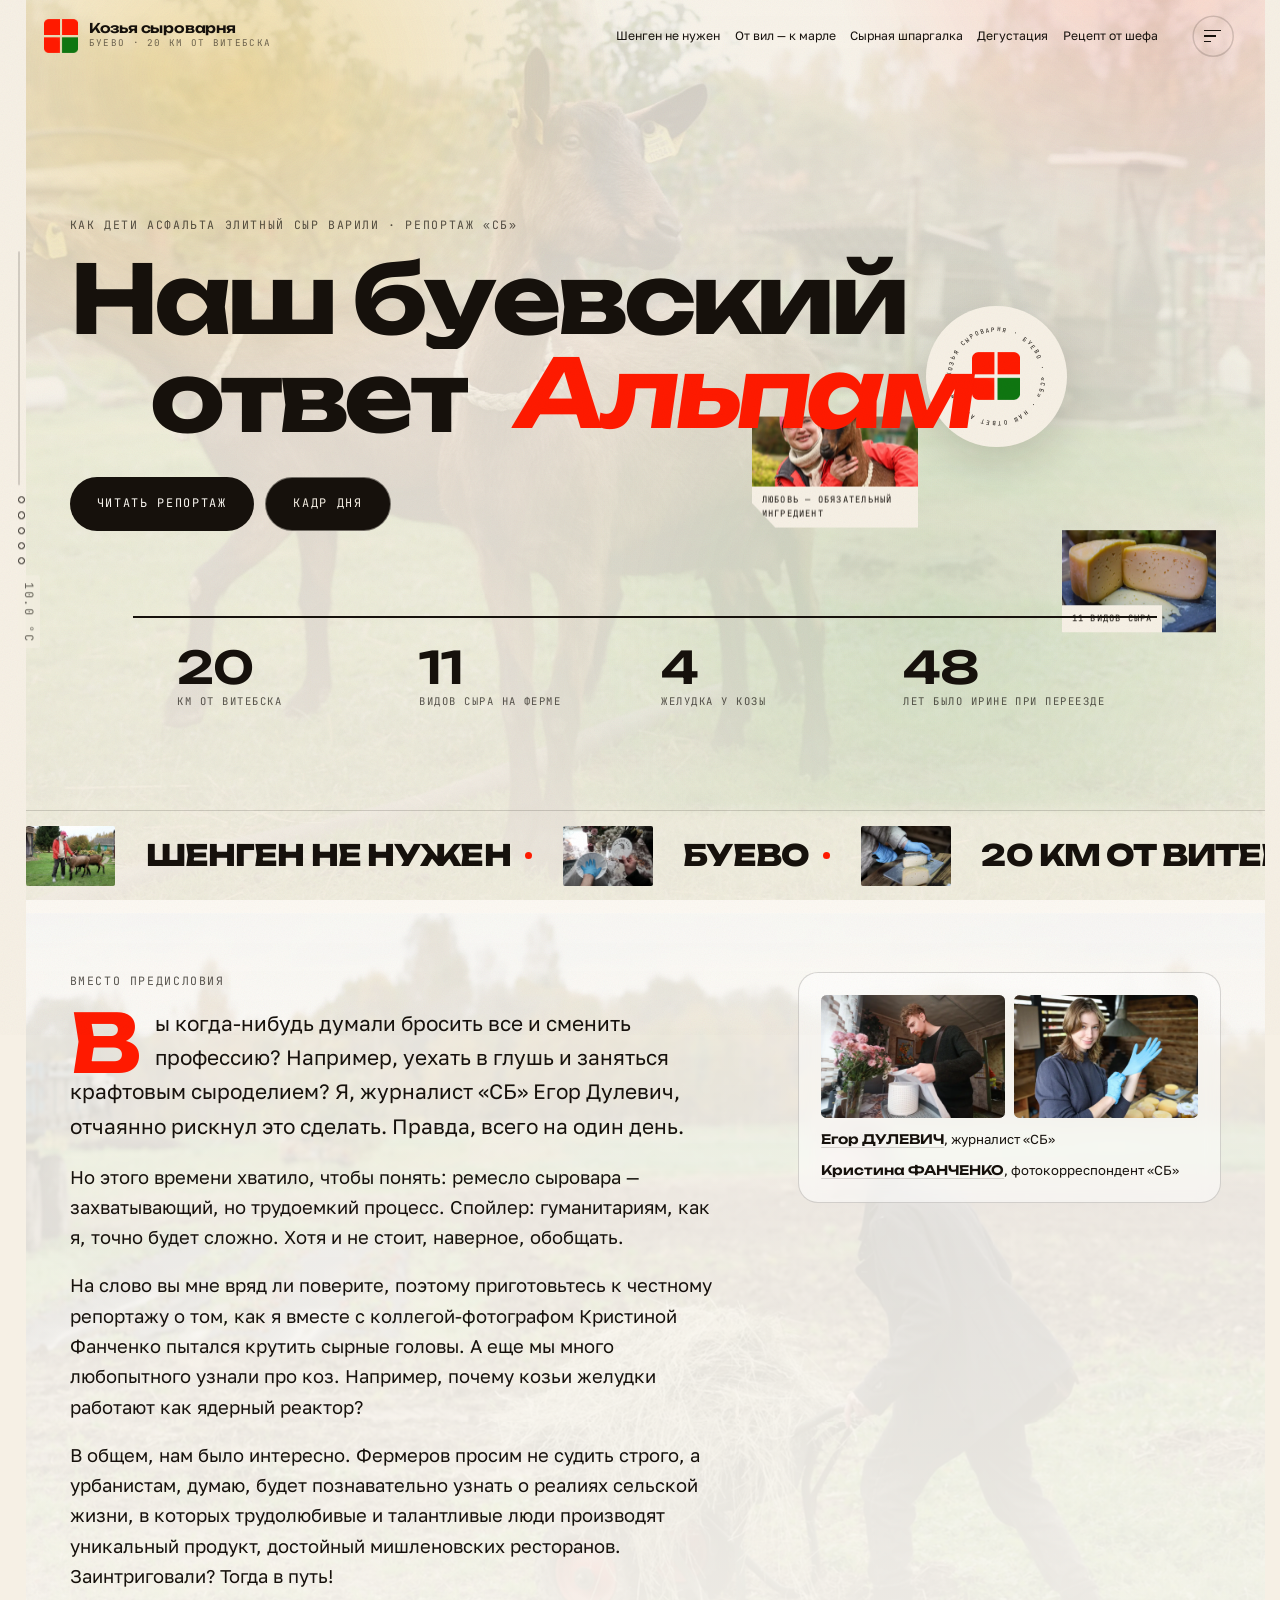
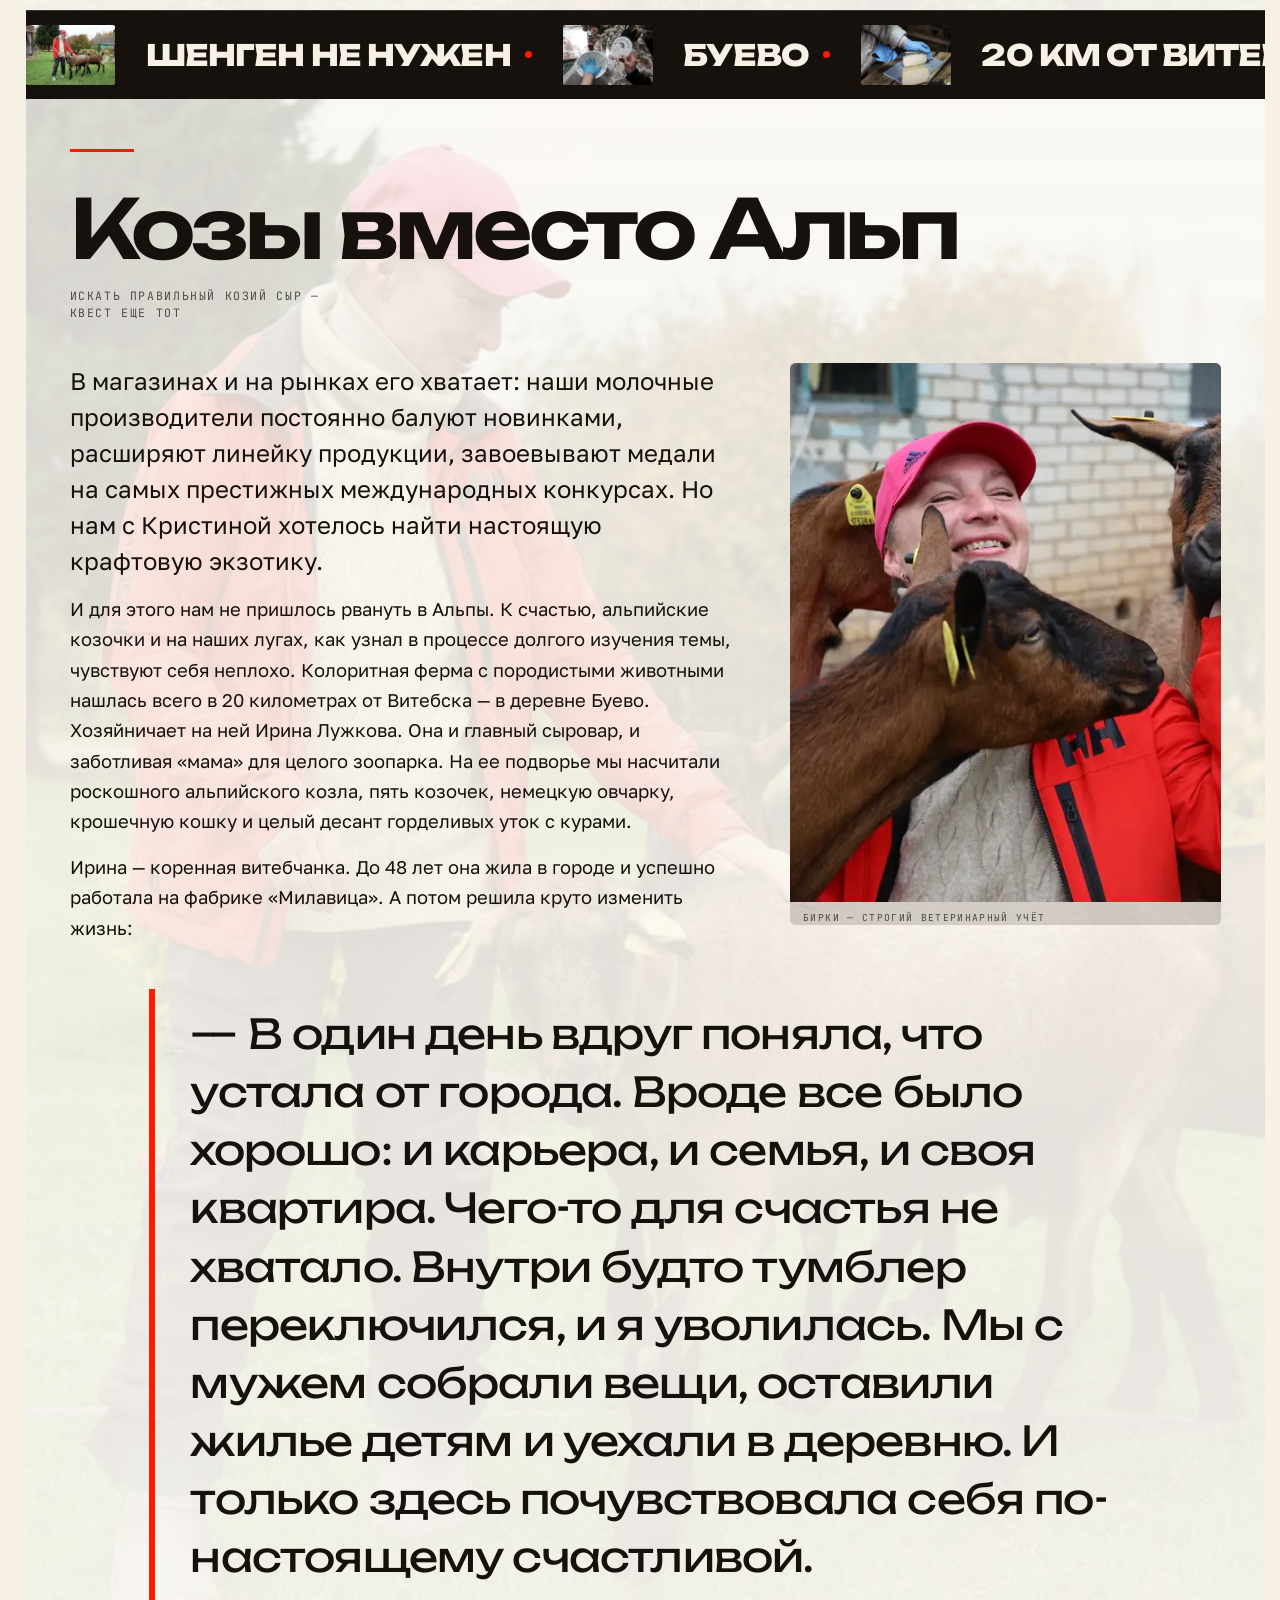
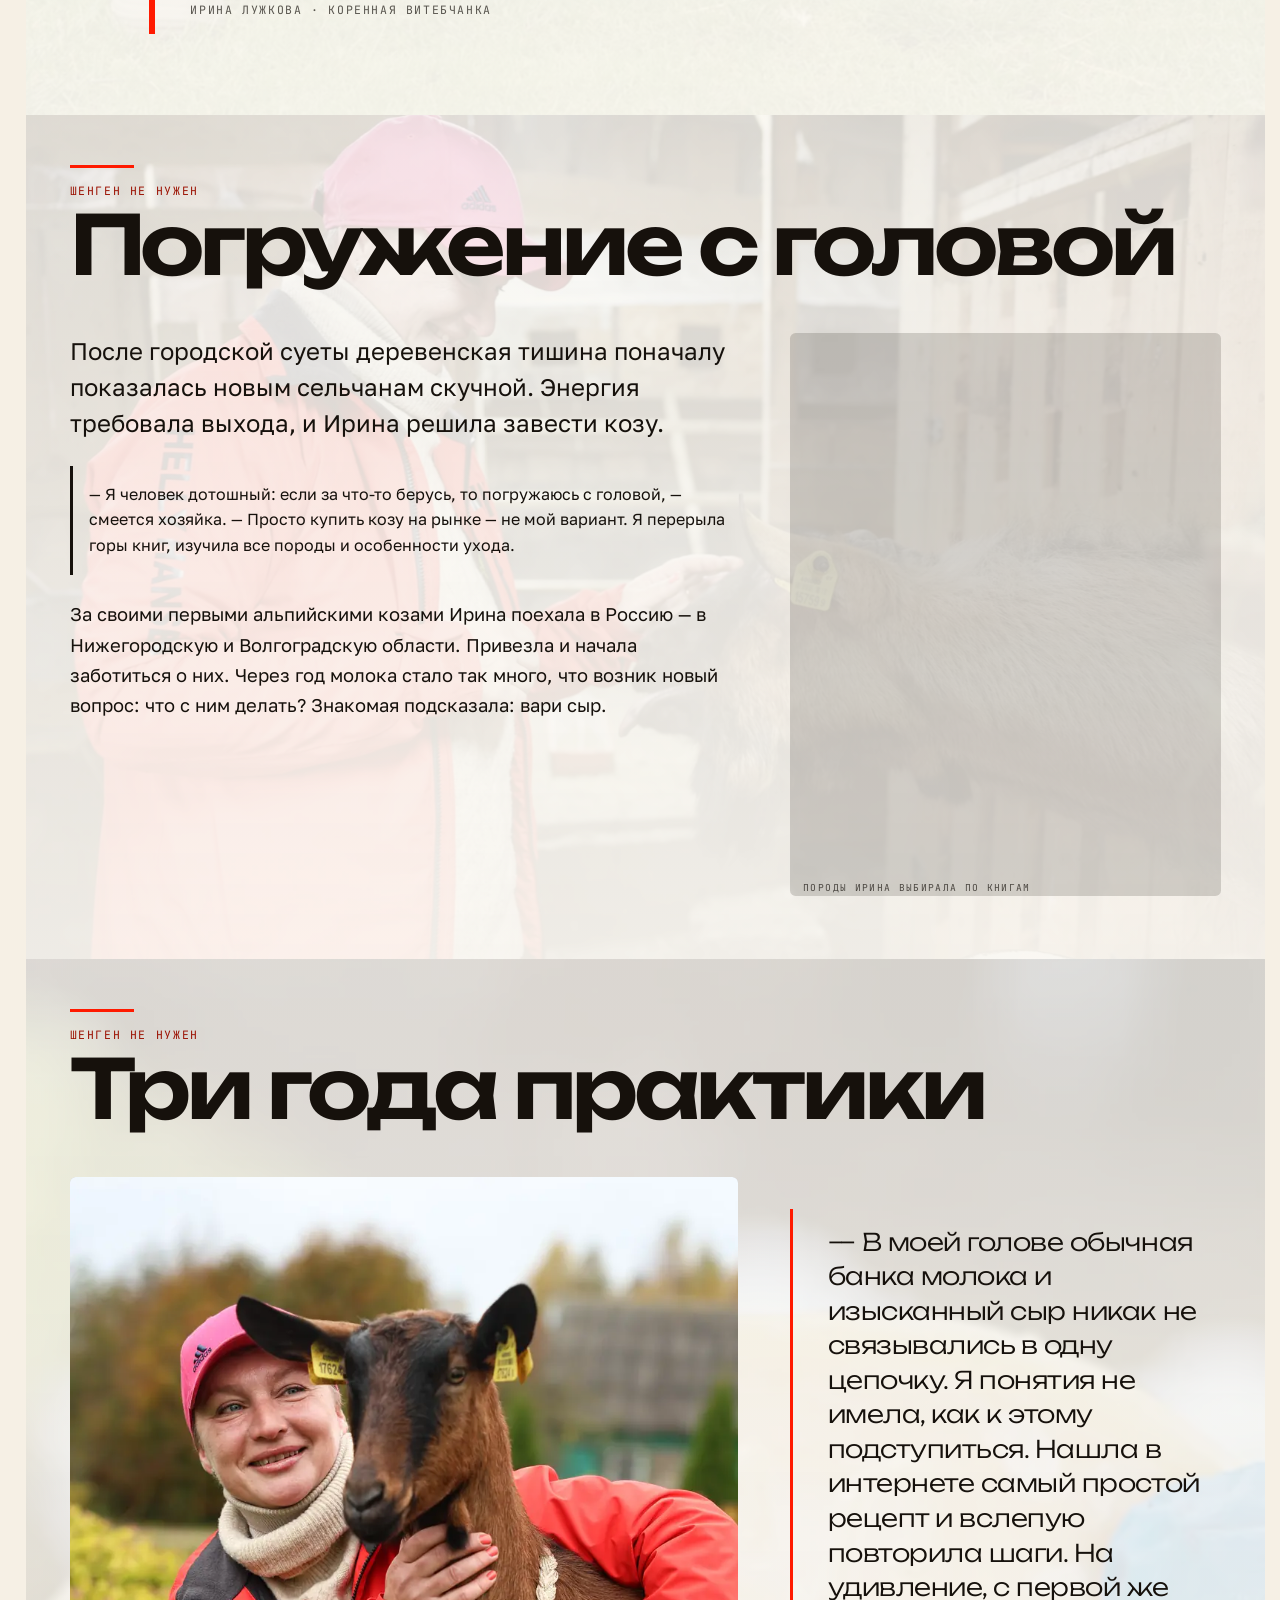
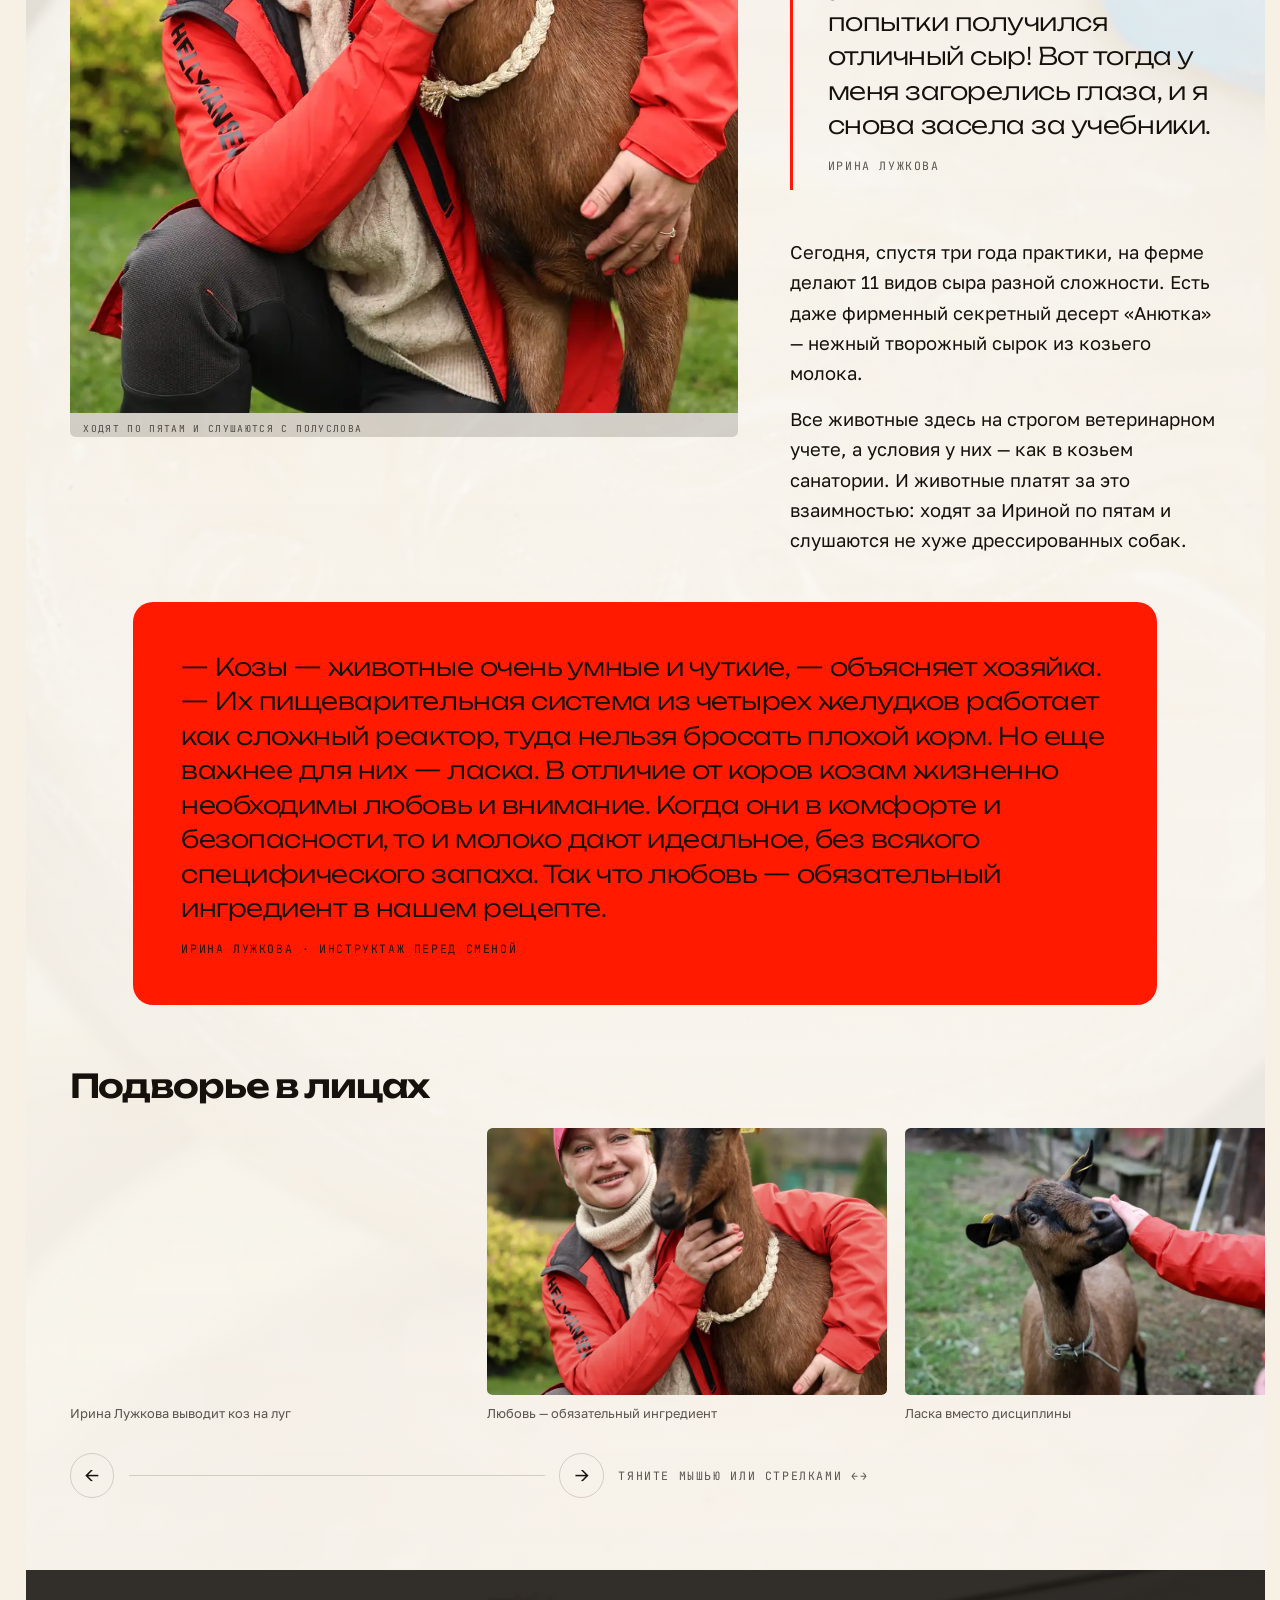
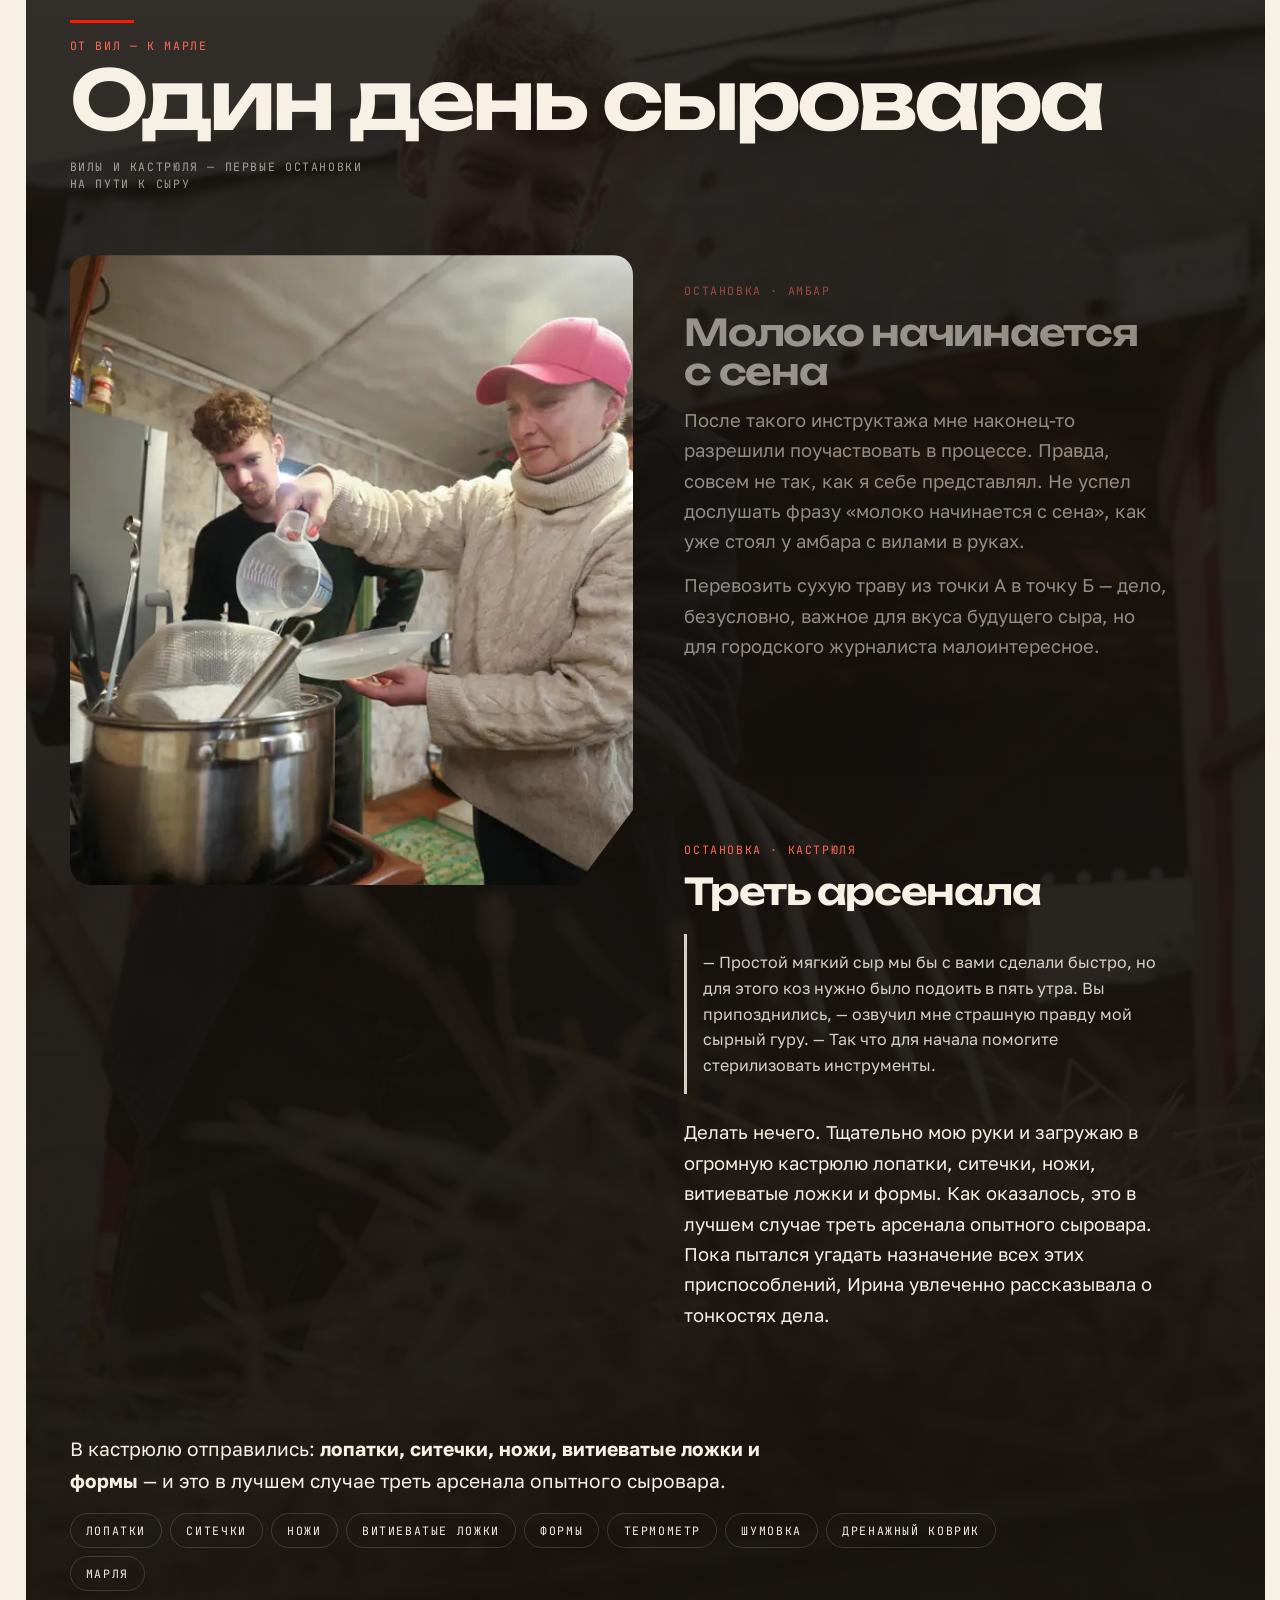
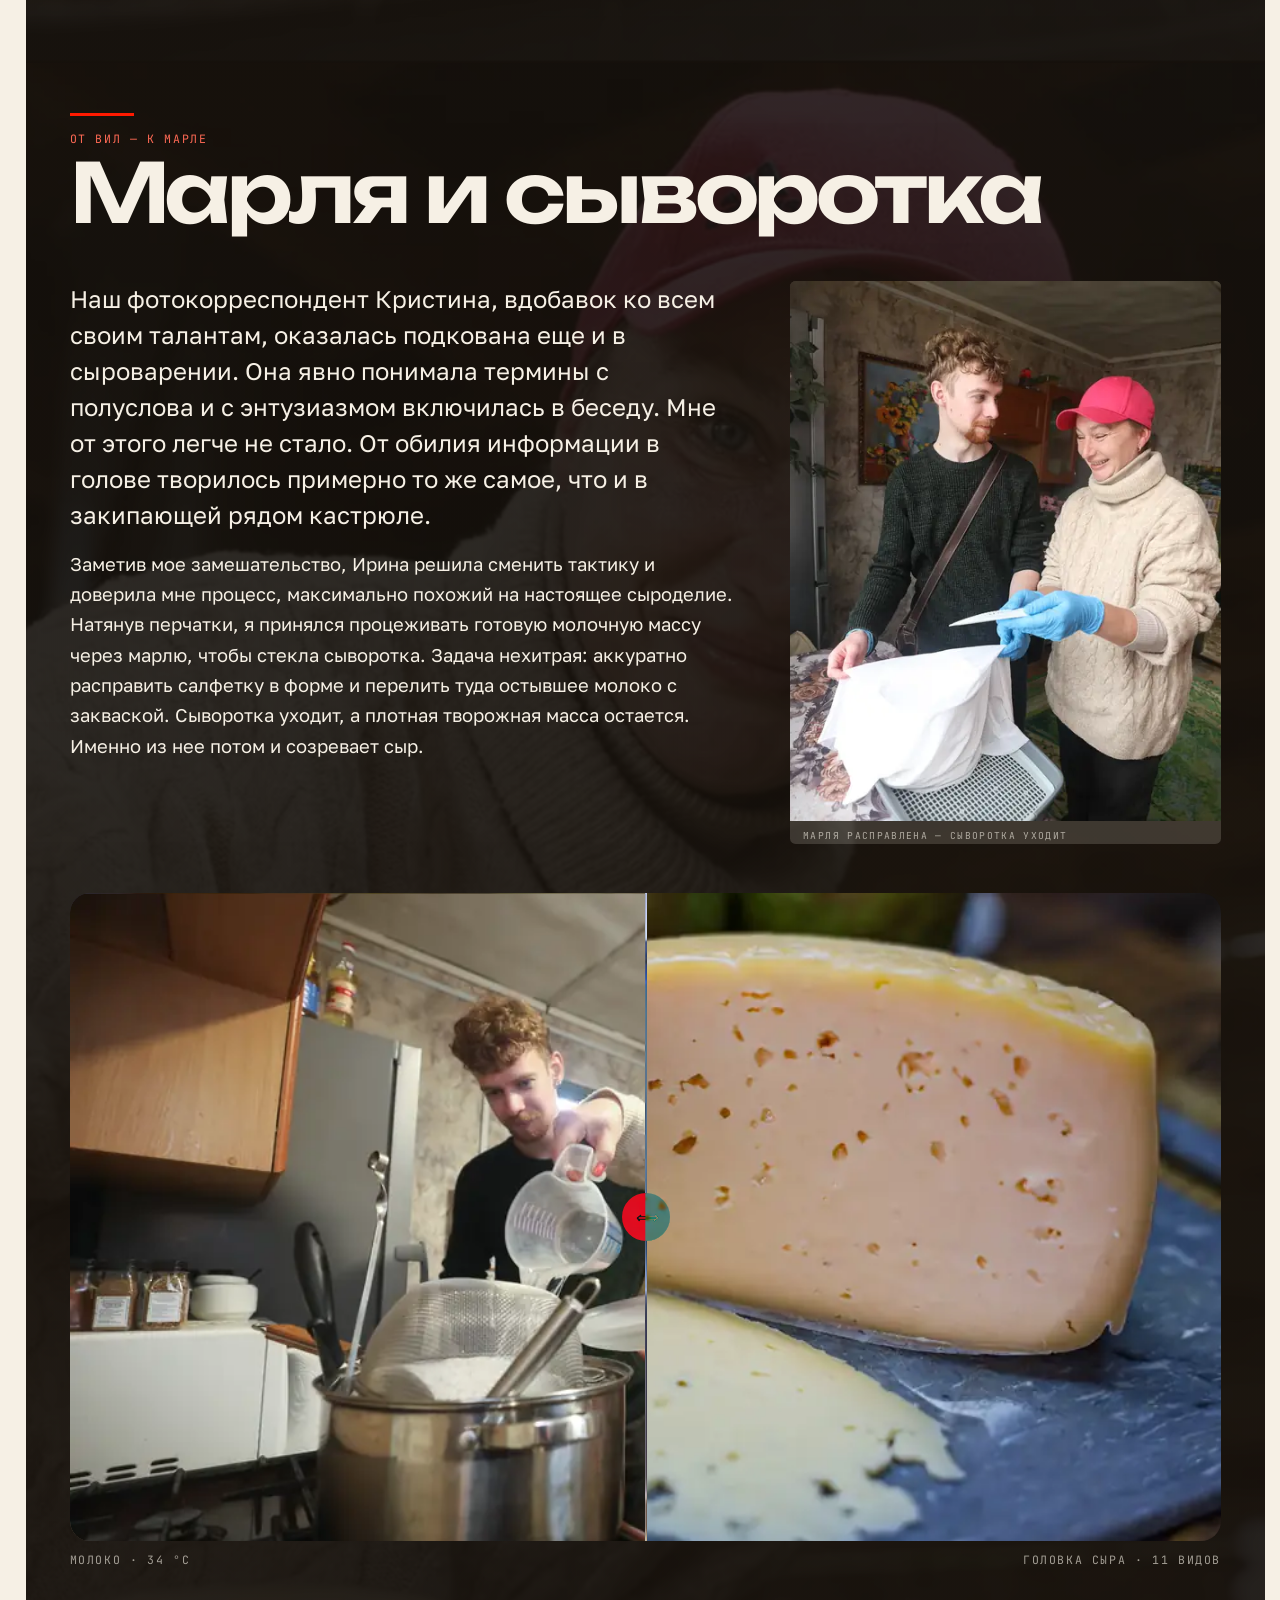
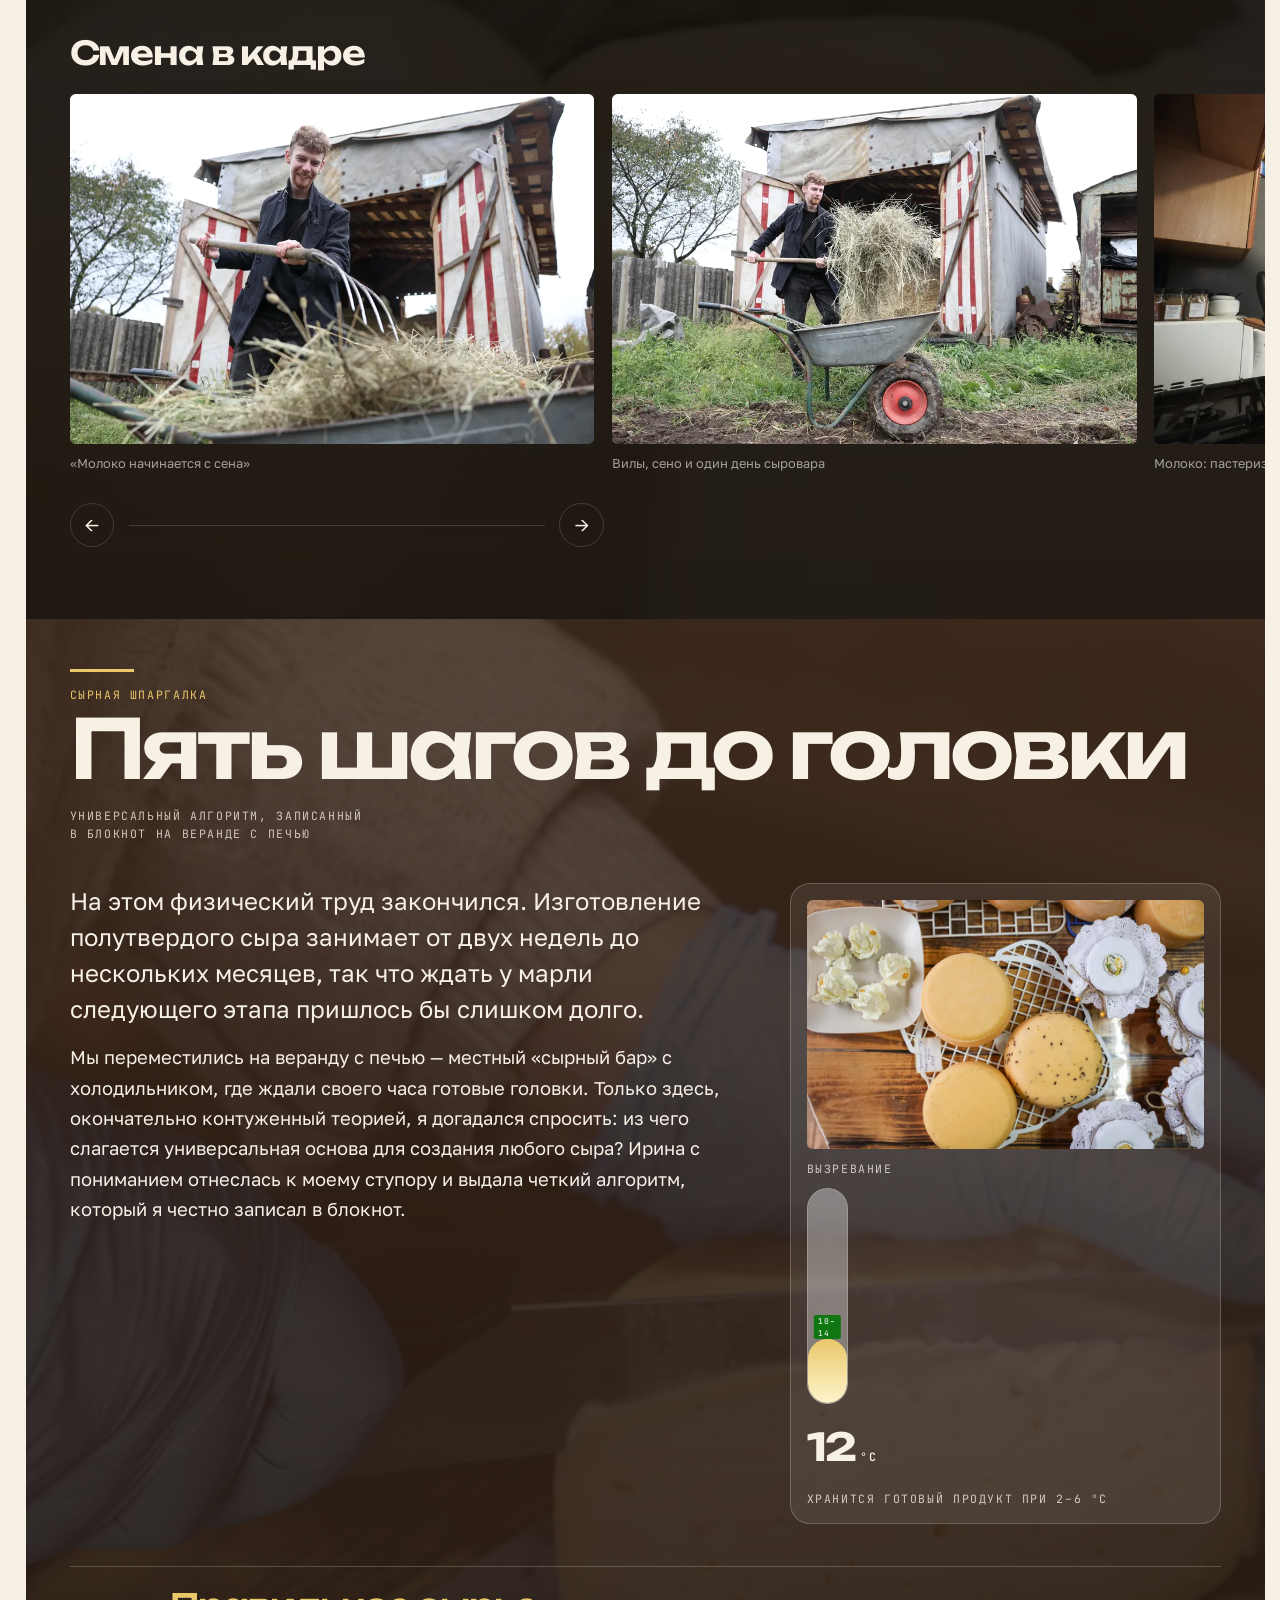
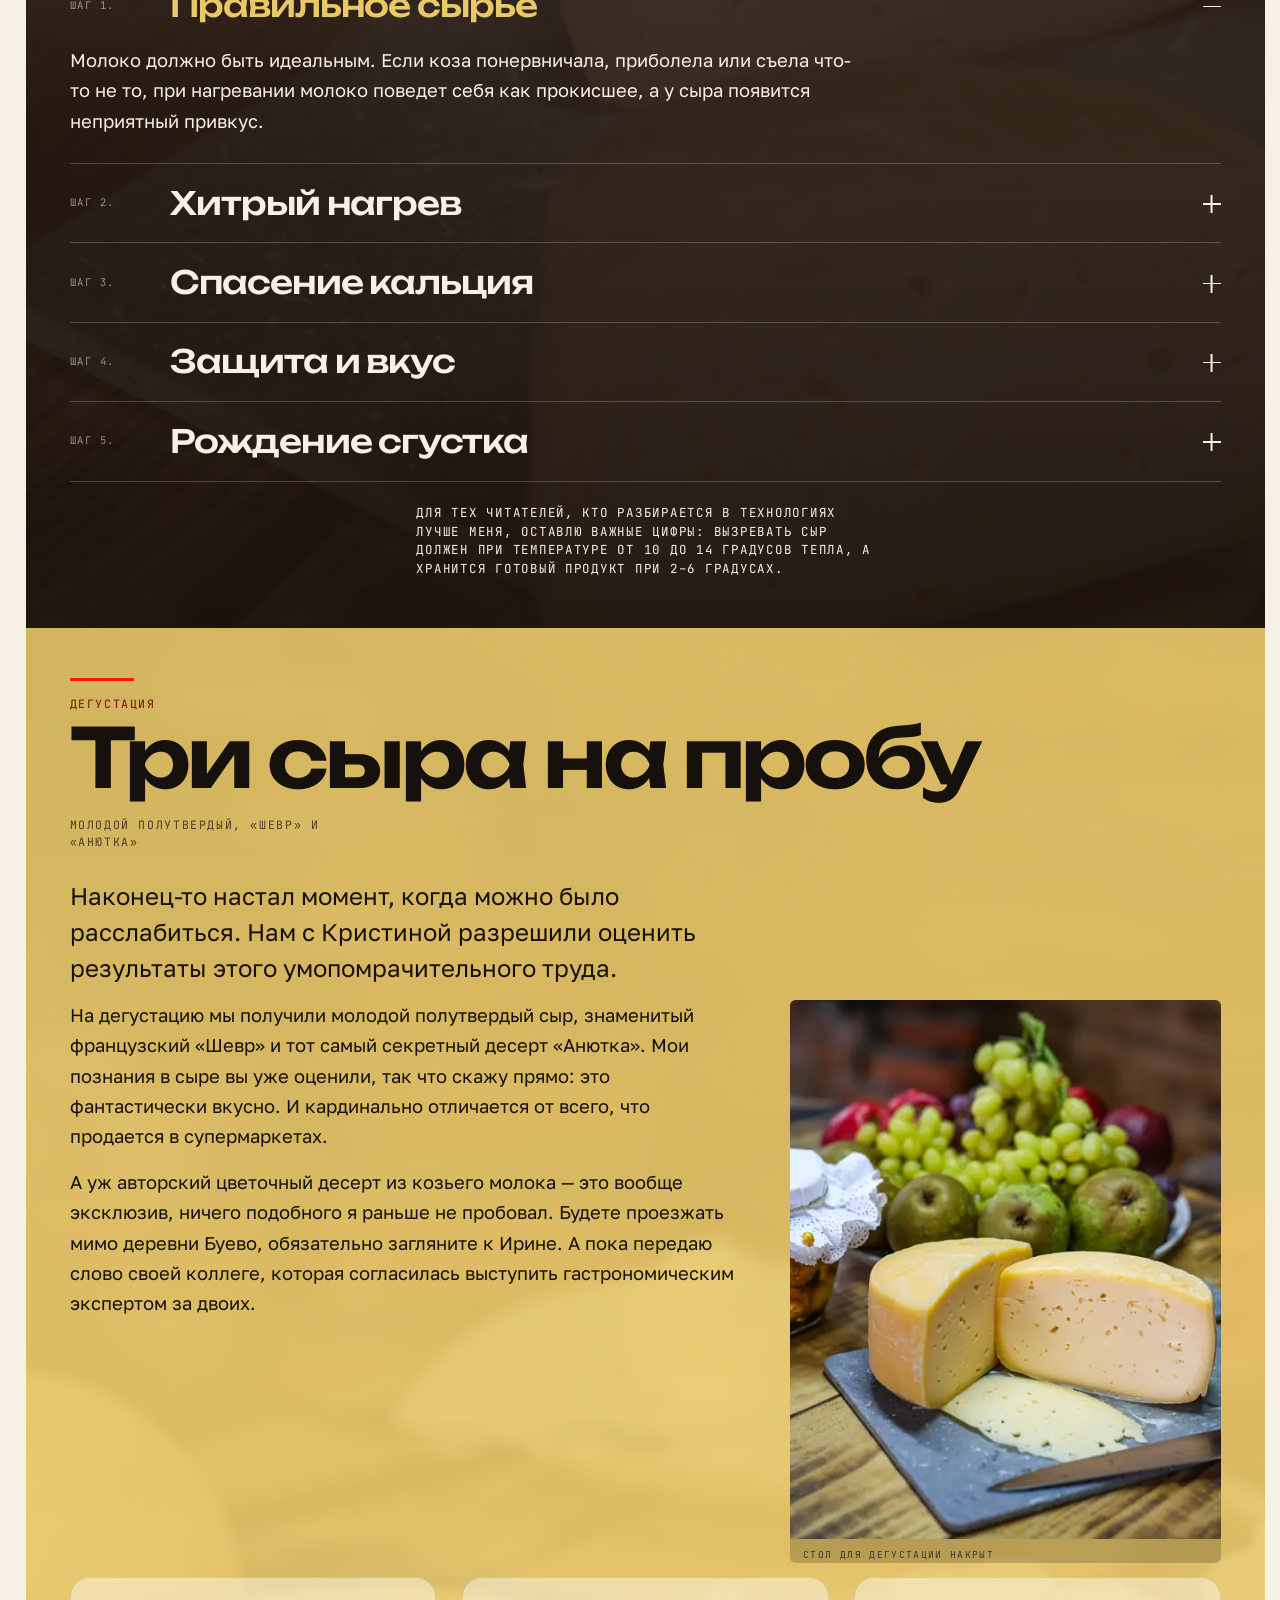
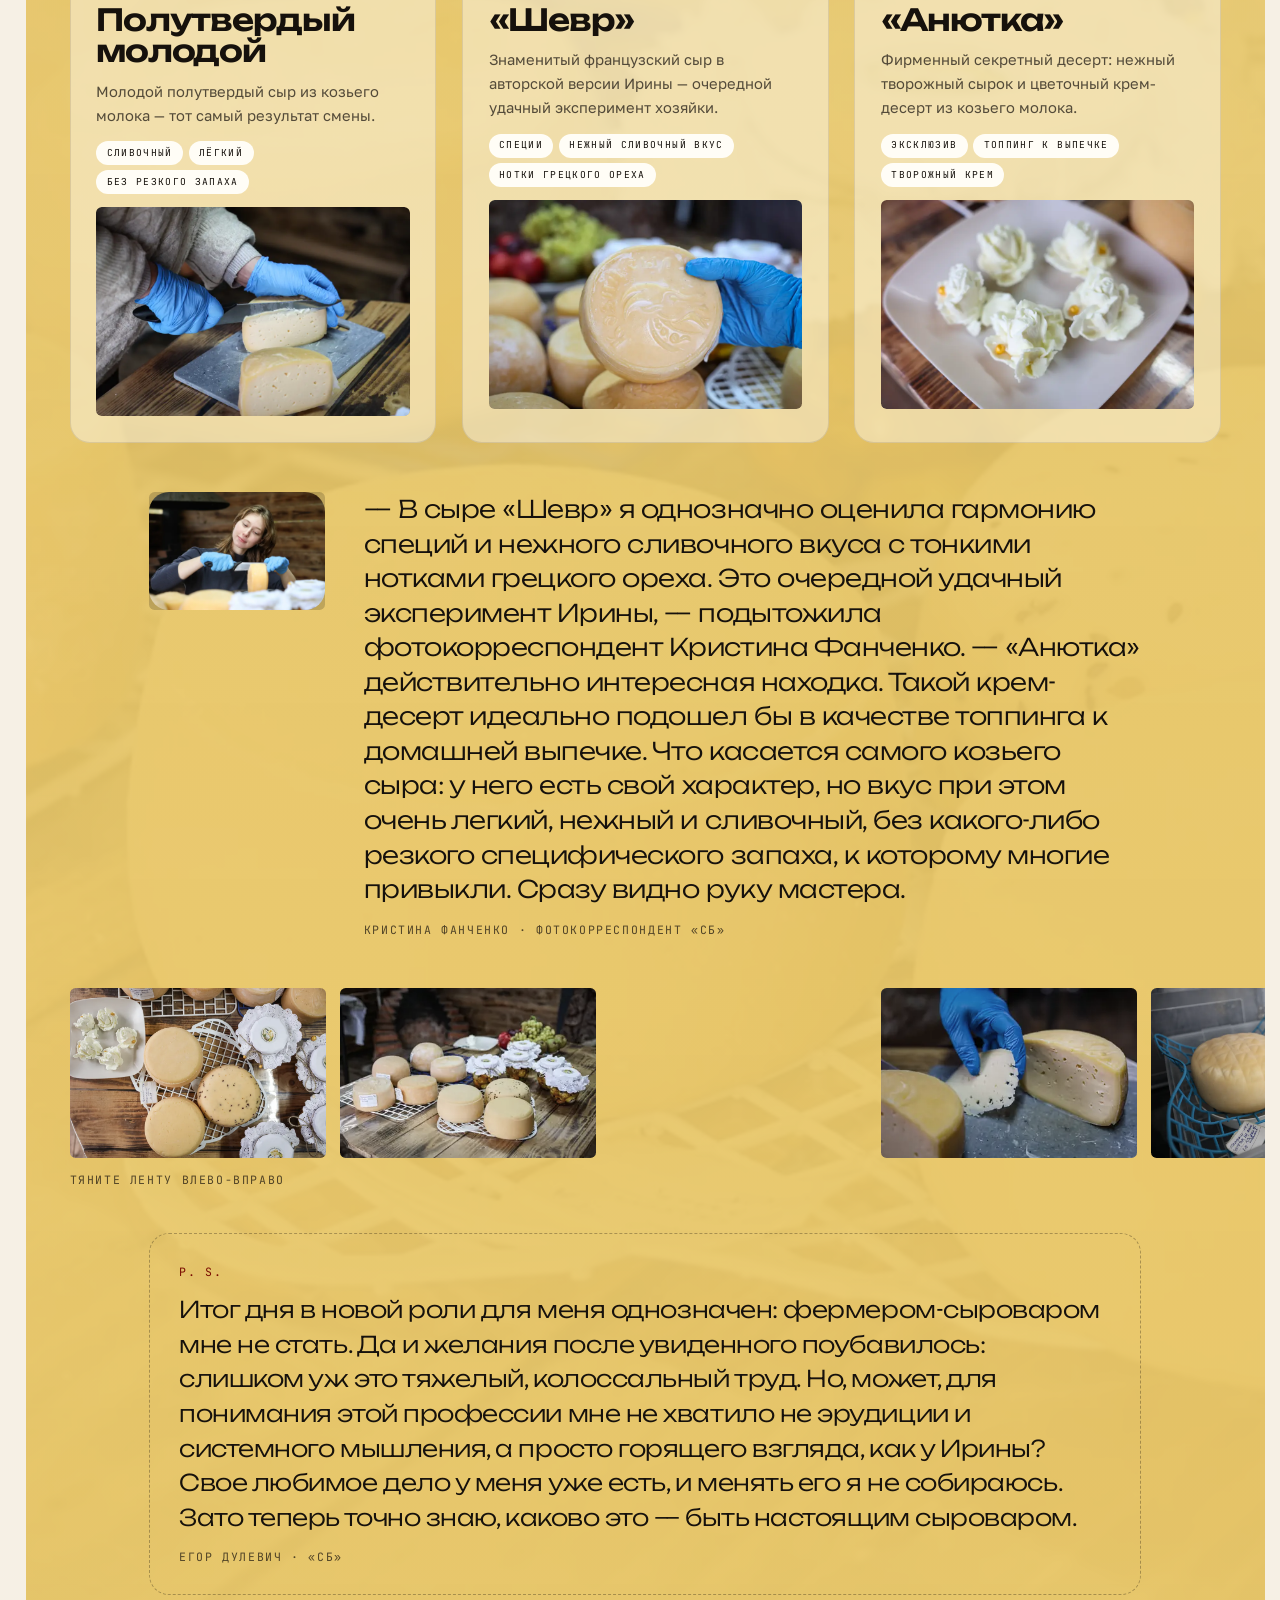
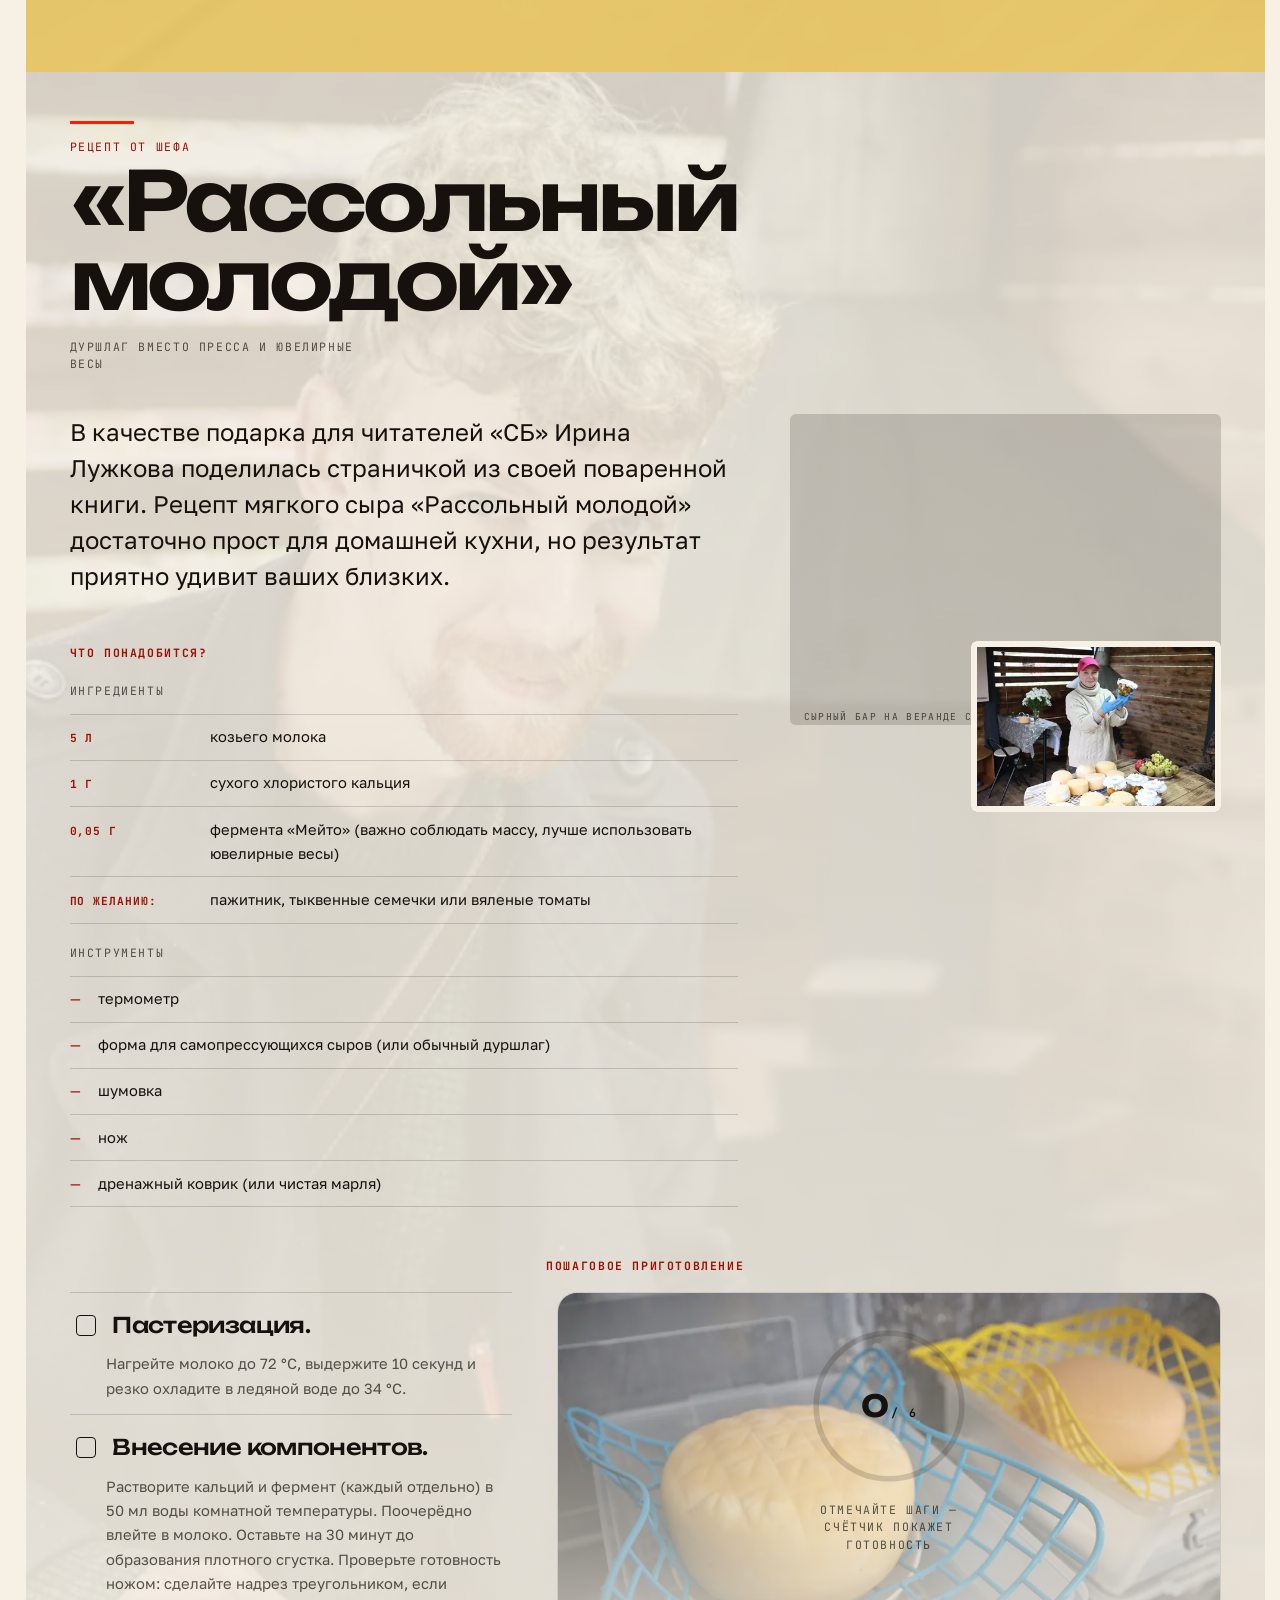
==== commit 501b4dab: "100%" ====
--- a/index.html
+++ b/index.html
@@ -203,7 +203,7 @@
   <dl class="hero__stats" data-reveal="stagger">
     <div class="stat"><dt class="mono">км от Витебска</dt><dd><span data-counter="20">20</span></dd></div>
     <div class="stat"><dt class="mono">видов сыра на ферме</dt><dd><span data-counter="11">11</span></dd></div>
-    <div class="stat"><dt class="mono">желудков у козы</dt><dd><span data-counter="4">4</span></dd></div>
+    <div class="stat"><dt class="mono">желудка у козы</dt><dd><span data-counter="4">4</span></dd></div>
     <div class="stat"><dt class="mono">лет было Ирине при переезде</dt><dd><span data-counter="48">48</span></dd></div>
   </dl>
 
@@ -527,7 +527,7 @@
       <button class="cbtn" type="button" data-carousel-prev aria-label="Предыдущий кадр">←</button>
       <div class="carousel__bar" aria-hidden="true"><i data-carousel-bar></i></div>
       <button class="cbtn" type="button" data-carousel-next aria-label="Следующий кадр">→</button>
-      <p class="carousel__hint mono">Кликните кадр, чтобы открыть его целиком</p>
+      
     </div>
   </div>
 </section>
@@ -750,7 +750,7 @@
         </picture>
       </figure>
     </div>
-    <p class="strip__hint mono">Тяните ленту влево-вправо · клик открывает кадр</p>
+    <p class="strip__hint mono">Тяните ленту влево-вправо </p>
   </div>
 
   <aside class="ps" data-reveal="up">
@@ -1012,11 +1012,11 @@
         <ul class="live__byline">
           <li>
             <img src="assets/img/opt/kyz-03-sm.webp" alt="" width="900" height="600" decoding="async">
-            <span><a class="author-link" href="https://www.sb.by/author/2009089-egor-dulevich/" target="_blank" rel="noopener" data-magnetic>Егор <b>ДУЛЕВИЧ</b></a>, «СБ»<i class="mono"> dulevich@sb.by</i></span>
+            <span><a class="author-link" href="https://www.sb.by/author/2009089-egor-dulevich/" target="_blank" rel="noopener" data-magnetic>Егор <b>ДУЛЕВИЧ</b></a>, «СБ»<i class="mono"></br> dulevich@sb.by</i></span>
           </li>
           <li>
             <img src="assets/img/opt/kyz-42-sm.webp" alt="" width="900" height="600" decoding="async">
-            <span><a class="author-link" href="https://www.sb.by/author/1885850-kristina-fanchenko-20241119/" target="_blank" rel="noopener" data-magnetic>Кристина <b>Фанченко</b></a>, «СБ»<i class="mono"> фото </i></span>
+            <span><a class="author-link" href="https://www.sb.by/author/1885850-kristina-fanchenko-20241119/" target="_blank" rel="noopener" data-magnetic>Кристина <b>Фанченко</b></a>, «СБ»<i class="mono"></br> Fanchenko@sb.by</i></span>
           </li>
         </ul>
         <div class="foot__actions">
--- a/style.css
+++ b/style.css
@@ -1456,7 +1456,7 @@
 .live__byline { display: grid; gap: 0.75rem; margin-top: 0.3rem; }
 .live__byline li { display: grid; grid-template-columns: 4.4rem minmax(0, 1fr); gap: 0.75rem; align-items: center; }
 .live__byline img { width: 4.4rem; height: 5.6rem; object-fit: cover; object-position: center 15%; border-radius: var(--radius); }
-.live__byline b { display: block; font-family: var(--display); font-weight: 600; }
+.live__byline b {  font-family: var(--display); font-weight: 600; }
 .live__byline i { color: var(--muted); }
 
 /* ── Ролики со съёмки ──────────────────────────────────────────────────── */
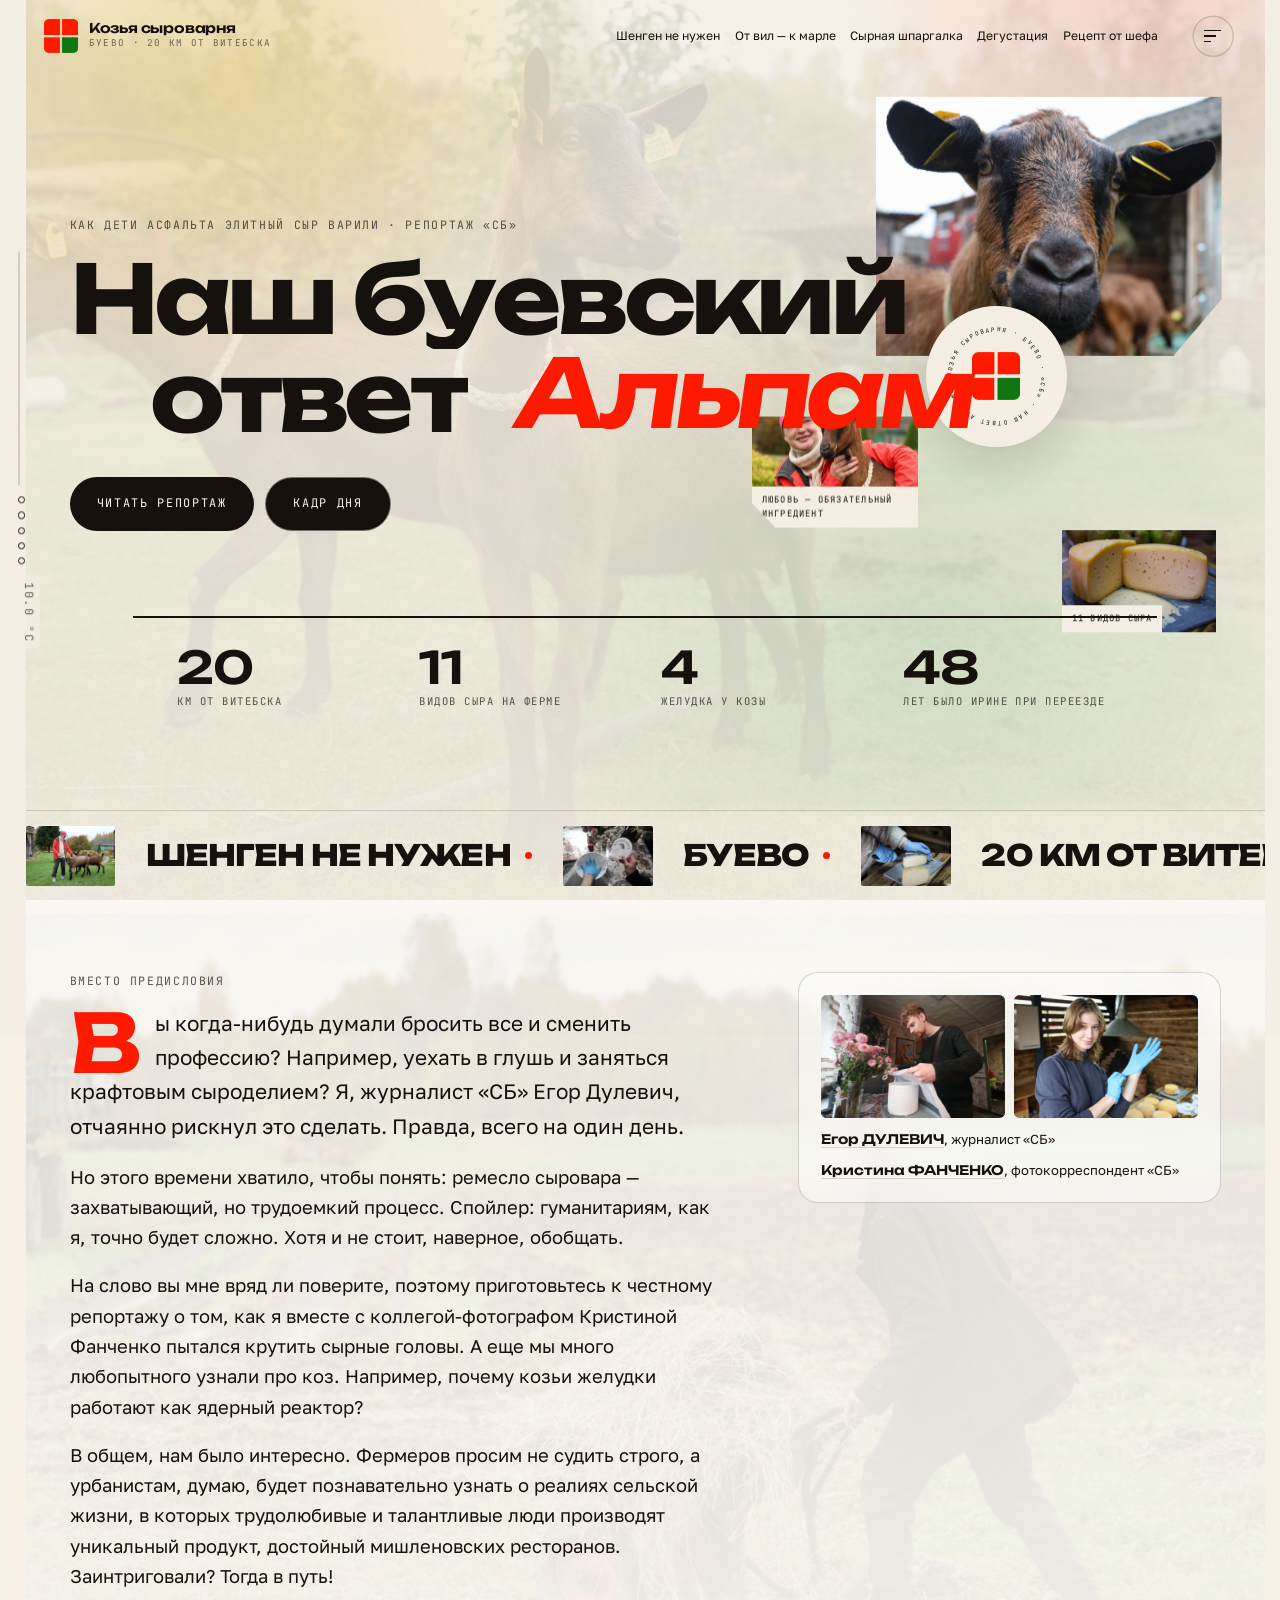
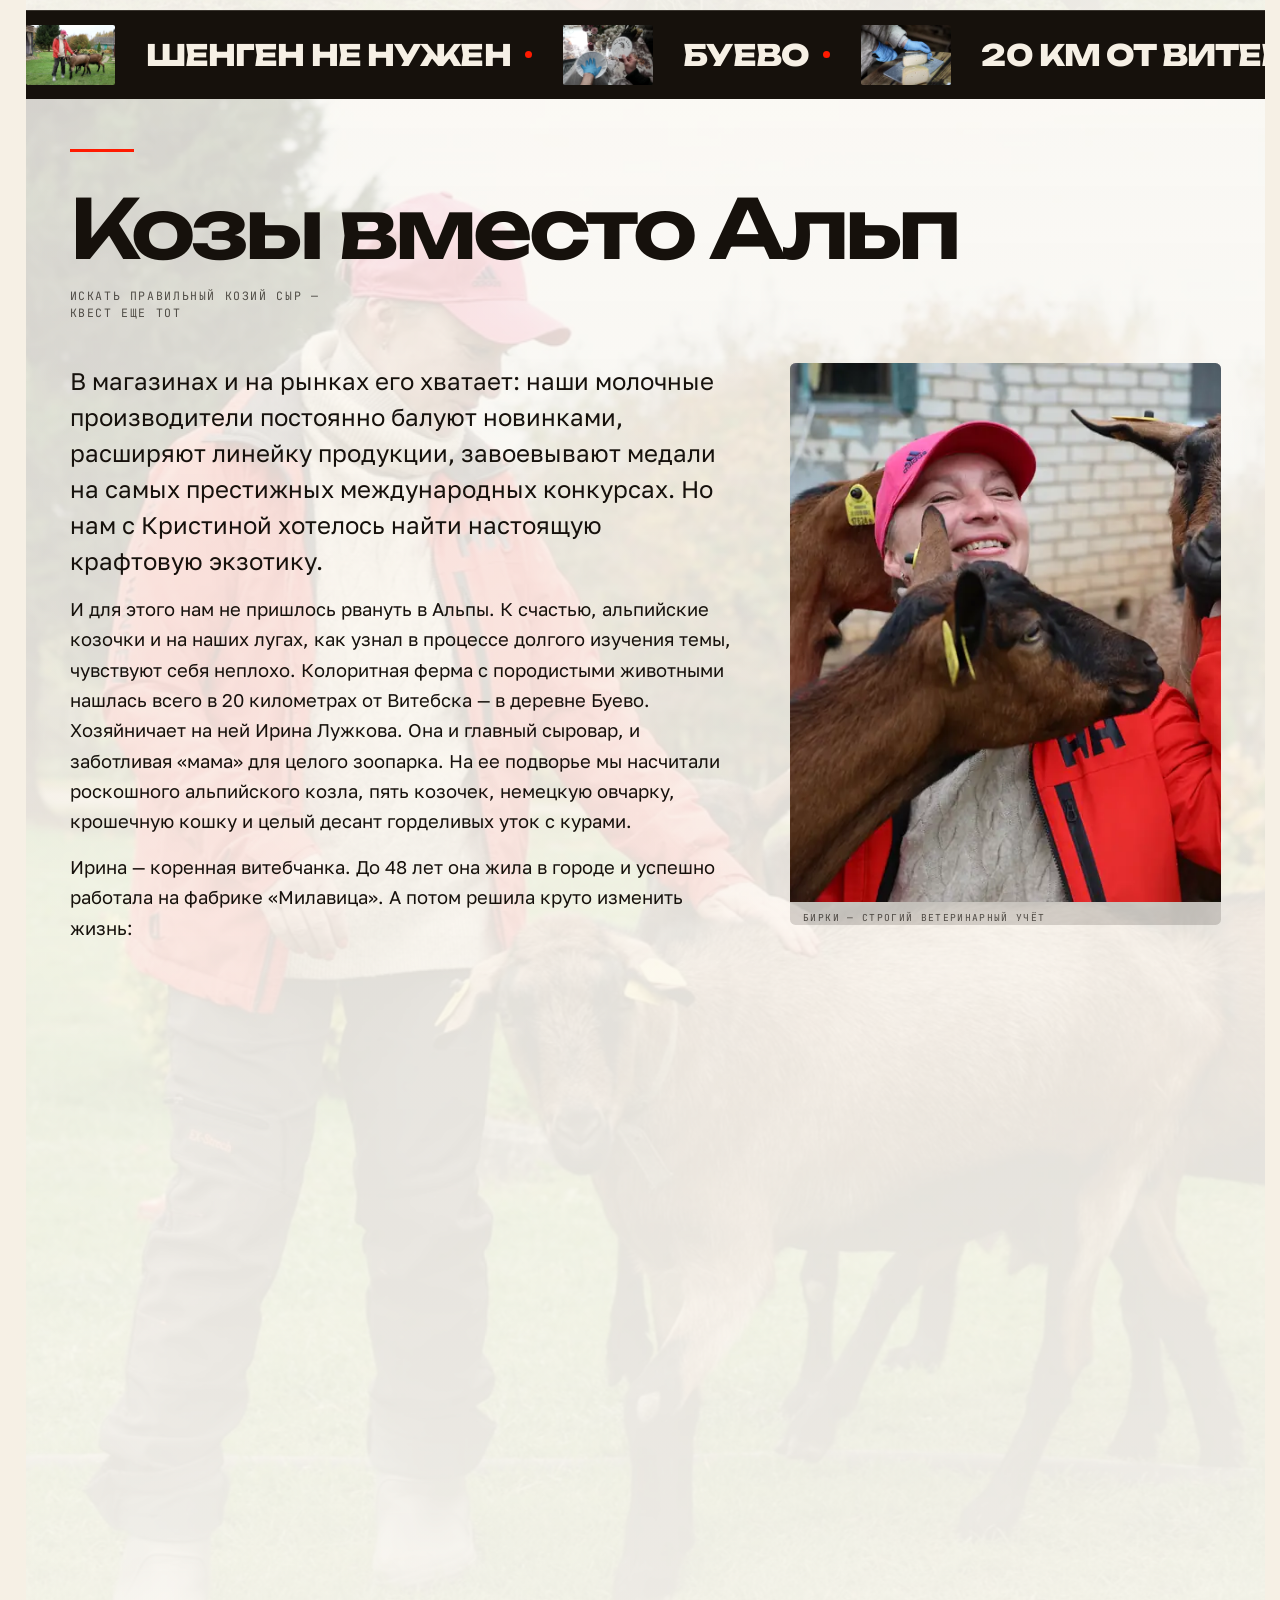
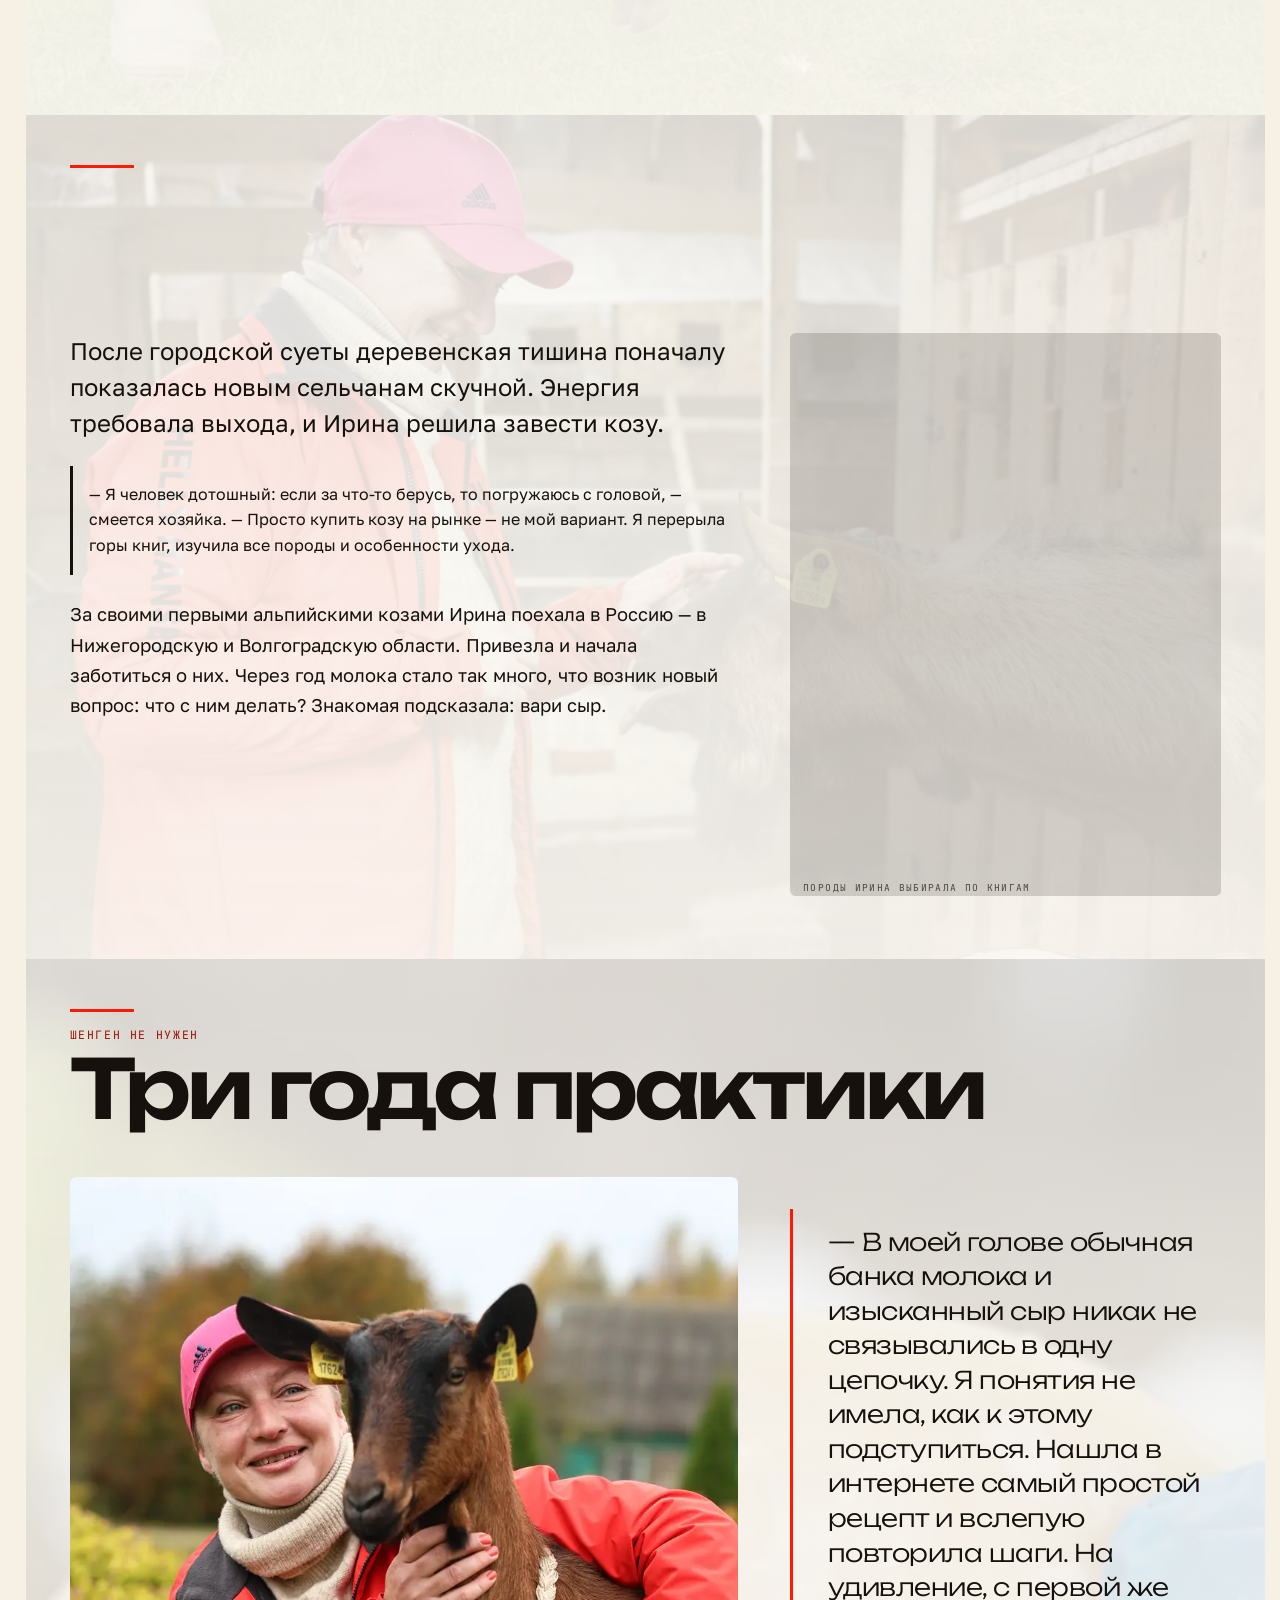
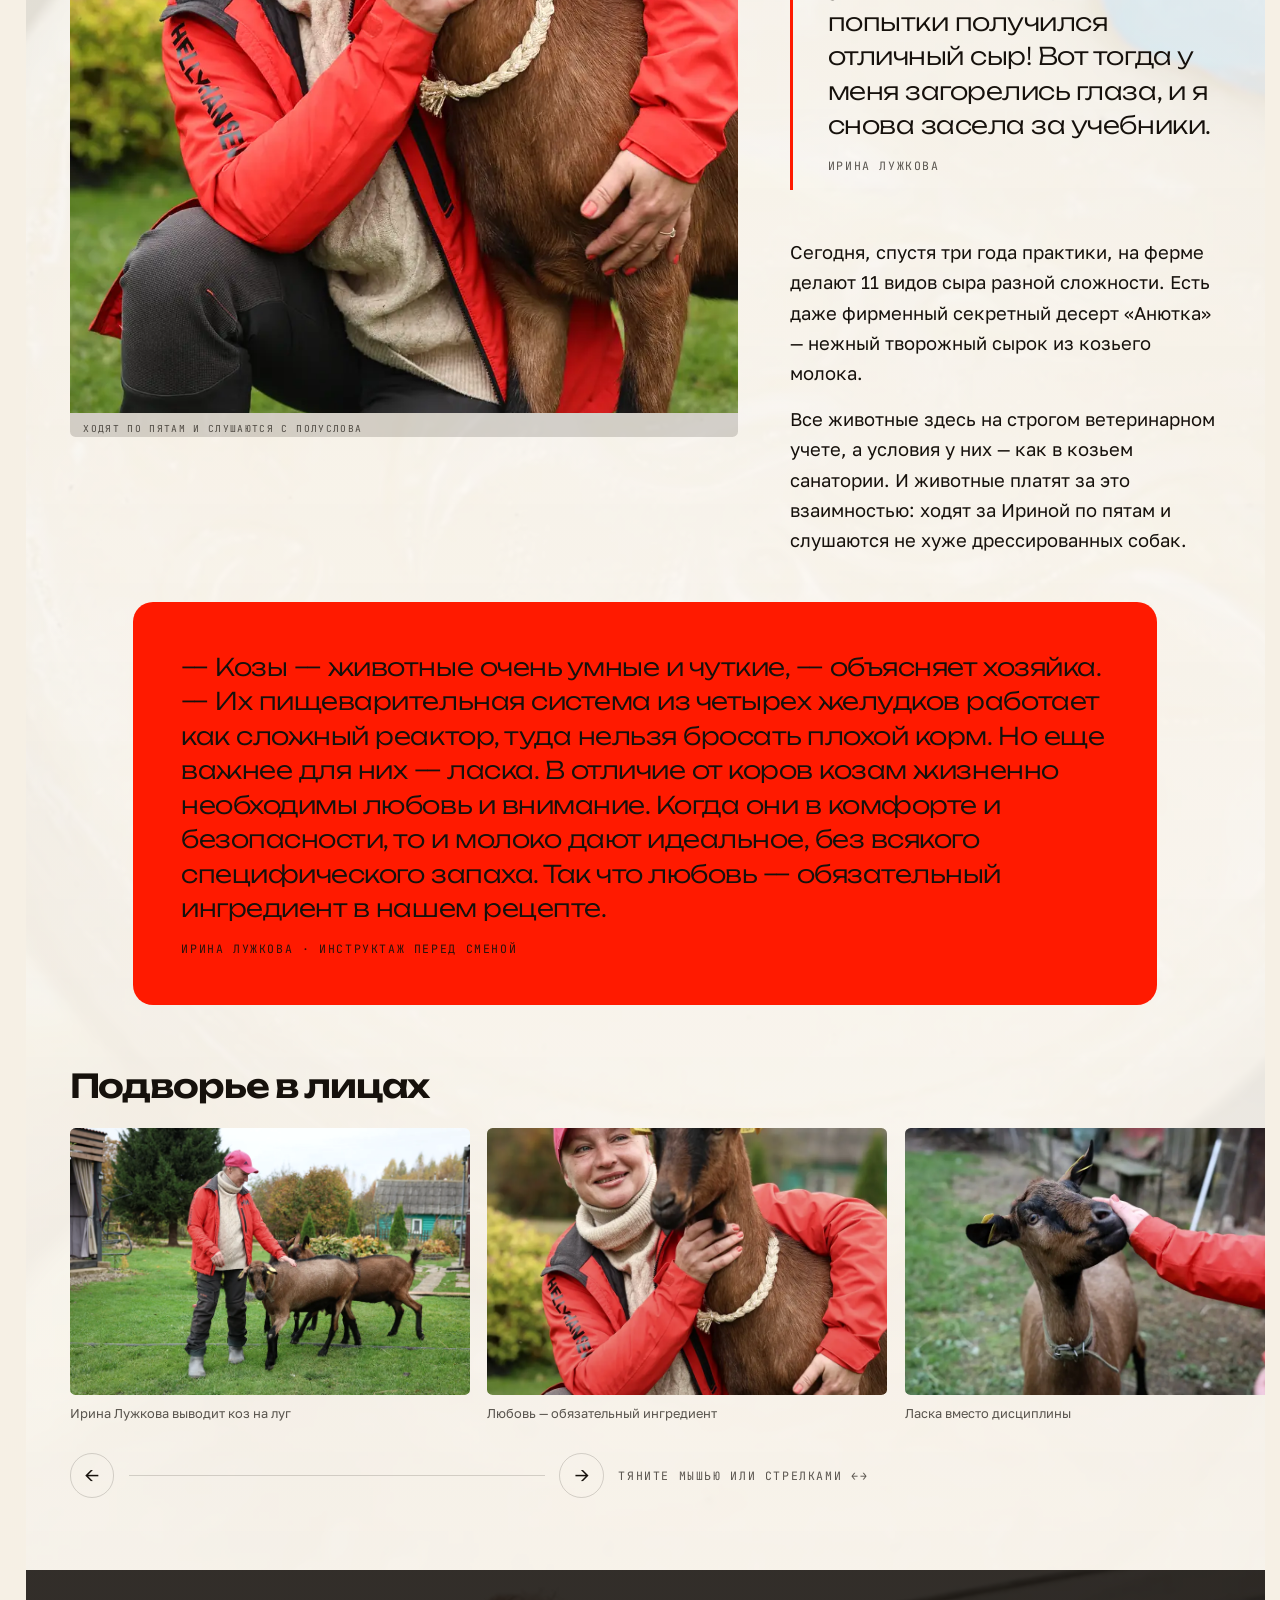
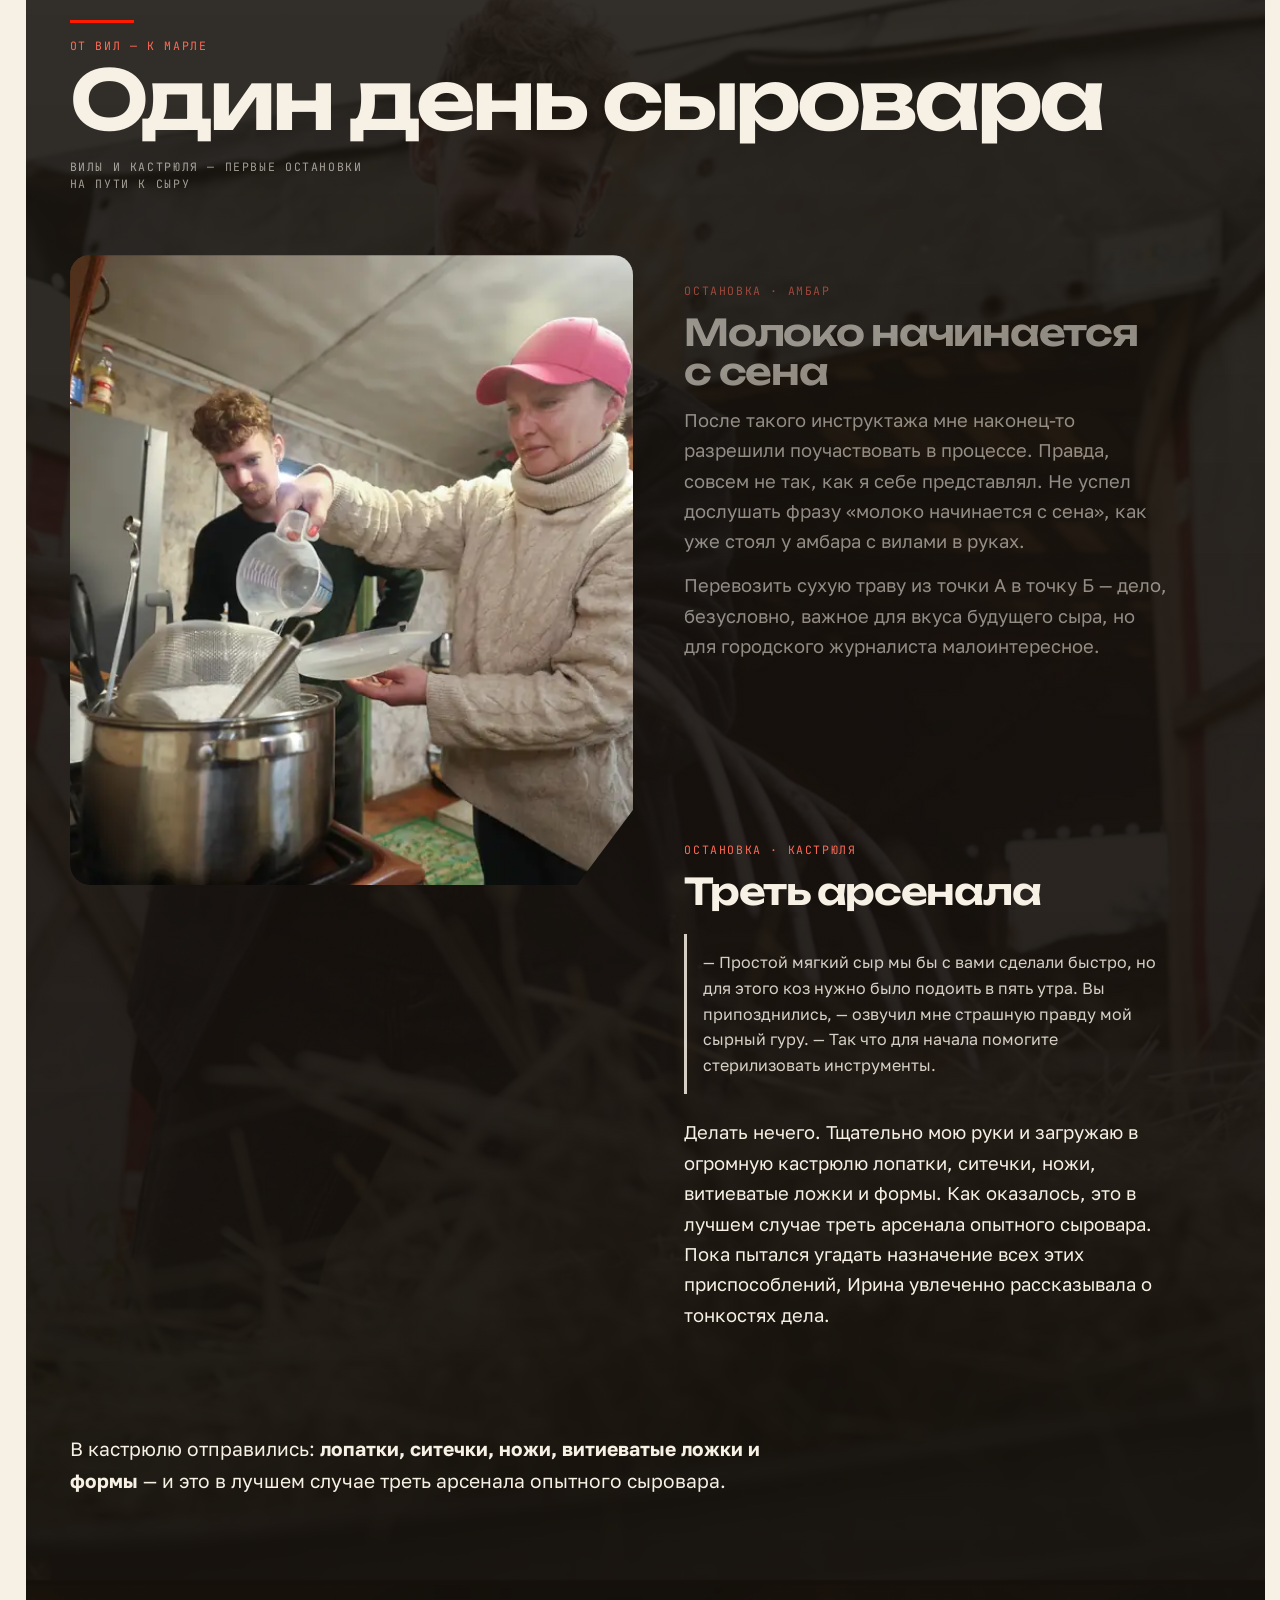
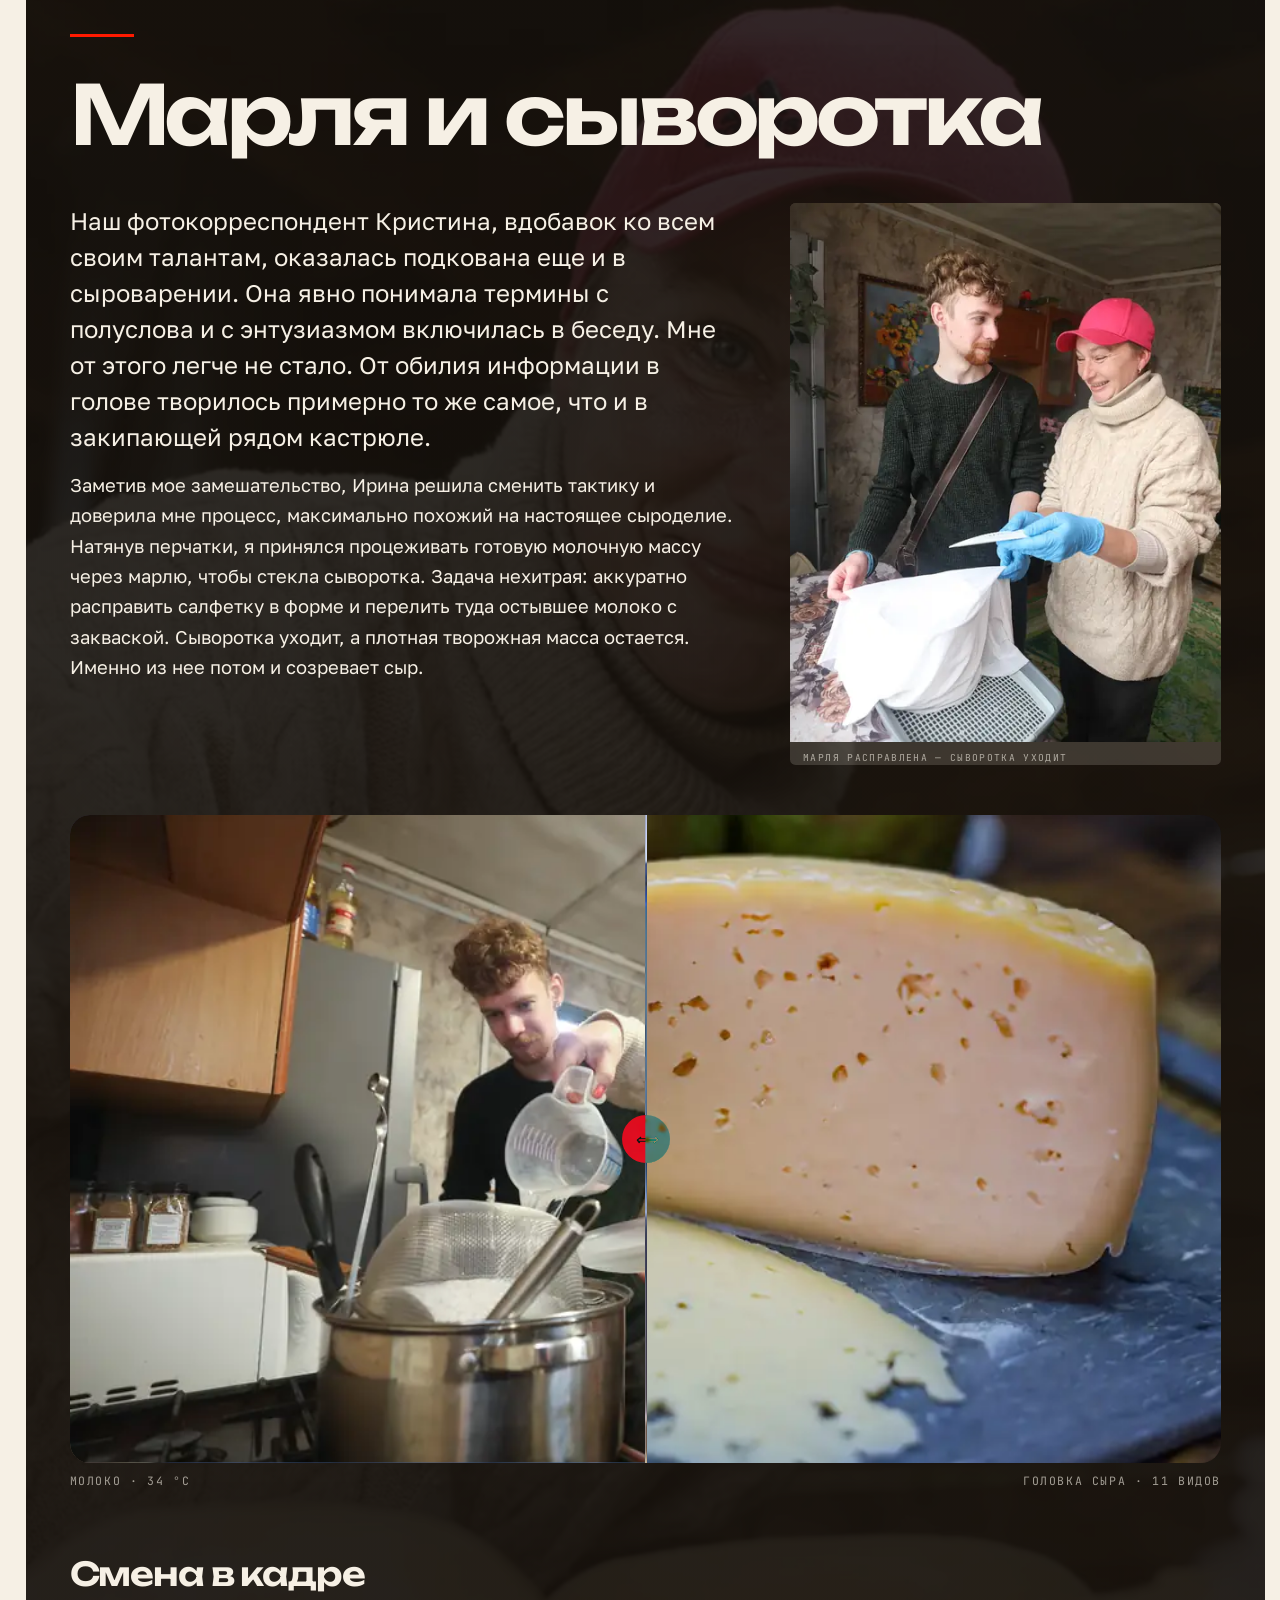
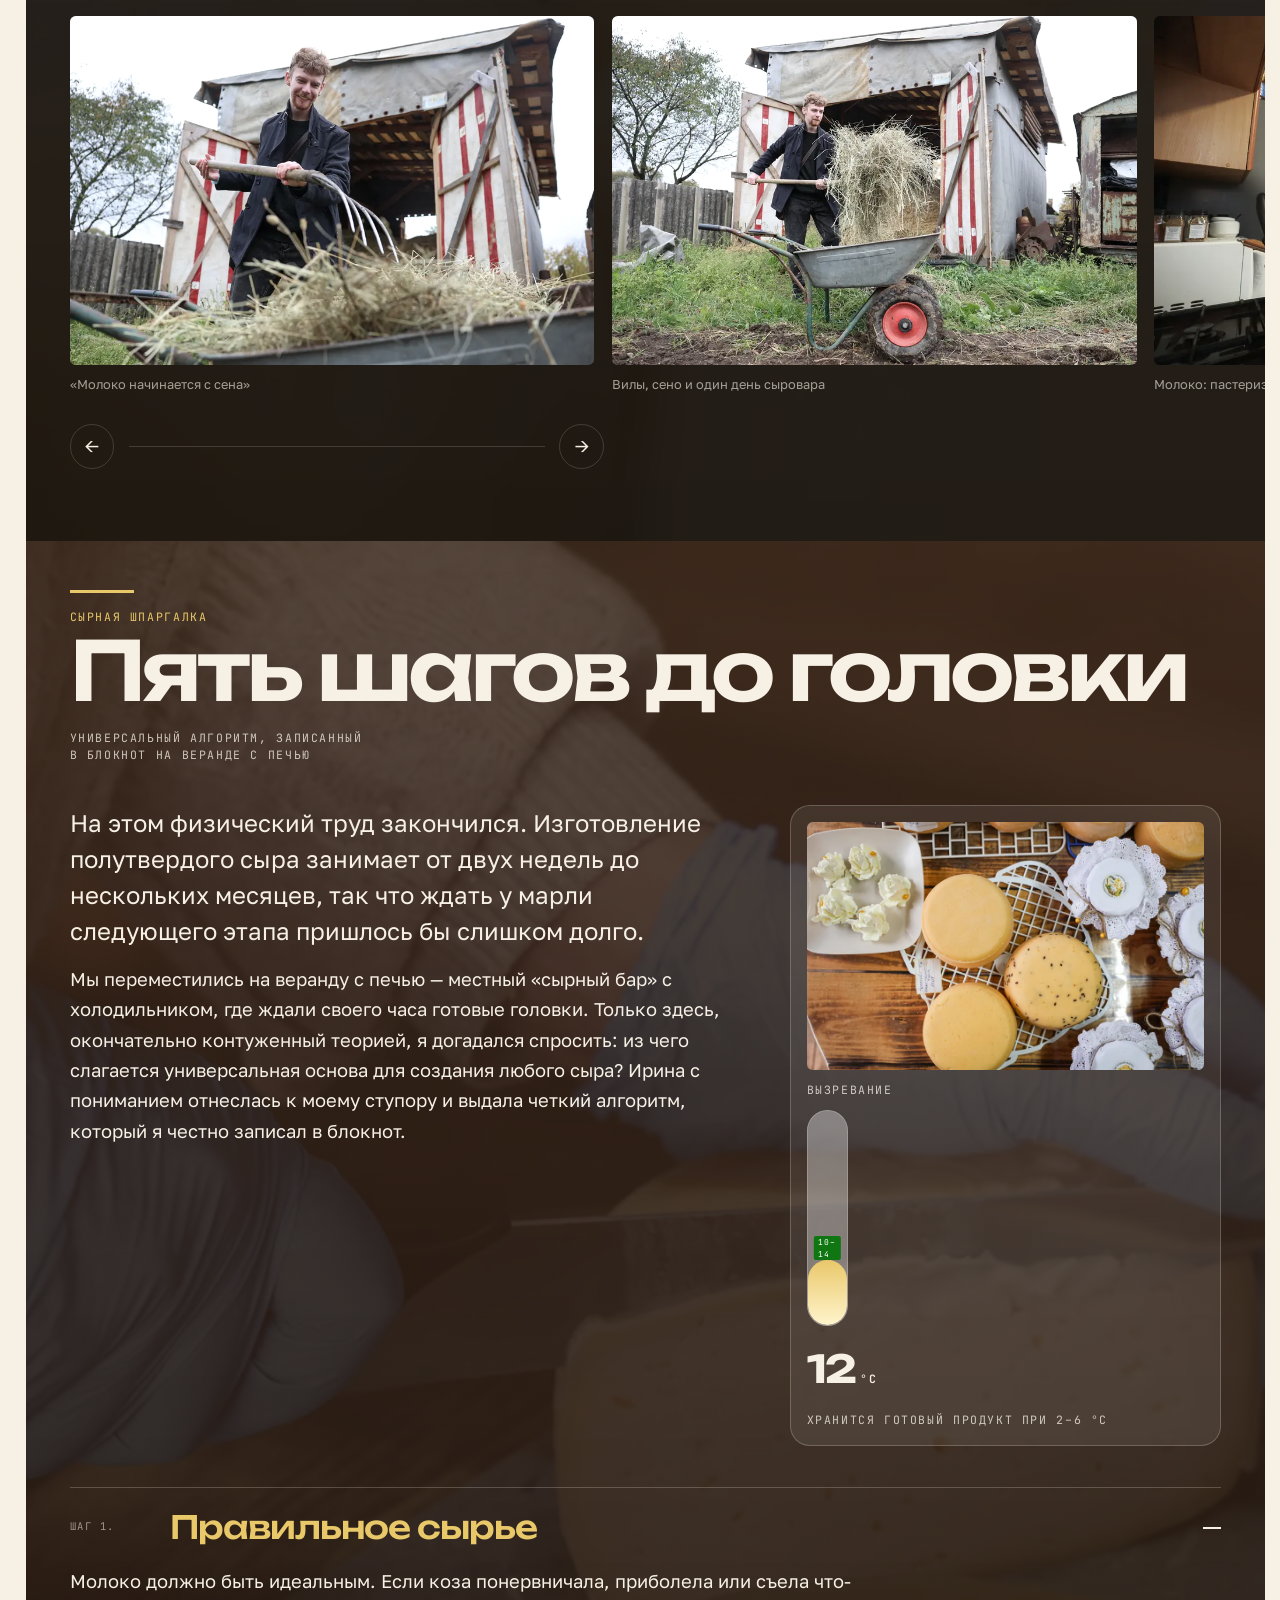
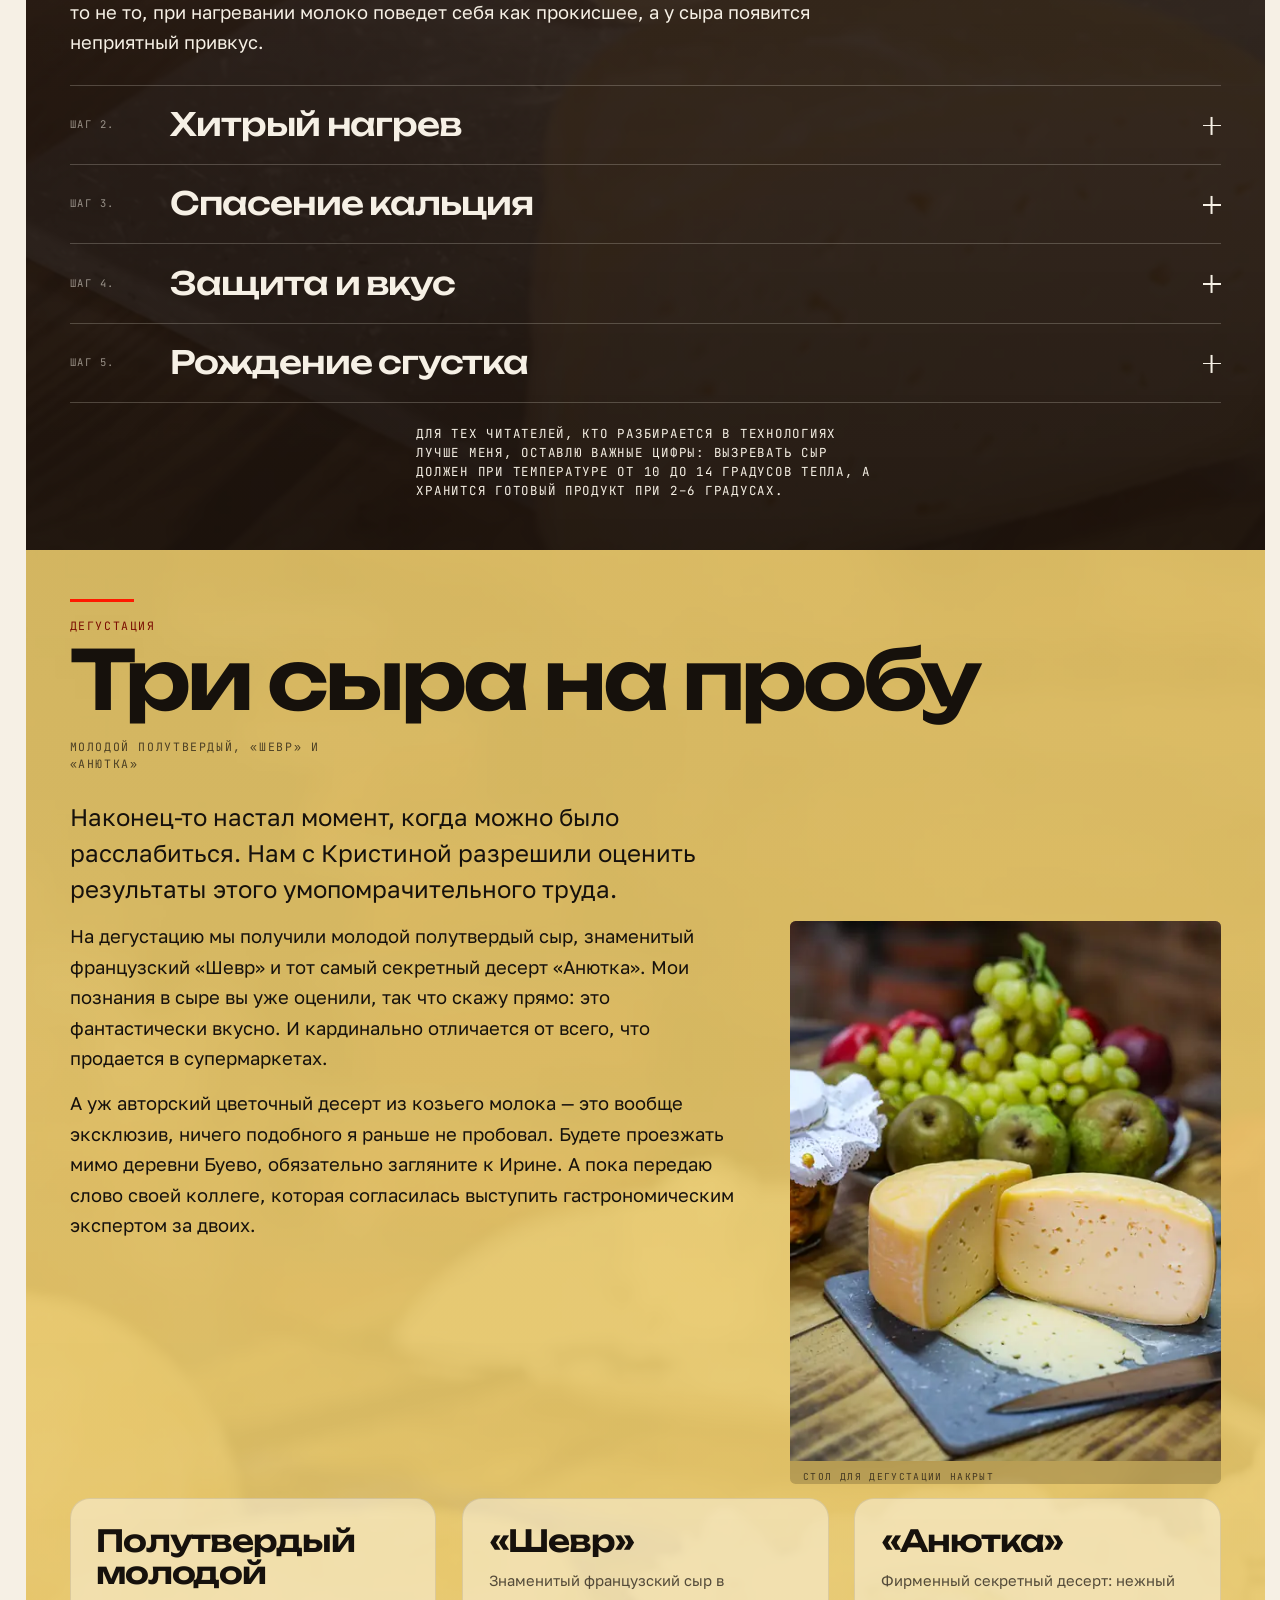
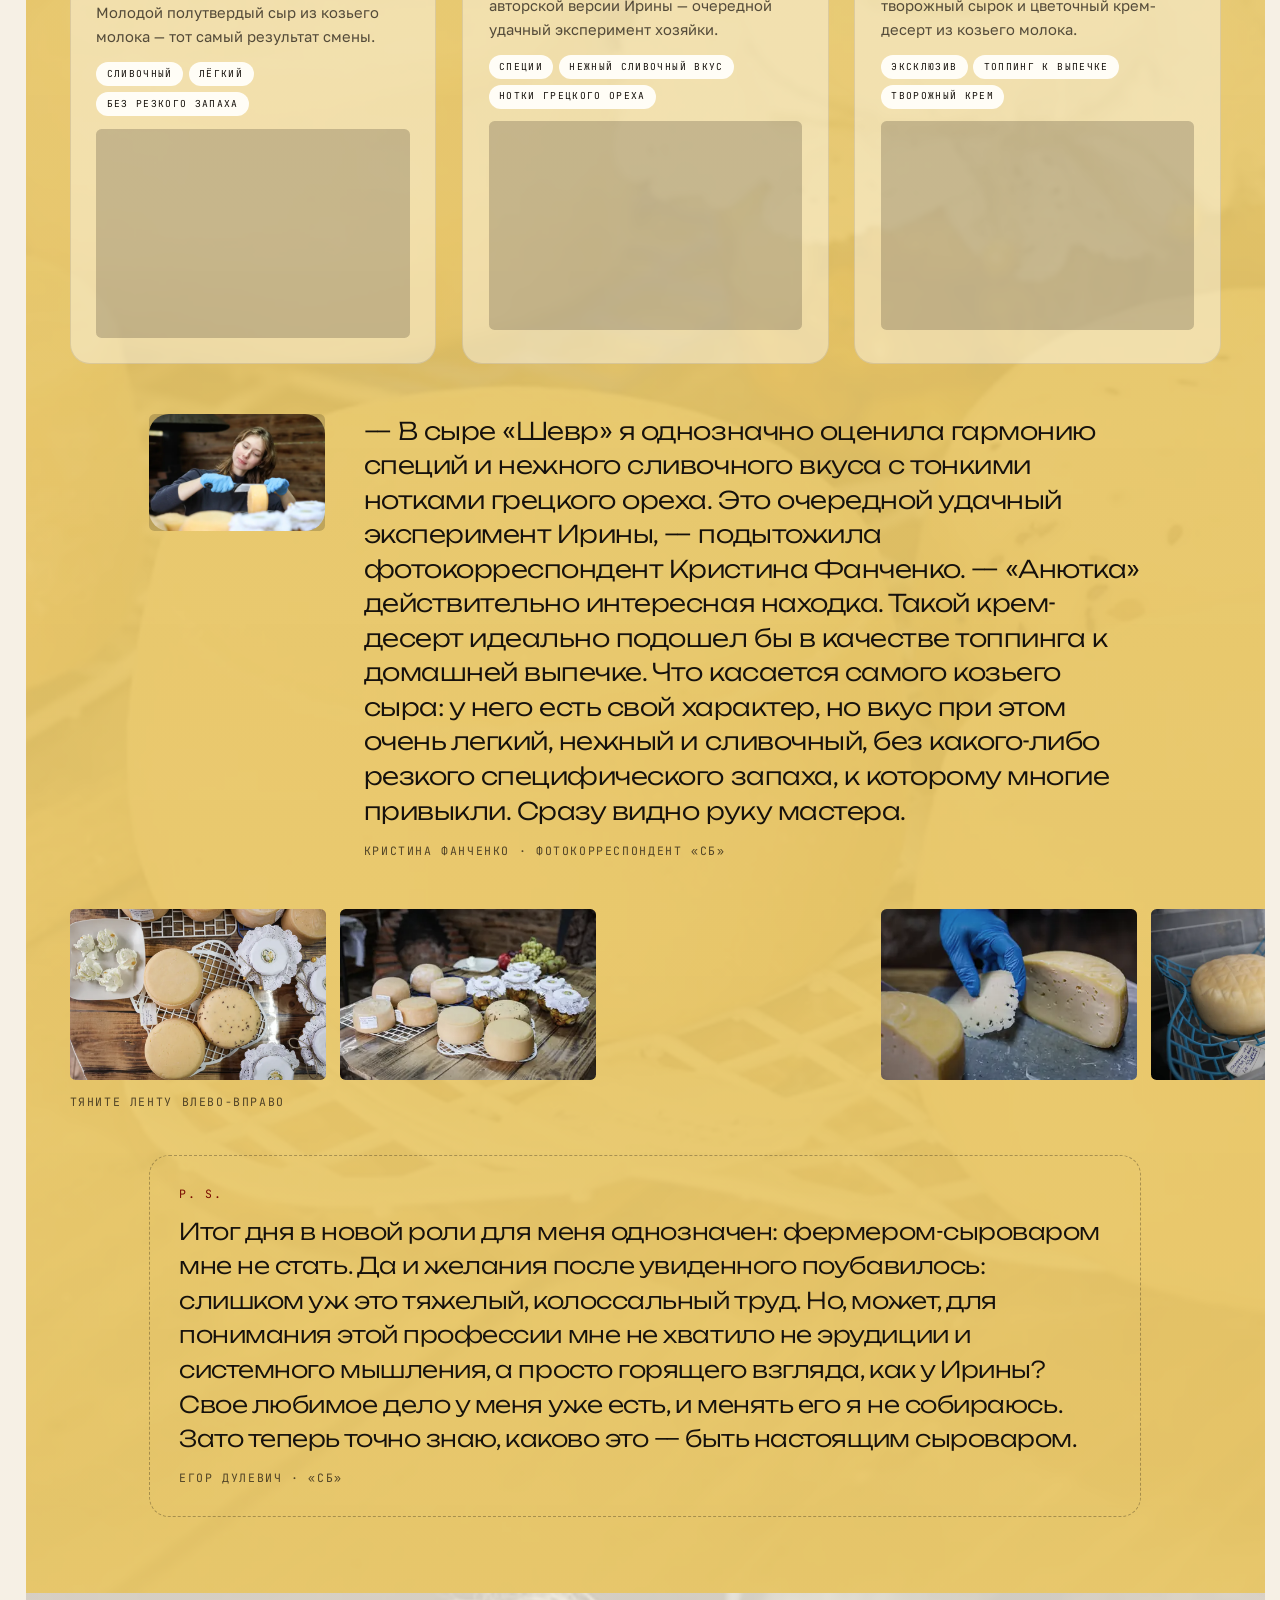
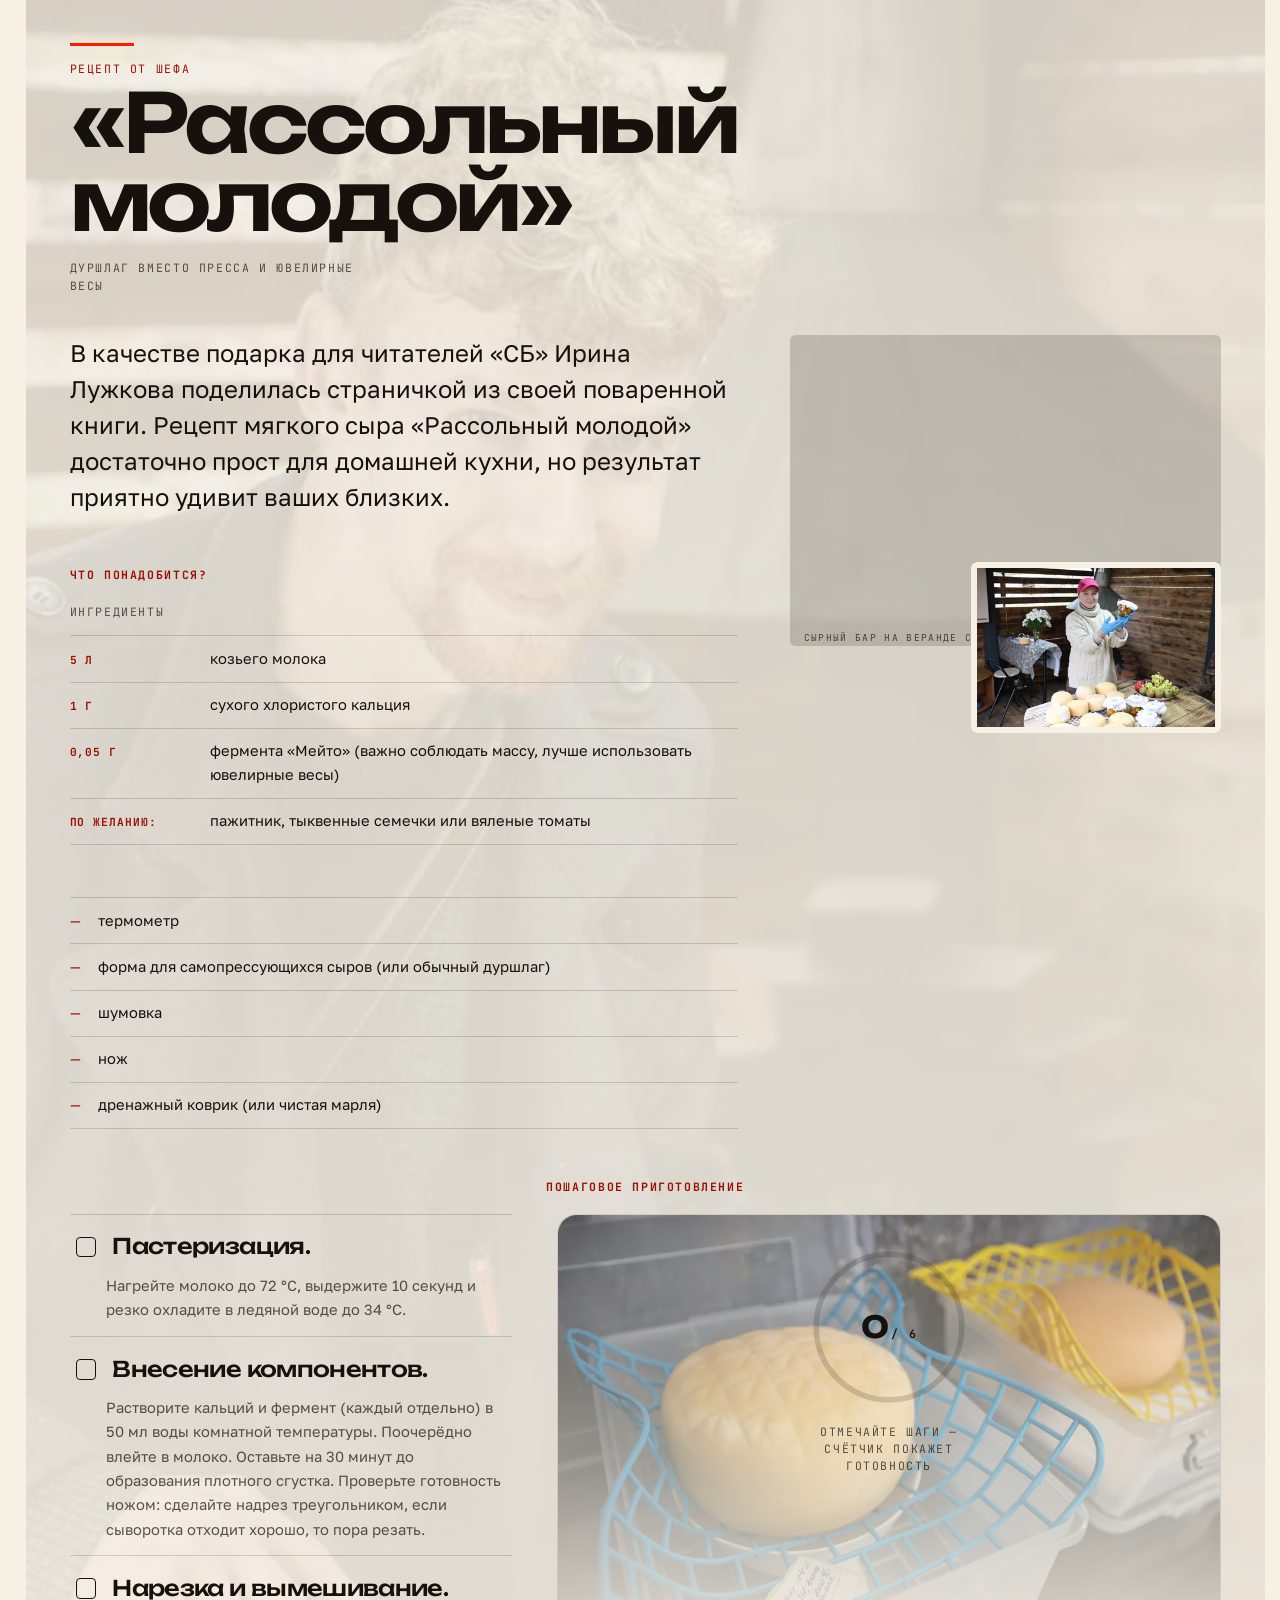
==== commit d59e5ab0: "100%" ====
--- a/index.html
+++ b/index.html
@@ -441,15 +441,7 @@
   <div class="wrap arsenal" data-reveal="stagger">
     <p class="arsenal__lead">В кастрюлю отправились: <b>лопатки, ситечки, ножи, витиеватые ложки и формы</b> — и это в лучшем случае треть арсенала опытного сыровара.</p>
     <ul class="arsenal__list">
-      <li class="mono">лопатки</li>
-      <li class="mono">ситечки</li>
-      <li class="mono">ножи</li>
-      <li class="mono">витиеватые ложки</li>
-      <li class="mono">формы</li>
-      <li class="mono">термометр</li>
-      <li class="mono">шумовка</li>
-      <li class="mono">дренажный коврик</li>
-      <li class="mono">марля</li>
+     
     </ul>
   </div>
 </section>
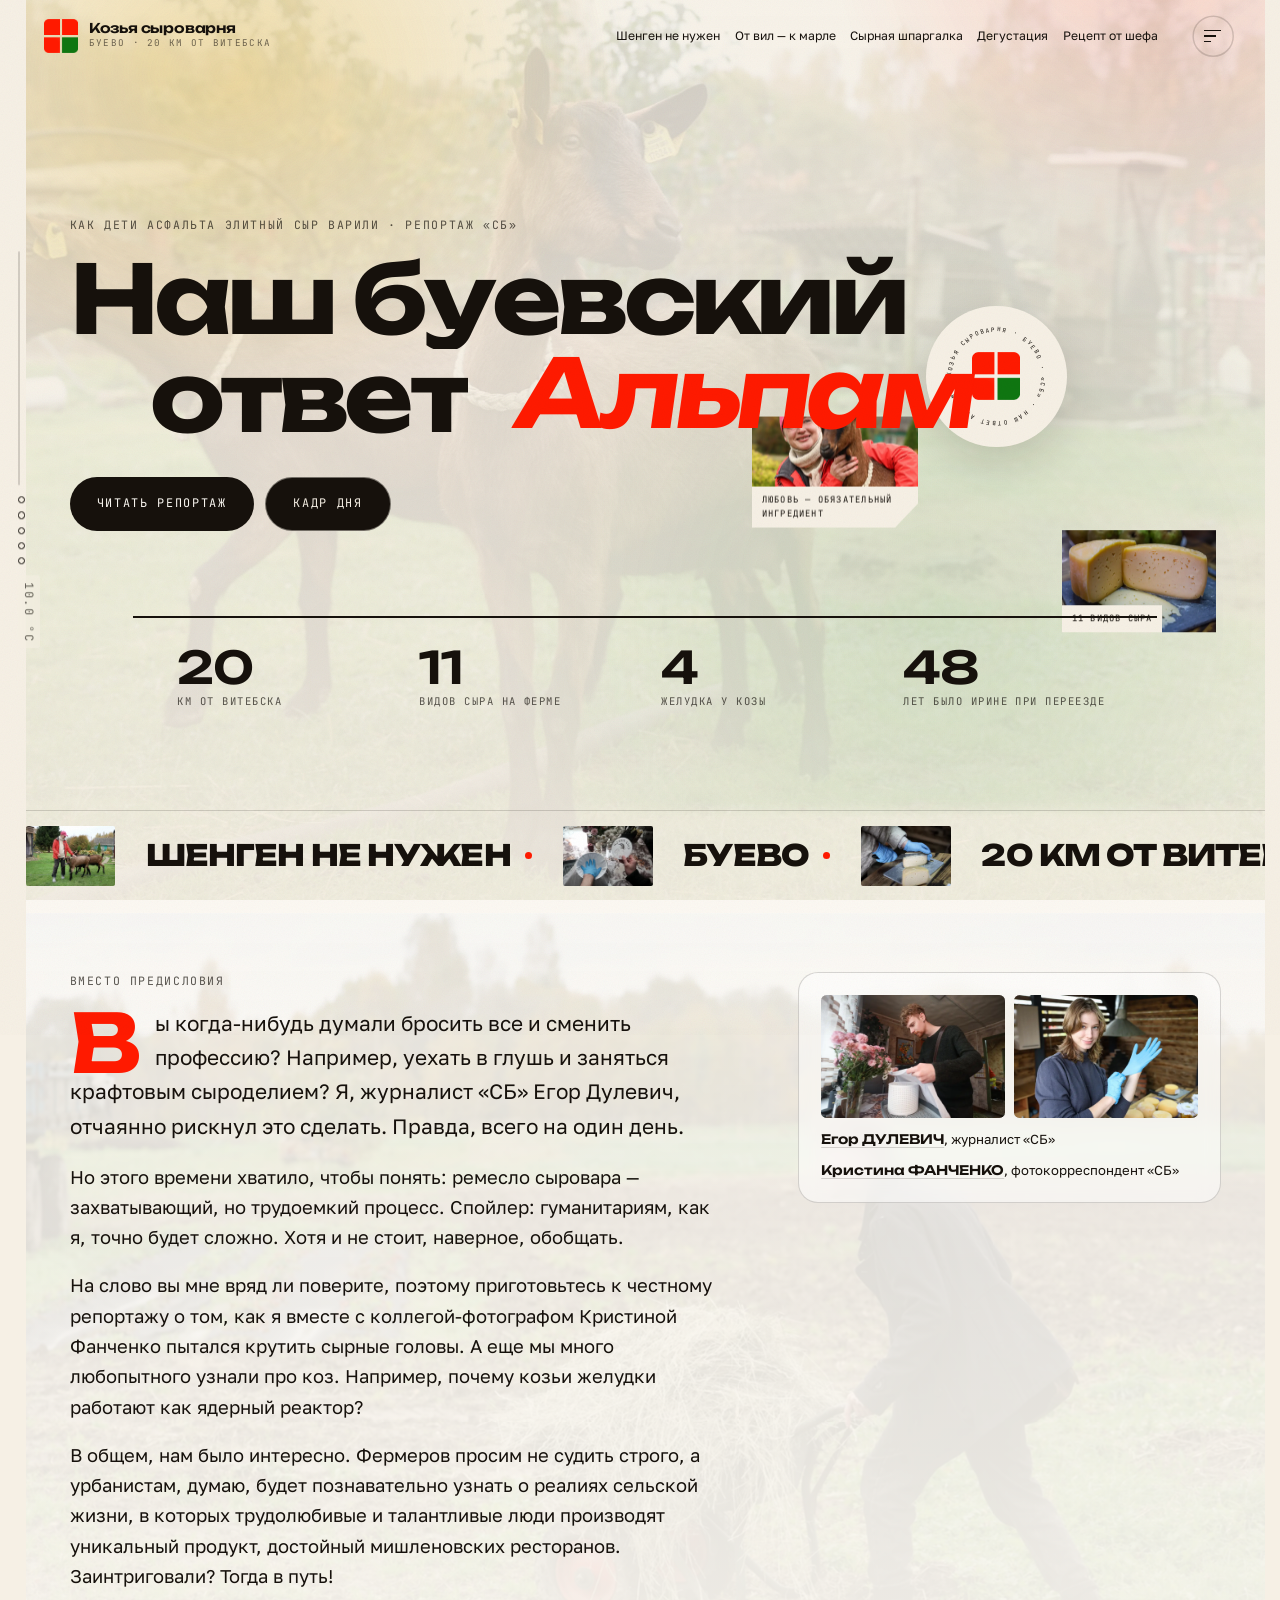
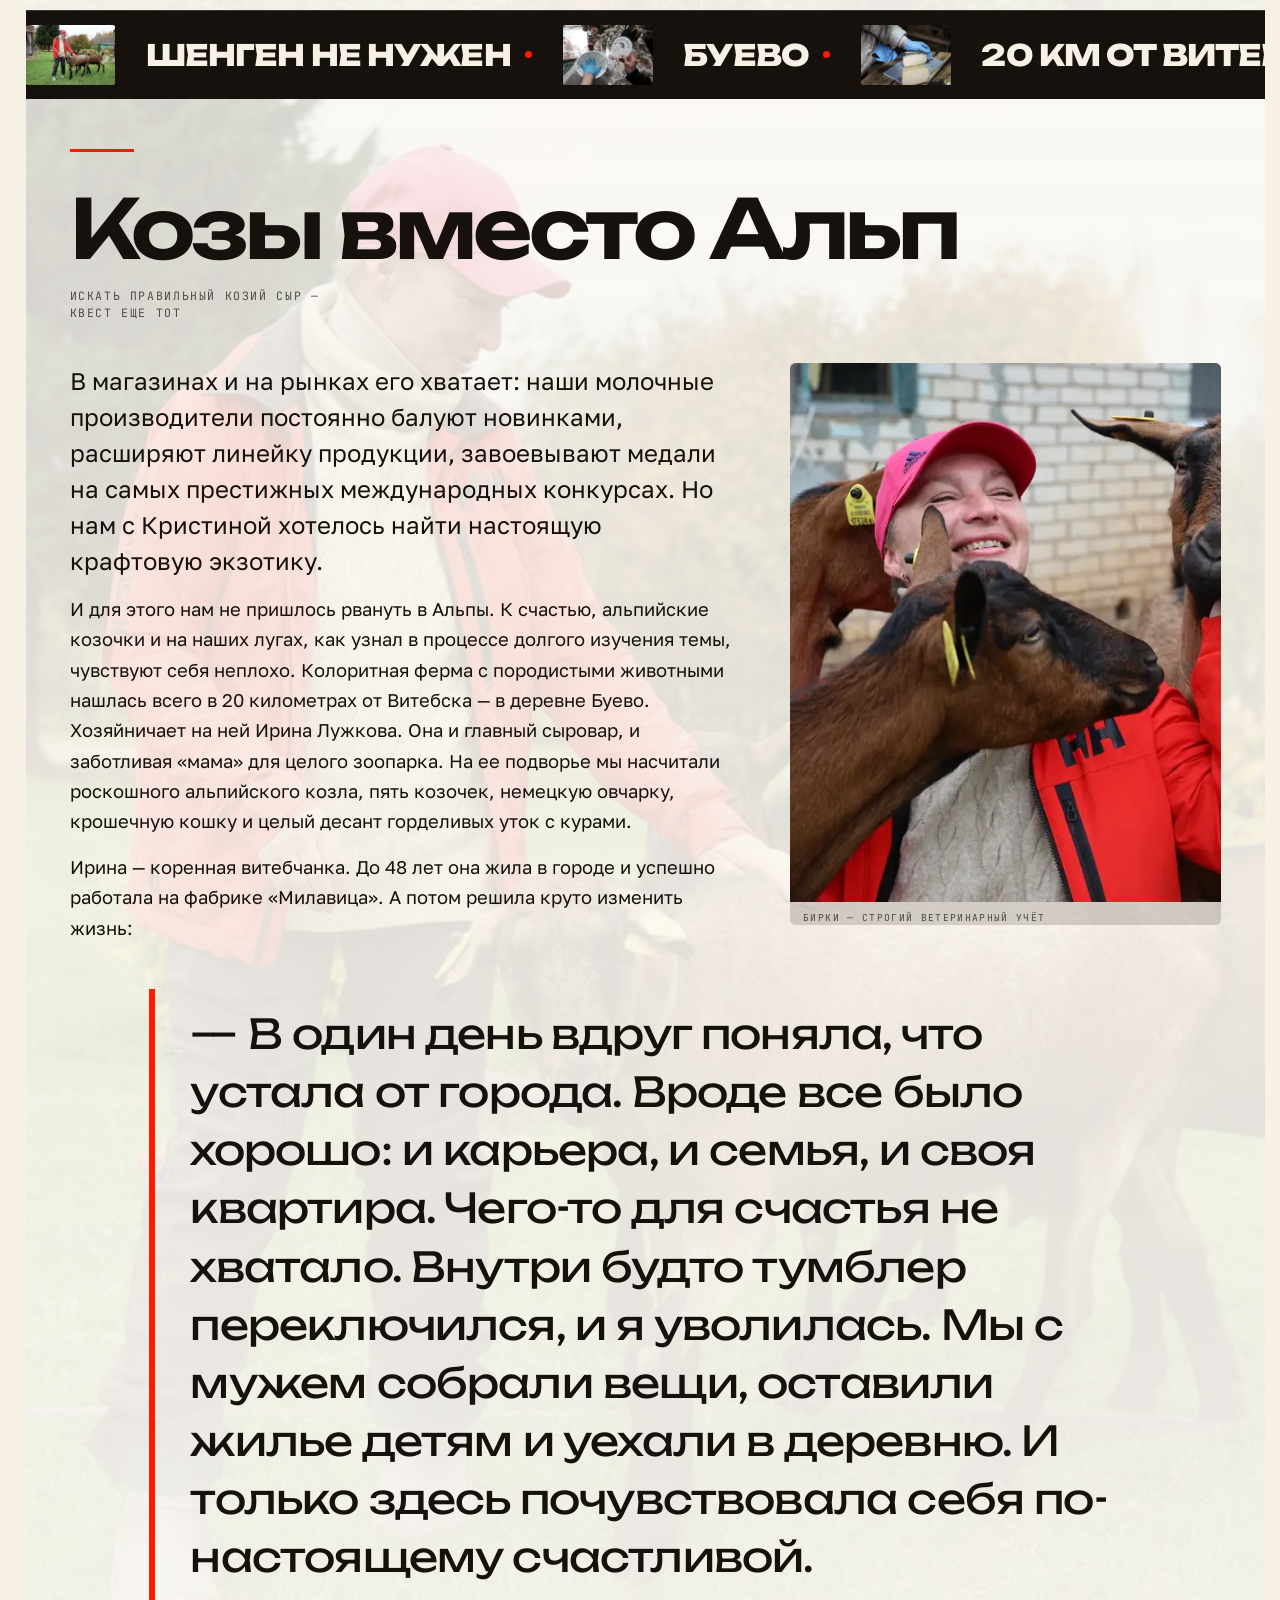
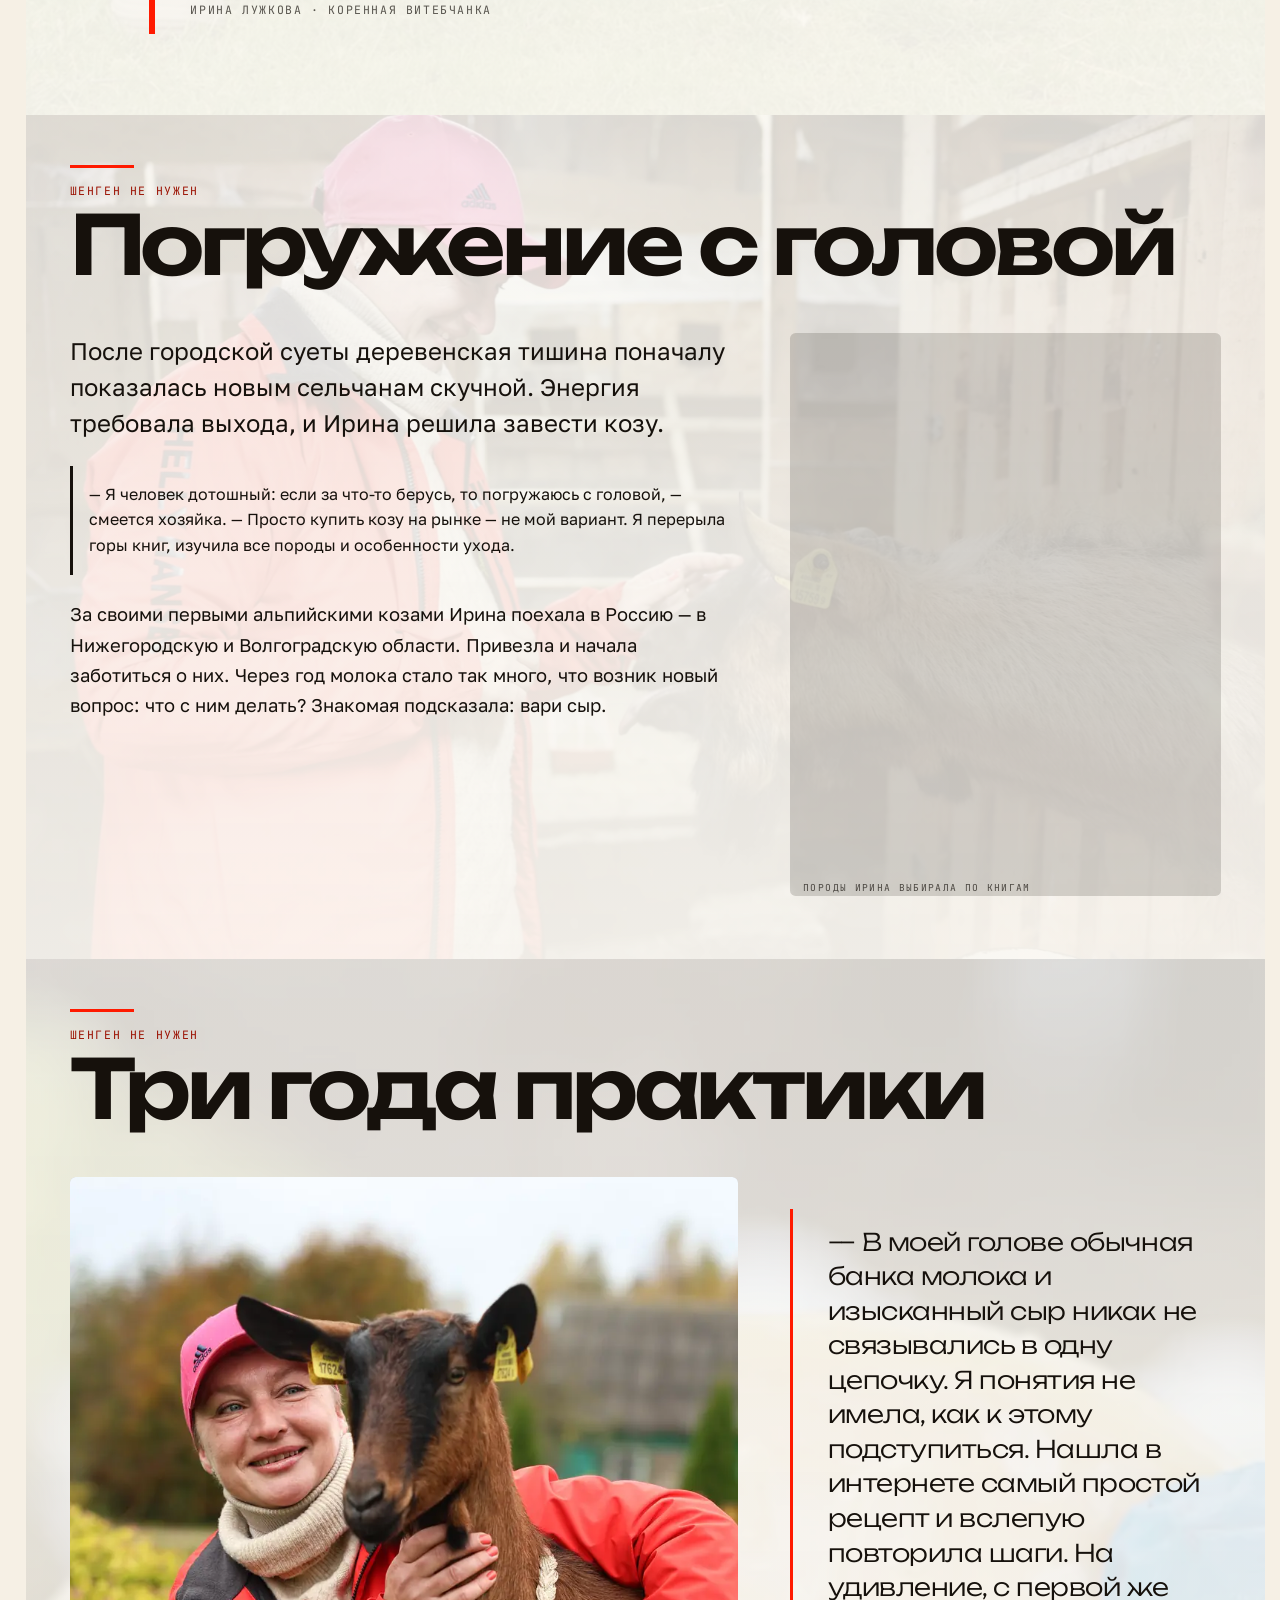
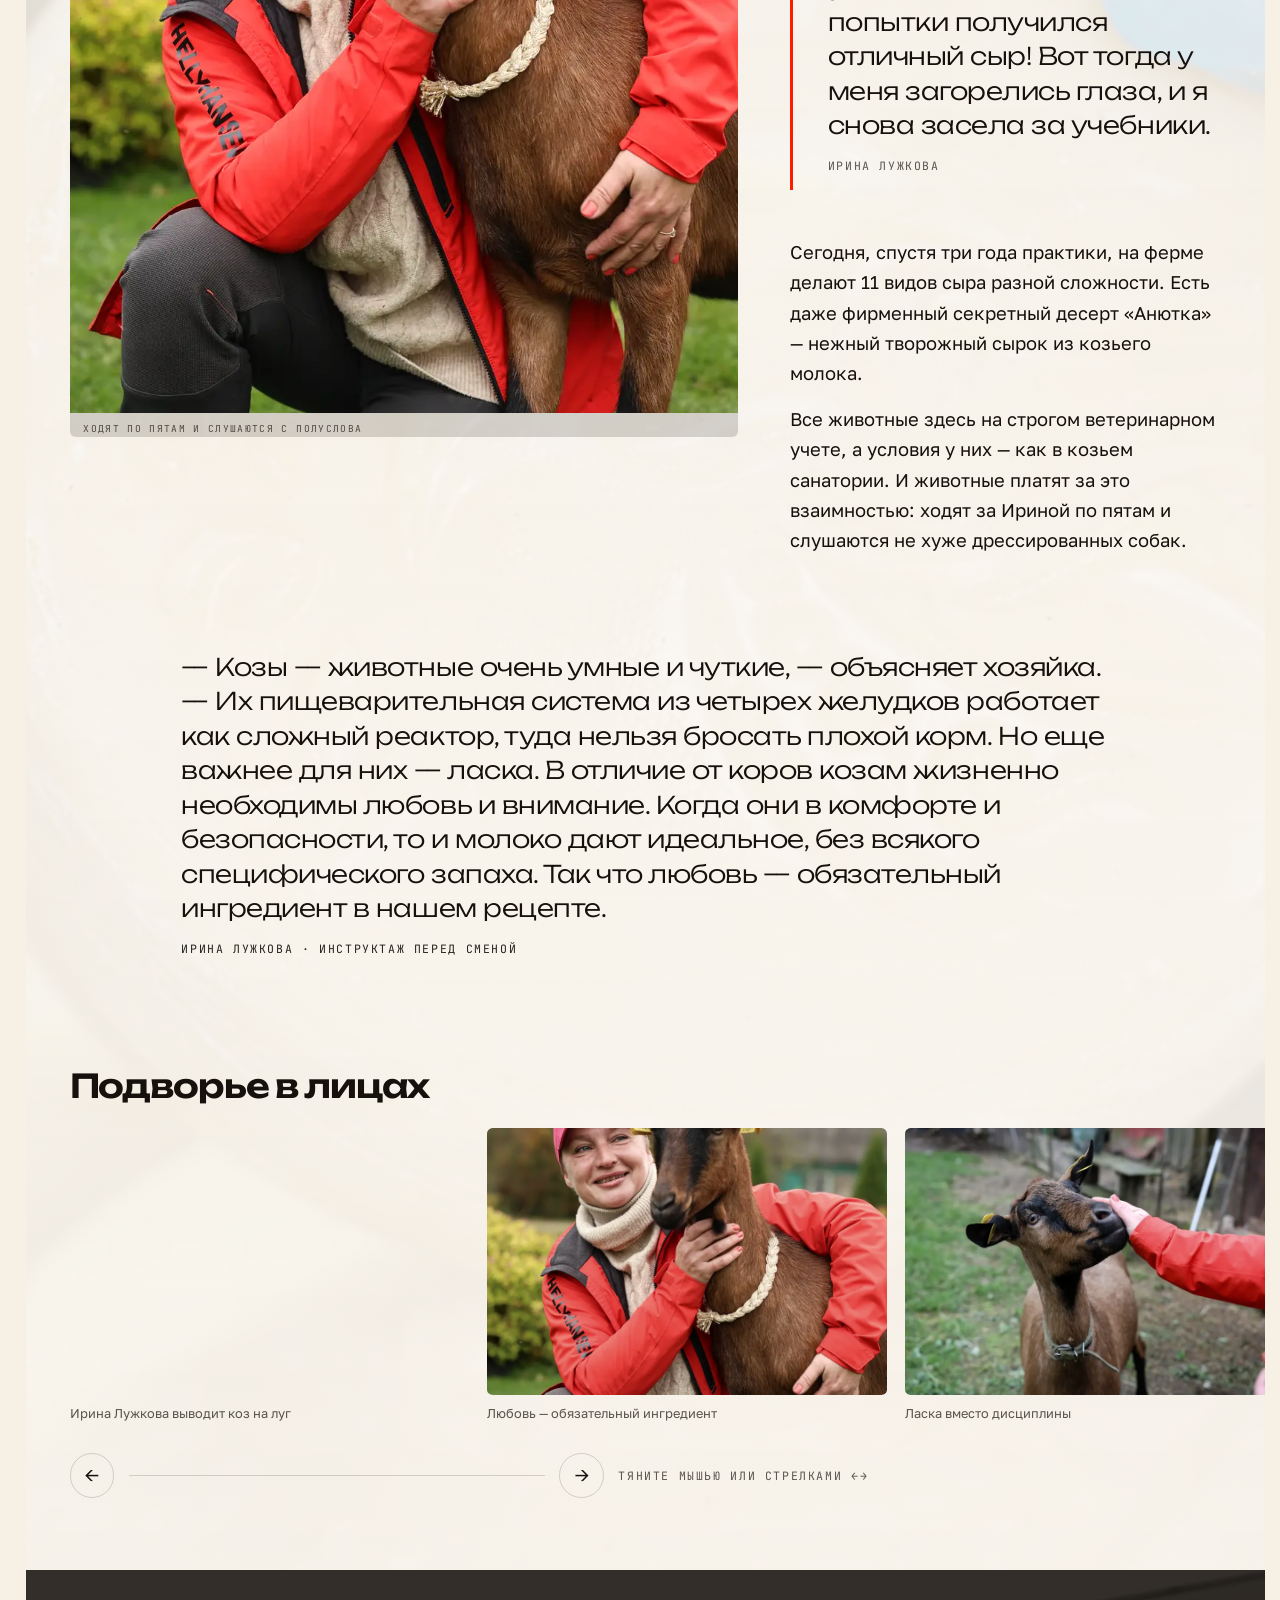
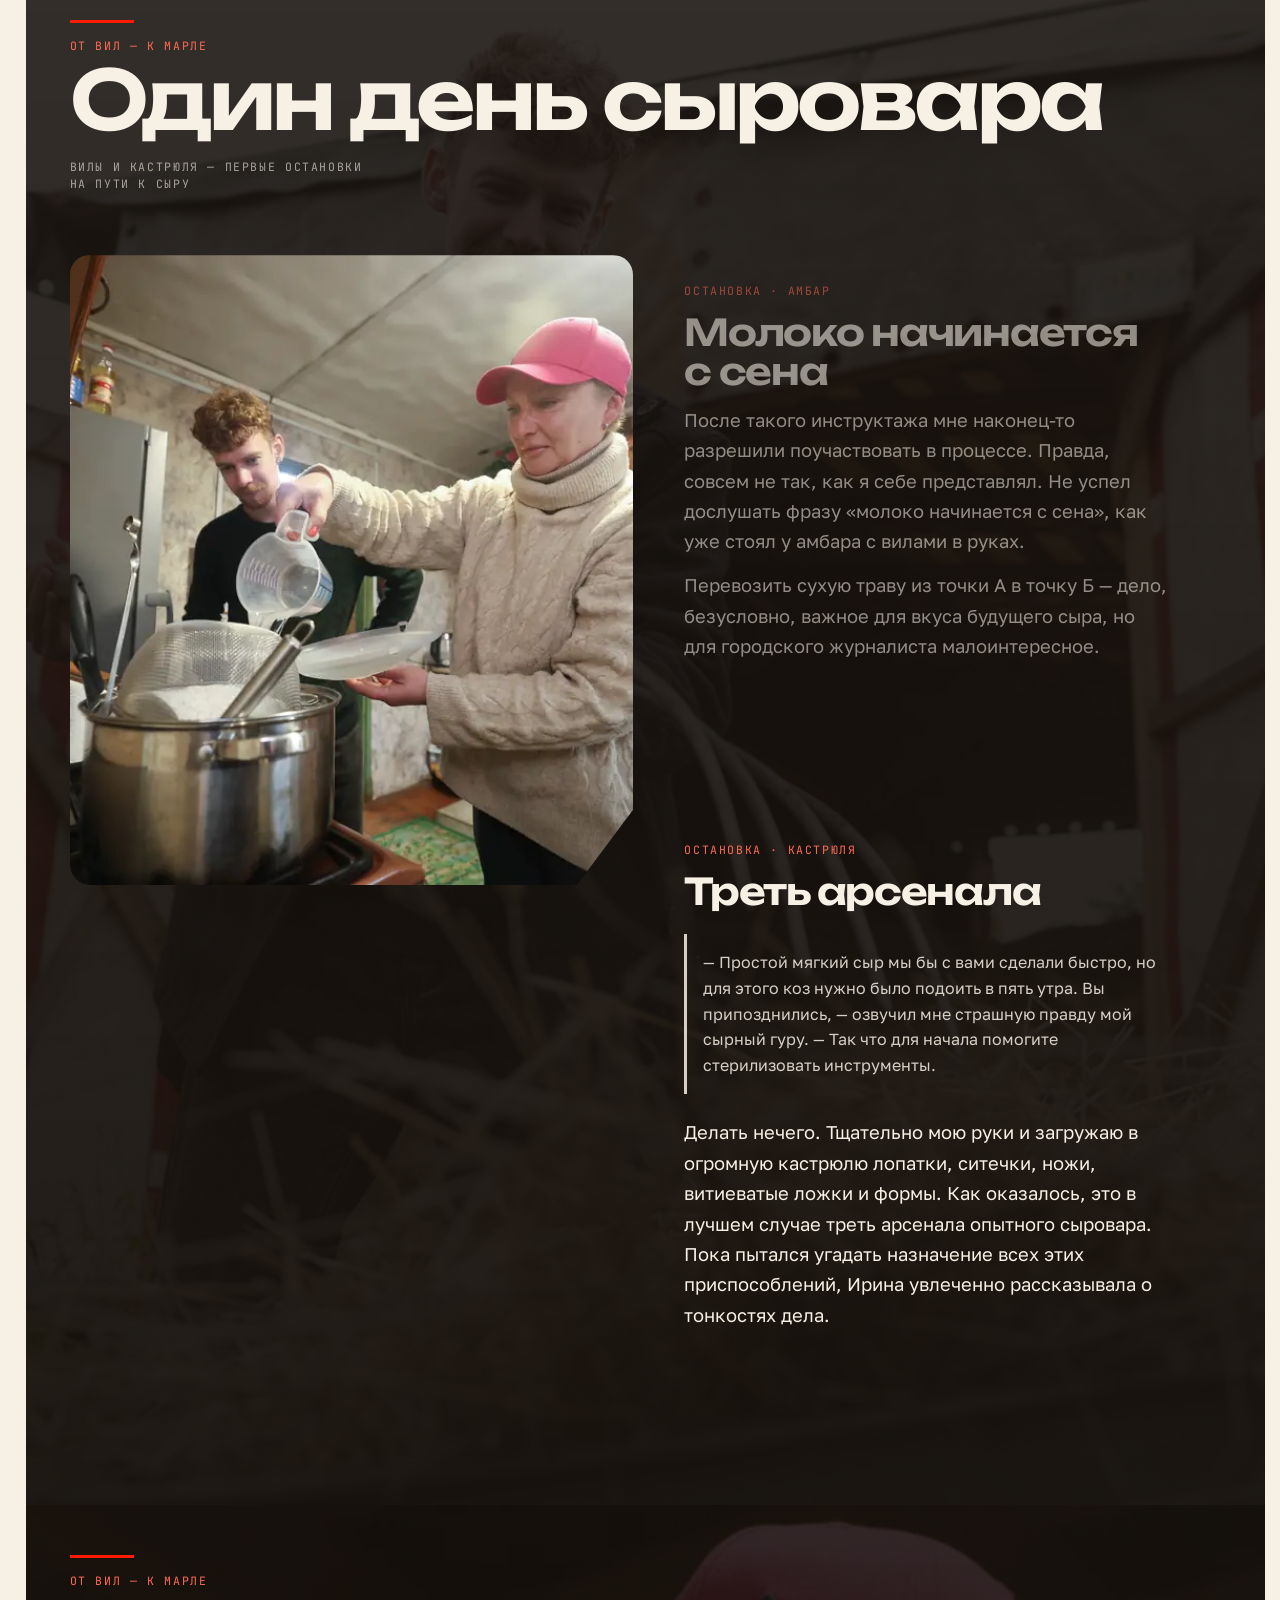
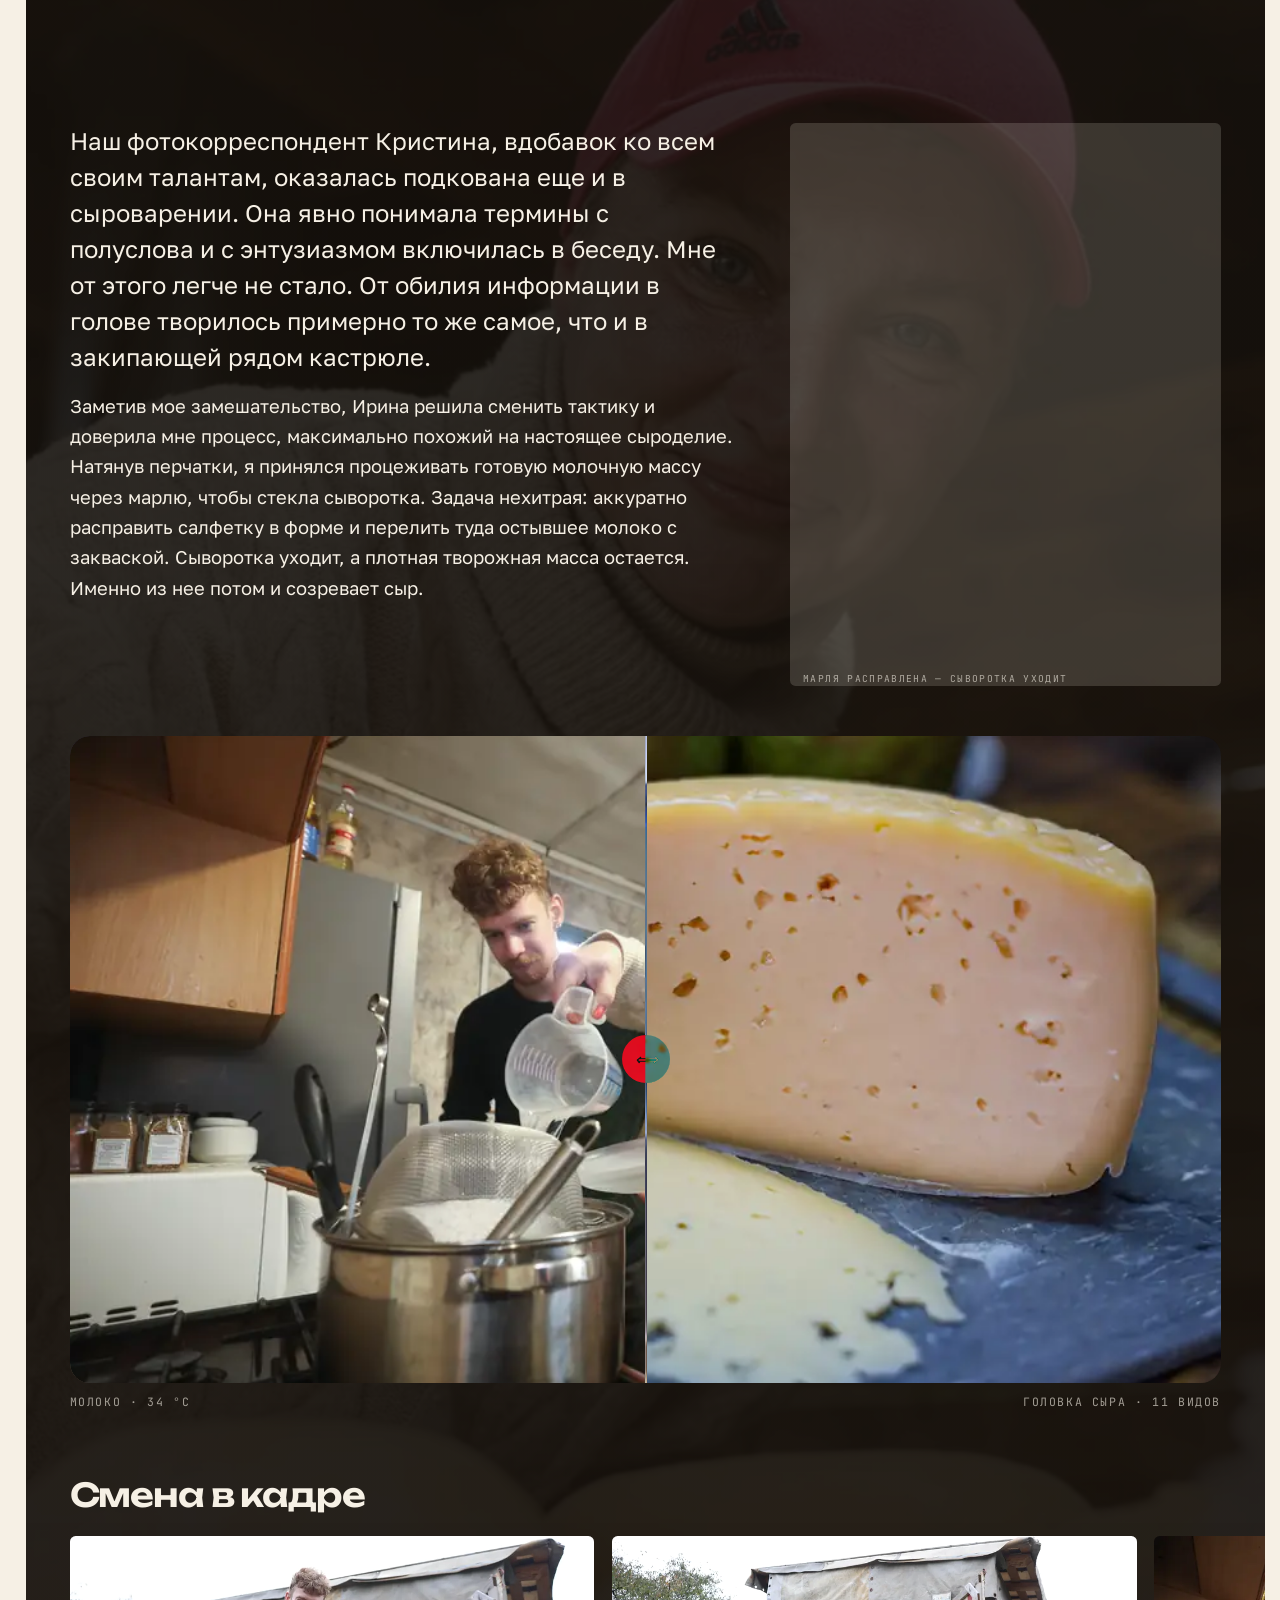
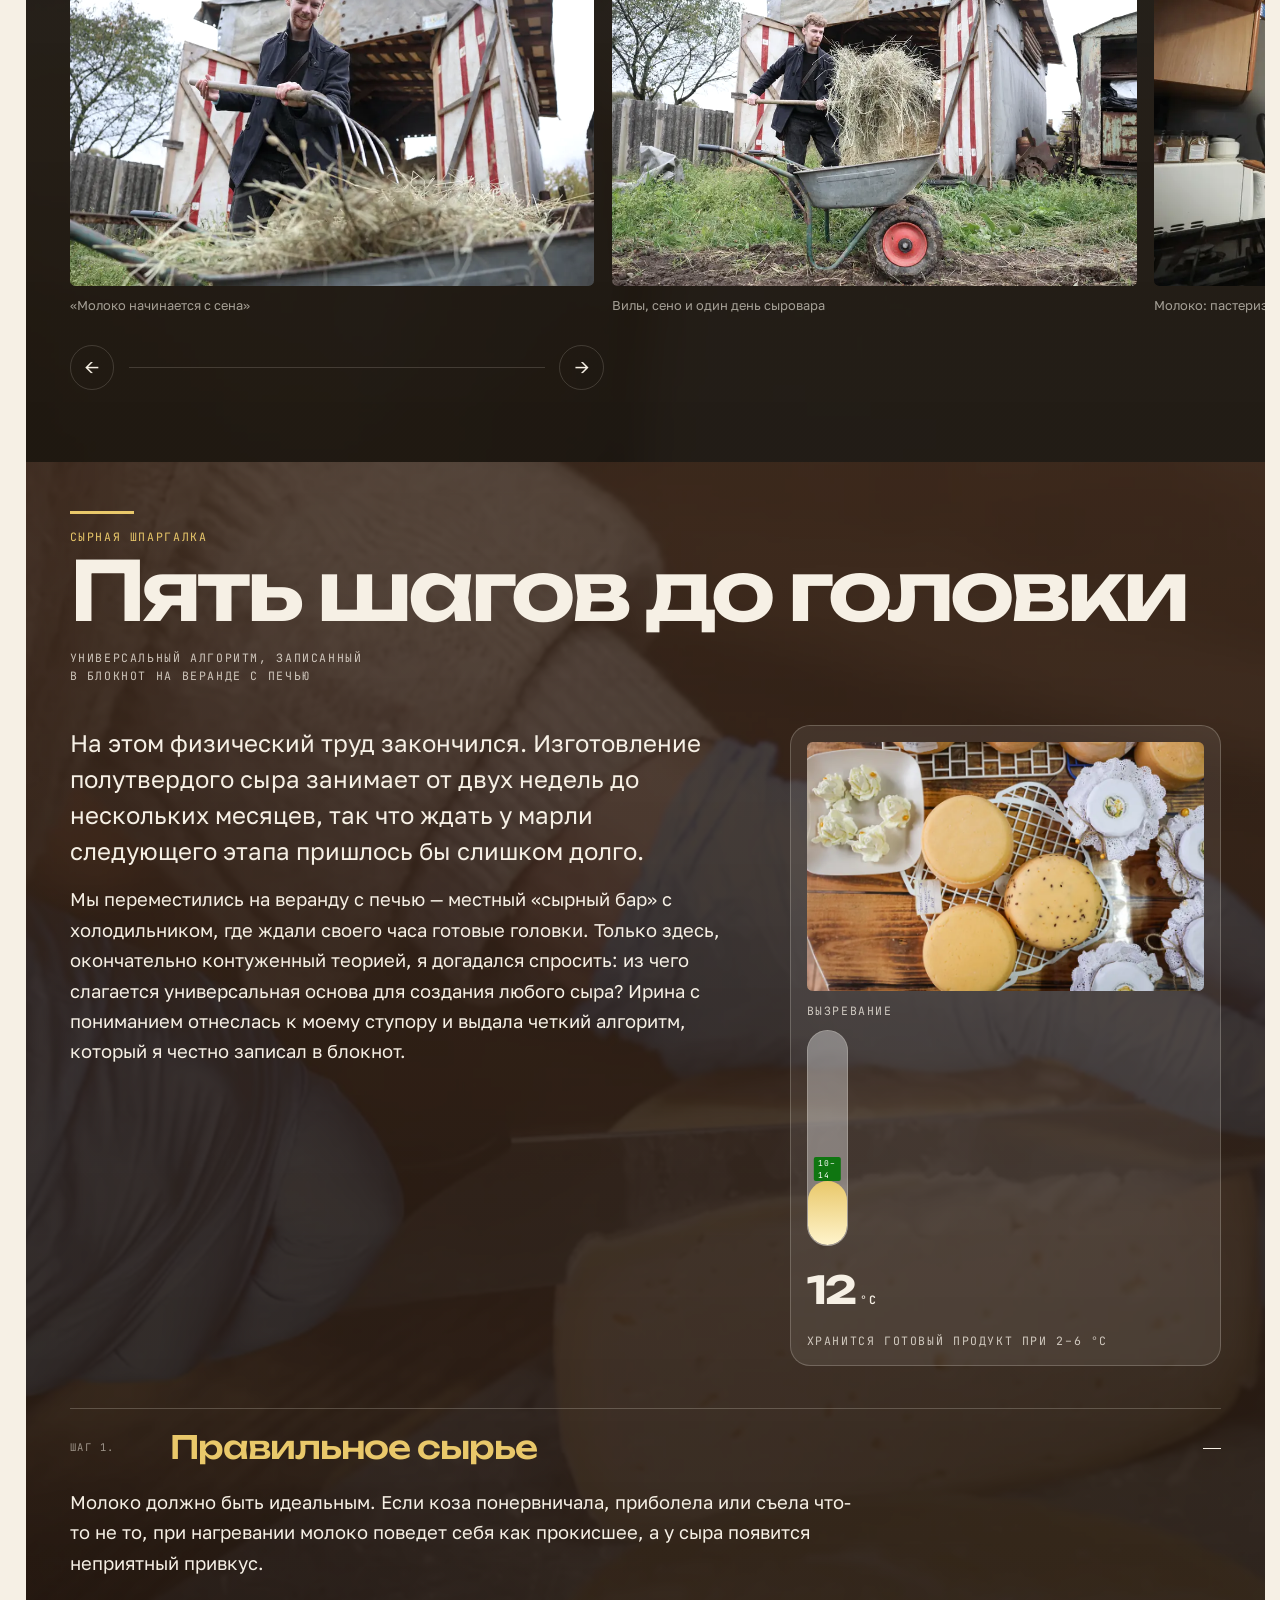
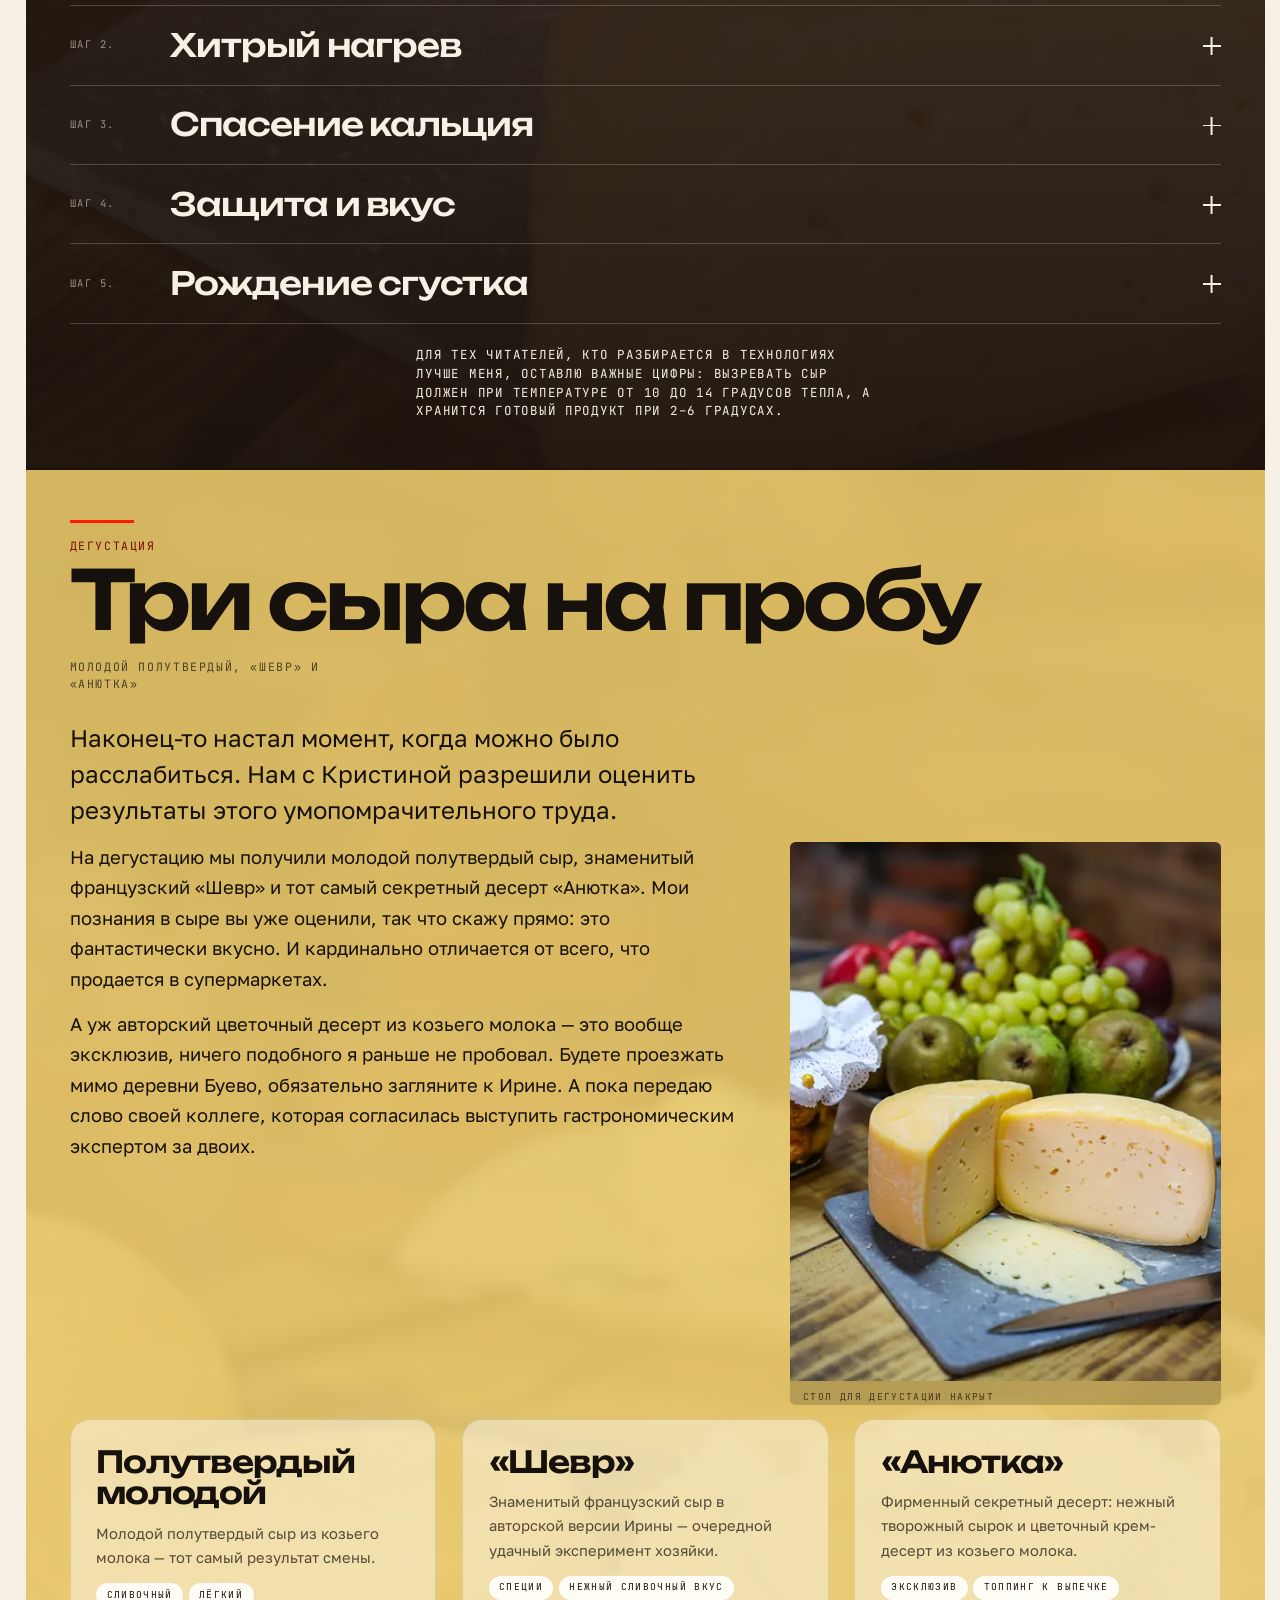
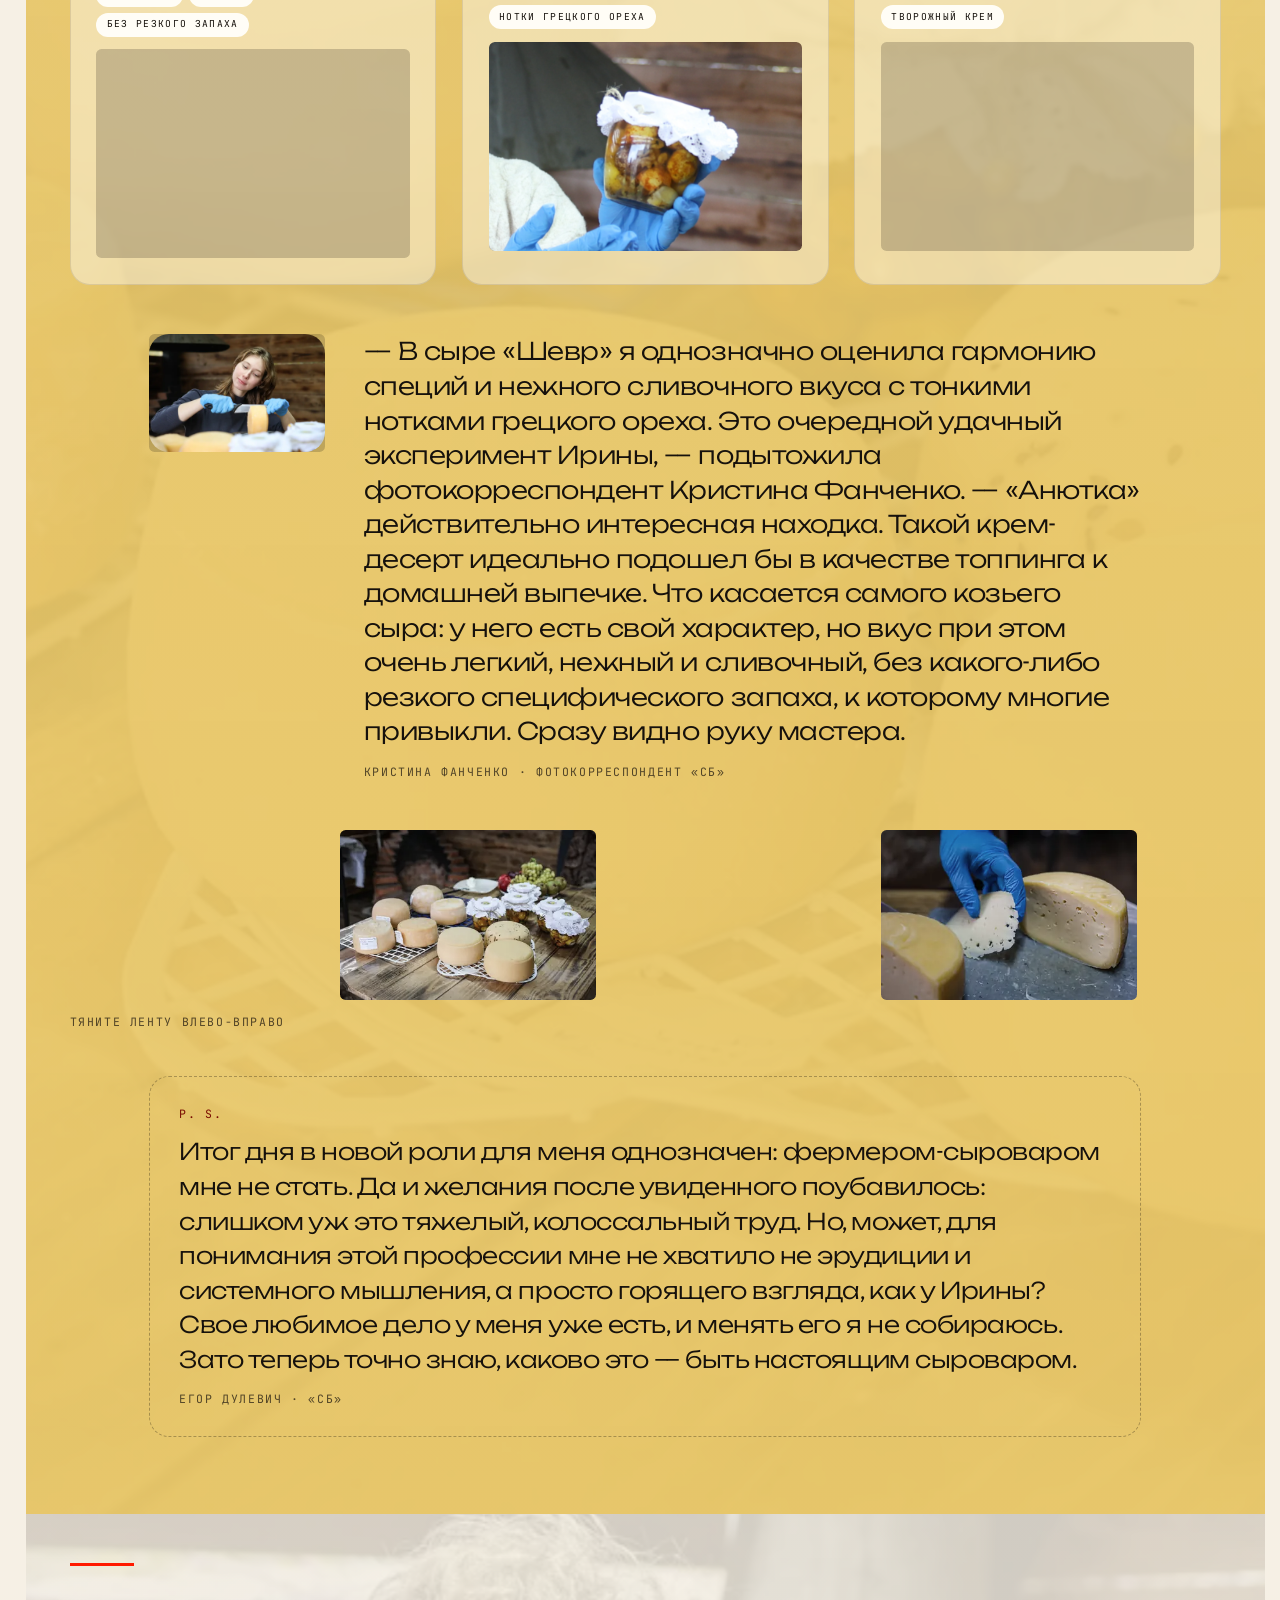
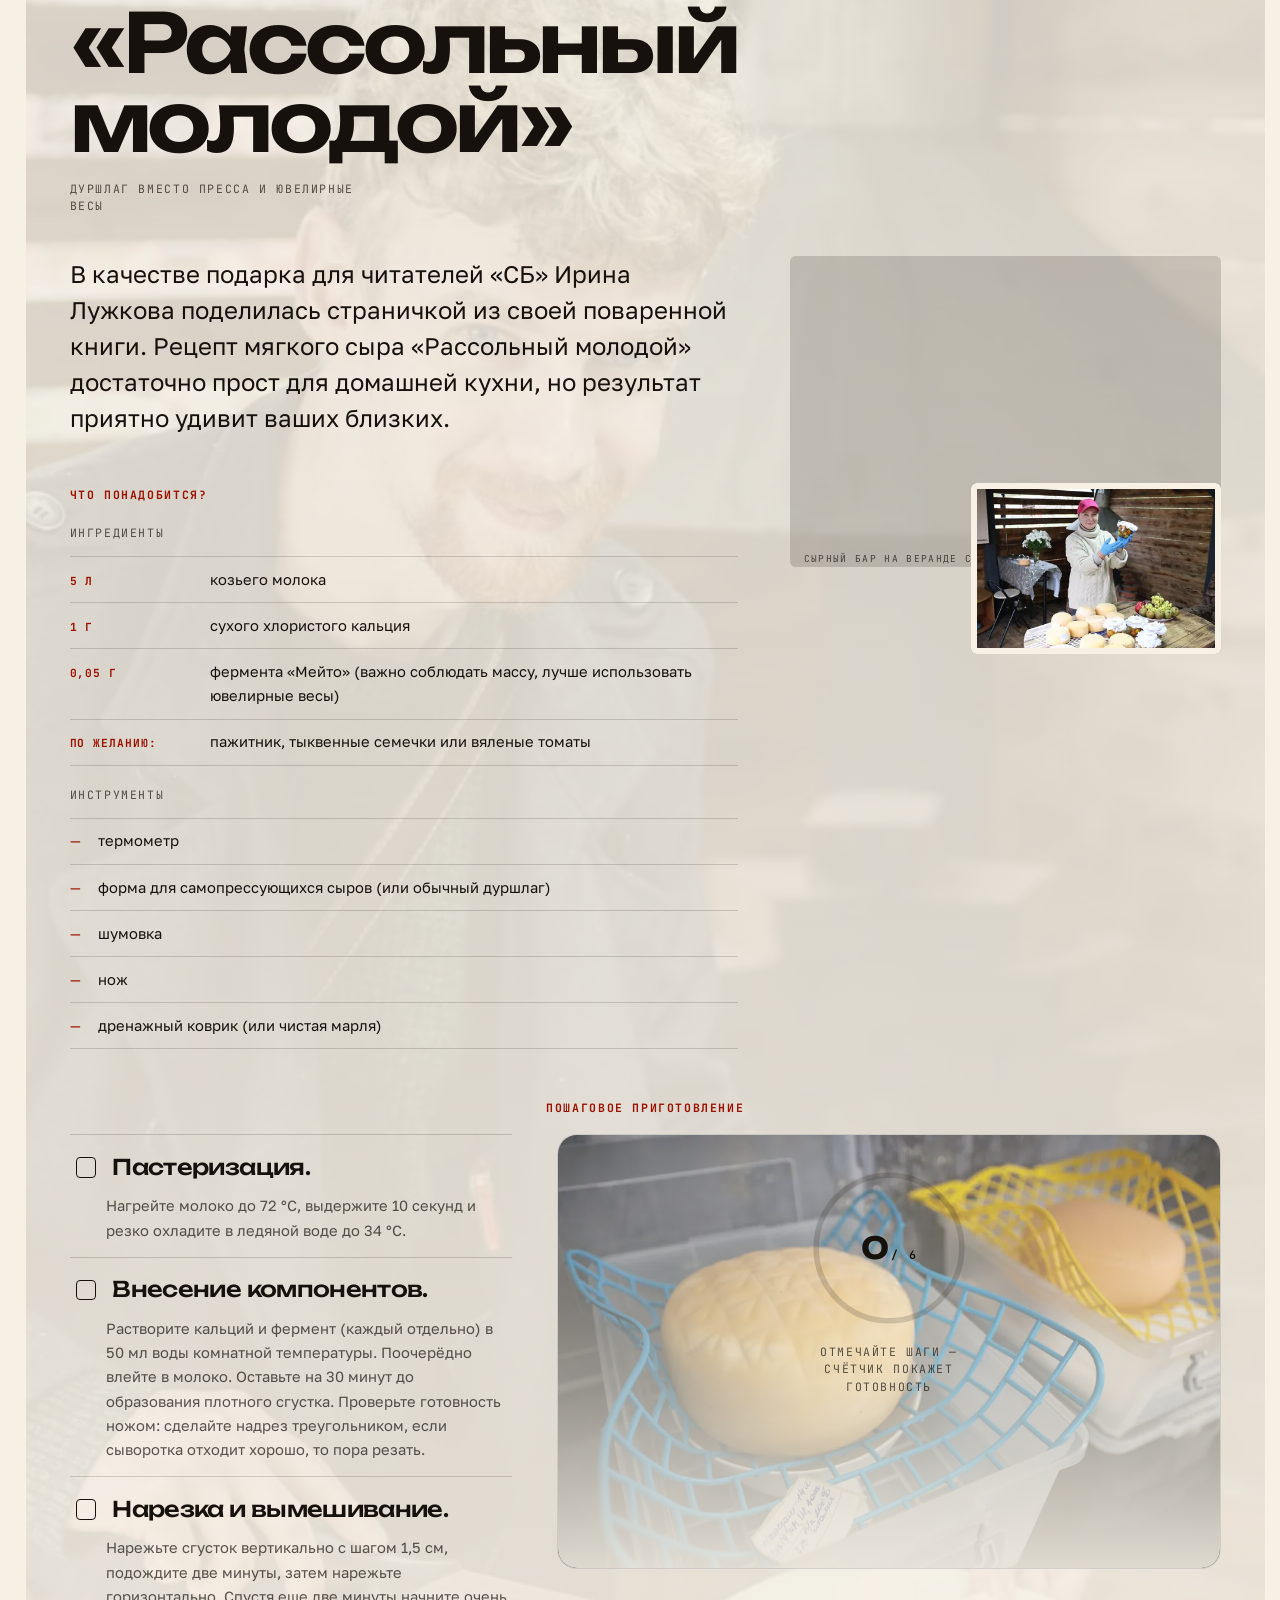
==== commit 9ef85c38: "100%" ====
--- a/index.html
+++ b/index.html
@@ -439,7 +439,7 @@
     </div>
   </div>
   <div class="wrap arsenal" data-reveal="stagger">
-    <p class="arsenal__lead">В кастрюлю отправились: <b>лопатки, ситечки, ножи, витиеватые ложки и формы</b> — и это в лучшем случае треть арсенала опытного сыровара.</p>
+    
     <ul class="arsenal__list">
      
     </ul>
@@ -673,8 +673,8 @@
       </ul>
       <figure class="ph ph--card" data-photo="32">
         <picture>
-          <source type="image/webp" srcset="assets/img/opt/kyz-32-sm.webp 900w" sizes="(max-width: 900px) 90vw, 28vw">
-          <img src="assets/img/opt/kyz-32-sm.webp" alt="Головка сыра с оттиском логотипа «Козья сыроварня» на ладони" width="900" height="600" loading="lazy" decoding="async">
+          <source type="image/webp" srcset="assets/img/shevr.png" sizes="(max-width: 900px) 90vw, 28vw">
+          <img src="assets/img/shevr.png" alt="Головка сыра с оттиском логотипа «Козья сыроварня» на ладони" width="900" height="600" loading="lazy" decoding="async">
         </picture>
       </figure>
     </article>
@@ -872,7 +872,7 @@
   <header class="sechead">
     <p class="sechead__num mono" data-reveal="fade">Съёмка</p>
     <h2 class="sechead__title" data-split="words">Один день в движении</h2>
-    <p class="sechead__note mono" data-reveal="fade">Шесть коротких роликов с фермы. Картинка открывается сразу, файл — по нажатию</p>
+    <p class="sechead__note mono" data-reveal="fade">Шесть коротких роликов с фермы.</p>
   </header>
   <div class="reels" data-reels>
     <figure class="reel" data-reel>
--- a/style.css
+++ b/style.css
@@ -625,7 +625,7 @@
   bottom: 24%;
   width: min(21vw, 17rem);
   aspect-ratio: 3 / 2;
-  clip-path: polygon(0 0, 100% 0, 100% 100%, 14% 100%, 0 78%);
+  clip-path: polygon(0 0, 100% 0, 100% 78%, 86% 100%, 0 100%);
 }
 .hero__shot--right {
   right: 9%;
@@ -634,8 +634,8 @@
   aspect-ratio: 3 / 2;
   clip-path: polygon(0 0, 100% 0, 100% 100%, 0 100%, 0 20%);
 }
-/* срезы clip-path съедают углы — подписи уводим от них */
-.hero__shot--left figcaption { left: auto; right: 0; }
+/* срезы clip-path съедают углы — подписи держим на целых углах (левый низ) */
+.hero__shot--left figcaption { left: 0; right: auto; }
 /* вступительный выход кадров анимируется из JS (Web Animations API),
    чтобы transform оставался свободным для параллакса и наклона */
 .hero__shot { transform: translate3d(0, var(--py, 0px), 0) perspective(90rem) rotateX(var(--rx, 0deg)) rotateY(var(--ry, 0deg)); }
@@ -860,8 +860,7 @@
   max-width: 64rem;
   padding: clamp(1.4rem, 4vw, 3rem);
   border: 0;
-  border-radius: var(--radius-lg);
-  background: var(--red);
+  border-radius: var(--radius-lg); 
   color: var(--ink);
 }
 .quote--red footer { color: rgba(22, 17, 12, 0.93); }
@@ -1729,9 +1728,29 @@
 @media (max-width: 56rem) {
   .cols, .cols--flip, .intro__grid, .pinned, .check, .foot__grid, .live__grid { grid-template-columns: minmax(0, 1fr); }
   .cols--flip .col--wide { order: 1; }
-  .pinned__steps { gap: 8vh; padding-block: 2vh 8vh; }
-  .pinned__stage { height: 44vh; top: calc(var(--topbar-h) + 0.5rem); }
-  .check__panel { position: static; order: 1; }
+  /* на телефоне сцена не закрепляется: оба кадра становятся обычными картинками
+     рядом, а шаги идут под ними и не требуют прокрутки с подменой кадров */
+  .pinned__stage {
+    position: relative;
+    top: auto;
+    height: auto;
+    display: grid;
+    grid-template-columns: 1fr 1fr;
+    gap: 0.5rem;
+  }
+  .pinned .pinned__img {
+    position: relative;
+    inset: auto;
+    aspect-ratio: 4 / 5;
+    opacity: 1;
+    transform: none;
+  }
+  .pinned .pinned__img img { border-radius: var(--radius); }
+  .pinned__steps { gap: 1.6rem; padding-block: 0; }
+  .pinned .pstep { opacity: 1; max-width: none; }
+  /* панель перестаёт липнуть, но остаётся контейнером для фото и градиента:
+     с position: static абсолютные слои уезжали на всю секцию и закрывали текст */
+  .check__panel { position: relative; top: auto; order: 1; min-height: 0; }
   .check__list { order: 2; }
   .ctask__body { padding-inline-start: 0; }
   .ing li { grid-template-columns: minmax(0, 1fr); gap: 0.2rem; }
@@ -1740,7 +1759,7 @@
   .hero__stage { position: relative; inset: auto; order: 3; display: grid; grid-template-columns: 1fr 1fr; gap: 0.5rem; padding-inline: var(--gut); }
   .hero__shot { position: static; width: auto; aspect-ratio: 3 / 2; animation: none; }
   .hero__shot--main { grid-column: 1 / -1; aspect-ratio: 4 / 3; clip-path: polygon(0 0, 100% 0, 100% 88%, 92% 100%, 0 100%); }
-  .hero__shot--left { clip-path: polygon(0 0, 100% 0, 100% 100%, 12% 100%, 0 82%); }
+  .hero__shot--left { clip-path: polygon(0 0, 100% 0, 100% 88%, 92% 100%, 0 100%); }
   .hero__shot figcaption { font-size: 0.5rem; padding: 0.3rem 0.45rem; }
   .hero__body { order: 1; }
   .seal { order: 2; position: relative; top: auto; right: auto; margin-inline-start: var(--gut); width: 6rem; }
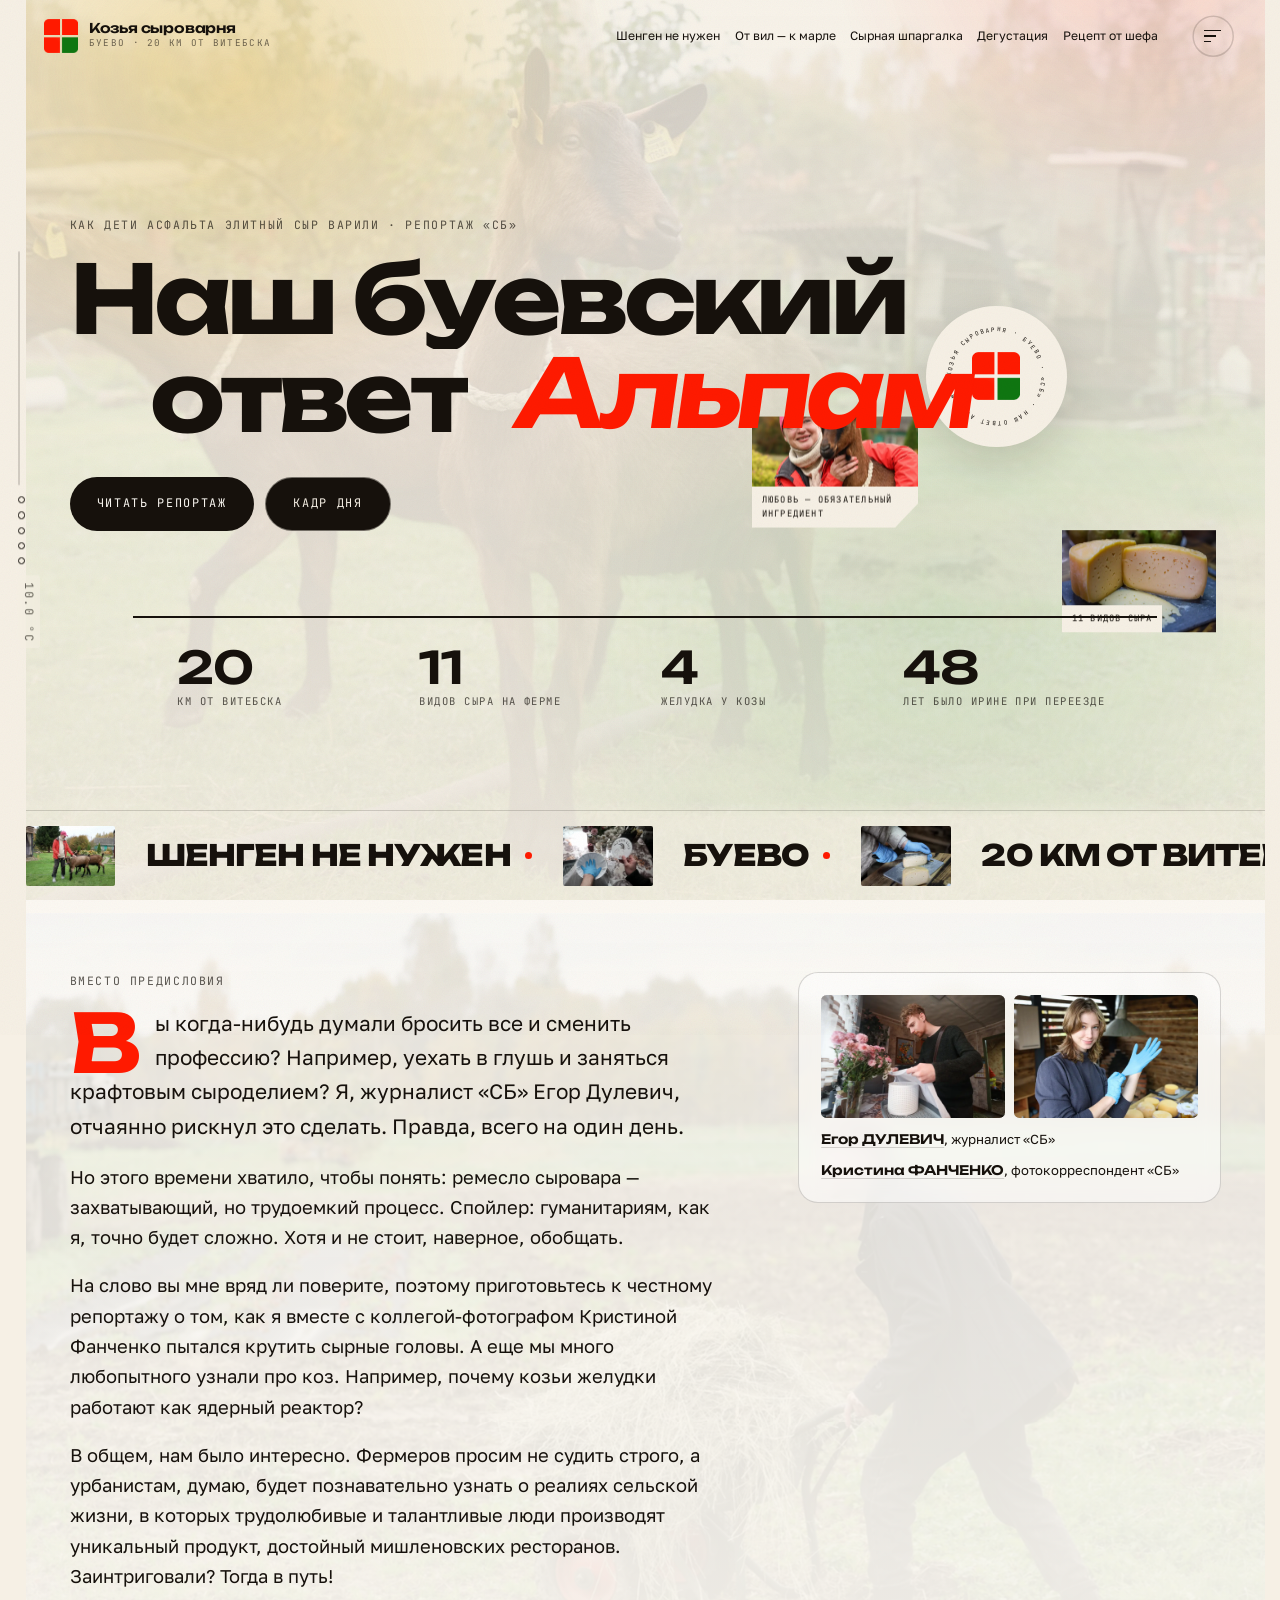
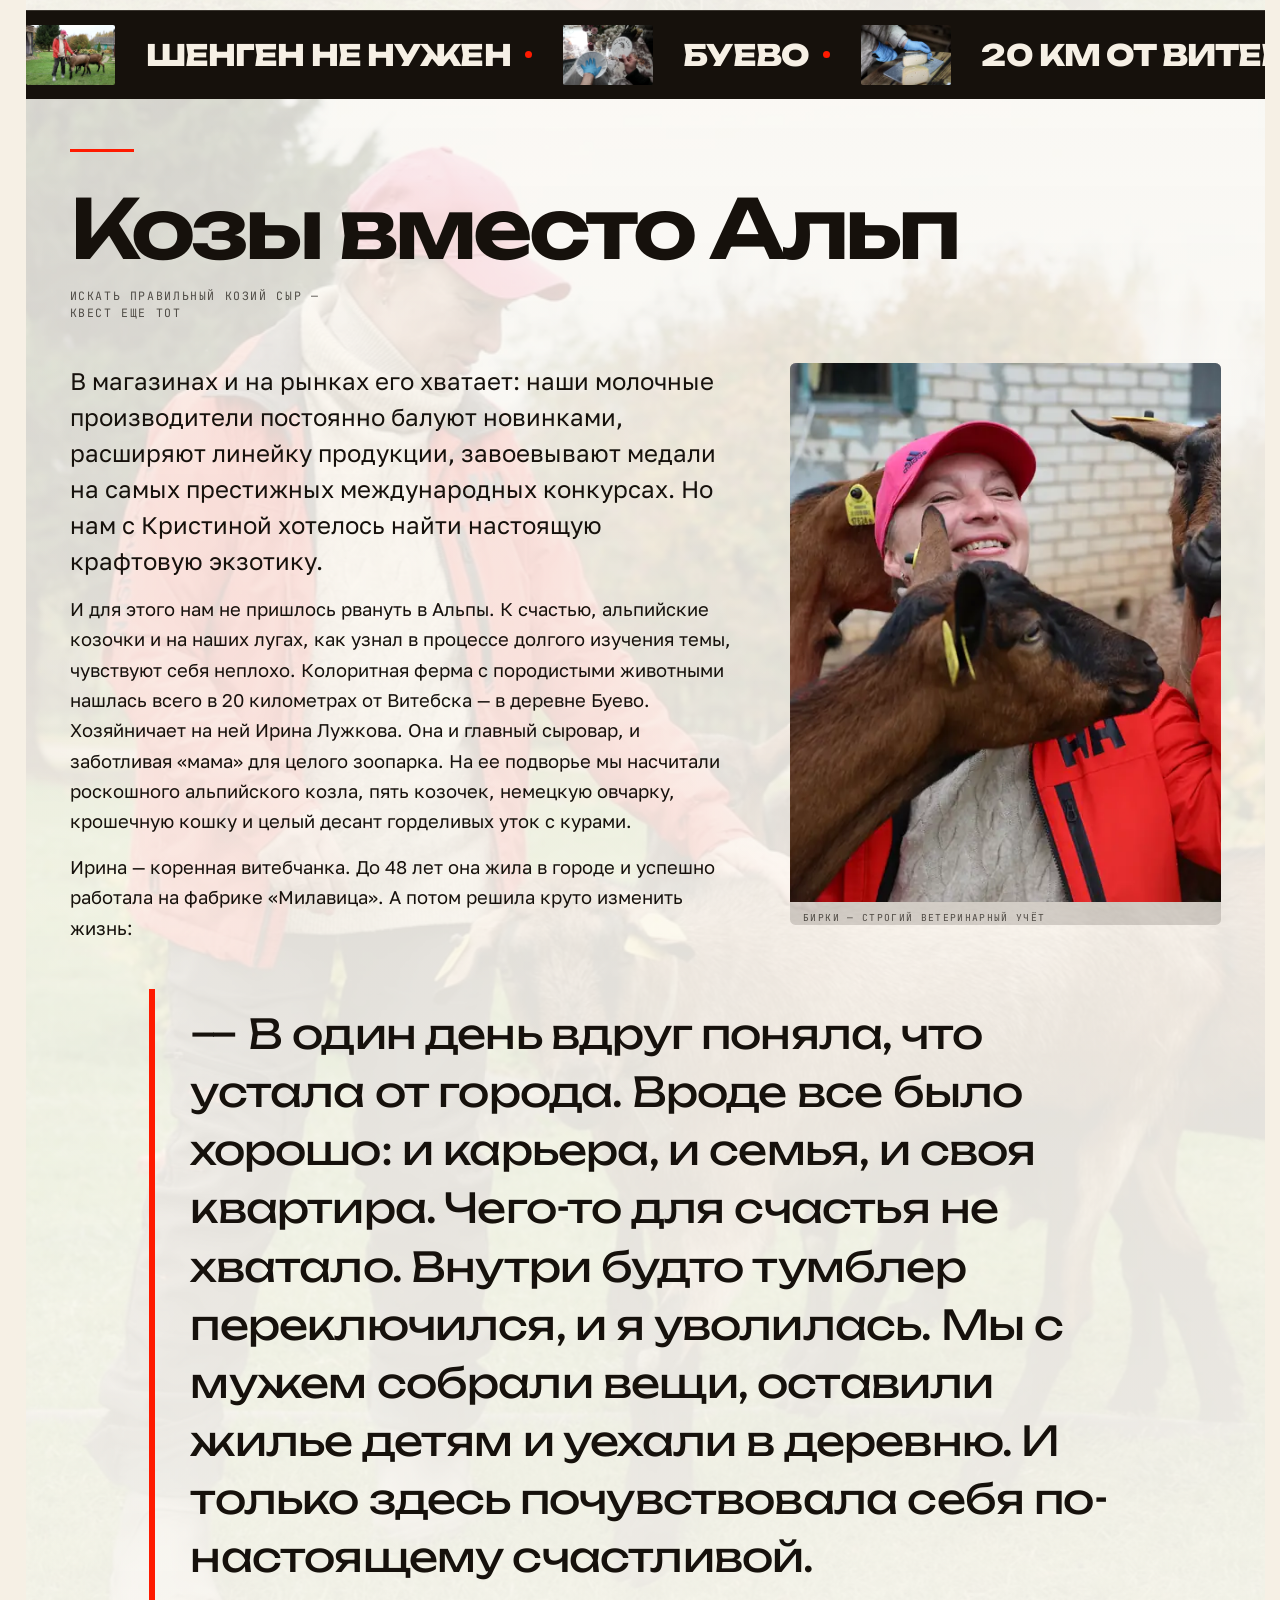
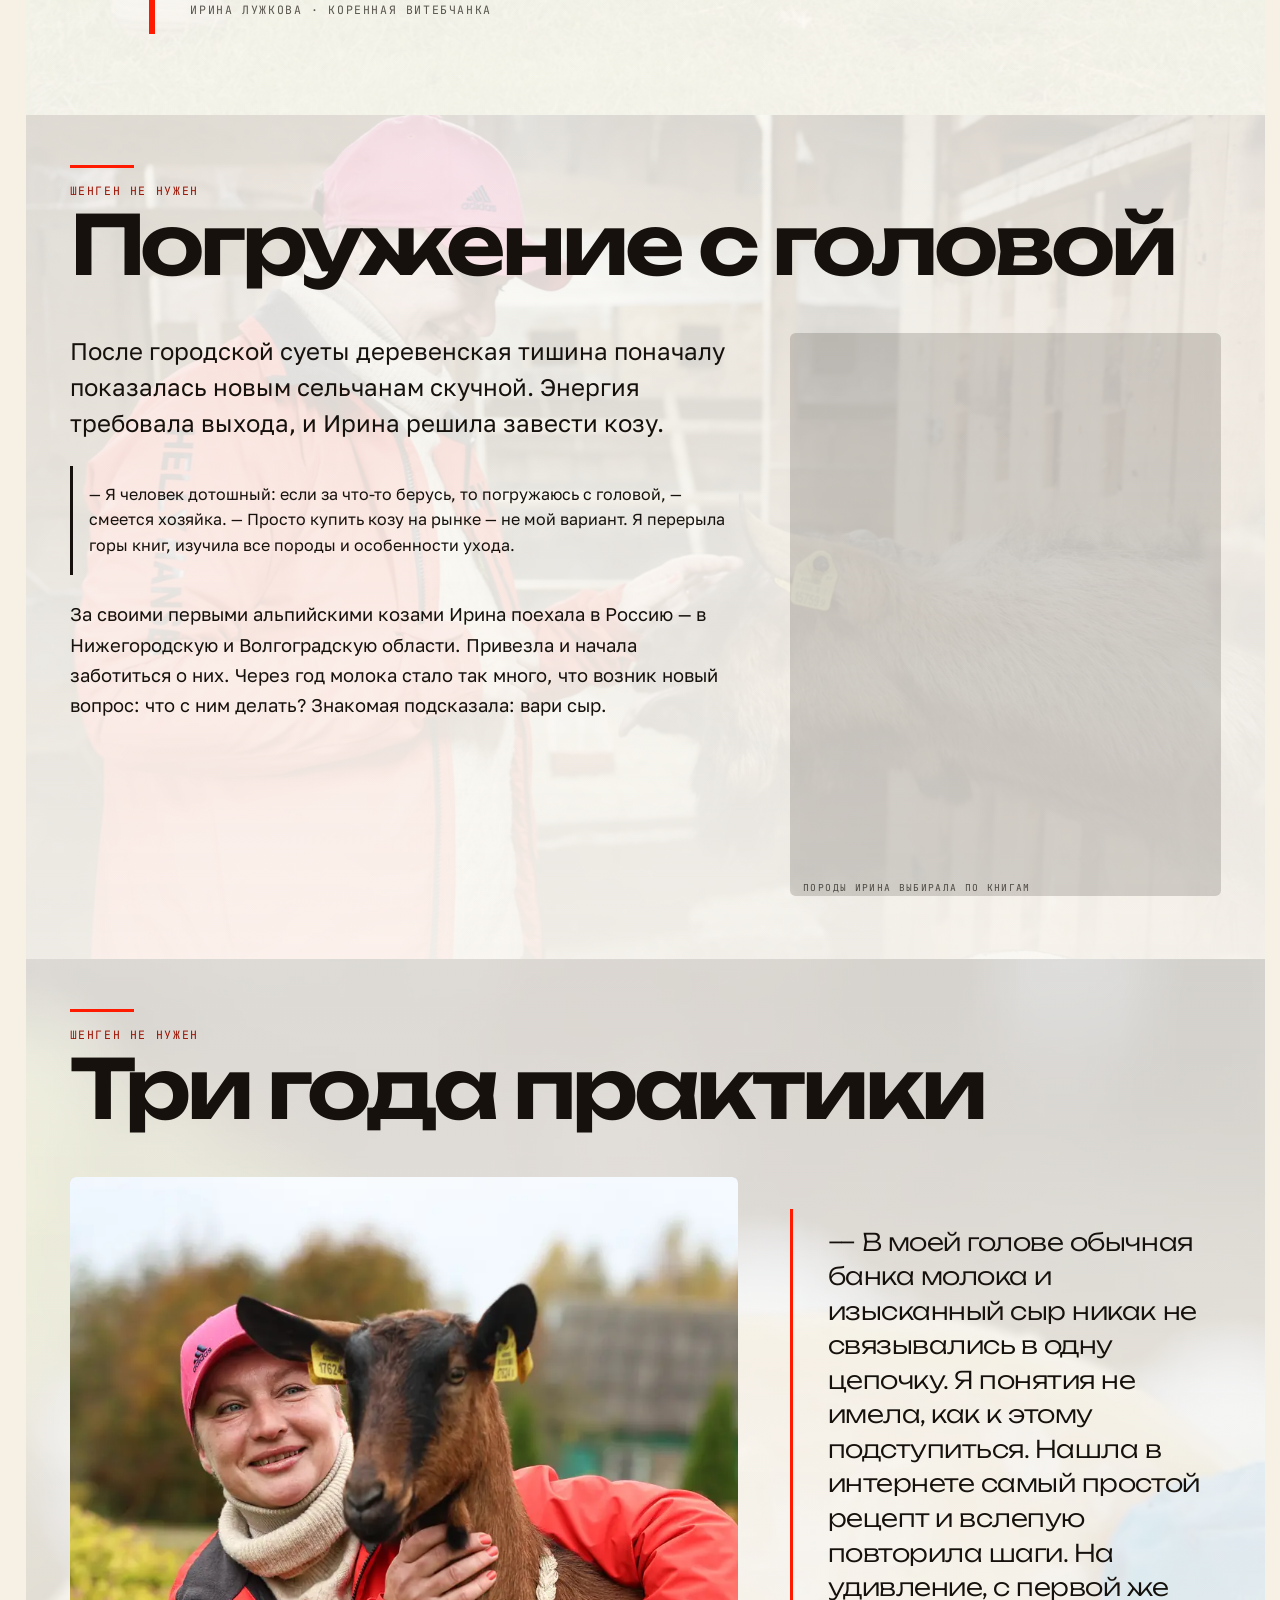
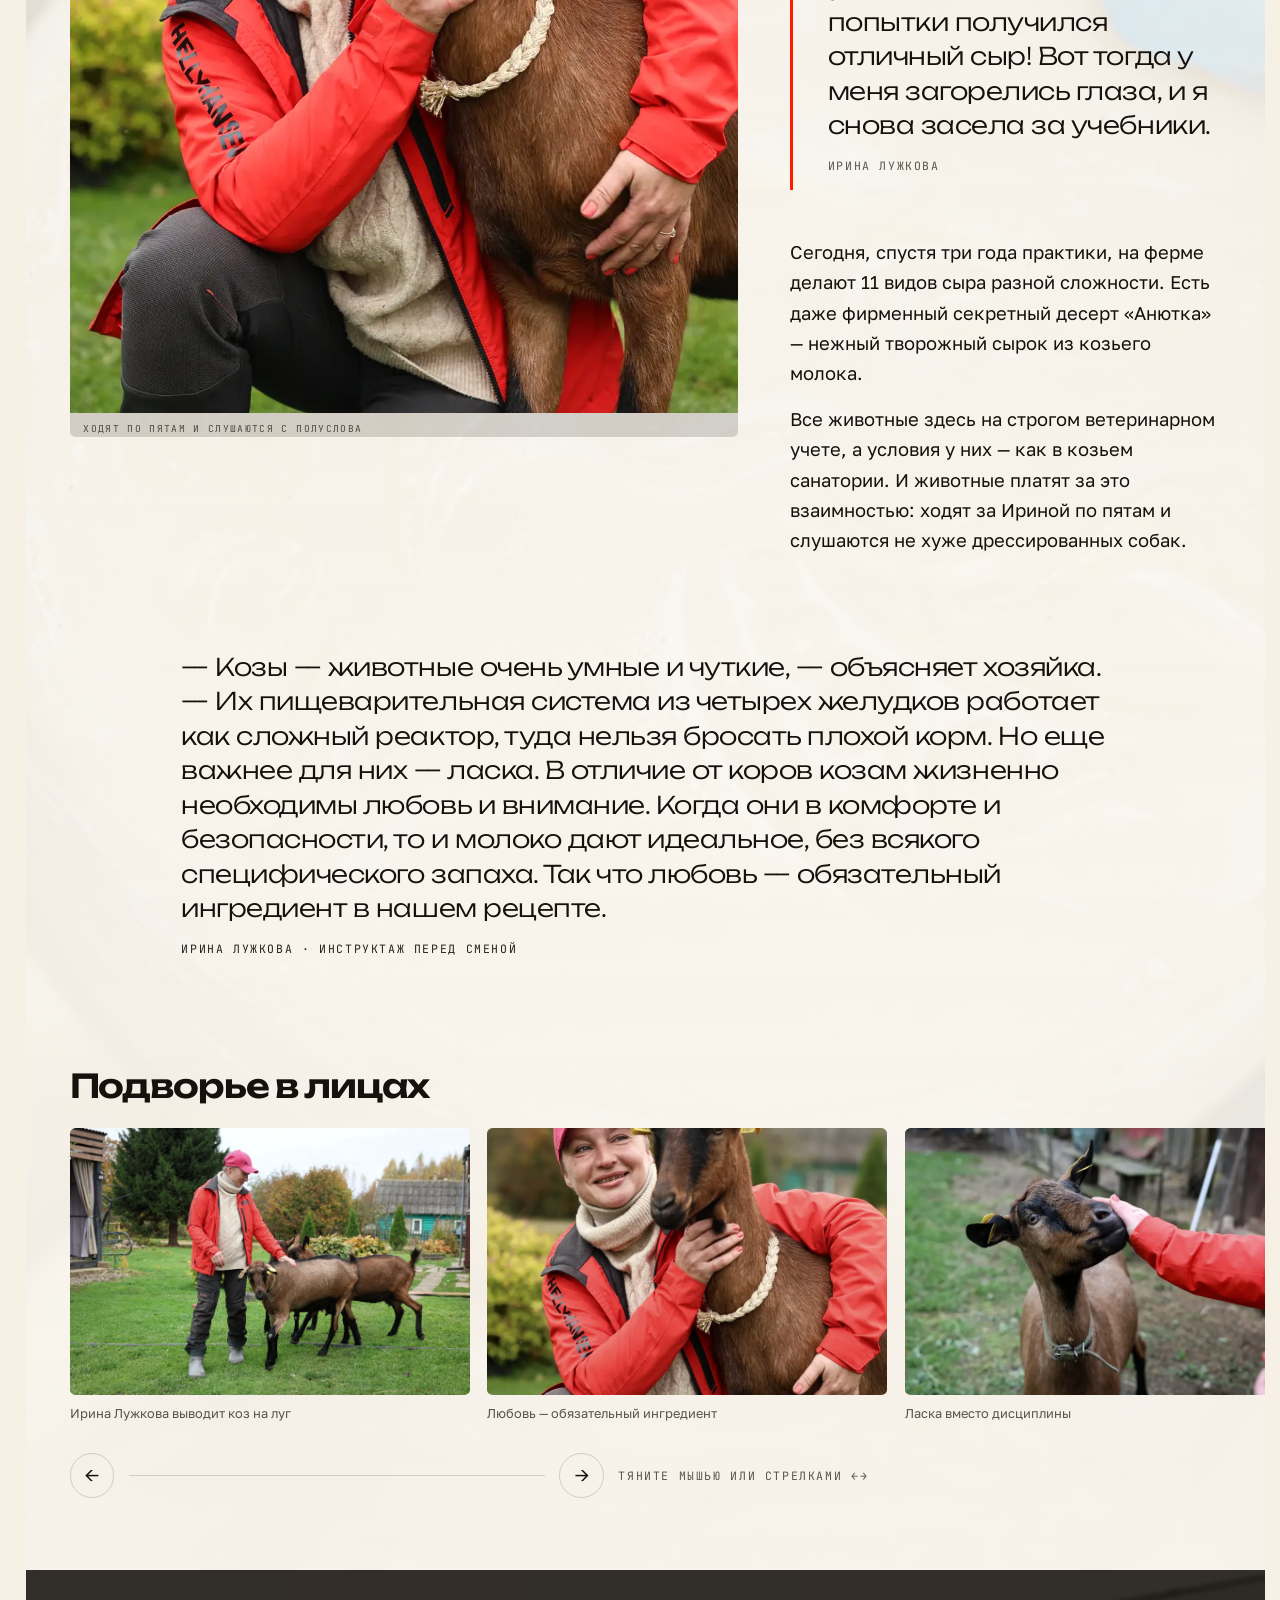
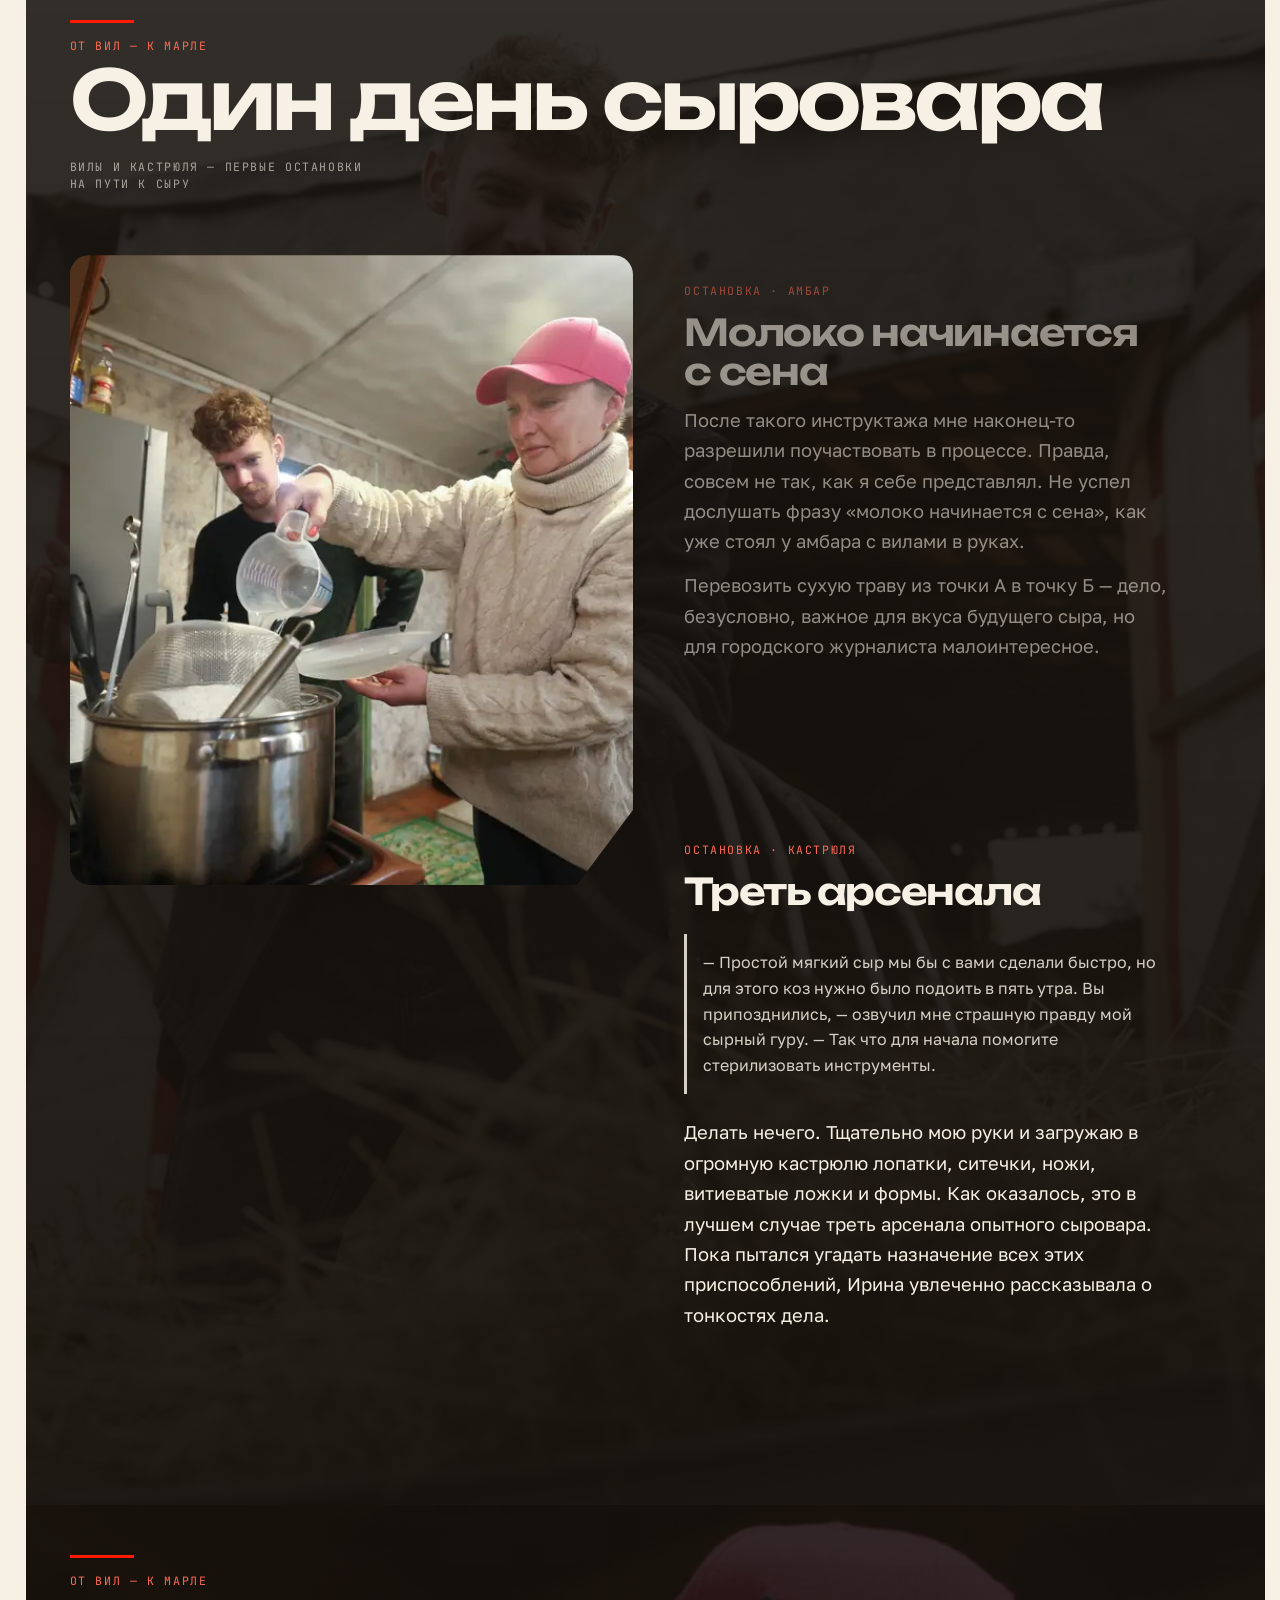
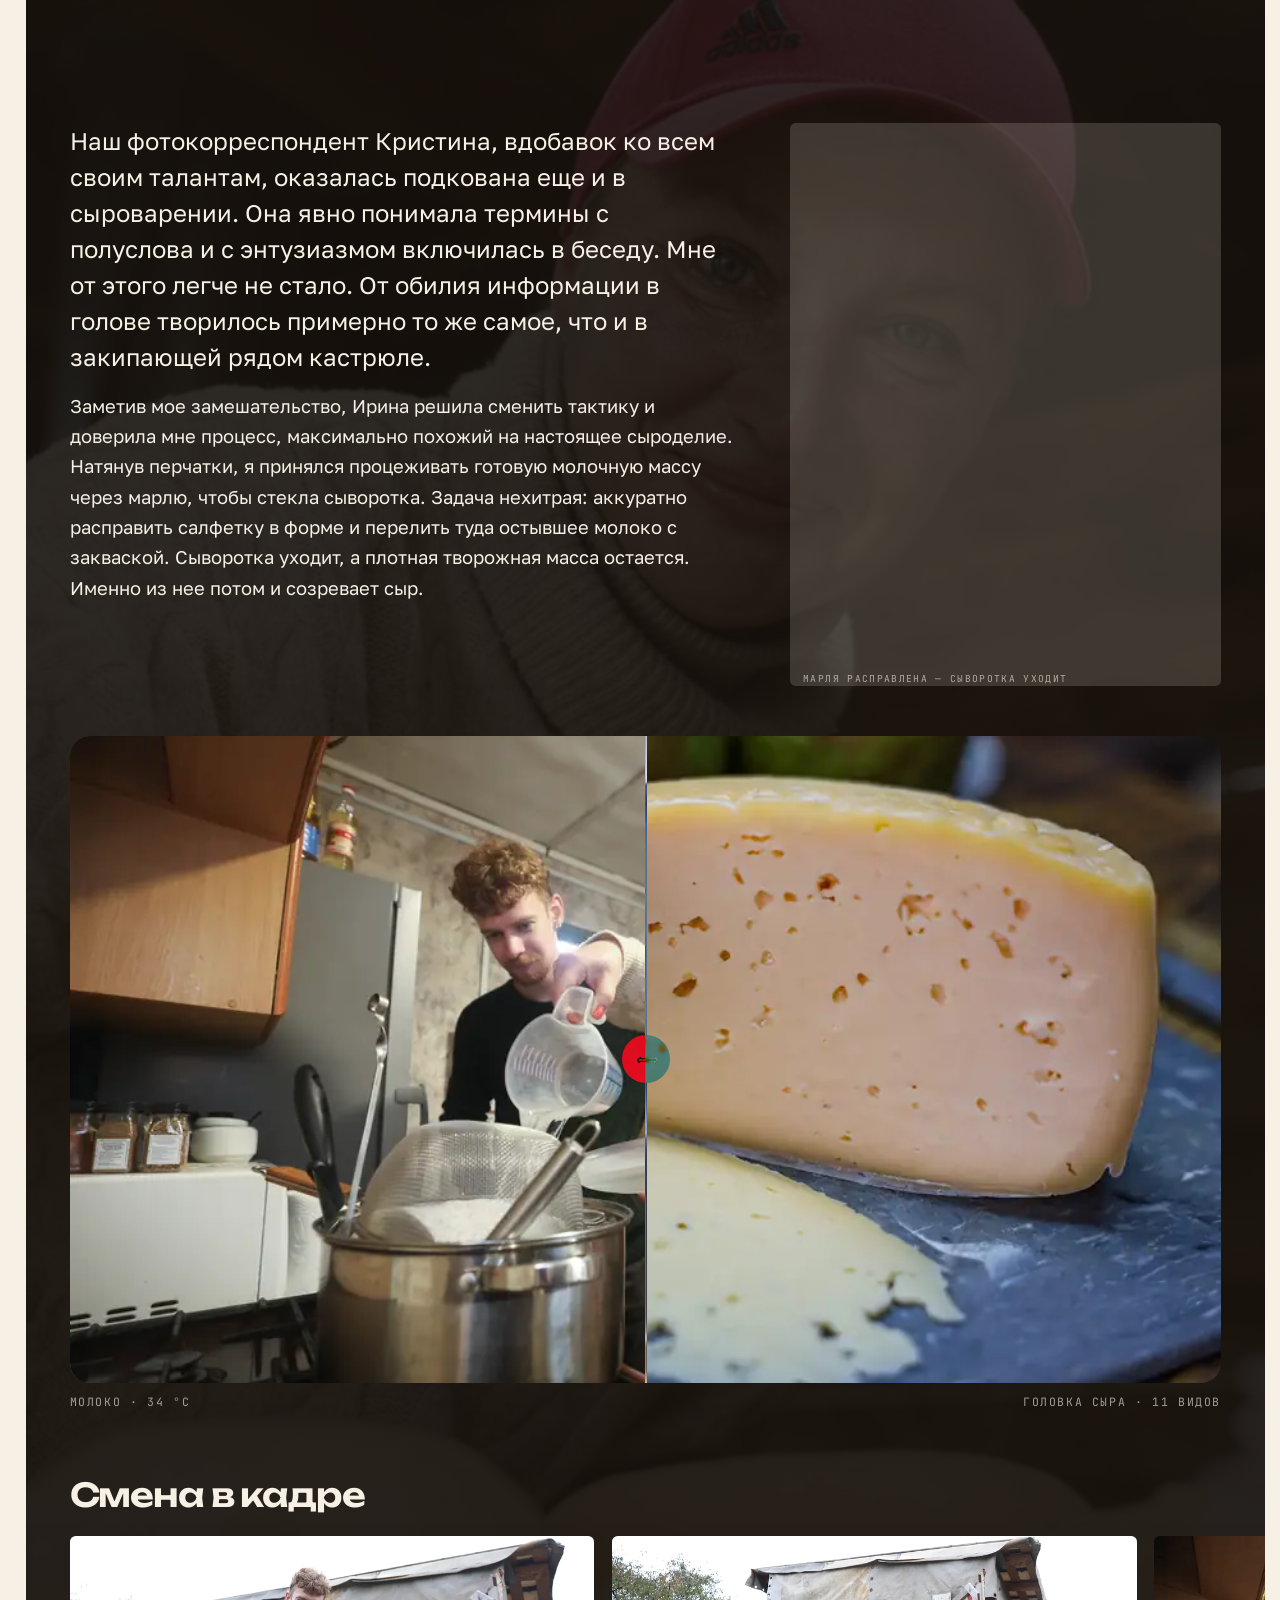
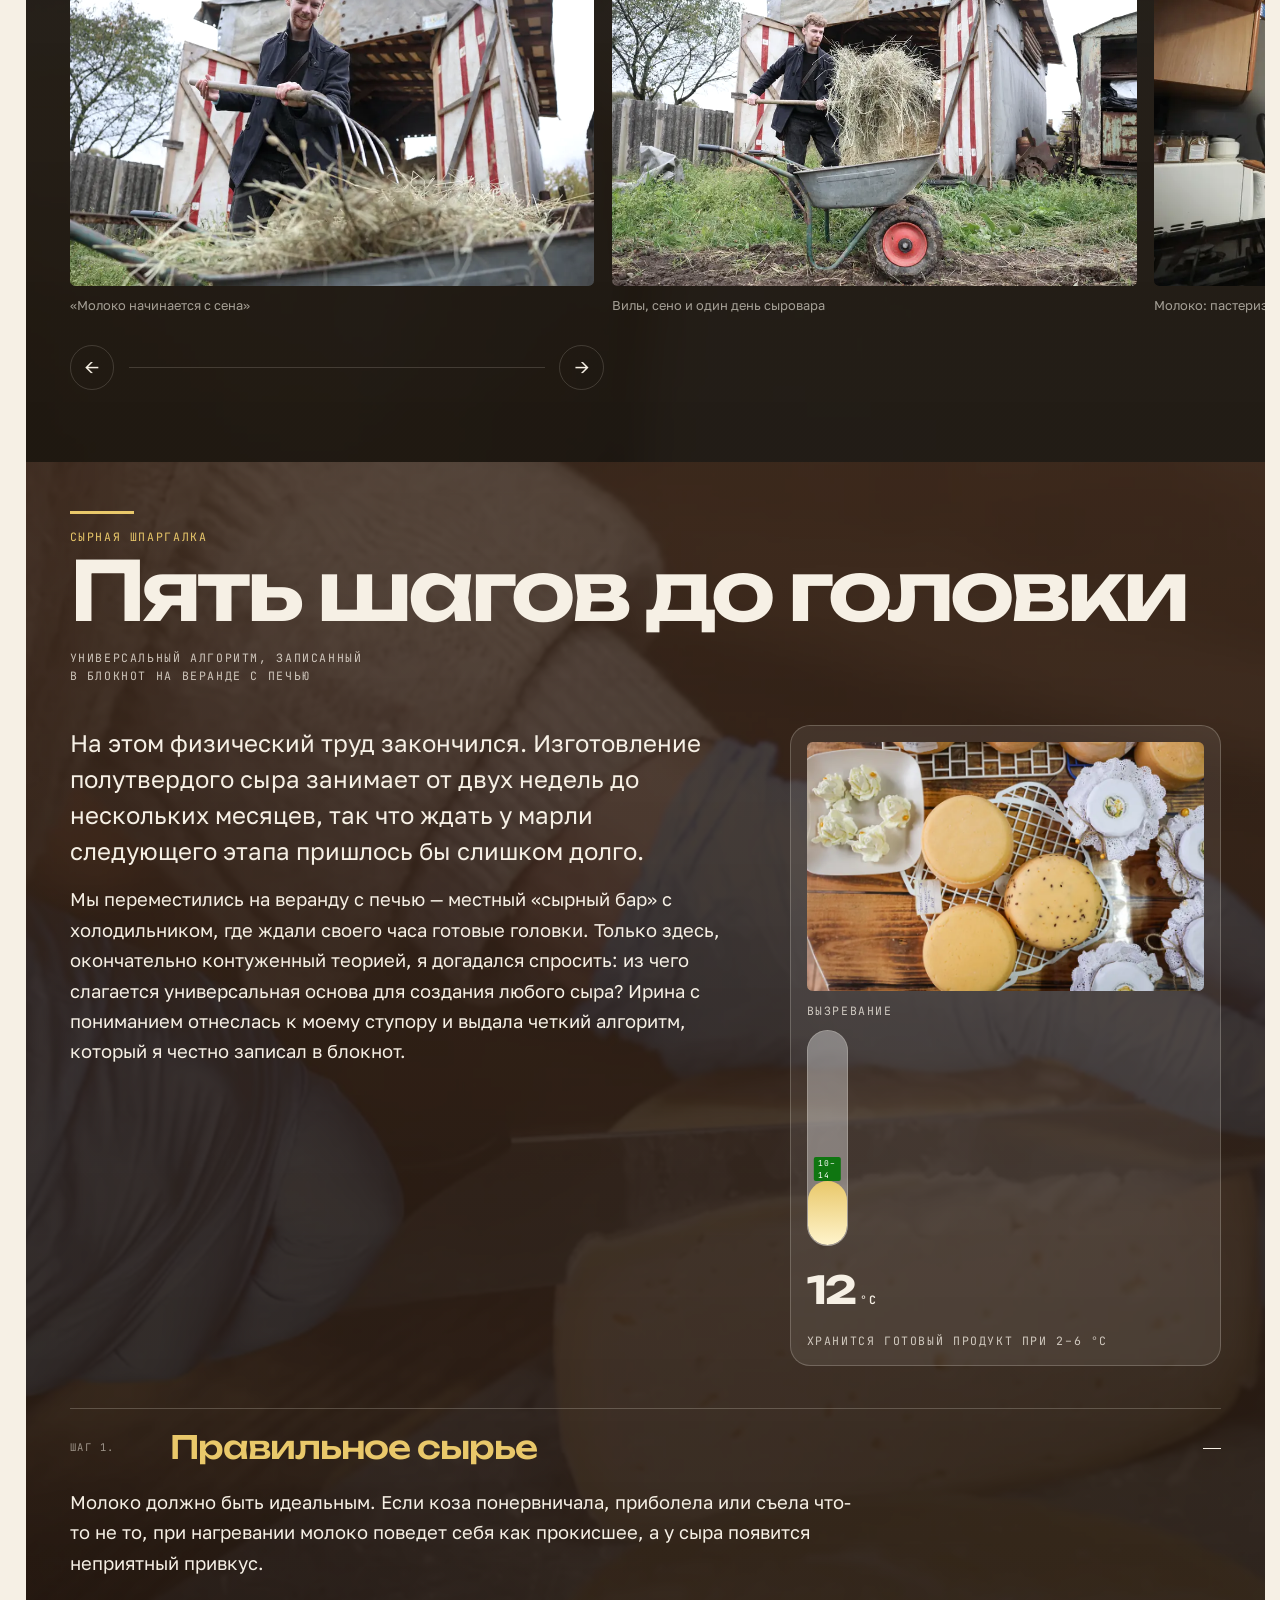
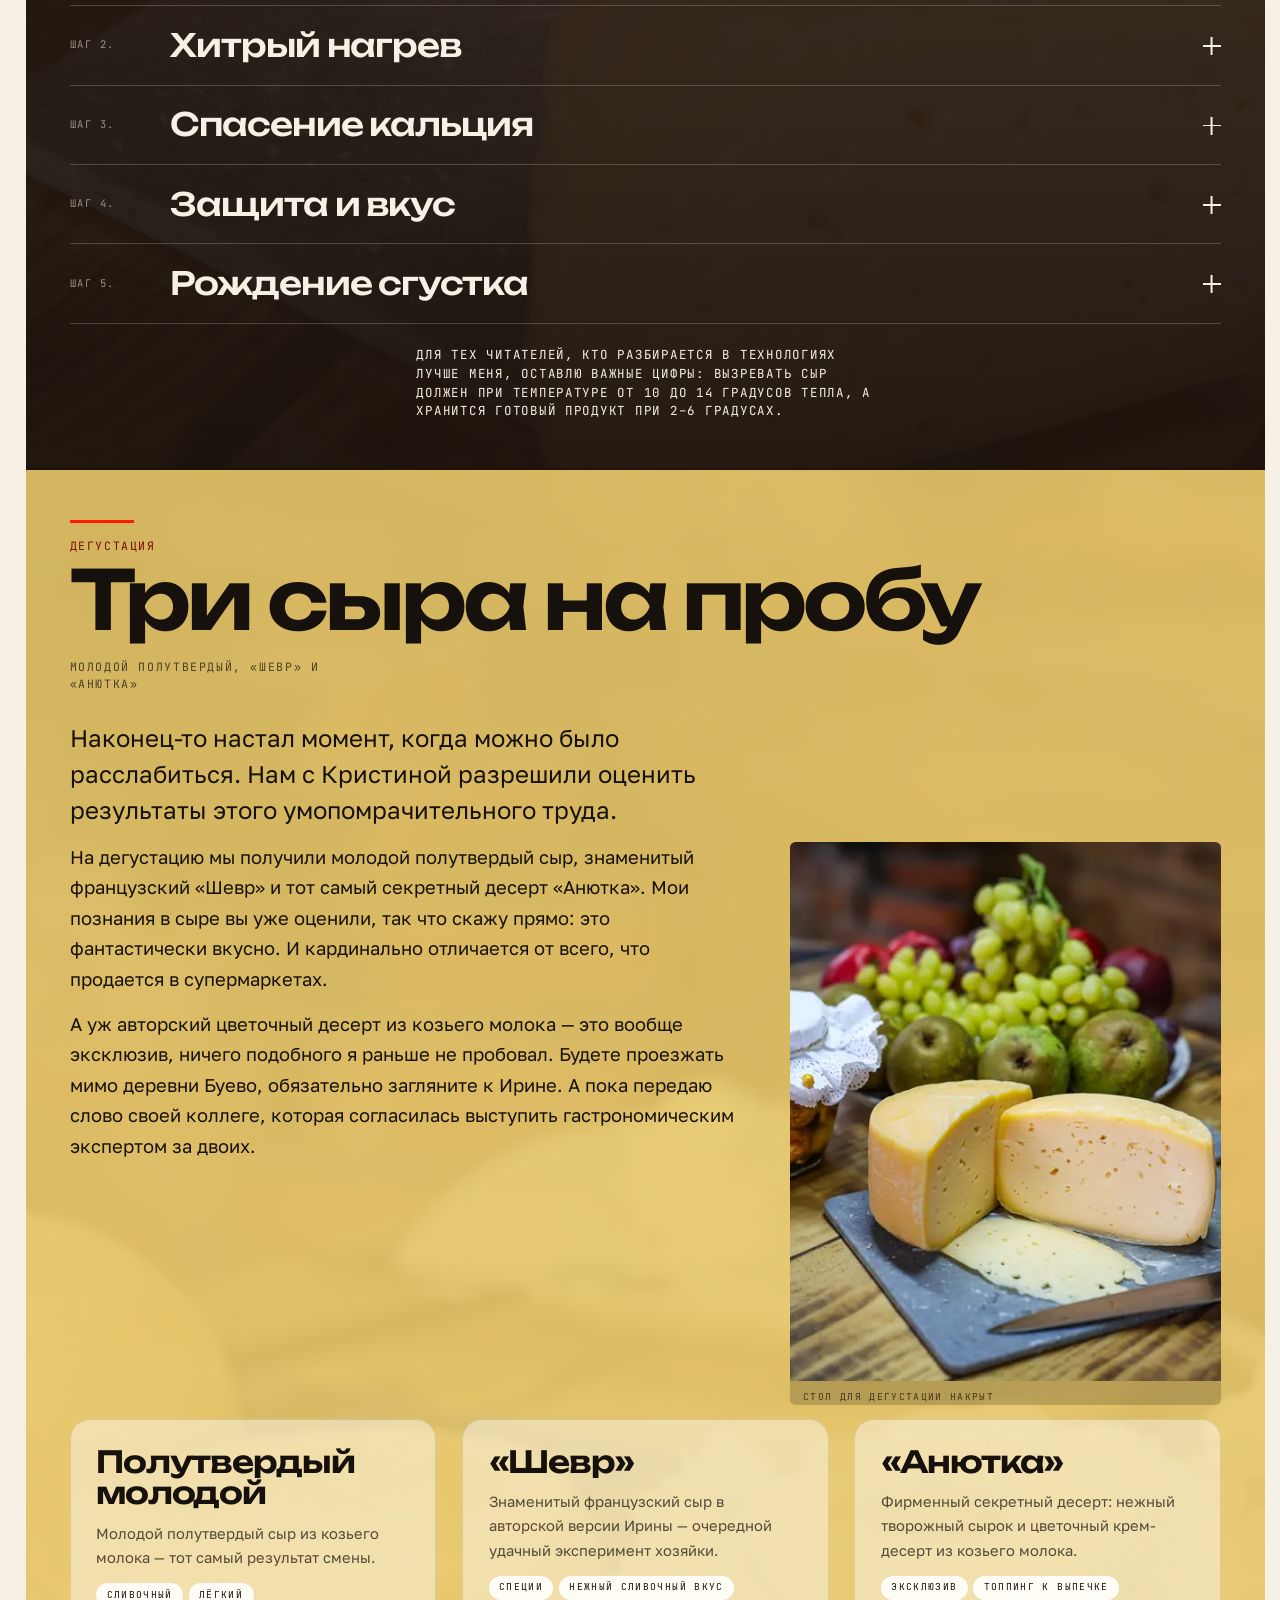
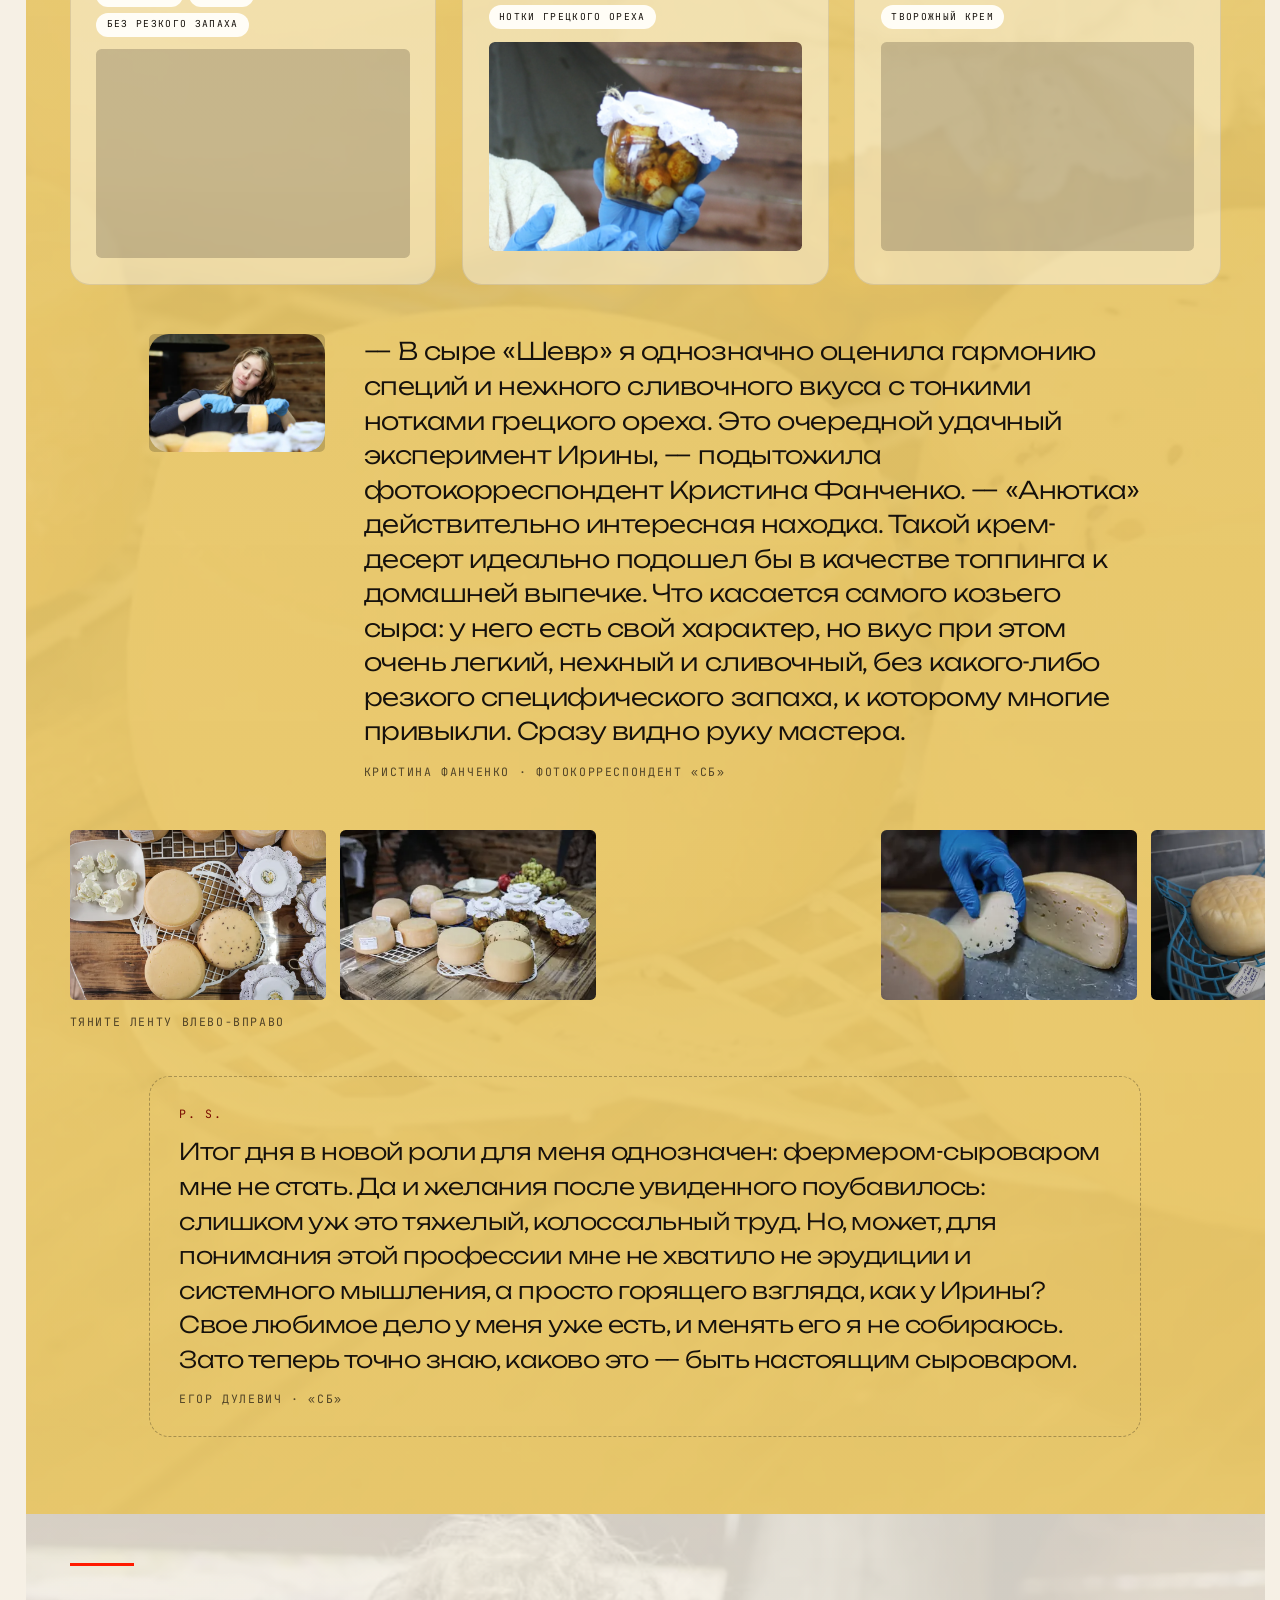
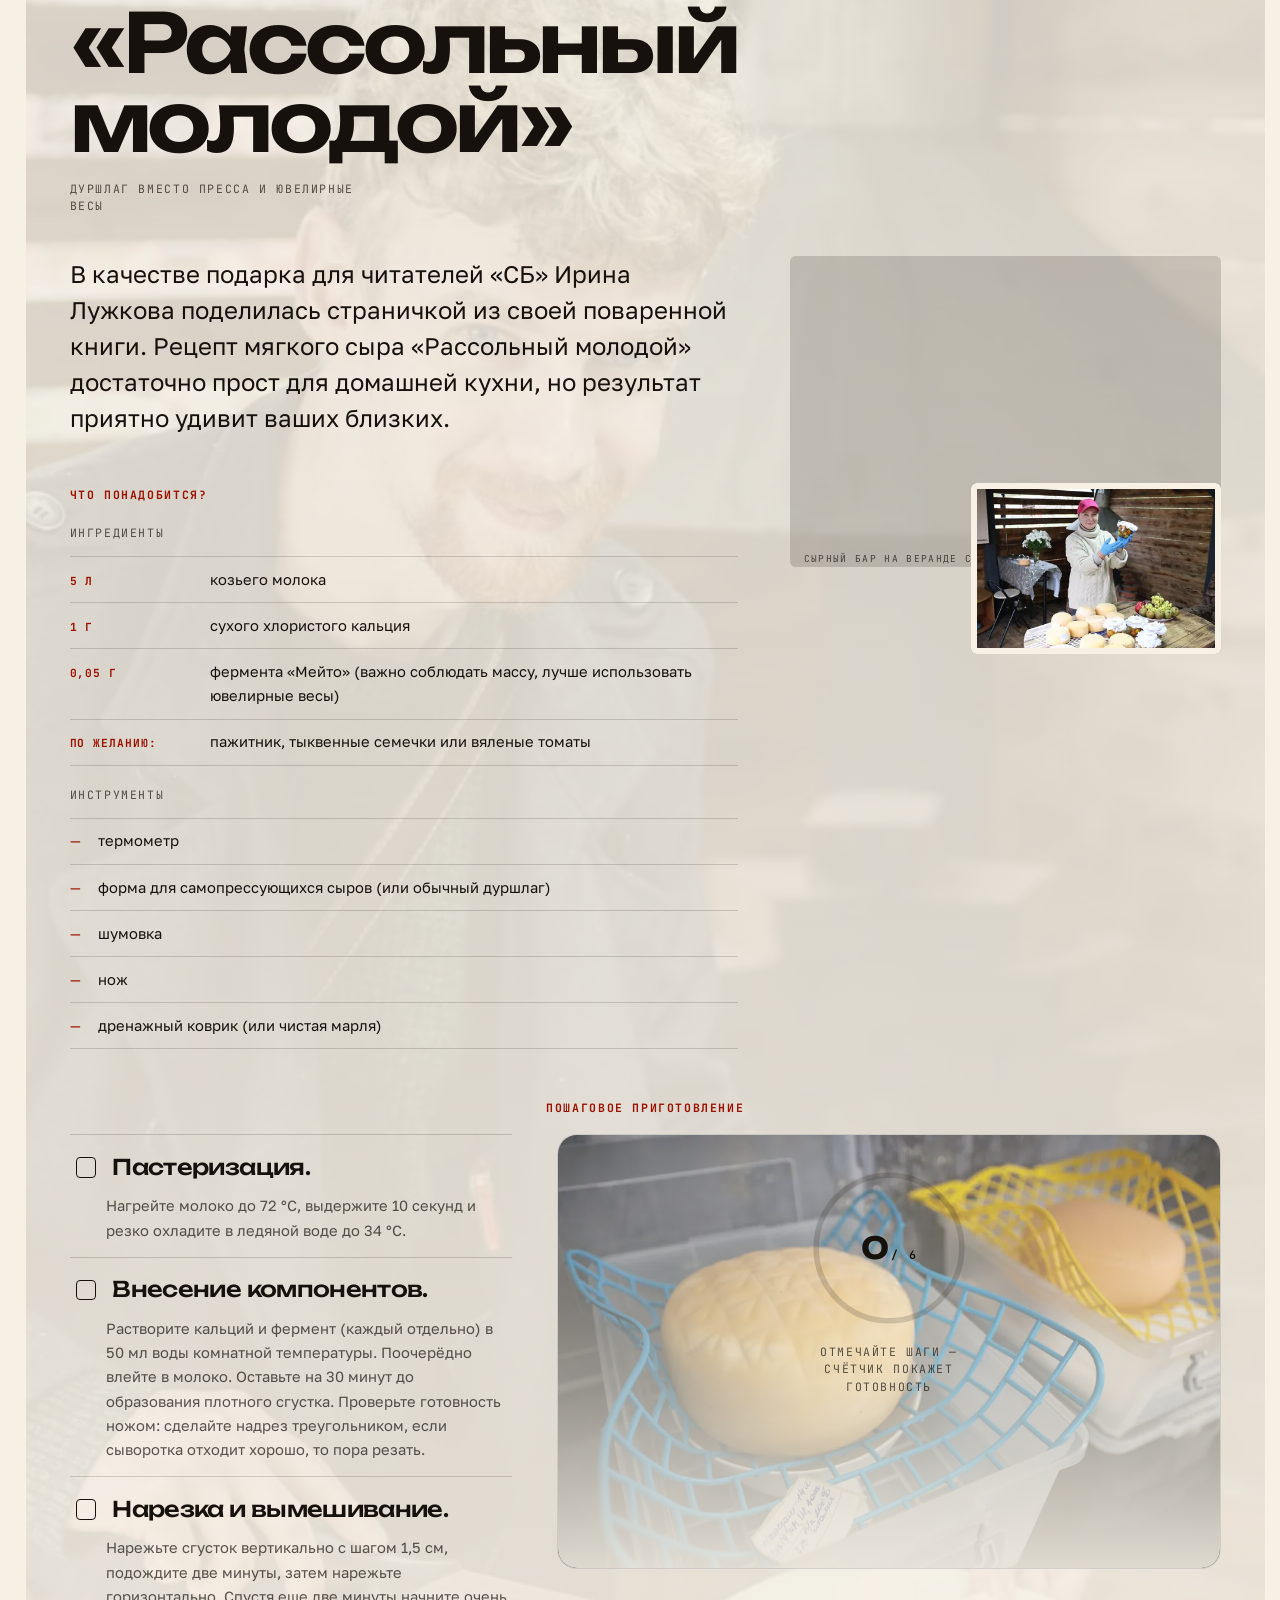
==== commit 1ae952dd: "100%" ====
--- a/index.html
+++ b/index.html
@@ -155,7 +155,7 @@
     <figure class="hero__shot hero__shot--main" data-parallax="0.05" data-tilt>
       <picture>
         <source type="image/webp" srcset="assets/img/opt/kyz-34-sm.webp 900w, assets/img/opt/kyz-34-md.webp 1700w" sizes="(max-width: 900px) 92vw, 46vw">
-        <img src="assets/img/opt/kyz-34-sm.webp" alt="Альпийская коза смотрит прямо в кадр на ферме в Буево" width="1700" height="1133" fetchpriority="high" decoding="async">
+        <img src="assets/img/opt/kyz-34-sm.webp" alt="Альпийский козел смотрит прямо в кадр на ферме в Буево" width="1700" height="1133" fetchpriority="high" decoding="async">
       </picture>
     </figure>
     <figure class="hero__shot hero__shot--left" data-parallax="0.13" data-tilt>
@@ -310,7 +310,7 @@
     <figure class="ph ph--portrait" data-reveal="clip" data-tilt>
       <picture>
         <source type="image/webp" srcset="assets/img/opt/kyz-04-sm.webp 900w, assets/img/opt/kyz-04-md.webp 1700w" sizes="(max-width: 900px) 92vw, 30vw">
-        <img src="assets/img/opt/kyz-04-sm.webp" alt="Альпийская коза крупным планом у деревянного забора" width="1700" height="1133" loading="lazy" decoding="async">
+        <img src="assets/img/opt/kyz-04-sm.webp" alt="Альпийский козел крупным планом у деревянного забора" width="1700" height="1133" loading="lazy" decoding="async">
       </picture>
       <figcaption class="mono">Породы Ирина выбирала по книгам</figcaption>
     </figure>
